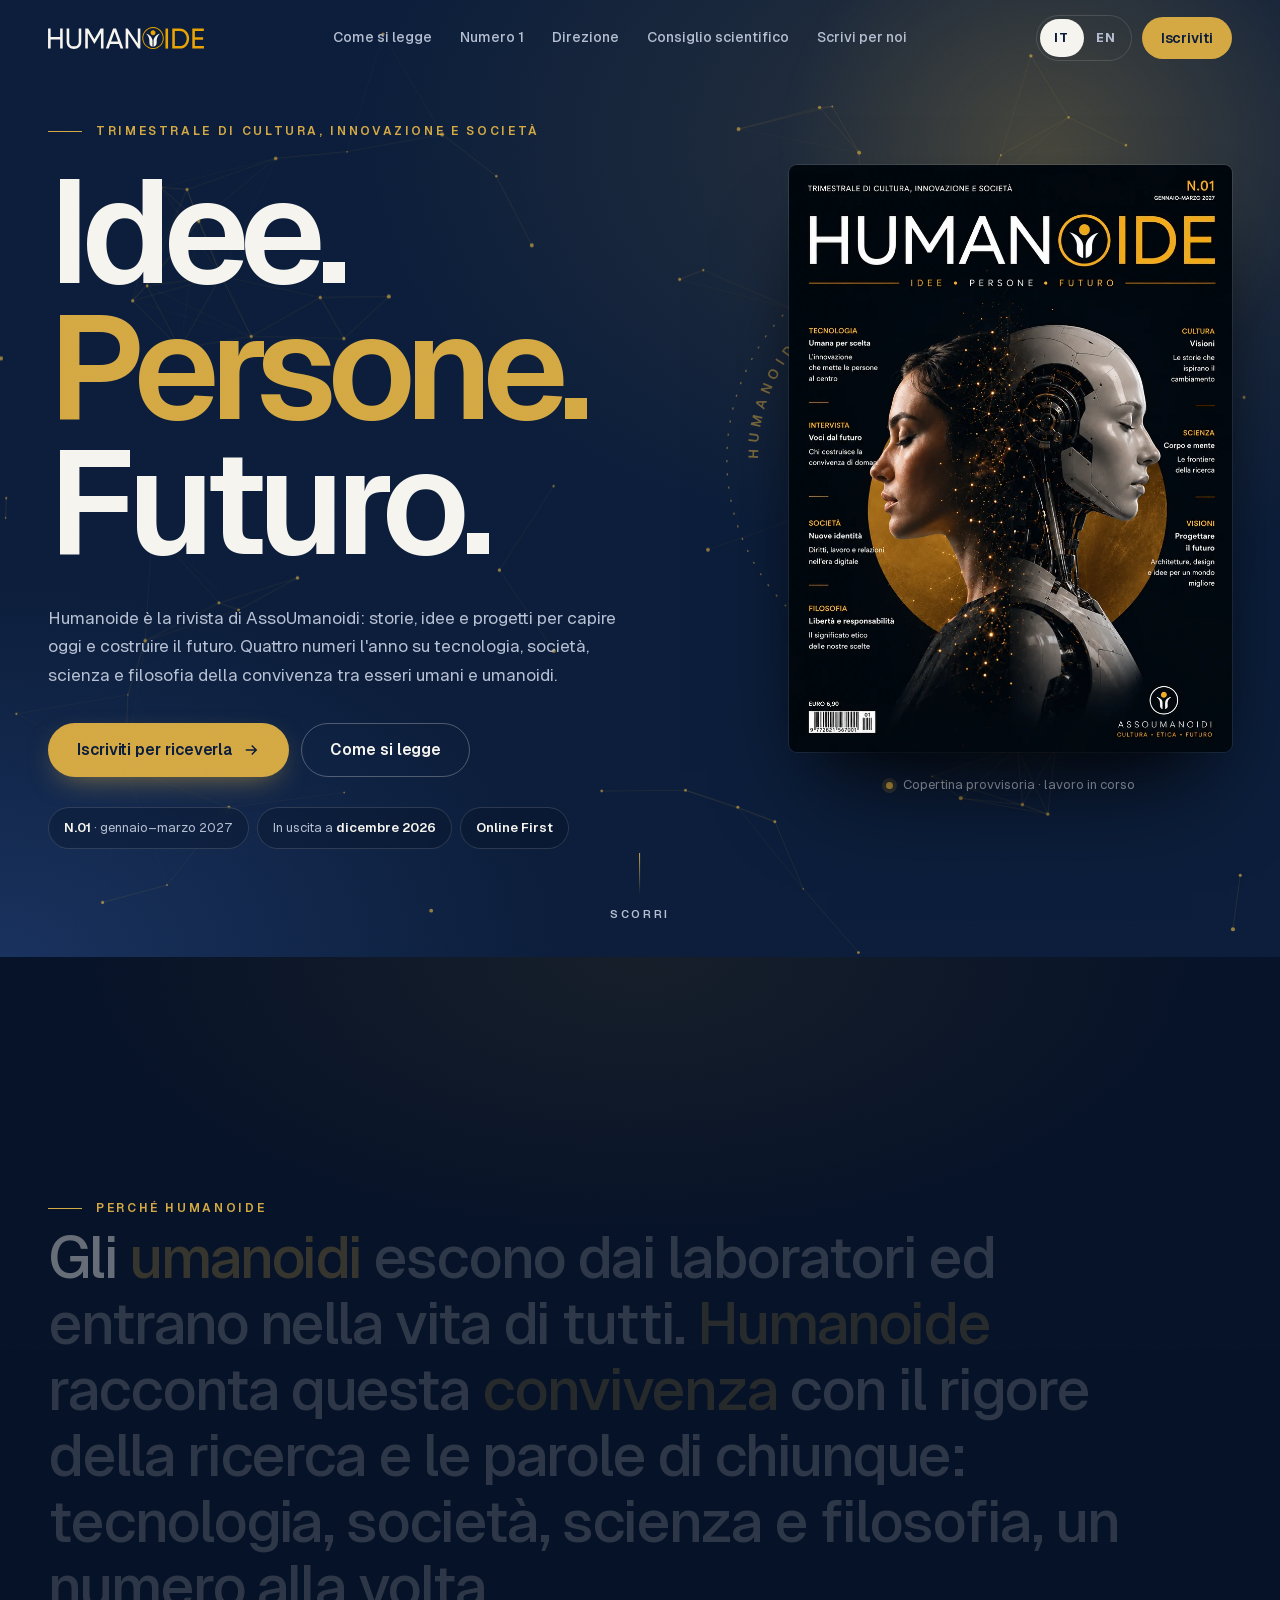
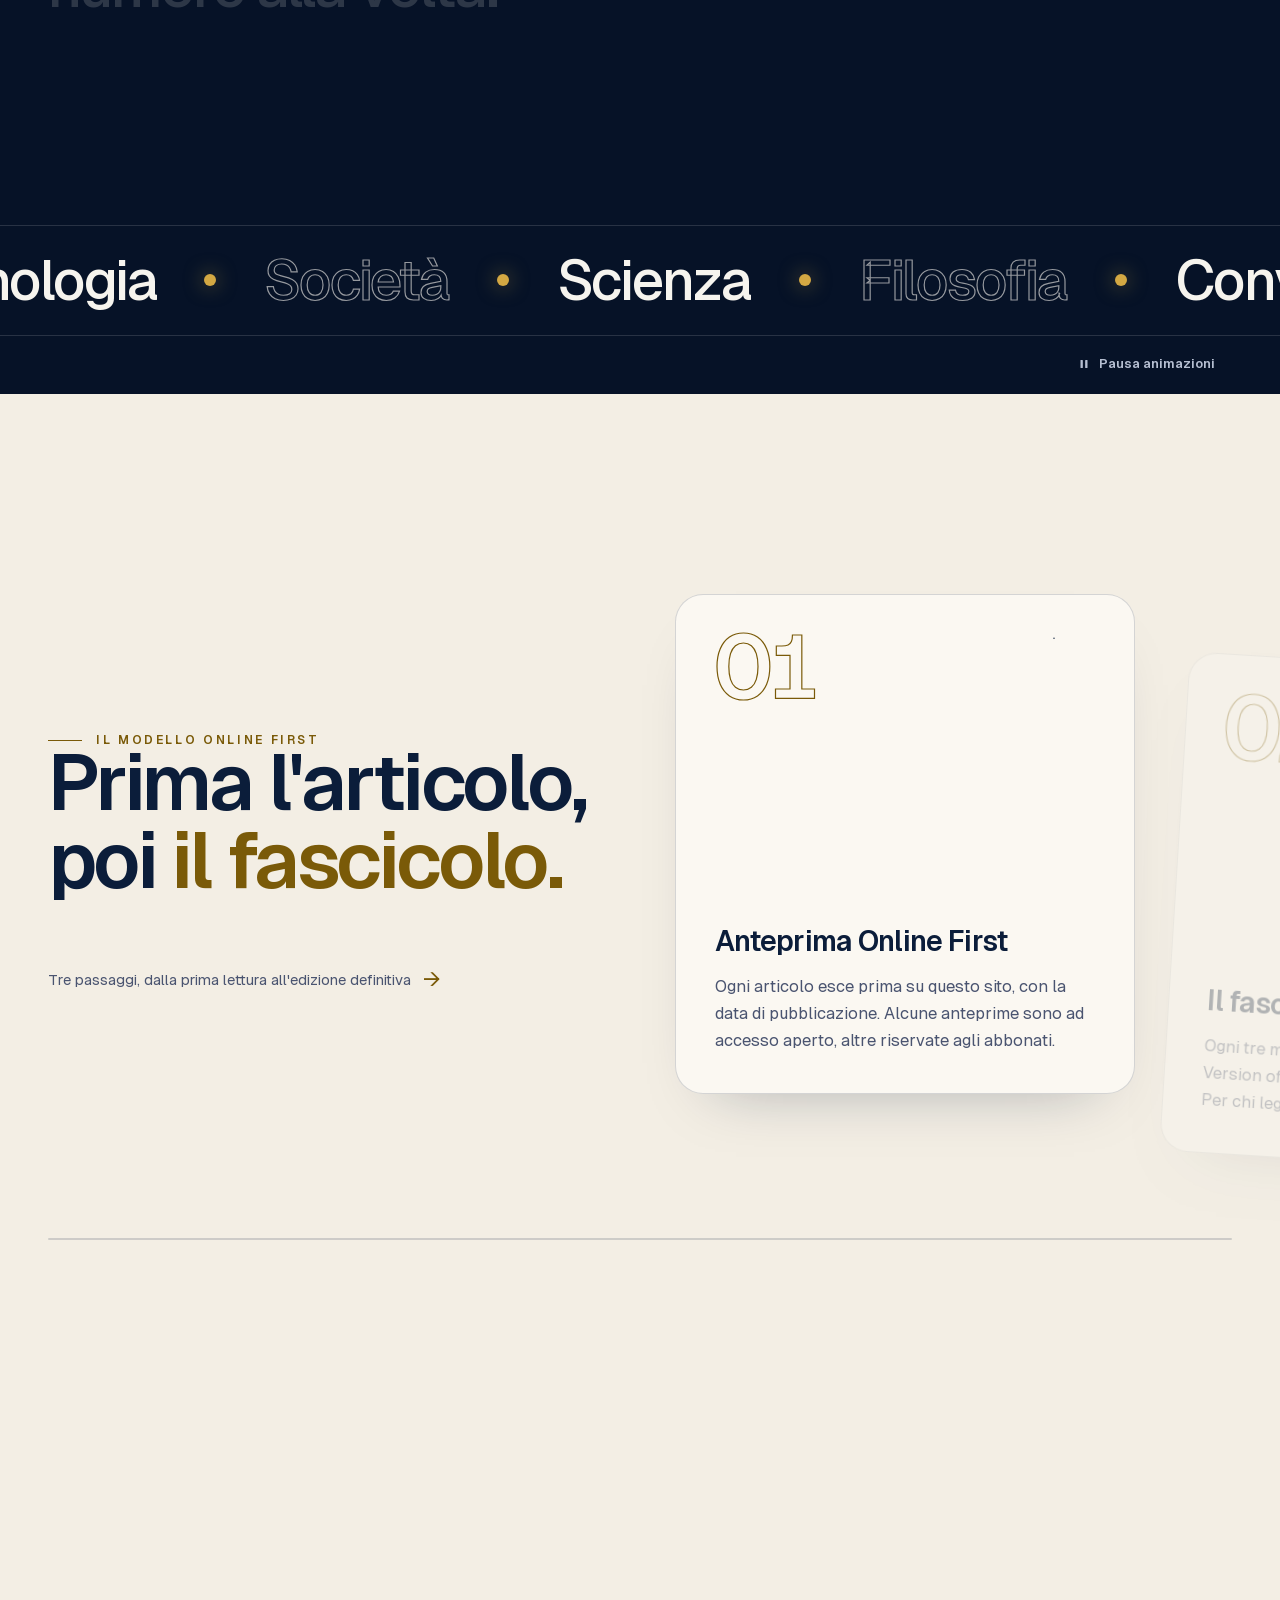
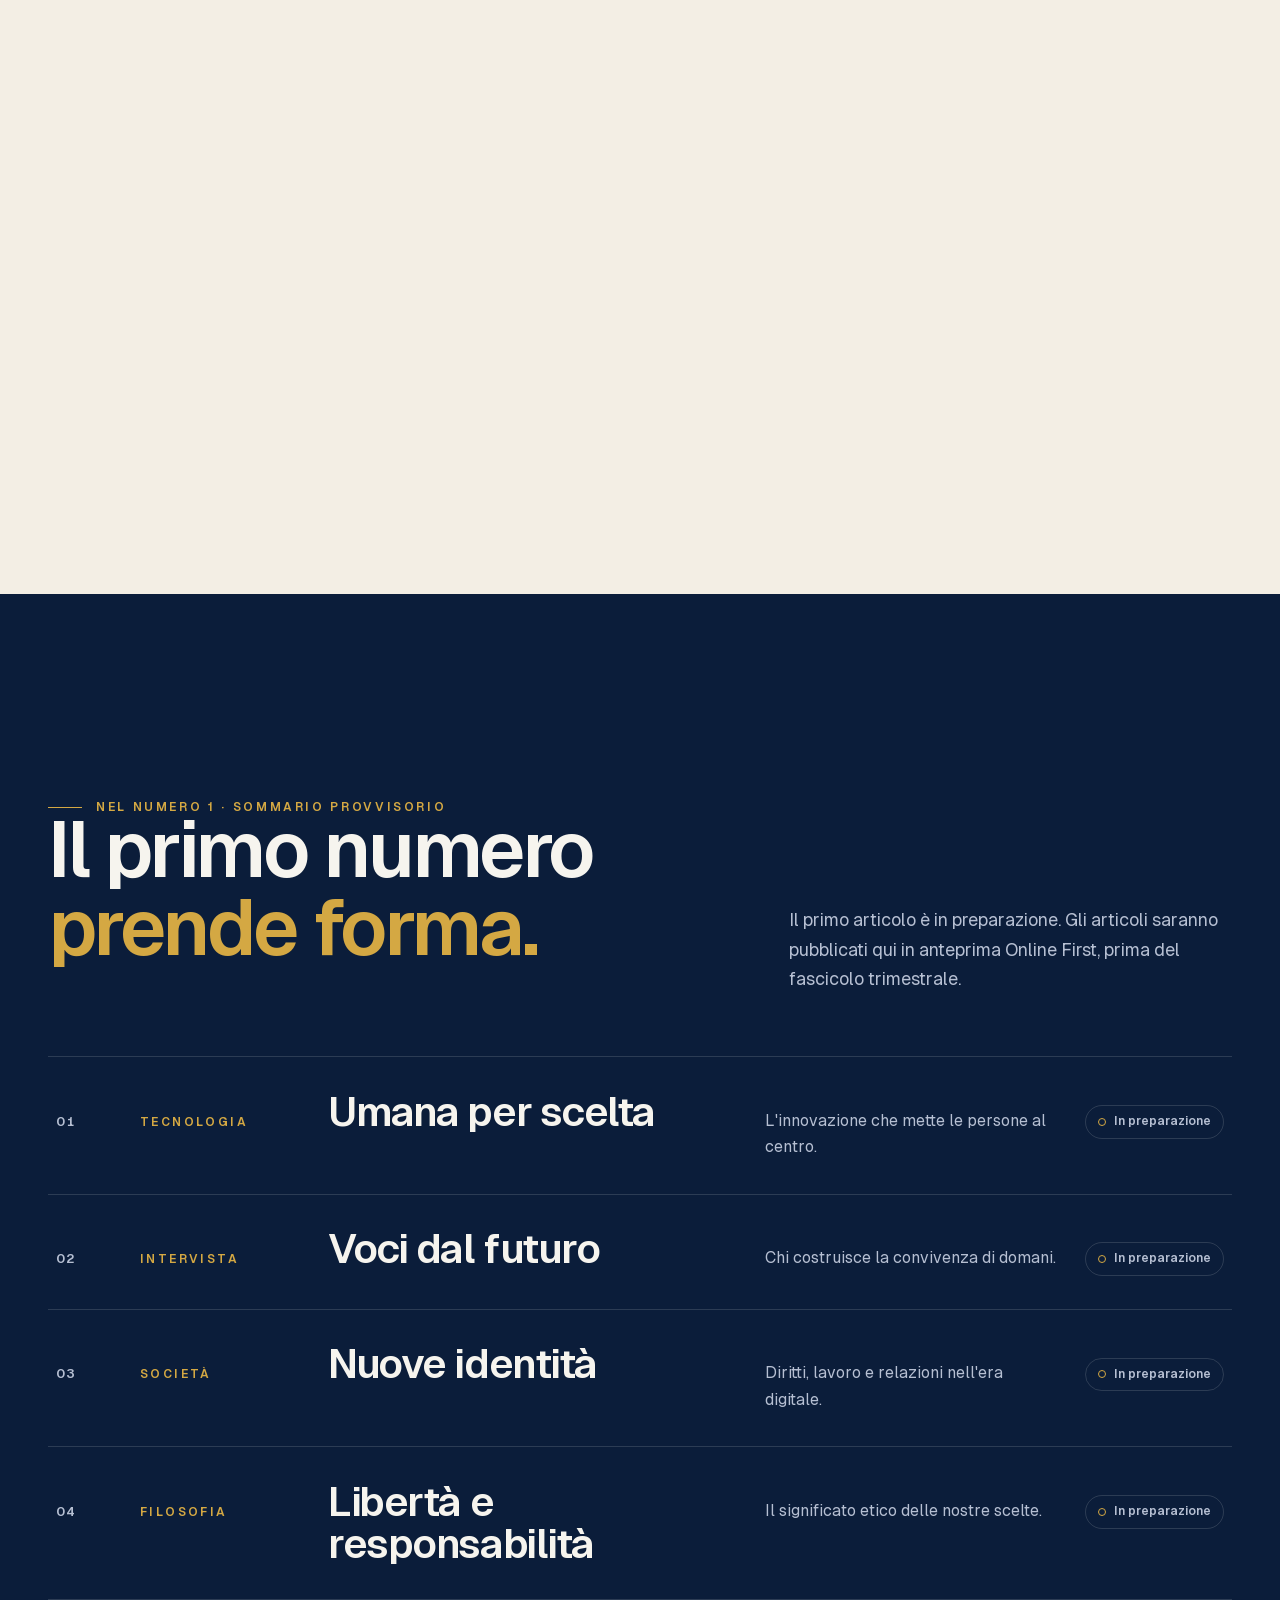
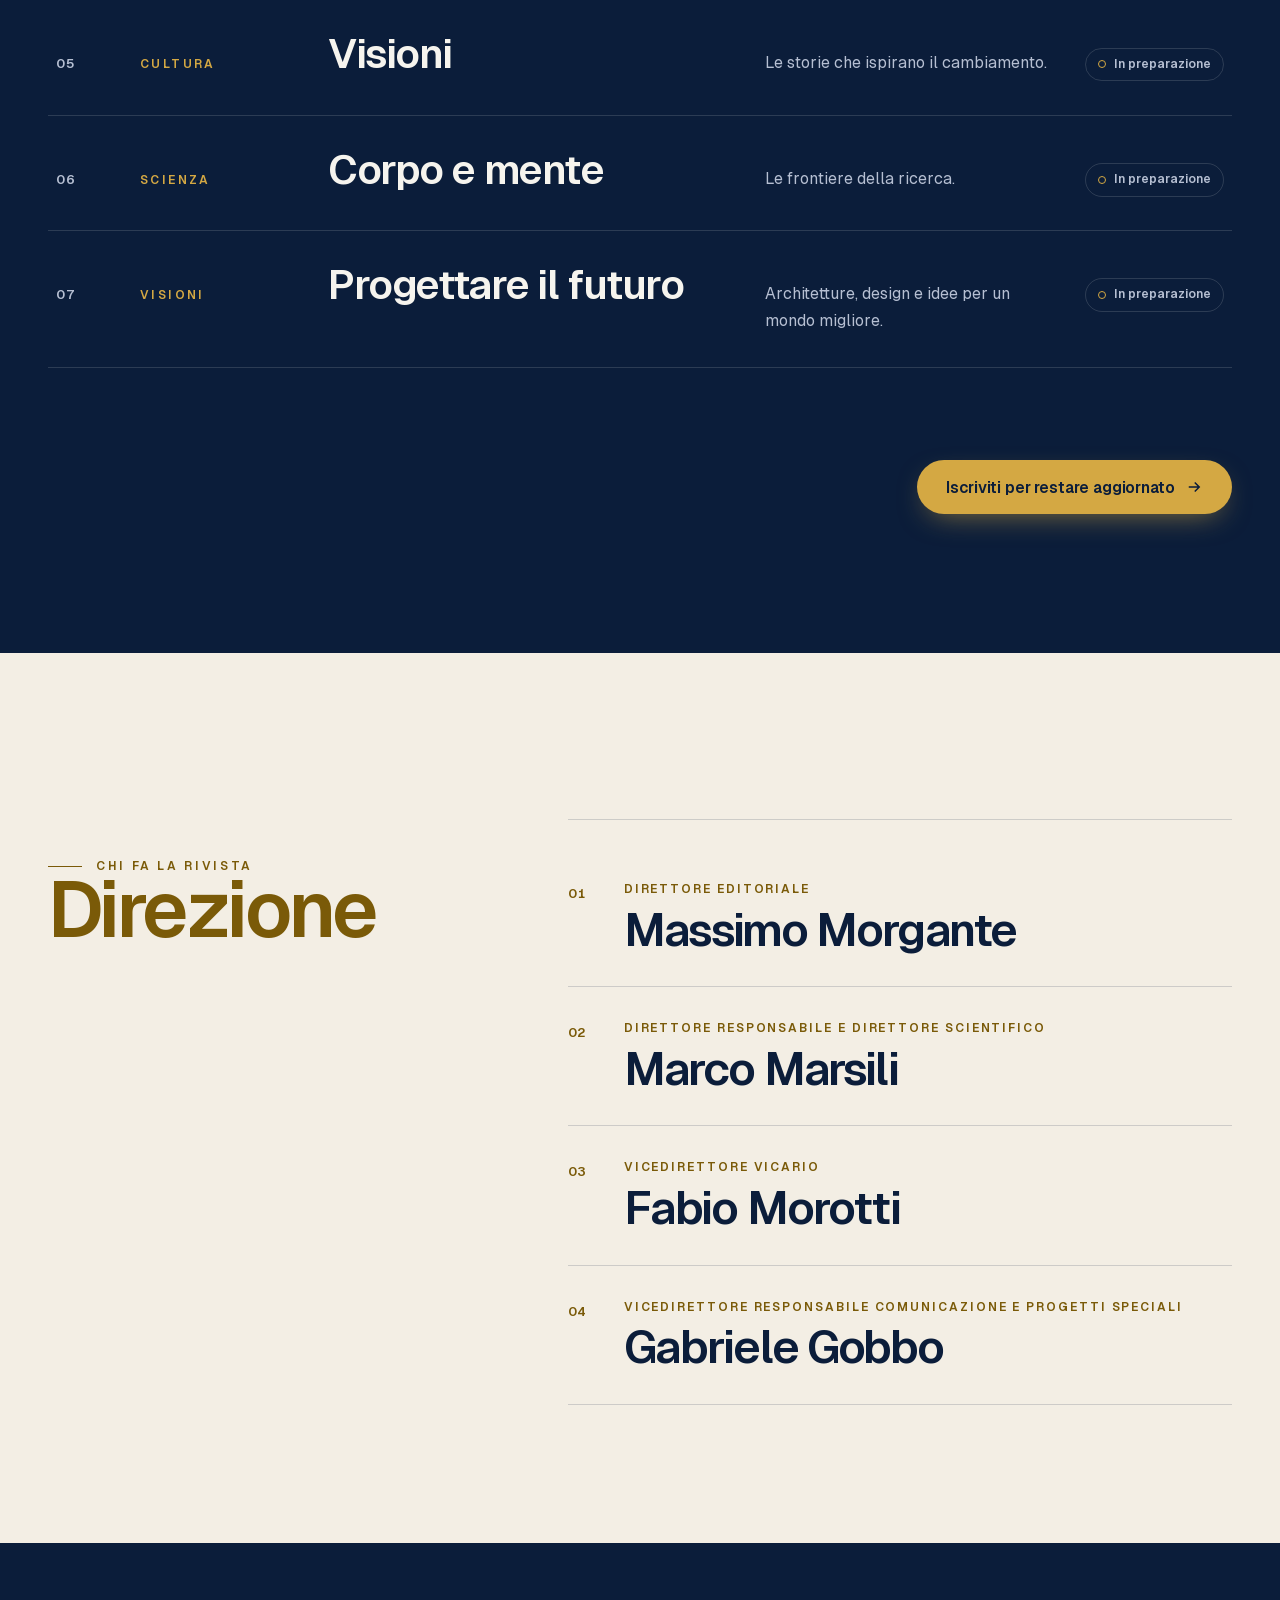
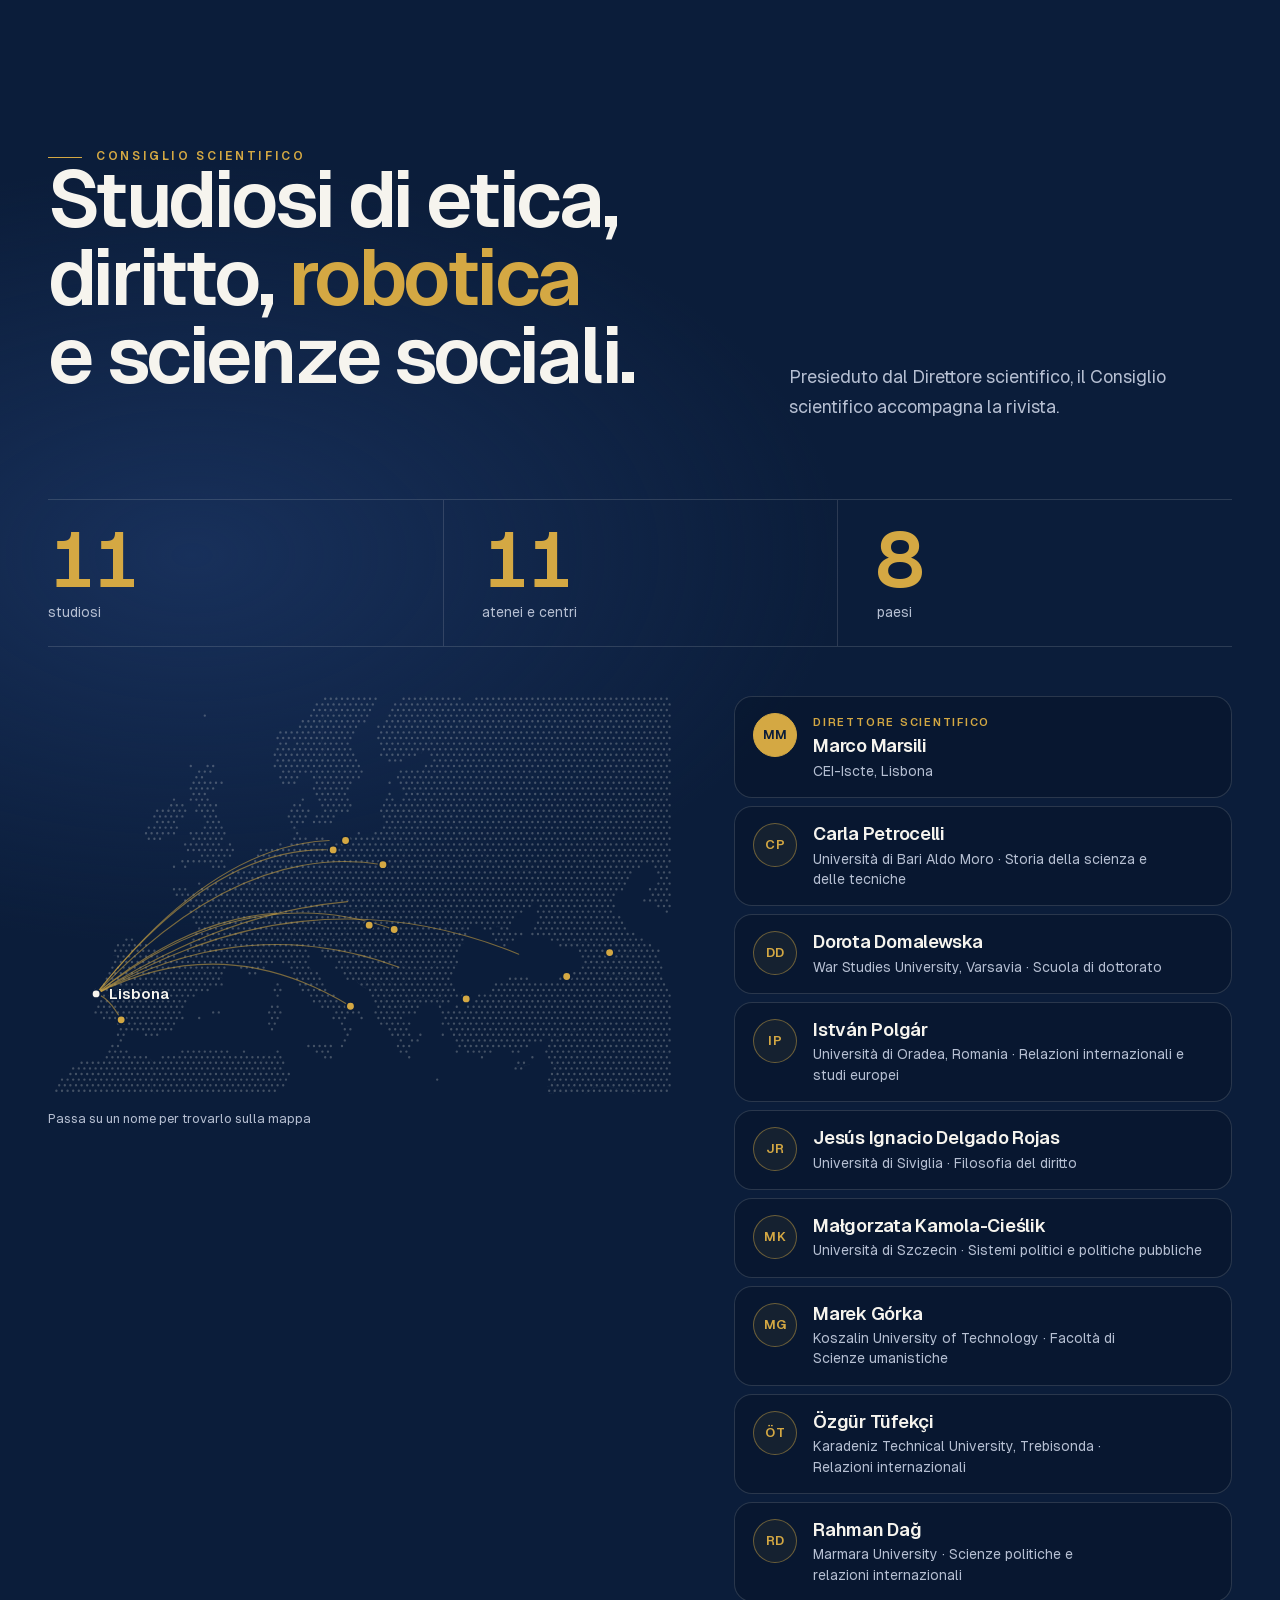
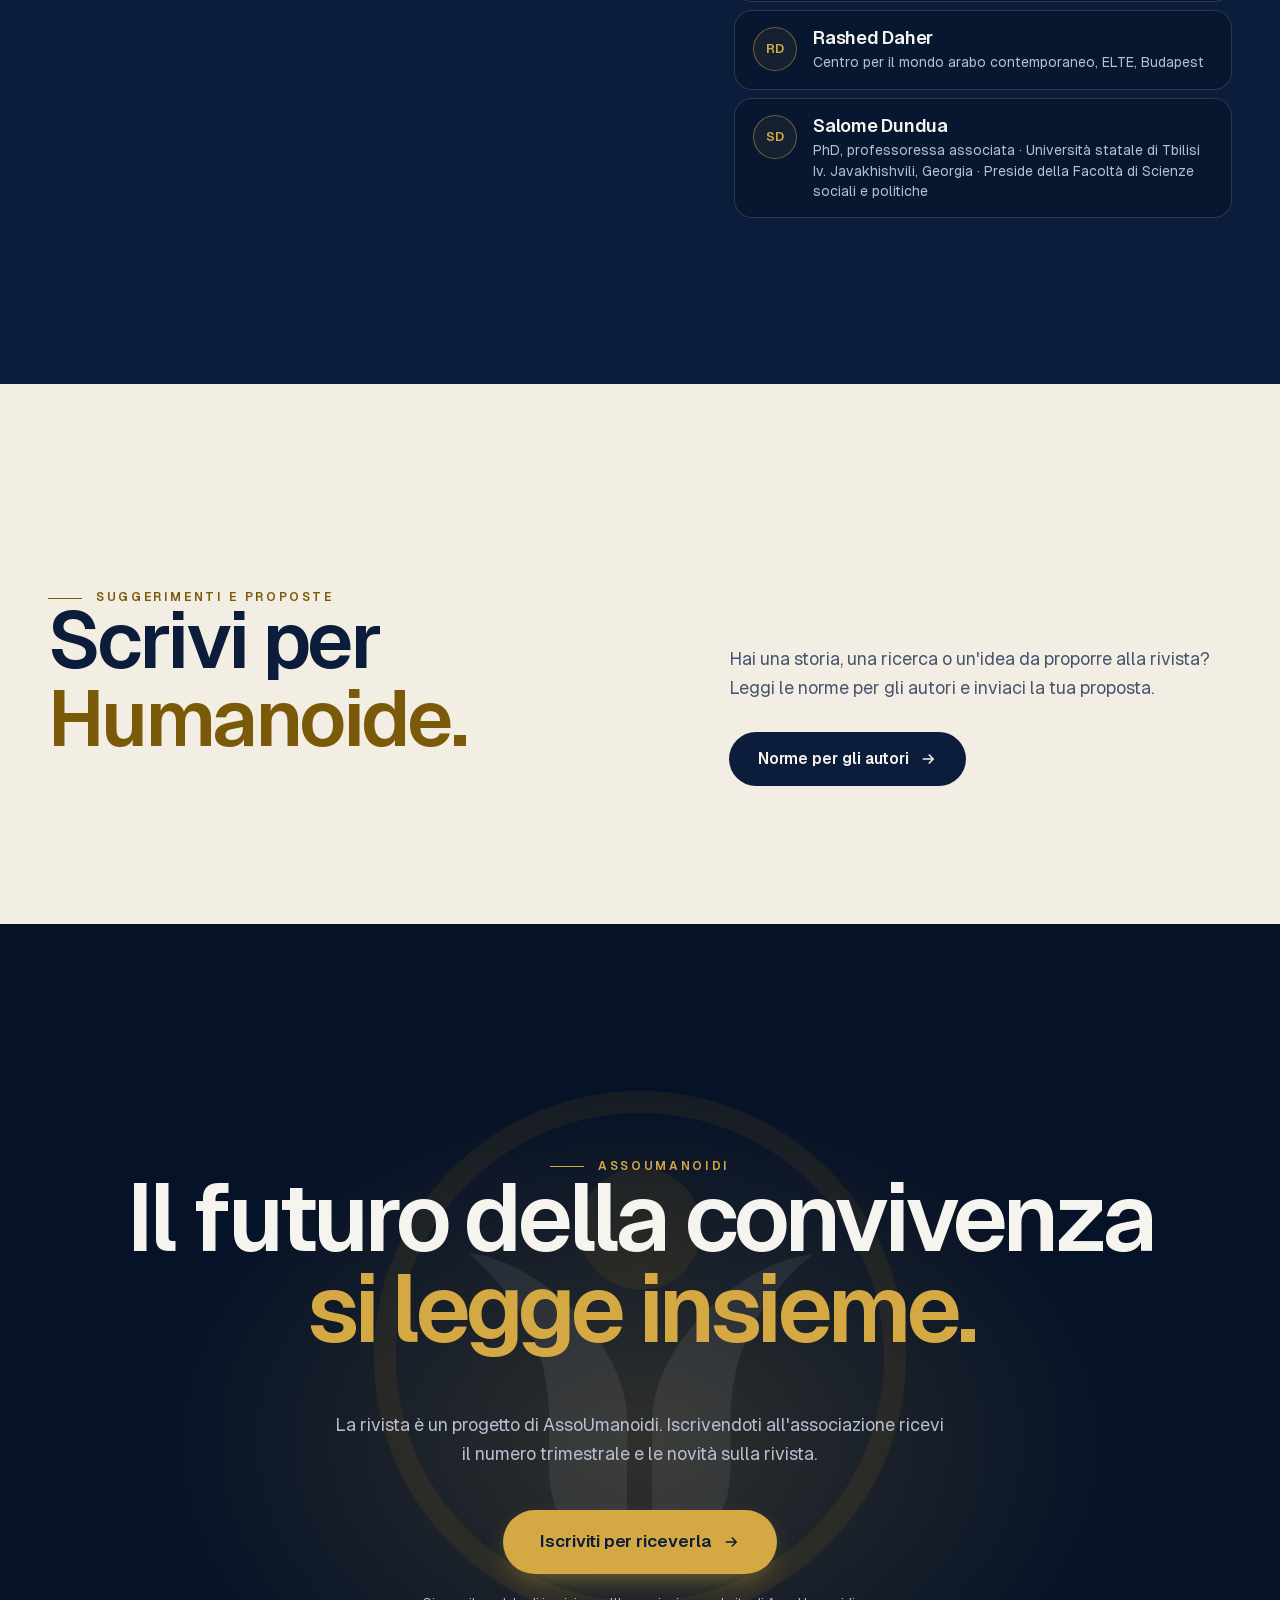
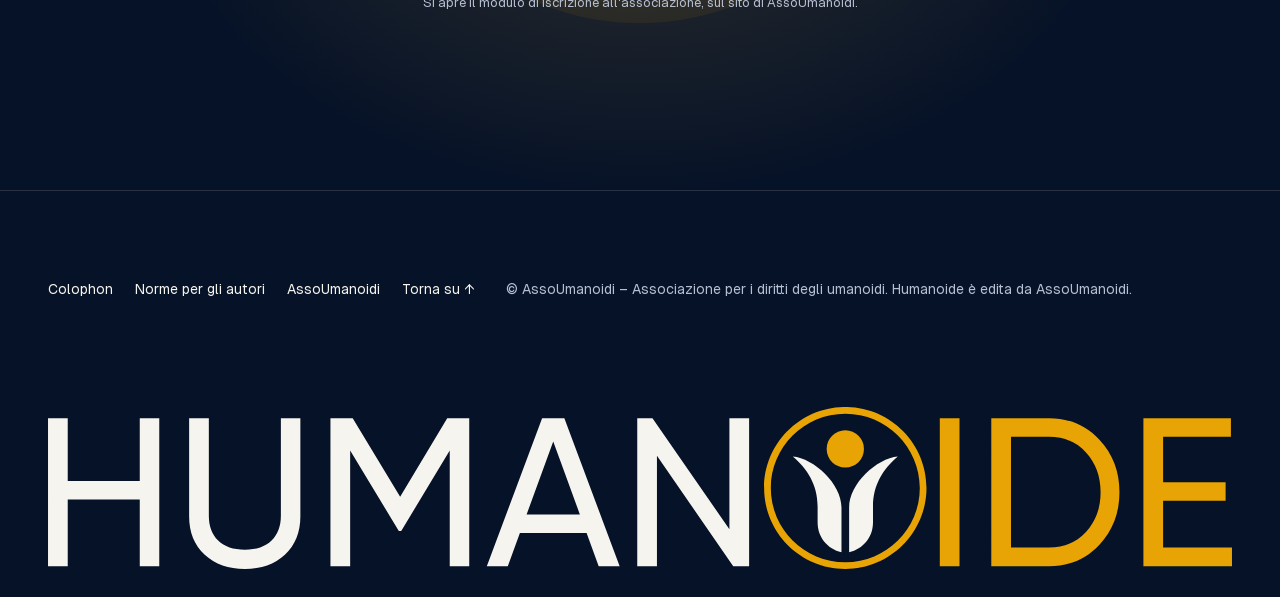
==== index.html @ 32b58467 "Consiglio scientifico: PhD e professoressa associata per Salome Dundua Co-Authored-By: Claude Opus 5" ====
<!doctype html>
<html lang="it" data-titolo-it="Humanoide — la rivista di AssoUmanoidi" data-titolo-en="Humanoide — the journal of AssoUmanoidi">
<head>
<meta charset="utf-8">
<meta name="viewport" content="width=device-width, initial-scale=1, viewport-fit=cover">
<title>Humanoide — la rivista di AssoUmanoidi</title>
<meta name="description" content="Humanoide è la rivista di AssoUmanoidi: trimestrale di cultura, innovazione e società sulla convivenza tra esseri umani e umanoidi. Online First, numero 1 in uscita a dicembre 2026.">
<link rel="canonical" href="https://humanoideonline.com/">
<link rel="alternate" hreflang="it" href="https://humanoideonline.com/">
<meta property="og:title" content="Humanoide — idee, persone, futuro">
<meta property="og:description" content="La rivista di AssoUmanoidi sulla convivenza tra esseri umani e umanoidi.">
<meta property="og:image" content="https://humanoideonline.com/rivista-copertina.webp">
<meta property="og:type" content="website">
<meta name="twitter:card" content="summary_large_image">
<meta name="theme-color" content="#0b1d3a">
<link rel="icon" href="icon.svg" type="image/svg+xml">
<link rel="apple-touch-icon" href="apple-icon.png">
<link rel="preload" href="fonts/Geist-Variable.woff2" as="font" type="font/woff2" crossorigin>
<link rel="preload" href="rivista-copertina.webp" as="image" fetchpriority="high">
<link rel="stylesheet" href="stile.css?v=4f60ad8fbd">
<script>
  // movimento: deciso qui, prima del primo disegno, così l'hero non lampeggia.
  // Se lo script principale non parte entro 3 s, la pagina si mostra comunque.
  (function (d) {
    d.classList.add('js');
    try { if (localStorage.getItem('humanoide-lingua') === 'en') d.lang = 'en'; } catch (e) {}
    if (!matchMedia('(prefers-reduced-motion: reduce)').matches) {
      d.classList.add('mo-pre');
      setTimeout(function () { d.classList.remove('mo-pre'); }, 3000);
    }
  })(document.documentElement);
</script>
<script type="application/ld+json">
{"@context":"https://schema.org","@type":"Periodical","name":"Humanoide","url":"https://humanoideonline.com/","description":"Trimestrale di cultura, innovazione e società sulla convivenza tra esseri umani e umanoidi.","inLanguage":["it","en"],"publisher":{"@type":"Organization","name":"AssoUmanoidi","url":"https://assoumanoidi.it"},"image":"https://humanoideonline.com/rivista-copertina.webp"}
</script>
</head>
<body class="home">
<a class="salta" href="#contenuto"><span lang="it">Vai al contenuto</span><span lang="en">Skip to content</span></a>
<div class="avanza" aria-hidden="true"><i id="avanza"></i></div>
<div class="grana" aria-hidden="true"></div>

<header class="testa" id="testa">
  <div class="wrap">
    <a class="logo" href="#top" aria-label="Humanoide – inizio pagina"><img src="loghi/humanoide-scuro.svg" width="729" height="100" alt="Humanoide"></a>
    <nav class="nav" aria-label="Sezioni / Sections">
      <a href="#come"><span lang="it">Come si legge</span><span lang="en">How to read</span></a>
      <a href="#articoli"><span lang="it">Numero 1</span><span lang="en">Issue 1</span></a>
      <a href="#direzione"><span lang="it">Direzione</span><span lang="en">Editorial board</span></a>
      <a href="#consiglio"><span lang="it">Consiglio scientifico</span><span lang="en">Scientific Council</span></a>
      <a href="#scrivi"><span lang="it">Scrivi per noi</span><span lang="en">Write for us</span></a>
    </nav>
    <div class="destra">
      <div class="lingua" role="group" aria-label="Lingua / Language">
        <button type="button" data-lingua="it" aria-pressed="true" aria-label="IT – Italiano">IT</button>
        <button type="button" data-lingua="en" aria-pressed="false" aria-label="EN – English">EN</button>
      </div>
      <a class="btn btn-oro btn-mini" href="https://assoumanoidi.it/#aderisci" data-it="https://assoumanoidi.it/#aderisci" data-en="https://assoumanoidi.it/en#aderisci"><span lang="it">Iscriviti</span><span lang="en">Subscribe</span></a>
      <button type="button" class="menu-btn" id="menu-btn" aria-expanded="false" aria-controls="menu-mob">
        <span class="menu-ic" aria-hidden="true"><i></i><i></i></span>
        <span class="vh"><span lang="it">Menu</span><span lang="en">Menu</span></span>
      </button>
    </div>
  </div>
</header>

<div class="menu-mob" id="menu-mob" hidden>
  <nav aria-label="Menu">
    <a href="#come"><span class="mm-n">01</span><span lang="it">Come si legge</span><span lang="en">How to read</span></a>
    <a href="#articoli"><span class="mm-n">02</span><span lang="it">Numero 1</span><span lang="en">Issue 1</span></a>
    <a href="#direzione"><span class="mm-n">03</span><span lang="it">Direzione</span><span lang="en">Editorial board</span></a>
    <a href="#consiglio"><span class="mm-n">04</span><span lang="it">Consiglio scientifico</span><span lang="en">Scientific Council</span></a>
    <a href="#scrivi"><span class="mm-n">05</span><span lang="it">Scrivi per noi</span><span lang="en">Write for us</span></a>
  </nav>
  <a class="btn btn-oro" href="https://assoumanoidi.it/#aderisci" data-it="https://assoumanoidi.it/#aderisci" data-en="https://assoumanoidi.it/en#aderisci">
    <span lang="it">Iscriviti per riceverla</span><span lang="en">Subscribe to receive it</span>
    <svg viewBox="0 0 24 24" fill="none" stroke="currentColor" stroke-width="2" aria-hidden="true"><path d="M5 12h14M13 6l6 6-6 6"/></svg>
  </a>
</div>

<main id="contenuto">

  <!-- ================================================= HERO -->
  <section class="hero" id="top" aria-labelledby="titolo">
    <canvas class="rete" id="rete" aria-hidden="true"></canvas>
    <div class="hero-alone" aria-hidden="true"></div>
    <div class="wrap hero-griglia">
      <div class="hero-testo">
        <p class="occhiello h-su"><span lang="it">Trimestrale di cultura, innovazione e società</span><span lang="en">Quarterly of culture, innovation and society</span></p>
        <h1 id="titolo" class="hero-titolo">
          <span lang="it"><span class="riga"><span class="riga-in">Idee.</span></span><span class="riga"><span class="riga-in oro">Persone.</span></span><span class="riga"><span class="riga-in">Futuro.</span></span></span>
          <span lang="en"><span class="riga"><span class="riga-in">Ideas.</span></span><span class="riga"><span class="riga-in oro">People.</span></span><span class="riga"><span class="riga-in">Future.</span></span></span>
        </h1>
        <p class="lead h-su">
          <span lang="it">Humanoide è la rivista di AssoUmanoidi: storie, idee e progetti per capire oggi e costruire il futuro. Quattro numeri l'anno su tecnologia, società, scienza e filosofia della convivenza tra esseri umani e umanoidi.</span>
          <span lang="en">Humanoide is the magazine of AssoUmanoidi: stories, ideas and projects to understand today and build the future. Four issues a year on technology, society, science and the philosophy of coexistence between humans and humanoids.</span>
        </p>
        <div class="azioni h-su">
          <a class="btn btn-oro magnete" href="https://assoumanoidi.it/#aderisci" data-it="https://assoumanoidi.it/#aderisci" data-en="https://assoumanoidi.it/en#aderisci">
            <span lang="it">Iscriviti per riceverla</span><span lang="en">Subscribe to receive it</span>
            <svg viewBox="0 0 24 24" fill="none" stroke="currentColor" stroke-width="2" aria-hidden="true"><path d="M5 12h14M13 6l6 6-6 6"/></svg>
          </a>
          <a class="btn btn-linea" href="#come"><span lang="it">Come si legge</span><span lang="en">How to read it</span></a>
        </div>
        <ul class="chip h-su">
          <li><strong>N.01</strong> · <span lang="it">gennaio–marzo 2027</span><span lang="en">January–March 2027</span></li>
          <li><span lang="it">In uscita a <strong>dicembre 2026</strong></span><span lang="en">Out in <strong>December 2026</strong></span></li>
          <li><strong>Online First</strong></li>
        </ul>
      </div>

      <figure class="cop" id="cop">
        <div class="cop-para">
        <svg class="cop-anello" viewBox="0 0 200 200" aria-hidden="true">
          <defs><path id="cerchio" d="M100,100 m-82,0 a82,82 0 1,1 164,0 a82,82 0 1,1 -164,0"/></defs>
          <circle cx="100" cy="100" r="96" fill="none" stroke="currentColor" stroke-width=".6" stroke-dasharray="1 5"/>
          <text><textPath href="#cerchio">HUMANOIDE · N.01 · ONLINE FIRST · IDEE · PERSONE · FUTURO ·</textPath></text>
        </svg>
        <div class="cop-in" id="copin">
          <img src="rivista-copertina.webp" width="880" height="1168" fetchpriority="high" decoding="async"
               alt="Copertina provvisoria di Humanoide, numero 1, gennaio–marzo 2027: il volto di una donna accanto a un volto robotico">
          <span class="cop-luce" aria-hidden="true"></span>
        </div>
        </div>
        <figcaption><span lang="it">Copertina provvisoria · lavoro in corso</span><span lang="en">Provisional cover · work in progress</span></figcaption>
      </figure>
    </div>
    <a class="scorri" href="#manifesto"><span class="scorri-linea" aria-hidden="true"></span><span lang="it">Scorri</span><span lang="en">Scroll</span></a>
  </section>

  <!-- ================================================= MANIFESTO -->
  <section class="manifesto" id="manifesto" aria-label="Manifesto">
    <div class="wrap">
      <p class="occhiello rv"><span lang="it">Perché Humanoide</span><span lang="en">Why Humanoide</span></p>
      <p class="manifesto-testo" data-accendi>
        <span lang="it">Gli umanoidi escono dai laboratori ed entrano nella vita di tutti. Humanoide racconta questa convivenza con il rigore della ricerca e le parole di chiunque: tecnologia, società, scienza e filosofia, un numero alla volta.</span>
        <span lang="en">Humanoids are leaving the lab and entering everyday life. Humanoide tells the story of this coexistence with the rigour of research and in words anyone can read: technology, society, science and philosophy, one issue at a time.</span>
      </p>
    </div>
  </section>

  <!-- ================================================= FASCIA -->
  <div class="fascia-wrap">
    <div class="fascia" aria-hidden="true">
      <div class="fascia-pista" id="fascia">
        <div class="fascia-gr">
          <span lang="it">Tecnologia</span><span lang="en">Technology</span><i></i>
          <span class="o" lang="it">Società</span><span class="o" lang="en">Society</span><i></i>
          <span lang="it">Scienza</span><span lang="en">Science</span><i></i>
          <span class="o" lang="it">Filosofia</span><span class="o" lang="en">Philosophy</span><i></i>
          <span lang="it">Convivenza</span><span lang="en">Coexistence</span><i></i>
        </div>
        <div class="fascia-gr">
          <span lang="it">Tecnologia</span><span lang="en">Technology</span><i></i>
          <span class="o" lang="it">Società</span><span class="o" lang="en">Society</span><i></i>
          <span lang="it">Scienza</span><span lang="en">Science</span><i></i>
          <span class="o" lang="it">Filosofia</span><span class="o" lang="en">Philosophy</span><i></i>
          <span lang="it">Convivenza</span><span lang="en">Coexistence</span><i></i>
        </div>
      </div>
    </div>
    <div class="pausa-riga" id="pausa-riga"><div class="wrap">
      <button type="button" class="pausa" id="pausa" aria-pressed="false">
        <svg class="ic-pausa" viewBox="0 0 24 24" fill="currentColor" aria-hidden="true"><rect x="6" y="5" width="4" height="14" rx="1"/><rect x="14" y="5" width="4" height="14" rx="1"/></svg>
        <svg class="ic-play" viewBox="0 0 24 24" fill="currentColor" aria-hidden="true"><path d="M7 5l12 7-12 7z"/></svg>
        <span lang="it">Pausa animazioni</span><span lang="en">Pause animations</span>
      </button>
    </div></div>
  </div>

  <!-- ================================================= COME SI LEGGE -->
  <section class="come carta" id="come" aria-labelledby="t-come">
    <div class="come-pin">
      <div class="come-pista" id="come-pista">
        <div class="come-intro">
          <p class="occhiello rv"><span lang="it">Il modello Online First</span><span lang="en">The Online First model</span></p>
          <h2 id="t-come" class="titolo-sez" data-titolo>
            <span lang="it">Prima l'articolo, poi <em>il fascicolo.</em></span>
            <span lang="en">First the article, then <em>the issue.</em></span>
          </h2>
          <p class="muto rv come-guida" aria-hidden="true"><span lang="it">Tre passaggi, dalla prima lettura all'edizione definitiva</span><span lang="en">Three steps, from first read to the definitive edition</span> <span class="freccia">→</span></p>
        </div>
        <ol class="passi">
          <li class="passo">
            <span class="n" aria-hidden="true">01</span>
            <svg class="ico" viewBox="0 0 64 64" aria-hidden="true"><path d="M16 6h22l10 10v42H16z"/><path d="M38 6v10h10"/><path d="M22 28h20M22 36h20M22 44h12"/><circle cx="48" cy="48" r="9"/><path d="M48 43v5l3 3"/></svg>
            <h3><span lang="it">Anteprima Online First</span><span lang="en">Online First preview</span></h3>
            <p><span lang="it">Ogni articolo esce prima su questo sito, con la data di pubblicazione. Alcune anteprime sono ad accesso aperto, altre riservate agli abbonati.</span>
               <span lang="en">Each article appears first on this site, with its publication date. Some previews are open access, others are reserved for subscribers.</span></p>
          </li>
          <li class="passo">
            <span class="n" aria-hidden="true">02</span>
            <svg class="ico" viewBox="0 0 64 64" aria-hidden="true"><path d="M12 14h30v44H12z"/><path d="M18 8h30v44"/><path d="M24 2h30v44"/><path d="M18 26h18M18 34h18M18 42h10"/></svg>
            <h3><span lang="it">Il fascicolo trimestrale</span><span lang="en">The quarterly issue</span></h3>
            <p><span lang="it">Ogni tre mesi un PDF raccoglie gli articoli: è la Version of Record, l'edizione ufficiale e definitiva. Per chi legge è ad accesso libero.</span>
               <span lang="en">Every three months a PDF gathers the articles: it is the Version of Record, the official and definitive edition. It is free for readers.</span></p>
          </li>
          <li class="passo">
            <span class="n" aria-hidden="true">03</span>
            <svg class="ico" viewBox="0 0 64 64" aria-hidden="true"><circle cx="32" cy="32" r="24"/><path d="M8 32h48"/><path d="M32 8c8 7 11 15 11 24s-3 17-11 24c-8-7-11-15-11-24s3-17 11-24z"/><path d="M12 20h40M12 44h40"/></svg>
            <h3><span lang="it">In più lingue</span><span lang="en">In several languages</span></h3>
            <p><span lang="it">La rivista è multilingue, con traduzione automatica tramite intelligenza artificiale sulla piattaforma Speaqi. L'originale resta disponibile e prevale in caso di discrepanze.</span>
               <span lang="en">The journal is multilingual, with automatic AI translation on the Speaqi platform. The original remains available and prevails in case of discrepancies.</span></p>
          </li>
        </ol>
      </div>
      <div class="come-barra" aria-hidden="true"><i id="come-barra"></i></div>
    </div>
  </section>

  <!-- ================================================= NUMERO 1 -->
  <section class="sez numero" id="articoli" aria-labelledby="t-art">
    <div class="wrap">
      <div class="sez-testa">
        <div>
          <p class="occhiello rv"><span lang="it">Nel numero 1 · sommario provvisorio</span><span lang="en">In issue 1 · provisional contents</span></p>
          <h2 id="t-art" class="titolo-sez" data-titolo>
            <span lang="it">Il primo numero <em>prende forma.</em></span>
            <span lang="en">The first issue <em>takes shape.</em></span>
          </h2>
        </div>
        <p class="muto rv">
          <span lang="it">Il primo articolo è in preparazione. Gli articoli saranno pubblicati qui in anteprima Online First, prima del fascicolo trimestrale.</span>
          <span lang="en">The first article is in the making. Articles will be published here in Online First preview, ahead of the quarterly issue.</span>
        </p>
      </div>

      <ol class="sommario" id="sommario">
        <li class="voce"><span class="v-n">01</span><span class="v-rub"><span lang="it">Tecnologia</span><span lang="en">Technology</span></span>
          <span class="v-tit"><span lang="it">Umana per scelta</span><span lang="en">Human by choice</span></span>
          <span class="v-txt"><span lang="it">L'innovazione che mette le persone al centro.</span><span lang="en">Innovation that puts people first.</span></span>
          <span class="v-stato"><span lang="it">In preparazione</span><span lang="en">In the making</span></span></li>
        <li class="voce"><span class="v-n">02</span><span class="v-rub"><span lang="it">Intervista</span><span lang="en">Interview</span></span>
          <span class="v-tit"><span lang="it">Voci dal futuro</span><span lang="en">Voices of the future</span></span>
          <span class="v-txt"><span lang="it">Chi costruisce la convivenza di domani.</span><span lang="en">Those who build tomorrow's coexistence.</span></span>
          <span class="v-stato"><span lang="it">In preparazione</span><span lang="en">In the making</span></span></li>
        <li class="voce"><span class="v-n">03</span><span class="v-rub"><span class="o" lang="it">Società</span><span class="o" lang="en">Society</span></span>
          <span class="v-tit"><span lang="it">Nuove identità</span><span lang="en">New identities</span></span>
          <span class="v-txt"><span lang="it">Diritti, lavoro e relazioni nell'era digitale.</span><span lang="en">Rights, work and relationships in the digital age.</span></span>
          <span class="v-stato"><span lang="it">In preparazione</span><span lang="en">In the making</span></span></li>
        <li class="voce"><span class="v-n">04</span><span class="v-rub"><span class="o" lang="it">Filosofia</span><span class="o" lang="en">Philosophy</span></span>
          <span class="v-tit"><span lang="it">Libertà e responsabilità</span><span lang="en">Freedom and responsibility</span></span>
          <span class="v-txt"><span lang="it">Il significato etico delle nostre scelte.</span><span lang="en">The ethical meaning of our choices.</span></span>
          <span class="v-stato"><span lang="it">In preparazione</span><span lang="en">In the making</span></span></li>
        <li class="voce"><span class="v-n">05</span><span class="v-rub"><span lang="it">Cultura</span><span lang="en">Culture</span></span>
          <span class="v-tit"><span lang="it">Visioni</span><span lang="en">Visions</span></span>
          <span class="v-txt"><span lang="it">Le storie che ispirano il cambiamento.</span><span lang="en">The stories that inspire change.</span></span>
          <span class="v-stato"><span lang="it">In preparazione</span><span lang="en">In the making</span></span></li>
        <li class="voce"><span class="v-n">06</span><span class="v-rub"><span lang="it">Scienza</span><span lang="en">Science</span></span>
          <span class="v-tit"><span lang="it">Corpo e mente</span><span lang="en">Body and mind</span></span>
          <span class="v-txt"><span lang="it">Le frontiere della ricerca.</span><span lang="en">The frontiers of research.</span></span>
          <span class="v-stato"><span lang="it">In preparazione</span><span lang="en">In the making</span></span></li>
        <li class="voce"><span class="v-n">07</span><span class="v-rub"><span lang="it">Visioni</span><span lang="en">Visions</span></span>
          <span class="v-tit"><span lang="it">Progettare il futuro</span><span lang="en">Designing the future</span></span>
          <span class="v-txt"><span lang="it">Architetture, design e idee per un mondo migliore.</span><span lang="en">Architecture, design and ideas for a better world.</span></span>
          <span class="v-stato"><span lang="it">In preparazione</span><span lang="en">In the making</span></span></li>
      </ol>
      <div class="anteprima" id="anteprima" aria-hidden="true"><img src="rivista-copertina.webp" alt="" width="880" height="1168" loading="lazy"></div>

      <div class="numero-cta rv">
        <a class="btn btn-oro magnete" href="https://assoumanoidi.it/#aderisci" data-it="https://assoumanoidi.it/#aderisci" data-en="https://assoumanoidi.it/en#aderisci">
          <span lang="it">Iscriviti per restare aggiornato</span><span lang="en">Subscribe to stay updated</span>
          <svg viewBox="0 0 24 24" fill="none" stroke="currentColor" stroke-width="2" aria-hidden="true"><path d="M5 12h14M13 6l6 6-6 6"/></svg>
        </a>
      </div>
    </div>
  </section>

  <!-- ================================================= DIREZIONE -->
  <section class="sez carta direzione" id="direzione" aria-labelledby="t-dir">
    <div class="wrap dir">
      <div class="dir-testa">
        <p class="occhiello rv"><span lang="it">Chi fa la rivista</span><span lang="en">Who makes the journal</span></p>
        <h2 id="t-dir" class="titolo-sez" data-titolo>
          <span lang="it"><em>Direzione</em></span>
          <span lang="en"><em>Editorial</em> board</span>
        </h2>
      </div>
      <ul class="ruoli">
        <li class="rv"><small><span lang="it">Direttore editoriale</span><span lang="en">Editorial Director</span></small><b>Massimo Morgante</b></li>
        <li class="rv"><small><span lang="it">Direttore responsabile e direttore scientifico</span><span lang="en">Editor-in-Chief and Scientific Director</span></small><b>Marco Marsili</b></li>
        <li class="rv"><small><span lang="it">Vicedirettore vicario</span><span lang="en">Deputy Editor-in-Chief</span></small><b>Fabio Morotti</b></li>
        <li class="rv"><small><span lang="it">Vicedirettore responsabile comunicazione e progetti speciali</span><span lang="en">Deputy Editor for Communications and Special Projects</span></small><b>Gabriele Gobbo</b></li>
      </ul>
    </div>
  </section>

  <!-- ================================================= CONSIGLIO -->
  <section class="sez consiglio" id="consiglio" aria-labelledby="t-cons">
    <div class="wrap">
      <div class="sez-testa">
        <div>
          <p class="occhiello rv"><span lang="it">Consiglio scientifico</span><span lang="en">Scientific Council</span></p>
          <h2 id="t-cons" class="titolo-sez" data-titolo>
            <span lang="it">Studiosi di etica, diritto, <em>robotica</em> e scienze sociali.</span>
            <span lang="en">Scholars of ethics, law, <em>robotics</em> and the social sciences.</span>
          </h2>
        </div>
        <p class="muto rv">
          <span lang="it">Presieduto dal Direttore scientifico, il Consiglio scientifico accompagna la rivista.</span>
          <span lang="en">Chaired by the Scientific Director, the Scientific Council supports the journal.</span>
        </p>
      </div>

      <dl class="numeri rv">
        <div><dt><span lang="it">studiosi</span><span lang="en">scholars</span></dt><dd data-conta="11">11</dd></div>
        <div><dt><span lang="it">atenei e centri</span><span lang="en">universities and centres</span></dt><dd data-conta="11">11</dd></div>
        <div><dt><span lang="it">paesi</span><span lang="en">countries</span></dt><dd data-conta="8">8</dd></div>
      </dl>

      <div class="cons-griglia">
        <div class="mappa-box">
          <svg class="mappa" id="mappa" viewBox="0 0 1000 640" role="img" aria-label="Mappa delle sedi del Consiglio scientifico: Lisbona, Bari, Varsavia, Oradea, Siviglia, Stettino, Koszalin, Trebisonda, Istanbul, Budapest, Tbilisi." data-label-it="Mappa delle sedi del Consiglio scientifico: Lisbona, Bari, Varsavia, Oradea, Siviglia, Stettino, Koszalin, Trebisonda, Istanbul, Budapest, Tbilisi." data-label-en="Map of the Scientific Council locations: Lisbon, Bari, Warsaw, Oradea, Seville, Szczecin, Koszalin, Trabzon, Istanbul, Budapest, Tbilisi.">
            <path class="m-punti" d="M445.5 4.5h0M454.5 4.5h0M463.5 4.5h0M472.5 4.5h0M481.5 4.5h0M490.5 4.5h0M499.5 4.5h0M508.5 4.5h0M517.5 4.5h0M526.5 4.5h0M571.5 4.5h0M580.5 4.5h0M589.5 4.5h0M598.5 4.5h0M607.5 4.5h0M616.5 4.5h0M625.5 4.5h0M634.5 4.5h0M643.5 4.5h0M652.5 4.5h0M661.5 4.5h0M688.5 4.5h0M697.5 4.5h0M706.5 4.5h0M715.5 4.5h0M724.5 4.5h0M733.5 4.5h0M742.5 4.5h0M751.5 4.5h0M760.5 4.5h0M769.5 4.5h0M778.5 4.5h0M787.5 4.5h0M796.5 4.5h0M805.5 4.5h0M814.5 4.5h0M823.5 4.5h0M832.5 4.5h0M841.5 4.5h0M850.5 4.5h0M859.5 4.5h0M868.5 4.5h0M877.5 4.5h0M886.5 4.5h0M895.5 4.5h0M904.5 4.5h0M913.5 4.5h0M922.5 4.5h0M931.5 4.5h0M940.5 4.5h0M949.5 4.5h0M958.5 4.5h0M967.5 4.5h0M976.5 4.5h0M985.5 4.5h0M994.5 4.5h0M432.0 13.5h0M441.0 13.5h0M450.0 13.5h0M459.0 13.5h0M468.0 13.5h0M477.0 13.5h0M486.0 13.5h0M495.0 13.5h0M504.0 13.5h0M513.0 13.5h0M522.0 13.5h0M558.0 13.5h0M567.0 13.5h0M576.0 13.5h0M585.0 13.5h0M594.0 13.5h0M603.0 13.5h0M612.0 13.5h0M621.0 13.5h0M630.0 13.5h0M639.0 13.5h0M648.0 13.5h0M657.0 13.5h0M666.0 13.5h0M675.0 13.5h0M684.0 13.5h0M693.0 13.5h0M702.0 13.5h0M711.0 13.5h0M720.0 13.5h0M729.0 13.5h0M738.0 13.5h0M747.0 13.5h0M756.0 13.5h0M765.0 13.5h0M774.0 13.5h0M783.0 13.5h0M792.0 13.5h0M801.0 13.5h0M810.0 13.5h0M819.0 13.5h0M828.0 13.5h0M837.0 13.5h0M846.0 13.5h0M855.0 13.5h0M864.0 13.5h0M873.0 13.5h0M882.0 13.5h0M891.0 13.5h0M900.0 13.5h0M909.0 13.5h0M918.0 13.5h0M927.0 13.5h0M936.0 13.5h0M945.0 13.5h0M954.0 13.5h0M963.0 13.5h0M972.0 13.5h0M981.0 13.5h0M990.0 13.5h0M999.0 13.5h0M427.5 22.5h0M436.5 22.5h0M445.5 22.5h0M454.5 22.5h0M463.5 22.5h0M472.5 22.5h0M481.5 22.5h0M490.5 22.5h0M499.5 22.5h0M508.5 22.5h0M517.5 22.5h0M553.5 22.5h0M562.5 22.5h0M571.5 22.5h0M580.5 22.5h0M589.5 22.5h0M598.5 22.5h0M607.5 22.5h0M616.5 22.5h0M625.5 22.5h0M634.5 22.5h0M643.5 22.5h0M652.5 22.5h0M661.5 22.5h0M670.5 22.5h0M679.5 22.5h0M688.5 22.5h0M697.5 22.5h0M706.5 22.5h0M715.5 22.5h0M724.5 22.5h0M733.5 22.5h0M742.5 22.5h0M751.5 22.5h0M760.5 22.5h0M769.5 22.5h0M778.5 22.5h0M787.5 22.5h0M796.5 22.5h0M805.5 22.5h0M814.5 22.5h0M823.5 22.5h0M832.5 22.5h0M841.5 22.5h0M850.5 22.5h0M859.5 22.5h0M868.5 22.5h0M877.5 22.5h0M886.5 22.5h0M895.5 22.5h0M904.5 22.5h0M913.5 22.5h0M922.5 22.5h0M931.5 22.5h0M940.5 22.5h0M949.5 22.5h0M958.5 22.5h0M967.5 22.5h0M976.5 22.5h0M985.5 22.5h0M994.5 22.5h0M252.0 31.5h0M423.0 31.5h0M432.0 31.5h0M441.0 31.5h0M450.0 31.5h0M459.0 31.5h0M468.0 31.5h0M477.0 31.5h0M486.0 31.5h0M495.0 31.5h0M504.0 31.5h0M513.0 31.5h0M549.0 31.5h0M558.0 31.5h0M567.0 31.5h0M576.0 31.5h0M585.0 31.5h0M594.0 31.5h0M603.0 31.5h0M612.0 31.5h0M621.0 31.5h0M630.0 31.5h0M639.0 31.5h0M648.0 31.5h0M657.0 31.5h0M666.0 31.5h0M675.0 31.5h0M684.0 31.5h0M693.0 31.5h0M702.0 31.5h0M711.0 31.5h0M720.0 31.5h0M729.0 31.5h0M738.0 31.5h0M747.0 31.5h0M756.0 31.5h0M765.0 31.5h0M774.0 31.5h0M783.0 31.5h0M792.0 31.5h0M801.0 31.5h0M810.0 31.5h0M819.0 31.5h0M828.0 31.5h0M837.0 31.5h0M846.0 31.5h0M855.0 31.5h0M864.0 31.5h0M873.0 31.5h0M882.0 31.5h0M891.0 31.5h0M900.0 31.5h0M909.0 31.5h0M918.0 31.5h0M927.0 31.5h0M936.0 31.5h0M945.0 31.5h0M954.0 31.5h0M963.0 31.5h0M972.0 31.5h0M981.0 31.5h0M990.0 31.5h0M999.0 31.5h0M409.5 40.5h0M418.5 40.5h0M427.5 40.5h0M436.5 40.5h0M445.5 40.5h0M454.5 40.5h0M463.5 40.5h0M472.5 40.5h0M481.5 40.5h0M490.5 40.5h0M499.5 40.5h0M508.5 40.5h0M544.5 40.5h0M553.5 40.5h0M562.5 40.5h0M571.5 40.5h0M580.5 40.5h0M589.5 40.5h0M598.5 40.5h0M607.5 40.5h0M616.5 40.5h0M625.5 40.5h0M634.5 40.5h0M643.5 40.5h0M652.5 40.5h0M661.5 40.5h0M670.5 40.5h0M679.5 40.5h0M688.5 40.5h0M697.5 40.5h0M706.5 40.5h0M715.5 40.5h0M724.5 40.5h0M733.5 40.5h0M742.5 40.5h0M751.5 40.5h0M760.5 40.5h0M769.5 40.5h0M778.5 40.5h0M787.5 40.5h0M796.5 40.5h0M805.5 40.5h0M814.5 40.5h0M823.5 40.5h0M832.5 40.5h0M841.5 40.5h0M850.5 40.5h0M859.5 40.5h0M868.5 40.5h0M877.5 40.5h0M886.5 40.5h0M895.5 40.5h0M904.5 40.5h0M913.5 40.5h0M922.5 40.5h0M931.5 40.5h0M940.5 40.5h0M949.5 40.5h0M958.5 40.5h0M967.5 40.5h0M976.5 40.5h0M985.5 40.5h0M994.5 40.5h0M405.0 49.5h0M414.0 49.5h0M423.0 49.5h0M432.0 49.5h0M441.0 49.5h0M450.0 49.5h0M459.0 49.5h0M468.0 49.5h0M477.0 49.5h0M486.0 49.5h0M495.0 49.5h0M531.0 49.5h0M540.0 49.5h0M549.0 49.5h0M558.0 49.5h0M567.0 49.5h0M576.0 49.5h0M585.0 49.5h0M594.0 49.5h0M603.0 49.5h0M612.0 49.5h0M621.0 49.5h0M630.0 49.5h0M639.0 49.5h0M648.0 49.5h0M657.0 49.5h0M666.0 49.5h0M675.0 49.5h0M684.0 49.5h0M693.0 49.5h0M702.0 49.5h0M711.0 49.5h0M720.0 49.5h0M729.0 49.5h0M738.0 49.5h0M747.0 49.5h0M756.0 49.5h0M765.0 49.5h0M774.0 49.5h0M783.0 49.5h0M792.0 49.5h0M801.0 49.5h0M810.0 49.5h0M819.0 49.5h0M828.0 49.5h0M837.0 49.5h0M846.0 49.5h0M855.0 49.5h0M864.0 49.5h0M873.0 49.5h0M882.0 49.5h0M891.0 49.5h0M900.0 49.5h0M909.0 49.5h0M918.0 49.5h0M927.0 49.5h0M936.0 49.5h0M945.0 49.5h0M954.0 49.5h0M963.0 49.5h0M972.0 49.5h0M981.0 49.5h0M990.0 49.5h0M999.0 49.5h0M373.5 58.5h0M382.5 58.5h0M391.5 58.5h0M400.5 58.5h0M409.5 58.5h0M418.5 58.5h0M427.5 58.5h0M436.5 58.5h0M445.5 58.5h0M454.5 58.5h0M463.5 58.5h0M472.5 58.5h0M481.5 58.5h0M490.5 58.5h0M535.5 58.5h0M544.5 58.5h0M553.5 58.5h0M562.5 58.5h0M571.5 58.5h0M580.5 58.5h0M589.5 58.5h0M598.5 58.5h0M607.5 58.5h0M616.5 58.5h0M625.5 58.5h0M634.5 58.5h0M643.5 58.5h0M652.5 58.5h0M661.5 58.5h0M670.5 58.5h0M679.5 58.5h0M688.5 58.5h0M697.5 58.5h0M706.5 58.5h0M715.5 58.5h0M724.5 58.5h0M733.5 58.5h0M742.5 58.5h0M751.5 58.5h0M760.5 58.5h0M769.5 58.5h0M778.5 58.5h0M787.5 58.5h0M796.5 58.5h0M805.5 58.5h0M814.5 58.5h0M823.5 58.5h0M832.5 58.5h0M841.5 58.5h0M850.5 58.5h0M859.5 58.5h0M868.5 58.5h0M877.5 58.5h0M886.5 58.5h0M895.5 58.5h0M904.5 58.5h0M913.5 58.5h0M922.5 58.5h0M931.5 58.5h0M940.5 58.5h0M949.5 58.5h0M958.5 58.5h0M967.5 58.5h0M976.5 58.5h0M985.5 58.5h0M994.5 58.5h0M369.0 67.5h0M378.0 67.5h0M387.0 67.5h0M396.0 67.5h0M405.0 67.5h0M414.0 67.5h0M423.0 67.5h0M432.0 67.5h0M441.0 67.5h0M450.0 67.5h0M459.0 67.5h0M468.0 67.5h0M477.0 67.5h0M486.0 67.5h0M531.0 67.5h0M540.0 67.5h0M549.0 67.5h0M558.0 67.5h0M567.0 67.5h0M576.0 67.5h0M585.0 67.5h0M594.0 67.5h0M603.0 67.5h0M612.0 67.5h0M621.0 67.5h0M630.0 67.5h0M639.0 67.5h0M648.0 67.5h0M657.0 67.5h0M666.0 67.5h0M675.0 67.5h0M684.0 67.5h0M693.0 67.5h0M702.0 67.5h0M711.0 67.5h0M720.0 67.5h0M729.0 67.5h0M738.0 67.5h0M747.0 67.5h0M756.0 67.5h0M765.0 67.5h0M774.0 67.5h0M783.0 67.5h0M792.0 67.5h0M801.0 67.5h0M810.0 67.5h0M819.0 67.5h0M828.0 67.5h0M837.0 67.5h0M846.0 67.5h0M855.0 67.5h0M864.0 67.5h0M873.0 67.5h0M882.0 67.5h0M891.0 67.5h0M900.0 67.5h0M909.0 67.5h0M918.0 67.5h0M927.0 67.5h0M936.0 67.5h0M945.0 67.5h0M954.0 67.5h0M963.0 67.5h0M972.0 67.5h0M981.0 67.5h0M990.0 67.5h0M999.0 67.5h0M373.5 76.5h0M382.5 76.5h0M400.5 76.5h0M409.5 76.5h0M418.5 76.5h0M427.5 76.5h0M436.5 76.5h0M445.5 76.5h0M454.5 76.5h0M463.5 76.5h0M472.5 76.5h0M481.5 76.5h0M535.5 76.5h0M544.5 76.5h0M553.5 76.5h0M562.5 76.5h0M571.5 76.5h0M580.5 76.5h0M589.5 76.5h0M598.5 76.5h0M607.5 76.5h0M616.5 76.5h0M625.5 76.5h0M634.5 76.5h0M643.5 76.5h0M652.5 76.5h0M661.5 76.5h0M670.5 76.5h0M679.5 76.5h0M688.5 76.5h0M697.5 76.5h0M706.5 76.5h0M715.5 76.5h0M724.5 76.5h0M733.5 76.5h0M742.5 76.5h0M751.5 76.5h0M760.5 76.5h0M769.5 76.5h0M778.5 76.5h0M787.5 76.5h0M796.5 76.5h0M805.5 76.5h0M814.5 76.5h0M823.5 76.5h0M832.5 76.5h0M841.5 76.5h0M850.5 76.5h0M859.5 76.5h0M868.5 76.5h0M877.5 76.5h0M886.5 76.5h0M895.5 76.5h0M904.5 76.5h0M913.5 76.5h0M922.5 76.5h0M931.5 76.5h0M940.5 76.5h0M949.5 76.5h0M958.5 76.5h0M967.5 76.5h0M976.5 76.5h0M985.5 76.5h0M994.5 76.5h0M369.0 85.5h0M378.0 85.5h0M387.0 85.5h0M396.0 85.5h0M405.0 85.5h0M414.0 85.5h0M423.0 85.5h0M432.0 85.5h0M441.0 85.5h0M450.0 85.5h0M459.0 85.5h0M468.0 85.5h0M477.0 85.5h0M486.0 85.5h0M540.0 85.5h0M549.0 85.5h0M558.0 85.5h0M567.0 85.5h0M576.0 85.5h0M585.0 85.5h0M594.0 85.5h0M603.0 85.5h0M612.0 85.5h0M621.0 85.5h0M630.0 85.5h0M639.0 85.5h0M648.0 85.5h0M657.0 85.5h0M666.0 85.5h0M675.0 85.5h0M684.0 85.5h0M693.0 85.5h0M702.0 85.5h0M711.0 85.5h0M720.0 85.5h0M729.0 85.5h0M738.0 85.5h0M747.0 85.5h0M756.0 85.5h0M765.0 85.5h0M774.0 85.5h0M783.0 85.5h0M792.0 85.5h0M801.0 85.5h0M810.0 85.5h0M819.0 85.5h0M828.0 85.5h0M837.0 85.5h0M846.0 85.5h0M855.0 85.5h0M864.0 85.5h0M873.0 85.5h0M882.0 85.5h0M891.0 85.5h0M900.0 85.5h0M909.0 85.5h0M918.0 85.5h0M927.0 85.5h0M936.0 85.5h0M945.0 85.5h0M954.0 85.5h0M963.0 85.5h0M972.0 85.5h0M981.0 85.5h0M990.0 85.5h0M999.0 85.5h0M364.5 94.5h0M373.5 94.5h0M382.5 94.5h0M391.5 94.5h0M400.5 94.5h0M409.5 94.5h0M418.5 94.5h0M427.5 94.5h0M436.5 94.5h0M445.5 94.5h0M454.5 94.5h0M463.5 94.5h0M472.5 94.5h0M481.5 94.5h0M490.5 94.5h0M535.5 94.5h0M544.5 94.5h0M553.5 94.5h0M562.5 94.5h0M571.5 94.5h0M580.5 94.5h0M589.5 94.5h0M616.5 94.5h0M625.5 94.5h0M634.5 94.5h0M643.5 94.5h0M652.5 94.5h0M661.5 94.5h0M670.5 94.5h0M679.5 94.5h0M688.5 94.5h0M697.5 94.5h0M706.5 94.5h0M715.5 94.5h0M724.5 94.5h0M733.5 94.5h0M742.5 94.5h0M751.5 94.5h0M760.5 94.5h0M769.5 94.5h0M778.5 94.5h0M787.5 94.5h0M796.5 94.5h0M805.5 94.5h0M814.5 94.5h0M823.5 94.5h0M832.5 94.5h0M841.5 94.5h0M850.5 94.5h0M859.5 94.5h0M868.5 94.5h0M877.5 94.5h0M886.5 94.5h0M895.5 94.5h0M904.5 94.5h0M913.5 94.5h0M922.5 94.5h0M931.5 94.5h0M940.5 94.5h0M949.5 94.5h0M958.5 94.5h0M967.5 94.5h0M976.5 94.5h0M985.5 94.5h0M994.5 94.5h0M369.0 103.5h0M378.0 103.5h0M387.0 103.5h0M396.0 103.5h0M405.0 103.5h0M414.0 103.5h0M423.0 103.5h0M432.0 103.5h0M441.0 103.5h0M450.0 103.5h0M459.0 103.5h0M468.0 103.5h0M477.0 103.5h0M486.0 103.5h0M495.0 103.5h0M549.0 103.5h0M558.0 103.5h0M567.0 103.5h0M621.0 103.5h0M630.0 103.5h0M639.0 103.5h0M648.0 103.5h0M657.0 103.5h0M666.0 103.5h0M675.0 103.5h0M684.0 103.5h0M693.0 103.5h0M702.0 103.5h0M711.0 103.5h0M720.0 103.5h0M729.0 103.5h0M738.0 103.5h0M747.0 103.5h0M756.0 103.5h0M765.0 103.5h0M774.0 103.5h0M783.0 103.5h0M792.0 103.5h0M801.0 103.5h0M810.0 103.5h0M819.0 103.5h0M828.0 103.5h0M837.0 103.5h0M846.0 103.5h0M855.0 103.5h0M864.0 103.5h0M873.0 103.5h0M882.0 103.5h0M891.0 103.5h0M900.0 103.5h0M909.0 103.5h0M918.0 103.5h0M927.0 103.5h0M936.0 103.5h0M945.0 103.5h0M954.0 103.5h0M963.0 103.5h0M972.0 103.5h0M981.0 103.5h0M990.0 103.5h0M999.0 103.5h0M229.5 112.5h0M256.5 112.5h0M265.5 112.5h0M364.5 112.5h0M373.5 112.5h0M382.5 112.5h0M391.5 112.5h0M400.5 112.5h0M409.5 112.5h0M418.5 112.5h0M427.5 112.5h0M436.5 112.5h0M445.5 112.5h0M454.5 112.5h0M463.5 112.5h0M472.5 112.5h0M481.5 112.5h0M490.5 112.5h0M499.5 112.5h0M607.5 112.5h0M616.5 112.5h0M625.5 112.5h0M634.5 112.5h0M643.5 112.5h0M652.5 112.5h0M661.5 112.5h0M670.5 112.5h0M679.5 112.5h0M688.5 112.5h0M697.5 112.5h0M706.5 112.5h0M715.5 112.5h0M724.5 112.5h0M733.5 112.5h0M742.5 112.5h0M751.5 112.5h0M760.5 112.5h0M769.5 112.5h0M778.5 112.5h0M787.5 112.5h0M796.5 112.5h0M805.5 112.5h0M814.5 112.5h0M823.5 112.5h0M832.5 112.5h0M841.5 112.5h0M850.5 112.5h0M859.5 112.5h0M868.5 112.5h0M877.5 112.5h0M886.5 112.5h0M895.5 112.5h0M904.5 112.5h0M913.5 112.5h0M922.5 112.5h0M931.5 112.5h0M940.5 112.5h0M949.5 112.5h0M958.5 112.5h0M967.5 112.5h0M976.5 112.5h0M985.5 112.5h0M994.5 112.5h0M243.0 121.5h0M252.0 121.5h0M261.0 121.5h0M378.0 121.5h0M387.0 121.5h0M396.0 121.5h0M405.0 121.5h0M414.0 121.5h0M423.0 121.5h0M432.0 121.5h0M441.0 121.5h0M450.0 121.5h0M459.0 121.5h0M468.0 121.5h0M477.0 121.5h0M486.0 121.5h0M495.0 121.5h0M504.0 121.5h0M567.0 121.5h0M576.0 121.5h0M585.0 121.5h0M594.0 121.5h0M603.0 121.5h0M612.0 121.5h0M621.0 121.5h0M630.0 121.5h0M639.0 121.5h0M648.0 121.5h0M657.0 121.5h0M666.0 121.5h0M675.0 121.5h0M684.0 121.5h0M693.0 121.5h0M702.0 121.5h0M711.0 121.5h0M720.0 121.5h0M729.0 121.5h0M738.0 121.5h0M747.0 121.5h0M756.0 121.5h0M765.0 121.5h0M774.0 121.5h0M783.0 121.5h0M792.0 121.5h0M801.0 121.5h0M810.0 121.5h0M819.0 121.5h0M828.0 121.5h0M837.0 121.5h0M846.0 121.5h0M855.0 121.5h0M864.0 121.5h0M873.0 121.5h0M882.0 121.5h0M891.0 121.5h0M900.0 121.5h0M909.0 121.5h0M918.0 121.5h0M927.0 121.5h0M936.0 121.5h0M945.0 121.5h0M954.0 121.5h0M963.0 121.5h0M972.0 121.5h0M981.0 121.5h0M990.0 121.5h0M999.0 121.5h0M238.5 130.5h0M247.5 130.5h0M373.5 130.5h0M382.5 130.5h0M391.5 130.5h0M400.5 130.5h0M427.5 130.5h0M436.5 130.5h0M445.5 130.5h0M454.5 130.5h0M463.5 130.5h0M472.5 130.5h0M481.5 130.5h0M490.5 130.5h0M499.5 130.5h0M562.5 130.5h0M571.5 130.5h0M580.5 130.5h0M589.5 130.5h0M598.5 130.5h0M607.5 130.5h0M616.5 130.5h0M625.5 130.5h0M634.5 130.5h0M643.5 130.5h0M652.5 130.5h0M661.5 130.5h0M670.5 130.5h0M679.5 130.5h0M688.5 130.5h0M697.5 130.5h0M706.5 130.5h0M715.5 130.5h0M724.5 130.5h0M733.5 130.5h0M742.5 130.5h0M751.5 130.5h0M760.5 130.5h0M769.5 130.5h0M778.5 130.5h0M787.5 130.5h0M796.5 130.5h0M805.5 130.5h0M814.5 130.5h0M823.5 130.5h0M832.5 130.5h0M841.5 130.5h0M850.5 130.5h0M859.5 130.5h0M868.5 130.5h0M877.5 130.5h0M886.5 130.5h0M895.5 130.5h0M904.5 130.5h0M913.5 130.5h0M922.5 130.5h0M931.5 130.5h0M940.5 130.5h0M949.5 130.5h0M958.5 130.5h0M967.5 130.5h0M976.5 130.5h0M985.5 130.5h0M994.5 130.5h0M234.0 139.5h0M243.0 139.5h0M252.0 139.5h0M261.0 139.5h0M270.0 139.5h0M279.0 139.5h0M378.0 139.5h0M387.0 139.5h0M396.0 139.5h0M432.0 139.5h0M441.0 139.5h0M450.0 139.5h0M459.0 139.5h0M468.0 139.5h0M477.0 139.5h0M486.0 139.5h0M549.0 139.5h0M567.0 139.5h0M576.0 139.5h0M585.0 139.5h0M594.0 139.5h0M603.0 139.5h0M612.0 139.5h0M621.0 139.5h0M630.0 139.5h0M639.0 139.5h0M648.0 139.5h0M657.0 139.5h0M666.0 139.5h0M675.0 139.5h0M684.0 139.5h0M693.0 139.5h0M702.0 139.5h0M711.0 139.5h0M720.0 139.5h0M729.0 139.5h0M738.0 139.5h0M747.0 139.5h0M756.0 139.5h0M765.0 139.5h0M774.0 139.5h0M783.0 139.5h0M792.0 139.5h0M801.0 139.5h0M810.0 139.5h0M819.0 139.5h0M828.0 139.5h0M837.0 139.5h0M846.0 139.5h0M855.0 139.5h0M864.0 139.5h0M873.0 139.5h0M882.0 139.5h0M891.0 139.5h0M900.0 139.5h0M909.0 139.5h0M918.0 139.5h0M927.0 139.5h0M936.0 139.5h0M945.0 139.5h0M954.0 139.5h0M963.0 139.5h0M972.0 139.5h0M981.0 139.5h0M990.0 139.5h0M999.0 139.5h0M229.5 148.5h0M238.5 148.5h0M247.5 148.5h0M256.5 148.5h0M265.5 148.5h0M427.5 148.5h0M436.5 148.5h0M445.5 148.5h0M454.5 148.5h0M463.5 148.5h0M472.5 148.5h0M481.5 148.5h0M571.5 148.5h0M580.5 148.5h0M589.5 148.5h0M598.5 148.5h0M607.5 148.5h0M616.5 148.5h0M625.5 148.5h0M634.5 148.5h0M643.5 148.5h0M652.5 148.5h0M661.5 148.5h0M670.5 148.5h0M679.5 148.5h0M688.5 148.5h0M697.5 148.5h0M706.5 148.5h0M715.5 148.5h0M724.5 148.5h0M733.5 148.5h0M742.5 148.5h0M751.5 148.5h0M760.5 148.5h0M769.5 148.5h0M778.5 148.5h0M787.5 148.5h0M796.5 148.5h0M805.5 148.5h0M814.5 148.5h0M823.5 148.5h0M832.5 148.5h0M841.5 148.5h0M850.5 148.5h0M859.5 148.5h0M868.5 148.5h0M877.5 148.5h0M886.5 148.5h0M895.5 148.5h0M904.5 148.5h0M913.5 148.5h0M922.5 148.5h0M931.5 148.5h0M940.5 148.5h0M949.5 148.5h0M958.5 148.5h0M967.5 148.5h0M976.5 148.5h0M985.5 148.5h0M994.5 148.5h0M234.0 157.5h0M243.0 157.5h0M252.0 157.5h0M432.0 157.5h0M441.0 157.5h0M450.0 157.5h0M459.0 157.5h0M468.0 157.5h0M477.0 157.5h0M549.0 157.5h0M576.0 157.5h0M585.0 157.5h0M594.0 157.5h0M603.0 157.5h0M612.0 157.5h0M621.0 157.5h0M630.0 157.5h0M639.0 157.5h0M648.0 157.5h0M657.0 157.5h0M666.0 157.5h0M675.0 157.5h0M684.0 157.5h0M693.0 157.5h0M702.0 157.5h0M711.0 157.5h0M720.0 157.5h0M729.0 157.5h0M738.0 157.5h0M747.0 157.5h0M756.0 157.5h0M765.0 157.5h0M774.0 157.5h0M783.0 157.5h0M792.0 157.5h0M801.0 157.5h0M810.0 157.5h0M819.0 157.5h0M828.0 157.5h0M837.0 157.5h0M846.0 157.5h0M855.0 157.5h0M864.0 157.5h0M873.0 157.5h0M882.0 157.5h0M891.0 157.5h0M900.0 157.5h0M909.0 157.5h0M918.0 157.5h0M927.0 157.5h0M936.0 157.5h0M945.0 157.5h0M954.0 157.5h0M963.0 157.5h0M972.0 157.5h0M981.0 157.5h0M990.0 157.5h0M999.0 157.5h0M202.5 166.5h0M229.5 166.5h0M238.5 166.5h0M247.5 166.5h0M256.5 166.5h0M409.5 166.5h0M436.5 166.5h0M445.5 166.5h0M454.5 166.5h0M463.5 166.5h0M472.5 166.5h0M481.5 166.5h0M544.5 166.5h0M553.5 166.5h0M571.5 166.5h0M580.5 166.5h0M589.5 166.5h0M598.5 166.5h0M607.5 166.5h0M616.5 166.5h0M625.5 166.5h0M634.5 166.5h0M643.5 166.5h0M652.5 166.5h0M661.5 166.5h0M670.5 166.5h0M679.5 166.5h0M688.5 166.5h0M697.5 166.5h0M706.5 166.5h0M715.5 166.5h0M724.5 166.5h0M733.5 166.5h0M742.5 166.5h0M751.5 166.5h0M760.5 166.5h0M769.5 166.5h0M778.5 166.5h0M787.5 166.5h0M796.5 166.5h0M805.5 166.5h0M814.5 166.5h0M823.5 166.5h0M832.5 166.5h0M841.5 166.5h0M850.5 166.5h0M859.5 166.5h0M868.5 166.5h0M877.5 166.5h0M886.5 166.5h0M895.5 166.5h0M904.5 166.5h0M913.5 166.5h0M922.5 166.5h0M931.5 166.5h0M940.5 166.5h0M949.5 166.5h0M958.5 166.5h0M967.5 166.5h0M976.5 166.5h0M985.5 166.5h0M994.5 166.5h0M198.0 175.5h0M207.0 175.5h0M216.0 175.5h0M243.0 175.5h0M252.0 175.5h0M261.0 175.5h0M270.0 175.5h0M396.0 175.5h0M405.0 175.5h0M441.0 175.5h0M450.0 175.5h0M459.0 175.5h0M468.0 175.5h0M477.0 175.5h0M486.0 175.5h0M540.0 175.5h0M549.0 175.5h0M558.0 175.5h0M567.0 175.5h0M576.0 175.5h0M585.0 175.5h0M594.0 175.5h0M603.0 175.5h0M612.0 175.5h0M621.0 175.5h0M630.0 175.5h0M639.0 175.5h0M648.0 175.5h0M657.0 175.5h0M666.0 175.5h0M675.0 175.5h0M684.0 175.5h0M693.0 175.5h0M702.0 175.5h0M711.0 175.5h0M720.0 175.5h0M729.0 175.5h0M738.0 175.5h0M747.0 175.5h0M756.0 175.5h0M765.0 175.5h0M774.0 175.5h0M783.0 175.5h0M792.0 175.5h0M801.0 175.5h0M810.0 175.5h0M819.0 175.5h0M828.0 175.5h0M837.0 175.5h0M846.0 175.5h0M855.0 175.5h0M864.0 175.5h0M873.0 175.5h0M882.0 175.5h0M891.0 175.5h0M900.0 175.5h0M909.0 175.5h0M918.0 175.5h0M927.0 175.5h0M936.0 175.5h0M945.0 175.5h0M954.0 175.5h0M963.0 175.5h0M972.0 175.5h0M981.0 175.5h0M990.0 175.5h0M999.0 175.5h0M175.5 184.5h0M184.5 184.5h0M193.5 184.5h0M202.5 184.5h0M211.5 184.5h0M220.5 184.5h0M238.5 184.5h0M247.5 184.5h0M256.5 184.5h0M265.5 184.5h0M391.5 184.5h0M400.5 184.5h0M409.5 184.5h0M418.5 184.5h0M445.5 184.5h0M454.5 184.5h0M463.5 184.5h0M472.5 184.5h0M481.5 184.5h0M535.5 184.5h0M544.5 184.5h0M553.5 184.5h0M562.5 184.5h0M571.5 184.5h0M580.5 184.5h0M589.5 184.5h0M598.5 184.5h0M607.5 184.5h0M616.5 184.5h0M625.5 184.5h0M634.5 184.5h0M643.5 184.5h0M652.5 184.5h0M661.5 184.5h0M670.5 184.5h0M679.5 184.5h0M688.5 184.5h0M697.5 184.5h0M706.5 184.5h0M715.5 184.5h0M724.5 184.5h0M733.5 184.5h0M742.5 184.5h0M751.5 184.5h0M760.5 184.5h0M769.5 184.5h0M778.5 184.5h0M787.5 184.5h0M796.5 184.5h0M805.5 184.5h0M814.5 184.5h0M823.5 184.5h0M832.5 184.5h0M841.5 184.5h0M850.5 184.5h0M859.5 184.5h0M868.5 184.5h0M877.5 184.5h0M886.5 184.5h0M895.5 184.5h0M904.5 184.5h0M913.5 184.5h0M922.5 184.5h0M931.5 184.5h0M940.5 184.5h0M949.5 184.5h0M958.5 184.5h0M967.5 184.5h0M976.5 184.5h0M985.5 184.5h0M994.5 184.5h0M171.0 193.5h0M180.0 193.5h0M189.0 193.5h0M198.0 193.5h0M207.0 193.5h0M216.0 193.5h0M252.0 193.5h0M261.0 193.5h0M270.0 193.5h0M387.0 193.5h0M396.0 193.5h0M405.0 193.5h0M414.0 193.5h0M432.0 193.5h0M441.0 193.5h0M450.0 193.5h0M459.0 193.5h0M540.0 193.5h0M549.0 193.5h0M558.0 193.5h0M567.0 193.5h0M576.0 193.5h0M585.0 193.5h0M594.0 193.5h0M603.0 193.5h0M612.0 193.5h0M621.0 193.5h0M630.0 193.5h0M639.0 193.5h0M648.0 193.5h0M657.0 193.5h0M666.0 193.5h0M675.0 193.5h0M684.0 193.5h0M693.0 193.5h0M702.0 193.5h0M711.0 193.5h0M720.0 193.5h0M729.0 193.5h0M738.0 193.5h0M747.0 193.5h0M756.0 193.5h0M765.0 193.5h0M774.0 193.5h0M783.0 193.5h0M792.0 193.5h0M801.0 193.5h0M810.0 193.5h0M819.0 193.5h0M828.0 193.5h0M837.0 193.5h0M846.0 193.5h0M855.0 193.5h0M864.0 193.5h0M873.0 193.5h0M882.0 193.5h0M891.0 193.5h0M900.0 193.5h0M909.0 193.5h0M918.0 193.5h0M927.0 193.5h0M936.0 193.5h0M945.0 193.5h0M954.0 193.5h0M963.0 193.5h0M972.0 193.5h0M981.0 193.5h0M990.0 193.5h0M999.0 193.5h0M175.5 202.5h0M184.5 202.5h0M193.5 202.5h0M202.5 202.5h0M256.5 202.5h0M265.5 202.5h0M274.5 202.5h0M391.5 202.5h0M400.5 202.5h0M409.5 202.5h0M427.5 202.5h0M436.5 202.5h0M445.5 202.5h0M454.5 202.5h0M544.5 202.5h0M553.5 202.5h0M562.5 202.5h0M571.5 202.5h0M580.5 202.5h0M589.5 202.5h0M598.5 202.5h0M607.5 202.5h0M616.5 202.5h0M625.5 202.5h0M634.5 202.5h0M643.5 202.5h0M652.5 202.5h0M661.5 202.5h0M670.5 202.5h0M679.5 202.5h0M688.5 202.5h0M697.5 202.5h0M706.5 202.5h0M715.5 202.5h0M724.5 202.5h0M733.5 202.5h0M742.5 202.5h0M751.5 202.5h0M760.5 202.5h0M769.5 202.5h0M778.5 202.5h0M787.5 202.5h0M796.5 202.5h0M805.5 202.5h0M814.5 202.5h0M823.5 202.5h0M832.5 202.5h0M841.5 202.5h0M850.5 202.5h0M859.5 202.5h0M868.5 202.5h0M877.5 202.5h0M886.5 202.5h0M895.5 202.5h0M904.5 202.5h0M913.5 202.5h0M922.5 202.5h0M931.5 202.5h0M940.5 202.5h0M949.5 202.5h0M958.5 202.5h0M967.5 202.5h0M976.5 202.5h0M985.5 202.5h0M994.5 202.5h0M162.0 211.5h0M171.0 211.5h0M180.0 211.5h0M189.0 211.5h0M198.0 211.5h0M207.0 211.5h0M252.0 211.5h0M261.0 211.5h0M270.0 211.5h0M279.0 211.5h0M396.0 211.5h0M540.0 211.5h0M549.0 211.5h0M558.0 211.5h0M567.0 211.5h0M576.0 211.5h0M585.0 211.5h0M594.0 211.5h0M603.0 211.5h0M612.0 211.5h0M621.0 211.5h0M630.0 211.5h0M639.0 211.5h0M648.0 211.5h0M657.0 211.5h0M666.0 211.5h0M675.0 211.5h0M684.0 211.5h0M693.0 211.5h0M702.0 211.5h0M711.0 211.5h0M720.0 211.5h0M729.0 211.5h0M738.0 211.5h0M747.0 211.5h0M756.0 211.5h0M765.0 211.5h0M774.0 211.5h0M783.0 211.5h0M792.0 211.5h0M801.0 211.5h0M810.0 211.5h0M819.0 211.5h0M828.0 211.5h0M837.0 211.5h0M846.0 211.5h0M855.0 211.5h0M864.0 211.5h0M873.0 211.5h0M882.0 211.5h0M891.0 211.5h0M900.0 211.5h0M909.0 211.5h0M918.0 211.5h0M927.0 211.5h0M936.0 211.5h0M945.0 211.5h0M954.0 211.5h0M963.0 211.5h0M972.0 211.5h0M981.0 211.5h0M990.0 211.5h0M999.0 211.5h0M157.5 220.5h0M166.5 220.5h0M175.5 220.5h0M184.5 220.5h0M193.5 220.5h0M202.5 220.5h0M229.5 220.5h0M238.5 220.5h0M247.5 220.5h0M256.5 220.5h0M265.5 220.5h0M274.5 220.5h0M283.5 220.5h0M400.5 220.5h0M499.5 220.5h0M526.5 220.5h0M535.5 220.5h0M544.5 220.5h0M553.5 220.5h0M562.5 220.5h0M571.5 220.5h0M580.5 220.5h0M589.5 220.5h0M598.5 220.5h0M607.5 220.5h0M616.5 220.5h0M625.5 220.5h0M634.5 220.5h0M643.5 220.5h0M652.5 220.5h0M661.5 220.5h0M670.5 220.5h0M679.5 220.5h0M688.5 220.5h0M697.5 220.5h0M706.5 220.5h0M715.5 220.5h0M724.5 220.5h0M733.5 220.5h0M742.5 220.5h0M751.5 220.5h0M760.5 220.5h0M769.5 220.5h0M778.5 220.5h0M787.5 220.5h0M796.5 220.5h0M805.5 220.5h0M814.5 220.5h0M823.5 220.5h0M832.5 220.5h0M841.5 220.5h0M850.5 220.5h0M859.5 220.5h0M868.5 220.5h0M877.5 220.5h0M886.5 220.5h0M895.5 220.5h0M904.5 220.5h0M913.5 220.5h0M922.5 220.5h0M931.5 220.5h0M940.5 220.5h0M949.5 220.5h0M958.5 220.5h0M967.5 220.5h0M976.5 220.5h0M985.5 220.5h0M994.5 220.5h0M162.0 229.5h0M171.0 229.5h0M180.0 229.5h0M234.0 229.5h0M243.0 229.5h0M252.0 229.5h0M261.0 229.5h0M270.0 229.5h0M279.0 229.5h0M396.0 229.5h0M405.0 229.5h0M414.0 229.5h0M432.0 229.5h0M441.0 229.5h0M486.0 229.5h0M495.0 229.5h0M504.0 229.5h0M513.0 229.5h0M522.0 229.5h0M531.0 229.5h0M540.0 229.5h0M549.0 229.5h0M558.0 229.5h0M567.0 229.5h0M576.0 229.5h0M585.0 229.5h0M594.0 229.5h0M603.0 229.5h0M612.0 229.5h0M621.0 229.5h0M630.0 229.5h0M639.0 229.5h0M648.0 229.5h0M657.0 229.5h0M666.0 229.5h0M675.0 229.5h0M684.0 229.5h0M693.0 229.5h0M702.0 229.5h0M711.0 229.5h0M720.0 229.5h0M729.0 229.5h0M738.0 229.5h0M747.0 229.5h0M756.0 229.5h0M765.0 229.5h0M774.0 229.5h0M783.0 229.5h0M792.0 229.5h0M801.0 229.5h0M810.0 229.5h0M819.0 229.5h0M828.0 229.5h0M837.0 229.5h0M846.0 229.5h0M855.0 229.5h0M864.0 229.5h0M873.0 229.5h0M882.0 229.5h0M891.0 229.5h0M900.0 229.5h0M909.0 229.5h0M918.0 229.5h0M927.0 229.5h0M936.0 229.5h0M945.0 229.5h0M954.0 229.5h0M963.0 229.5h0M972.0 229.5h0M981.0 229.5h0M990.0 229.5h0M999.0 229.5h0M220.5 238.5h0M229.5 238.5h0M238.5 238.5h0M247.5 238.5h0M256.5 238.5h0M265.5 238.5h0M274.5 238.5h0M292.5 238.5h0M373.5 238.5h0M391.5 238.5h0M400.5 238.5h0M409.5 238.5h0M418.5 238.5h0M427.5 238.5h0M436.5 238.5h0M445.5 238.5h0M463.5 238.5h0M472.5 238.5h0M481.5 238.5h0M490.5 238.5h0M499.5 238.5h0M508.5 238.5h0M517.5 238.5h0M526.5 238.5h0M535.5 238.5h0M544.5 238.5h0M553.5 238.5h0M562.5 238.5h0M571.5 238.5h0M580.5 238.5h0M589.5 238.5h0M598.5 238.5h0M607.5 238.5h0M616.5 238.5h0M625.5 238.5h0M634.5 238.5h0M643.5 238.5h0M652.5 238.5h0M661.5 238.5h0M670.5 238.5h0M679.5 238.5h0M688.5 238.5h0M697.5 238.5h0M706.5 238.5h0M715.5 238.5h0M724.5 238.5h0M733.5 238.5h0M742.5 238.5h0M751.5 238.5h0M760.5 238.5h0M769.5 238.5h0M778.5 238.5h0M787.5 238.5h0M796.5 238.5h0M805.5 238.5h0M814.5 238.5h0M823.5 238.5h0M832.5 238.5h0M841.5 238.5h0M850.5 238.5h0M859.5 238.5h0M868.5 238.5h0M877.5 238.5h0M886.5 238.5h0M895.5 238.5h0M904.5 238.5h0M913.5 238.5h0M922.5 238.5h0M931.5 238.5h0M940.5 238.5h0M949.5 238.5h0M958.5 238.5h0M967.5 238.5h0M976.5 238.5h0M985.5 238.5h0M994.5 238.5h0M225.0 247.5h0M234.0 247.5h0M243.0 247.5h0M252.0 247.5h0M261.0 247.5h0M270.0 247.5h0M279.0 247.5h0M288.0 247.5h0M297.0 247.5h0M342.0 247.5h0M351.0 247.5h0M360.0 247.5h0M369.0 247.5h0M378.0 247.5h0M387.0 247.5h0M396.0 247.5h0M405.0 247.5h0M414.0 247.5h0M423.0 247.5h0M432.0 247.5h0M441.0 247.5h0M450.0 247.5h0M459.0 247.5h0M468.0 247.5h0M477.0 247.5h0M486.0 247.5h0M495.0 247.5h0M504.0 247.5h0M513.0 247.5h0M522.0 247.5h0M531.0 247.5h0M540.0 247.5h0M549.0 247.5h0M558.0 247.5h0M567.0 247.5h0M576.0 247.5h0M585.0 247.5h0M594.0 247.5h0M603.0 247.5h0M612.0 247.5h0M621.0 247.5h0M630.0 247.5h0M639.0 247.5h0M648.0 247.5h0M657.0 247.5h0M666.0 247.5h0M675.0 247.5h0M684.0 247.5h0M693.0 247.5h0M702.0 247.5h0M711.0 247.5h0M720.0 247.5h0M729.0 247.5h0M738.0 247.5h0M747.0 247.5h0M756.0 247.5h0M765.0 247.5h0M774.0 247.5h0M783.0 247.5h0M792.0 247.5h0M801.0 247.5h0M810.0 247.5h0M819.0 247.5h0M828.0 247.5h0M837.0 247.5h0M846.0 247.5h0M855.0 247.5h0M864.0 247.5h0M873.0 247.5h0M882.0 247.5h0M891.0 247.5h0M900.0 247.5h0M909.0 247.5h0M918.0 247.5h0M927.0 247.5h0M936.0 247.5h0M945.0 247.5h0M954.0 247.5h0M963.0 247.5h0M972.0 247.5h0M981.0 247.5h0M990.0 247.5h0M999.0 247.5h0M247.5 256.5h0M256.5 256.5h0M265.5 256.5h0M274.5 256.5h0M283.5 256.5h0M292.5 256.5h0M337.5 256.5h0M346.5 256.5h0M355.5 256.5h0M364.5 256.5h0M373.5 256.5h0M382.5 256.5h0M391.5 256.5h0M400.5 256.5h0M409.5 256.5h0M418.5 256.5h0M427.5 256.5h0M436.5 256.5h0M445.5 256.5h0M454.5 256.5h0M463.5 256.5h0M472.5 256.5h0M481.5 256.5h0M490.5 256.5h0M499.5 256.5h0M508.5 256.5h0M517.5 256.5h0M526.5 256.5h0M535.5 256.5h0M544.5 256.5h0M553.5 256.5h0M562.5 256.5h0M571.5 256.5h0M580.5 256.5h0M589.5 256.5h0M598.5 256.5h0M607.5 256.5h0M616.5 256.5h0M625.5 256.5h0M634.5 256.5h0M643.5 256.5h0M652.5 256.5h0M661.5 256.5h0M670.5 256.5h0M679.5 256.5h0M688.5 256.5h0M697.5 256.5h0M706.5 256.5h0M715.5 256.5h0M724.5 256.5h0M733.5 256.5h0M742.5 256.5h0M751.5 256.5h0M760.5 256.5h0M769.5 256.5h0M778.5 256.5h0M787.5 256.5h0M796.5 256.5h0M805.5 256.5h0M814.5 256.5h0M823.5 256.5h0M832.5 256.5h0M841.5 256.5h0M850.5 256.5h0M859.5 256.5h0M868.5 256.5h0M877.5 256.5h0M886.5 256.5h0M895.5 256.5h0M904.5 256.5h0M913.5 256.5h0M922.5 256.5h0M931.5 256.5h0M940.5 256.5h0M949.5 256.5h0M958.5 256.5h0M967.5 256.5h0M976.5 256.5h0M985.5 256.5h0M994.5 256.5h0M216.0 265.5h0M225.0 265.5h0M234.0 265.5h0M243.0 265.5h0M252.0 265.5h0M261.0 265.5h0M270.0 265.5h0M279.0 265.5h0M333.0 265.5h0M342.0 265.5h0M351.0 265.5h0M360.0 265.5h0M369.0 265.5h0M378.0 265.5h0M387.0 265.5h0M396.0 265.5h0M405.0 265.5h0M414.0 265.5h0M423.0 265.5h0M432.0 265.5h0M441.0 265.5h0M450.0 265.5h0M459.0 265.5h0M468.0 265.5h0M477.0 265.5h0M486.0 265.5h0M495.0 265.5h0M504.0 265.5h0M513.0 265.5h0M522.0 265.5h0M531.0 265.5h0M540.0 265.5h0M549.0 265.5h0M558.0 265.5h0M567.0 265.5h0M576.0 265.5h0M585.0 265.5h0M594.0 265.5h0M603.0 265.5h0M612.0 265.5h0M621.0 265.5h0M630.0 265.5h0M639.0 265.5h0M648.0 265.5h0M657.0 265.5h0M666.0 265.5h0M675.0 265.5h0M684.0 265.5h0M693.0 265.5h0M702.0 265.5h0M711.0 265.5h0M720.0 265.5h0M729.0 265.5h0M738.0 265.5h0M747.0 265.5h0M756.0 265.5h0M765.0 265.5h0M774.0 265.5h0M783.0 265.5h0M792.0 265.5h0M801.0 265.5h0M810.0 265.5h0M819.0 265.5h0M828.0 265.5h0M837.0 265.5h0M846.0 265.5h0M855.0 265.5h0M864.0 265.5h0M873.0 265.5h0M882.0 265.5h0M891.0 265.5h0M900.0 265.5h0M909.0 265.5h0M918.0 265.5h0M927.0 265.5h0M936.0 265.5h0M945.0 265.5h0M954.0 265.5h0M963.0 265.5h0M972.0 265.5h0M981.0 265.5h0M990.0 265.5h0M999.0 265.5h0M202.5 274.5h0M220.5 274.5h0M265.5 274.5h0M274.5 274.5h0M283.5 274.5h0M328.5 274.5h0M337.5 274.5h0M346.5 274.5h0M355.5 274.5h0M364.5 274.5h0M373.5 274.5h0M382.5 274.5h0M391.5 274.5h0M400.5 274.5h0M409.5 274.5h0M418.5 274.5h0M427.5 274.5h0M436.5 274.5h0M445.5 274.5h0M454.5 274.5h0M463.5 274.5h0M472.5 274.5h0M481.5 274.5h0M490.5 274.5h0M499.5 274.5h0M508.5 274.5h0M517.5 274.5h0M526.5 274.5h0M535.5 274.5h0M544.5 274.5h0M553.5 274.5h0M562.5 274.5h0M571.5 274.5h0M580.5 274.5h0M589.5 274.5h0M598.5 274.5h0M607.5 274.5h0M616.5 274.5h0M625.5 274.5h0M634.5 274.5h0M643.5 274.5h0M652.5 274.5h0M661.5 274.5h0M670.5 274.5h0M679.5 274.5h0M688.5 274.5h0M697.5 274.5h0M706.5 274.5h0M715.5 274.5h0M724.5 274.5h0M733.5 274.5h0M742.5 274.5h0M751.5 274.5h0M760.5 274.5h0M769.5 274.5h0M778.5 274.5h0M787.5 274.5h0M796.5 274.5h0M805.5 274.5h0M814.5 274.5h0M823.5 274.5h0M832.5 274.5h0M841.5 274.5h0M850.5 274.5h0M859.5 274.5h0M868.5 274.5h0M877.5 274.5h0M886.5 274.5h0M895.5 274.5h0M904.5 274.5h0M913.5 274.5h0M922.5 274.5h0M931.5 274.5h0M940.5 274.5h0M949.5 274.5h0M976.5 274.5h0M985.5 274.5h0M994.5 274.5h0M297.0 283.5h0M306.0 283.5h0M315.0 283.5h0M324.0 283.5h0M333.0 283.5h0M342.0 283.5h0M351.0 283.5h0M360.0 283.5h0M369.0 283.5h0M378.0 283.5h0M387.0 283.5h0M396.0 283.5h0M405.0 283.5h0M414.0 283.5h0M423.0 283.5h0M432.0 283.5h0M441.0 283.5h0M450.0 283.5h0M459.0 283.5h0M468.0 283.5h0M477.0 283.5h0M486.0 283.5h0M495.0 283.5h0M504.0 283.5h0M513.0 283.5h0M522.0 283.5h0M531.0 283.5h0M540.0 283.5h0M549.0 283.5h0M558.0 283.5h0M567.0 283.5h0M576.0 283.5h0M585.0 283.5h0M594.0 283.5h0M603.0 283.5h0M612.0 283.5h0M621.0 283.5h0M630.0 283.5h0M639.0 283.5h0M648.0 283.5h0M657.0 283.5h0M666.0 283.5h0M675.0 283.5h0M684.0 283.5h0M693.0 283.5h0M702.0 283.5h0M711.0 283.5h0M720.0 283.5h0M729.0 283.5h0M738.0 283.5h0M747.0 283.5h0M756.0 283.5h0M765.0 283.5h0M774.0 283.5h0M783.0 283.5h0M792.0 283.5h0M801.0 283.5h0M810.0 283.5h0M819.0 283.5h0M828.0 283.5h0M837.0 283.5h0M846.0 283.5h0M855.0 283.5h0M864.0 283.5h0M873.0 283.5h0M882.0 283.5h0M891.0 283.5h0M900.0 283.5h0M909.0 283.5h0M918.0 283.5h0M927.0 283.5h0M936.0 283.5h0M981.0 283.5h0M990.0 283.5h0M999.0 283.5h0M292.5 292.5h0M301.5 292.5h0M310.5 292.5h0M319.5 292.5h0M328.5 292.5h0M337.5 292.5h0M346.5 292.5h0M355.5 292.5h0M364.5 292.5h0M373.5 292.5h0M382.5 292.5h0M391.5 292.5h0M400.5 292.5h0M409.5 292.5h0M418.5 292.5h0M427.5 292.5h0M436.5 292.5h0M445.5 292.5h0M454.5 292.5h0M463.5 292.5h0M472.5 292.5h0M481.5 292.5h0M490.5 292.5h0M499.5 292.5h0M508.5 292.5h0M517.5 292.5h0M526.5 292.5h0M535.5 292.5h0M544.5 292.5h0M553.5 292.5h0M562.5 292.5h0M571.5 292.5h0M580.5 292.5h0M589.5 292.5h0M598.5 292.5h0M607.5 292.5h0M616.5 292.5h0M625.5 292.5h0M634.5 292.5h0M643.5 292.5h0M652.5 292.5h0M661.5 292.5h0M670.5 292.5h0M679.5 292.5h0M688.5 292.5h0M697.5 292.5h0M706.5 292.5h0M715.5 292.5h0M724.5 292.5h0M733.5 292.5h0M742.5 292.5h0M751.5 292.5h0M760.5 292.5h0M769.5 292.5h0M778.5 292.5h0M787.5 292.5h0M796.5 292.5h0M805.5 292.5h0M814.5 292.5h0M823.5 292.5h0M832.5 292.5h0M841.5 292.5h0M850.5 292.5h0M859.5 292.5h0M868.5 292.5h0M877.5 292.5h0M886.5 292.5h0M895.5 292.5h0M904.5 292.5h0M913.5 292.5h0M922.5 292.5h0M931.5 292.5h0M985.5 292.5h0M994.5 292.5h0M243.0 301.5h0M270.0 301.5h0M279.0 301.5h0M288.0 301.5h0M297.0 301.5h0M306.0 301.5h0M315.0 301.5h0M324.0 301.5h0M333.0 301.5h0M342.0 301.5h0M351.0 301.5h0M360.0 301.5h0M369.0 301.5h0M378.0 301.5h0M387.0 301.5h0M396.0 301.5h0M405.0 301.5h0M414.0 301.5h0M423.0 301.5h0M432.0 301.5h0M441.0 301.5h0M450.0 301.5h0M459.0 301.5h0M468.0 301.5h0M477.0 301.5h0M486.0 301.5h0M495.0 301.5h0M504.0 301.5h0M513.0 301.5h0M522.0 301.5h0M531.0 301.5h0M540.0 301.5h0M549.0 301.5h0M558.0 301.5h0M567.0 301.5h0M576.0 301.5h0M585.0 301.5h0M594.0 301.5h0M603.0 301.5h0M612.0 301.5h0M621.0 301.5h0M630.0 301.5h0M639.0 301.5h0M648.0 301.5h0M657.0 301.5h0M666.0 301.5h0M675.0 301.5h0M684.0 301.5h0M693.0 301.5h0M702.0 301.5h0M711.0 301.5h0M720.0 301.5h0M729.0 301.5h0M738.0 301.5h0M747.0 301.5h0M756.0 301.5h0M765.0 301.5h0M774.0 301.5h0M783.0 301.5h0M792.0 301.5h0M801.0 301.5h0M810.0 301.5h0M819.0 301.5h0M828.0 301.5h0M837.0 301.5h0M846.0 301.5h0M855.0 301.5h0M864.0 301.5h0M873.0 301.5h0M882.0 301.5h0M891.0 301.5h0M900.0 301.5h0M909.0 301.5h0M918.0 301.5h0M927.0 301.5h0M981.0 301.5h0M990.0 301.5h0M999.0 301.5h0M202.5 310.5h0M211.5 310.5h0M220.5 310.5h0M247.5 310.5h0M256.5 310.5h0M265.5 310.5h0M274.5 310.5h0M283.5 310.5h0M292.5 310.5h0M301.5 310.5h0M310.5 310.5h0M319.5 310.5h0M328.5 310.5h0M337.5 310.5h0M346.5 310.5h0M355.5 310.5h0M364.5 310.5h0M373.5 310.5h0M382.5 310.5h0M391.5 310.5h0M400.5 310.5h0M409.5 310.5h0M418.5 310.5h0M427.5 310.5h0M436.5 310.5h0M445.5 310.5h0M454.5 310.5h0M463.5 310.5h0M472.5 310.5h0M481.5 310.5h0M490.5 310.5h0M499.5 310.5h0M508.5 310.5h0M517.5 310.5h0M526.5 310.5h0M535.5 310.5h0M544.5 310.5h0M553.5 310.5h0M562.5 310.5h0M571.5 310.5h0M580.5 310.5h0M589.5 310.5h0M598.5 310.5h0M607.5 310.5h0M616.5 310.5h0M625.5 310.5h0M634.5 310.5h0M643.5 310.5h0M652.5 310.5h0M661.5 310.5h0M670.5 310.5h0M679.5 310.5h0M688.5 310.5h0M697.5 310.5h0M706.5 310.5h0M715.5 310.5h0M724.5 310.5h0M733.5 310.5h0M742.5 310.5h0M751.5 310.5h0M760.5 310.5h0M769.5 310.5h0M778.5 310.5h0M787.5 310.5h0M796.5 310.5h0M805.5 310.5h0M814.5 310.5h0M823.5 310.5h0M832.5 310.5h0M841.5 310.5h0M850.5 310.5h0M859.5 310.5h0M868.5 310.5h0M877.5 310.5h0M886.5 310.5h0M895.5 310.5h0M904.5 310.5h0M913.5 310.5h0M922.5 310.5h0M967.5 310.5h0M976.5 310.5h0M985.5 310.5h0M994.5 310.5h0M207.0 319.5h0M216.0 319.5h0M225.0 319.5h0M234.0 319.5h0M243.0 319.5h0M252.0 319.5h0M261.0 319.5h0M270.0 319.5h0M279.0 319.5h0M288.0 319.5h0M297.0 319.5h0M306.0 319.5h0M315.0 319.5h0M324.0 319.5h0M333.0 319.5h0M342.0 319.5h0M351.0 319.5h0M360.0 319.5h0M369.0 319.5h0M378.0 319.5h0M387.0 319.5h0M396.0 319.5h0M405.0 319.5h0M414.0 319.5h0M423.0 319.5h0M432.0 319.5h0M441.0 319.5h0M450.0 319.5h0M459.0 319.5h0M468.0 319.5h0M477.0 319.5h0M486.0 319.5h0M495.0 319.5h0M504.0 319.5h0M513.0 319.5h0M522.0 319.5h0M531.0 319.5h0M540.0 319.5h0M549.0 319.5h0M558.0 319.5h0M567.0 319.5h0M576.0 319.5h0M585.0 319.5h0M594.0 319.5h0M603.0 319.5h0M612.0 319.5h0M621.0 319.5h0M630.0 319.5h0M639.0 319.5h0M648.0 319.5h0M657.0 319.5h0M666.0 319.5h0M675.0 319.5h0M684.0 319.5h0M693.0 319.5h0M702.0 319.5h0M711.0 319.5h0M720.0 319.5h0M729.0 319.5h0M738.0 319.5h0M747.0 319.5h0M756.0 319.5h0M765.0 319.5h0M774.0 319.5h0M783.0 319.5h0M792.0 319.5h0M801.0 319.5h0M810.0 319.5h0M819.0 319.5h0M828.0 319.5h0M837.0 319.5h0M846.0 319.5h0M855.0 319.5h0M864.0 319.5h0M873.0 319.5h0M882.0 319.5h0M891.0 319.5h0M900.0 319.5h0M909.0 319.5h0M972.0 319.5h0M981.0 319.5h0M990.0 319.5h0M999.0 319.5h0M220.5 328.5h0M229.5 328.5h0M238.5 328.5h0M247.5 328.5h0M256.5 328.5h0M265.5 328.5h0M274.5 328.5h0M283.5 328.5h0M292.5 328.5h0M301.5 328.5h0M310.5 328.5h0M319.5 328.5h0M328.5 328.5h0M337.5 328.5h0M346.5 328.5h0M355.5 328.5h0M364.5 328.5h0M373.5 328.5h0M382.5 328.5h0M391.5 328.5h0M400.5 328.5h0M409.5 328.5h0M418.5 328.5h0M427.5 328.5h0M436.5 328.5h0M445.5 328.5h0M454.5 328.5h0M463.5 328.5h0M472.5 328.5h0M481.5 328.5h0M490.5 328.5h0M499.5 328.5h0M508.5 328.5h0M517.5 328.5h0M526.5 328.5h0M535.5 328.5h0M544.5 328.5h0M553.5 328.5h0M562.5 328.5h0M571.5 328.5h0M580.5 328.5h0M589.5 328.5h0M598.5 328.5h0M607.5 328.5h0M616.5 328.5h0M625.5 328.5h0M634.5 328.5h0M643.5 328.5h0M652.5 328.5h0M661.5 328.5h0M670.5 328.5h0M679.5 328.5h0M688.5 328.5h0M697.5 328.5h0M706.5 328.5h0M715.5 328.5h0M724.5 328.5h0M733.5 328.5h0M742.5 328.5h0M751.5 328.5h0M760.5 328.5h0M769.5 328.5h0M778.5 328.5h0M787.5 328.5h0M796.5 328.5h0M805.5 328.5h0M814.5 328.5h0M823.5 328.5h0M832.5 328.5h0M841.5 328.5h0M850.5 328.5h0M859.5 328.5h0M868.5 328.5h0M877.5 328.5h0M886.5 328.5h0M895.5 328.5h0M904.5 328.5h0M958.5 328.5h0M967.5 328.5h0M976.5 328.5h0M985.5 328.5h0M994.5 328.5h0M225.0 337.5h0M234.0 337.5h0M243.0 337.5h0M252.0 337.5h0M261.0 337.5h0M270.0 337.5h0M279.0 337.5h0M288.0 337.5h0M297.0 337.5h0M306.0 337.5h0M315.0 337.5h0M324.0 337.5h0M333.0 337.5h0M342.0 337.5h0M351.0 337.5h0M360.0 337.5h0M369.0 337.5h0M378.0 337.5h0M387.0 337.5h0M396.0 337.5h0M405.0 337.5h0M414.0 337.5h0M423.0 337.5h0M432.0 337.5h0M441.0 337.5h0M450.0 337.5h0M459.0 337.5h0M468.0 337.5h0M477.0 337.5h0M486.0 337.5h0M495.0 337.5h0M504.0 337.5h0M513.0 337.5h0M522.0 337.5h0M531.0 337.5h0M540.0 337.5h0M549.0 337.5h0M558.0 337.5h0M567.0 337.5h0M576.0 337.5h0M585.0 337.5h0M594.0 337.5h0M603.0 337.5h0M612.0 337.5h0M621.0 337.5h0M630.0 337.5h0M639.0 337.5h0M648.0 337.5h0M657.0 337.5h0M666.0 337.5h0M675.0 337.5h0M684.0 337.5h0M693.0 337.5h0M702.0 337.5h0M711.0 337.5h0M720.0 337.5h0M729.0 337.5h0M738.0 337.5h0M747.0 337.5h0M756.0 337.5h0M765.0 337.5h0M774.0 337.5h0M792.0 337.5h0M801.0 337.5h0M810.0 337.5h0M819.0 337.5h0M828.0 337.5h0M837.0 337.5h0M846.0 337.5h0M855.0 337.5h0M864.0 337.5h0M873.0 337.5h0M882.0 337.5h0M891.0 337.5h0M900.0 337.5h0M909.0 337.5h0M981.0 337.5h0M990.0 337.5h0M999.0 337.5h0M229.5 346.5h0M238.5 346.5h0M247.5 346.5h0M256.5 346.5h0M265.5 346.5h0M274.5 346.5h0M283.5 346.5h0M292.5 346.5h0M301.5 346.5h0M310.5 346.5h0M319.5 346.5h0M328.5 346.5h0M337.5 346.5h0M346.5 346.5h0M355.5 346.5h0M364.5 346.5h0M373.5 346.5h0M382.5 346.5h0M391.5 346.5h0M400.5 346.5h0M409.5 346.5h0M418.5 346.5h0M427.5 346.5h0M436.5 346.5h0M445.5 346.5h0M454.5 346.5h0M463.5 346.5h0M472.5 346.5h0M481.5 346.5h0M490.5 346.5h0M499.5 346.5h0M508.5 346.5h0M517.5 346.5h0M526.5 346.5h0M535.5 346.5h0M544.5 346.5h0M553.5 346.5h0M562.5 346.5h0M571.5 346.5h0M580.5 346.5h0M589.5 346.5h0M598.5 346.5h0M607.5 346.5h0M616.5 346.5h0M625.5 346.5h0M634.5 346.5h0M643.5 346.5h0M652.5 346.5h0M661.5 346.5h0M670.5 346.5h0M679.5 346.5h0M688.5 346.5h0M697.5 346.5h0M706.5 346.5h0M715.5 346.5h0M724.5 346.5h0M733.5 346.5h0M742.5 346.5h0M751.5 346.5h0M760.5 346.5h0M787.5 346.5h0M796.5 346.5h0M805.5 346.5h0M814.5 346.5h0M823.5 346.5h0M832.5 346.5h0M841.5 346.5h0M850.5 346.5h0M859.5 346.5h0M868.5 346.5h0M877.5 346.5h0M886.5 346.5h0M895.5 346.5h0M904.5 346.5h0M994.5 346.5h0M234.0 355.5h0M243.0 355.5h0M252.0 355.5h0M261.0 355.5h0M270.0 355.5h0M279.0 355.5h0M288.0 355.5h0M297.0 355.5h0M306.0 355.5h0M315.0 355.5h0M324.0 355.5h0M333.0 355.5h0M342.0 355.5h0M351.0 355.5h0M360.0 355.5h0M369.0 355.5h0M378.0 355.5h0M387.0 355.5h0M396.0 355.5h0M405.0 355.5h0M414.0 355.5h0M423.0 355.5h0M432.0 355.5h0M441.0 355.5h0M450.0 355.5h0M459.0 355.5h0M468.0 355.5h0M477.0 355.5h0M486.0 355.5h0M495.0 355.5h0M504.0 355.5h0M513.0 355.5h0M522.0 355.5h0M531.0 355.5h0M540.0 355.5h0M549.0 355.5h0M558.0 355.5h0M567.0 355.5h0M576.0 355.5h0M585.0 355.5h0M594.0 355.5h0M603.0 355.5h0M612.0 355.5h0M621.0 355.5h0M630.0 355.5h0M639.0 355.5h0M648.0 355.5h0M657.0 355.5h0M666.0 355.5h0M675.0 355.5h0M684.0 355.5h0M693.0 355.5h0M702.0 355.5h0M711.0 355.5h0M720.0 355.5h0M729.0 355.5h0M738.0 355.5h0M747.0 355.5h0M792.0 355.5h0M801.0 355.5h0M810.0 355.5h0M819.0 355.5h0M828.0 355.5h0M837.0 355.5h0M846.0 355.5h0M855.0 355.5h0M864.0 355.5h0M873.0 355.5h0M882.0 355.5h0M891.0 355.5h0M900.0 355.5h0M909.0 355.5h0M918.0 355.5h0M238.5 364.5h0M247.5 364.5h0M256.5 364.5h0M265.5 364.5h0M274.5 364.5h0M283.5 364.5h0M292.5 364.5h0M301.5 364.5h0M310.5 364.5h0M319.5 364.5h0M328.5 364.5h0M337.5 364.5h0M346.5 364.5h0M355.5 364.5h0M364.5 364.5h0M373.5 364.5h0M382.5 364.5h0M391.5 364.5h0M400.5 364.5h0M409.5 364.5h0M418.5 364.5h0M427.5 364.5h0M436.5 364.5h0M445.5 364.5h0M454.5 364.5h0M463.5 364.5h0M472.5 364.5h0M481.5 364.5h0M490.5 364.5h0M499.5 364.5h0M508.5 364.5h0M517.5 364.5h0M526.5 364.5h0M535.5 364.5h0M544.5 364.5h0M553.5 364.5h0M562.5 364.5h0M571.5 364.5h0M580.5 364.5h0M589.5 364.5h0M598.5 364.5h0M607.5 364.5h0M616.5 364.5h0M625.5 364.5h0M634.5 364.5h0M643.5 364.5h0M652.5 364.5h0M661.5 364.5h0M670.5 364.5h0M679.5 364.5h0M688.5 364.5h0M697.5 364.5h0M706.5 364.5h0M715.5 364.5h0M724.5 364.5h0M733.5 364.5h0M742.5 364.5h0M787.5 364.5h0M796.5 364.5h0M805.5 364.5h0M814.5 364.5h0M823.5 364.5h0M832.5 364.5h0M841.5 364.5h0M850.5 364.5h0M859.5 364.5h0M868.5 364.5h0M877.5 364.5h0M886.5 364.5h0M895.5 364.5h0M904.5 364.5h0M913.5 364.5h0M922.5 364.5h0M243.0 373.5h0M252.0 373.5h0M261.0 373.5h0M270.0 373.5h0M279.0 373.5h0M288.0 373.5h0M297.0 373.5h0M306.0 373.5h0M315.0 373.5h0M324.0 373.5h0M333.0 373.5h0M342.0 373.5h0M351.0 373.5h0M360.0 373.5h0M369.0 373.5h0M378.0 373.5h0M387.0 373.5h0M396.0 373.5h0M405.0 373.5h0M414.0 373.5h0M423.0 373.5h0M432.0 373.5h0M441.0 373.5h0M450.0 373.5h0M459.0 373.5h0M468.0 373.5h0M477.0 373.5h0M486.0 373.5h0M495.0 373.5h0M504.0 373.5h0M513.0 373.5h0M522.0 373.5h0M531.0 373.5h0M540.0 373.5h0M549.0 373.5h0M558.0 373.5h0M567.0 373.5h0M576.0 373.5h0M585.0 373.5h0M594.0 373.5h0M603.0 373.5h0M612.0 373.5h0M621.0 373.5h0M630.0 373.5h0M639.0 373.5h0M648.0 373.5h0M657.0 373.5h0M666.0 373.5h0M675.0 373.5h0M702.0 373.5h0M711.0 373.5h0M729.0 373.5h0M738.0 373.5h0M783.0 373.5h0M792.0 373.5h0M801.0 373.5h0M810.0 373.5h0M819.0 373.5h0M828.0 373.5h0M837.0 373.5h0M846.0 373.5h0M855.0 373.5h0M864.0 373.5h0M873.0 373.5h0M882.0 373.5h0M891.0 373.5h0M900.0 373.5h0M909.0 373.5h0M918.0 373.5h0M927.0 373.5h0M238.5 382.5h0M247.5 382.5h0M256.5 382.5h0M265.5 382.5h0M274.5 382.5h0M283.5 382.5h0M292.5 382.5h0M301.5 382.5h0M310.5 382.5h0M319.5 382.5h0M328.5 382.5h0M337.5 382.5h0M346.5 382.5h0M355.5 382.5h0M364.5 382.5h0M373.5 382.5h0M382.5 382.5h0M391.5 382.5h0M400.5 382.5h0M409.5 382.5h0M418.5 382.5h0M427.5 382.5h0M436.5 382.5h0M445.5 382.5h0M454.5 382.5h0M463.5 382.5h0M472.5 382.5h0M481.5 382.5h0M490.5 382.5h0M499.5 382.5h0M508.5 382.5h0M517.5 382.5h0M526.5 382.5h0M535.5 382.5h0M544.5 382.5h0M553.5 382.5h0M562.5 382.5h0M571.5 382.5h0M580.5 382.5h0M589.5 382.5h0M598.5 382.5h0M607.5 382.5h0M616.5 382.5h0M625.5 382.5h0M634.5 382.5h0M643.5 382.5h0M652.5 382.5h0M661.5 382.5h0M670.5 382.5h0M715.5 382.5h0M724.5 382.5h0M733.5 382.5h0M742.5 382.5h0M751.5 382.5h0M760.5 382.5h0M778.5 382.5h0M787.5 382.5h0M796.5 382.5h0M805.5 382.5h0M814.5 382.5h0M823.5 382.5h0M832.5 382.5h0M841.5 382.5h0M850.5 382.5h0M859.5 382.5h0M868.5 382.5h0M877.5 382.5h0M886.5 382.5h0M895.5 382.5h0M904.5 382.5h0M913.5 382.5h0M922.5 382.5h0M931.5 382.5h0M940.5 382.5h0M126.0 391.5h0M135.0 391.5h0M234.0 391.5h0M243.0 391.5h0M252.0 391.5h0M261.0 391.5h0M270.0 391.5h0M279.0 391.5h0M288.0 391.5h0M297.0 391.5h0M306.0 391.5h0M315.0 391.5h0M324.0 391.5h0M333.0 391.5h0M342.0 391.5h0M351.0 391.5h0M360.0 391.5h0M369.0 391.5h0M378.0 391.5h0M387.0 391.5h0M396.0 391.5h0M405.0 391.5h0M414.0 391.5h0M423.0 391.5h0M432.0 391.5h0M441.0 391.5h0M450.0 391.5h0M459.0 391.5h0M468.0 391.5h0M477.0 391.5h0M486.0 391.5h0M495.0 391.5h0M504.0 391.5h0M513.0 391.5h0M522.0 391.5h0M531.0 391.5h0M540.0 391.5h0M549.0 391.5h0M558.0 391.5h0M567.0 391.5h0M576.0 391.5h0M585.0 391.5h0M594.0 391.5h0M603.0 391.5h0M612.0 391.5h0M621.0 391.5h0M630.0 391.5h0M639.0 391.5h0M648.0 391.5h0M657.0 391.5h0M666.0 391.5h0M720.0 391.5h0M729.0 391.5h0M738.0 391.5h0M747.0 391.5h0M810.0 391.5h0M819.0 391.5h0M828.0 391.5h0M837.0 391.5h0M846.0 391.5h0M855.0 391.5h0M864.0 391.5h0M873.0 391.5h0M882.0 391.5h0M891.0 391.5h0M900.0 391.5h0M909.0 391.5h0M918.0 391.5h0M927.0 391.5h0M936.0 391.5h0M945.0 391.5h0M954.0 391.5h0M112.5 400.5h0M121.5 400.5h0M130.5 400.5h0M139.5 400.5h0M148.5 400.5h0M157.5 400.5h0M229.5 400.5h0M238.5 400.5h0M247.5 400.5h0M256.5 400.5h0M265.5 400.5h0M274.5 400.5h0M283.5 400.5h0M292.5 400.5h0M301.5 400.5h0M310.5 400.5h0M319.5 400.5h0M328.5 400.5h0M337.5 400.5h0M346.5 400.5h0M355.5 400.5h0M364.5 400.5h0M373.5 400.5h0M382.5 400.5h0M391.5 400.5h0M400.5 400.5h0M409.5 400.5h0M418.5 400.5h0M427.5 400.5h0M436.5 400.5h0M445.5 400.5h0M454.5 400.5h0M463.5 400.5h0M472.5 400.5h0M481.5 400.5h0M490.5 400.5h0M499.5 400.5h0M508.5 400.5h0M517.5 400.5h0M526.5 400.5h0M535.5 400.5h0M544.5 400.5h0M553.5 400.5h0M562.5 400.5h0M571.5 400.5h0M580.5 400.5h0M589.5 400.5h0M598.5 400.5h0M607.5 400.5h0M616.5 400.5h0M625.5 400.5h0M634.5 400.5h0M643.5 400.5h0M652.5 400.5h0M661.5 400.5h0M733.5 400.5h0M823.5 400.5h0M832.5 400.5h0M841.5 400.5h0M850.5 400.5h0M859.5 400.5h0M868.5 400.5h0M877.5 400.5h0M886.5 400.5h0M895.5 400.5h0M904.5 400.5h0M913.5 400.5h0M922.5 400.5h0M931.5 400.5h0M940.5 400.5h0M949.5 400.5h0M958.5 400.5h0M967.5 400.5h0M108.0 409.5h0M117.0 409.5h0M126.0 409.5h0M135.0 409.5h0M144.0 409.5h0M153.0 409.5h0M162.0 409.5h0M171.0 409.5h0M225.0 409.5h0M234.0 409.5h0M243.0 409.5h0M252.0 409.5h0M261.0 409.5h0M270.0 409.5h0M279.0 409.5h0M288.0 409.5h0M297.0 409.5h0M306.0 409.5h0M315.0 409.5h0M324.0 409.5h0M333.0 409.5h0M342.0 409.5h0M351.0 409.5h0M360.0 409.5h0M369.0 409.5h0M378.0 409.5h0M387.0 409.5h0M396.0 409.5h0M405.0 409.5h0M414.0 409.5h0M441.0 409.5h0M450.0 409.5h0M459.0 409.5h0M468.0 409.5h0M477.0 409.5h0M486.0 409.5h0M495.0 409.5h0M504.0 409.5h0M513.0 409.5h0M522.0 409.5h0M531.0 409.5h0M540.0 409.5h0M549.0 409.5h0M558.0 409.5h0M567.0 409.5h0M576.0 409.5h0M585.0 409.5h0M594.0 409.5h0M603.0 409.5h0M612.0 409.5h0M621.0 409.5h0M630.0 409.5h0M639.0 409.5h0M648.0 409.5h0M657.0 409.5h0M855.0 409.5h0M864.0 409.5h0M873.0 409.5h0M882.0 409.5h0M891.0 409.5h0M900.0 409.5h0M909.0 409.5h0M918.0 409.5h0M927.0 409.5h0M936.0 409.5h0M945.0 409.5h0M954.0 409.5h0M963.0 409.5h0M972.0 409.5h0M981.0 409.5h0M112.5 418.5h0M121.5 418.5h0M130.5 418.5h0M139.5 418.5h0M148.5 418.5h0M157.5 418.5h0M166.5 418.5h0M175.5 418.5h0M184.5 418.5h0M193.5 418.5h0M202.5 418.5h0M220.5 418.5h0M229.5 418.5h0M238.5 418.5h0M247.5 418.5h0M256.5 418.5h0M265.5 418.5h0M274.5 418.5h0M283.5 418.5h0M292.5 418.5h0M301.5 418.5h0M310.5 418.5h0M319.5 418.5h0M328.5 418.5h0M337.5 418.5h0M346.5 418.5h0M355.5 418.5h0M364.5 418.5h0M373.5 418.5h0M382.5 418.5h0M391.5 418.5h0M400.5 418.5h0M409.5 418.5h0M418.5 418.5h0M445.5 418.5h0M454.5 418.5h0M463.5 418.5h0M472.5 418.5h0M481.5 418.5h0M490.5 418.5h0M499.5 418.5h0M508.5 418.5h0M517.5 418.5h0M526.5 418.5h0M535.5 418.5h0M544.5 418.5h0M553.5 418.5h0M562.5 418.5h0M571.5 418.5h0M580.5 418.5h0M589.5 418.5h0M598.5 418.5h0M607.5 418.5h0M616.5 418.5h0M625.5 418.5h0M634.5 418.5h0M643.5 418.5h0M652.5 418.5h0M859.5 418.5h0M868.5 418.5h0M877.5 418.5h0M886.5 418.5h0M895.5 418.5h0M904.5 418.5h0M913.5 418.5h0M922.5 418.5h0M931.5 418.5h0M940.5 418.5h0M949.5 418.5h0M958.5 418.5h0M967.5 418.5h0M976.5 418.5h0M108.0 427.5h0M117.0 427.5h0M126.0 427.5h0M135.0 427.5h0M144.0 427.5h0M153.0 427.5h0M162.0 427.5h0M171.0 427.5h0M180.0 427.5h0M189.0 427.5h0M198.0 427.5h0M207.0 427.5h0M216.0 427.5h0M225.0 427.5h0M234.0 427.5h0M243.0 427.5h0M252.0 427.5h0M261.0 427.5h0M270.0 427.5h0M279.0 427.5h0M288.0 427.5h0M297.0 427.5h0M306.0 427.5h0M315.0 427.5h0M324.0 427.5h0M333.0 427.5h0M342.0 427.5h0M351.0 427.5h0M360.0 427.5h0M378.0 427.5h0M387.0 427.5h0M396.0 427.5h0M405.0 427.5h0M414.0 427.5h0M468.0 427.5h0M477.0 427.5h0M486.0 427.5h0M495.0 427.5h0M504.0 427.5h0M513.0 427.5h0M522.0 427.5h0M531.0 427.5h0M540.0 427.5h0M549.0 427.5h0M558.0 427.5h0M567.0 427.5h0M576.0 427.5h0M585.0 427.5h0M594.0 427.5h0M603.0 427.5h0M612.0 427.5h0M621.0 427.5h0M630.0 427.5h0M639.0 427.5h0M648.0 427.5h0M657.0 427.5h0M864.0 427.5h0M873.0 427.5h0M882.0 427.5h0M891.0 427.5h0M900.0 427.5h0M909.0 427.5h0M918.0 427.5h0M927.0 427.5h0M936.0 427.5h0M945.0 427.5h0M954.0 427.5h0M963.0 427.5h0M972.0 427.5h0M981.0 427.5h0M103.5 436.5h0M112.5 436.5h0M121.5 436.5h0M130.5 436.5h0M139.5 436.5h0M148.5 436.5h0M157.5 436.5h0M166.5 436.5h0M175.5 436.5h0M184.5 436.5h0M193.5 436.5h0M202.5 436.5h0M211.5 436.5h0M220.5 436.5h0M229.5 436.5h0M238.5 436.5h0M247.5 436.5h0M256.5 436.5h0M265.5 436.5h0M274.5 436.5h0M283.5 436.5h0M310.5 436.5h0M319.5 436.5h0M328.5 436.5h0M337.5 436.5h0M346.5 436.5h0M391.5 436.5h0M400.5 436.5h0M409.5 436.5h0M418.5 436.5h0M463.5 436.5h0M472.5 436.5h0M481.5 436.5h0M490.5 436.5h0M499.5 436.5h0M508.5 436.5h0M517.5 436.5h0M526.5 436.5h0M535.5 436.5h0M544.5 436.5h0M553.5 436.5h0M562.5 436.5h0M571.5 436.5h0M580.5 436.5h0M589.5 436.5h0M598.5 436.5h0M607.5 436.5h0M616.5 436.5h0M625.5 436.5h0M634.5 436.5h0M643.5 436.5h0M652.5 436.5h0M859.5 436.5h0M868.5 436.5h0M877.5 436.5h0M886.5 436.5h0M895.5 436.5h0M904.5 436.5h0M913.5 436.5h0M922.5 436.5h0M931.5 436.5h0M940.5 436.5h0M949.5 436.5h0M958.5 436.5h0M967.5 436.5h0M976.5 436.5h0M985.5 436.5h0M99.0 445.5h0M108.0 445.5h0M117.0 445.5h0M126.0 445.5h0M135.0 445.5h0M144.0 445.5h0M153.0 445.5h0M162.0 445.5h0M171.0 445.5h0M180.0 445.5h0M189.0 445.5h0M198.0 445.5h0M207.0 445.5h0M216.0 445.5h0M225.0 445.5h0M234.0 445.5h0M243.0 445.5h0M252.0 445.5h0M261.0 445.5h0M270.0 445.5h0M279.0 445.5h0M324.0 445.5h0M333.0 445.5h0M396.0 445.5h0M405.0 445.5h0M414.0 445.5h0M423.0 445.5h0M432.0 445.5h0M477.0 445.5h0M486.0 445.5h0M495.0 445.5h0M504.0 445.5h0M513.0 445.5h0M522.0 445.5h0M531.0 445.5h0M540.0 445.5h0M549.0 445.5h0M558.0 445.5h0M567.0 445.5h0M576.0 445.5h0M585.0 445.5h0M594.0 445.5h0M603.0 445.5h0M612.0 445.5h0M621.0 445.5h0M630.0 445.5h0M639.0 445.5h0M648.0 445.5h0M846.0 445.5h0M855.0 445.5h0M864.0 445.5h0M873.0 445.5h0M882.0 445.5h0M891.0 445.5h0M900.0 445.5h0M909.0 445.5h0M918.0 445.5h0M927.0 445.5h0M936.0 445.5h0M945.0 445.5h0M954.0 445.5h0M963.0 445.5h0M972.0 445.5h0M981.0 445.5h0M94.5 454.5h0M103.5 454.5h0M112.5 454.5h0M121.5 454.5h0M130.5 454.5h0M139.5 454.5h0M148.5 454.5h0M157.5 454.5h0M166.5 454.5h0M175.5 454.5h0M184.5 454.5h0M193.5 454.5h0M202.5 454.5h0M211.5 454.5h0M220.5 454.5h0M229.5 454.5h0M238.5 454.5h0M247.5 454.5h0M256.5 454.5h0M265.5 454.5h0M274.5 454.5h0M400.5 454.5h0M409.5 454.5h0M418.5 454.5h0M427.5 454.5h0M436.5 454.5h0M481.5 454.5h0M490.5 454.5h0M499.5 454.5h0M508.5 454.5h0M517.5 454.5h0M526.5 454.5h0M535.5 454.5h0M544.5 454.5h0M553.5 454.5h0M562.5 454.5h0M571.5 454.5h0M580.5 454.5h0M589.5 454.5h0M598.5 454.5h0M607.5 454.5h0M616.5 454.5h0M625.5 454.5h0M634.5 454.5h0M643.5 454.5h0M742.5 454.5h0M751.5 454.5h0M760.5 454.5h0M769.5 454.5h0M823.5 454.5h0M832.5 454.5h0M841.5 454.5h0M850.5 454.5h0M859.5 454.5h0M868.5 454.5h0M877.5 454.5h0M886.5 454.5h0M895.5 454.5h0M904.5 454.5h0M913.5 454.5h0M922.5 454.5h0M931.5 454.5h0M940.5 454.5h0M949.5 454.5h0M958.5 454.5h0M967.5 454.5h0M976.5 454.5h0M985.5 454.5h0M90.0 463.5h0M99.0 463.5h0M108.0 463.5h0M117.0 463.5h0M126.0 463.5h0M135.0 463.5h0M144.0 463.5h0M153.0 463.5h0M162.0 463.5h0M171.0 463.5h0M180.0 463.5h0M189.0 463.5h0M198.0 463.5h0M207.0 463.5h0M216.0 463.5h0M225.0 463.5h0M234.0 463.5h0M243.0 463.5h0M252.0 463.5h0M261.0 463.5h0M270.0 463.5h0M279.0 463.5h0M369.0 463.5h0M405.0 463.5h0M414.0 463.5h0M423.0 463.5h0M432.0 463.5h0M441.0 463.5h0M504.0 463.5h0M513.0 463.5h0M522.0 463.5h0M531.0 463.5h0M540.0 463.5h0M549.0 463.5h0M558.0 463.5h0M567.0 463.5h0M576.0 463.5h0M585.0 463.5h0M594.0 463.5h0M603.0 463.5h0M612.0 463.5h0M621.0 463.5h0M630.0 463.5h0M639.0 463.5h0M648.0 463.5h0M720.0 463.5h0M729.0 463.5h0M738.0 463.5h0M747.0 463.5h0M756.0 463.5h0M765.0 463.5h0M774.0 463.5h0M783.0 463.5h0M792.0 463.5h0M801.0 463.5h0M810.0 463.5h0M819.0 463.5h0M828.0 463.5h0M837.0 463.5h0M846.0 463.5h0M855.0 463.5h0M864.0 463.5h0M873.0 463.5h0M882.0 463.5h0M891.0 463.5h0M900.0 463.5h0M909.0 463.5h0M918.0 463.5h0M927.0 463.5h0M936.0 463.5h0M945.0 463.5h0M954.0 463.5h0M963.0 463.5h0M972.0 463.5h0M981.0 463.5h0M990.0 463.5h0M76.5 472.5h0M85.5 472.5h0M94.5 472.5h0M103.5 472.5h0M112.5 472.5h0M121.5 472.5h0M130.5 472.5h0M139.5 472.5h0M148.5 472.5h0M157.5 472.5h0M166.5 472.5h0M175.5 472.5h0M184.5 472.5h0M193.5 472.5h0M202.5 472.5h0M211.5 472.5h0M220.5 472.5h0M229.5 472.5h0M238.5 472.5h0M247.5 472.5h0M256.5 472.5h0M364.5 472.5h0M373.5 472.5h0M409.5 472.5h0M418.5 472.5h0M427.5 472.5h0M436.5 472.5h0M445.5 472.5h0M517.5 472.5h0M526.5 472.5h0M535.5 472.5h0M544.5 472.5h0M553.5 472.5h0M562.5 472.5h0M571.5 472.5h0M580.5 472.5h0M589.5 472.5h0M598.5 472.5h0M607.5 472.5h0M616.5 472.5h0M625.5 472.5h0M634.5 472.5h0M643.5 472.5h0M652.5 472.5h0M715.5 472.5h0M724.5 472.5h0M733.5 472.5h0M742.5 472.5h0M751.5 472.5h0M760.5 472.5h0M769.5 472.5h0M778.5 472.5h0M787.5 472.5h0M796.5 472.5h0M805.5 472.5h0M814.5 472.5h0M823.5 472.5h0M832.5 472.5h0M841.5 472.5h0M850.5 472.5h0M859.5 472.5h0M868.5 472.5h0M877.5 472.5h0M886.5 472.5h0M895.5 472.5h0M904.5 472.5h0M913.5 472.5h0M922.5 472.5h0M931.5 472.5h0M940.5 472.5h0M949.5 472.5h0M958.5 472.5h0M967.5 472.5h0M976.5 472.5h0M985.5 472.5h0M994.5 472.5h0M81.0 481.5h0M90.0 481.5h0M99.0 481.5h0M108.0 481.5h0M117.0 481.5h0M126.0 481.5h0M135.0 481.5h0M144.0 481.5h0M153.0 481.5h0M162.0 481.5h0M171.0 481.5h0M180.0 481.5h0M189.0 481.5h0M198.0 481.5h0M207.0 481.5h0M216.0 481.5h0M225.0 481.5h0M234.0 481.5h0M369.0 481.5h0M423.0 481.5h0M432.0 481.5h0M441.0 481.5h0M450.0 481.5h0M459.0 481.5h0M522.0 481.5h0M531.0 481.5h0M540.0 481.5h0M549.0 481.5h0M558.0 481.5h0M567.0 481.5h0M576.0 481.5h0M585.0 481.5h0M594.0 481.5h0M603.0 481.5h0M612.0 481.5h0M621.0 481.5h0M630.0 481.5h0M639.0 481.5h0M648.0 481.5h0M657.0 481.5h0M666.0 481.5h0M693.0 481.5h0M702.0 481.5h0M711.0 481.5h0M720.0 481.5h0M729.0 481.5h0M738.0 481.5h0M747.0 481.5h0M756.0 481.5h0M765.0 481.5h0M774.0 481.5h0M783.0 481.5h0M792.0 481.5h0M801.0 481.5h0M810.0 481.5h0M819.0 481.5h0M828.0 481.5h0M837.0 481.5h0M846.0 481.5h0M855.0 481.5h0M864.0 481.5h0M873.0 481.5h0M882.0 481.5h0M891.0 481.5h0M900.0 481.5h0M909.0 481.5h0M918.0 481.5h0M927.0 481.5h0M936.0 481.5h0M945.0 481.5h0M954.0 481.5h0M963.0 481.5h0M972.0 481.5h0M981.0 481.5h0M990.0 481.5h0M999.0 481.5h0M85.5 490.5h0M94.5 490.5h0M103.5 490.5h0M112.5 490.5h0M121.5 490.5h0M130.5 490.5h0M139.5 490.5h0M148.5 490.5h0M157.5 490.5h0M166.5 490.5h0M175.5 490.5h0M184.5 490.5h0M193.5 490.5h0M202.5 490.5h0M211.5 490.5h0M220.5 490.5h0M427.5 490.5h0M436.5 490.5h0M445.5 490.5h0M454.5 490.5h0M463.5 490.5h0M526.5 490.5h0M535.5 490.5h0M544.5 490.5h0M553.5 490.5h0M562.5 490.5h0M571.5 490.5h0M580.5 490.5h0M589.5 490.5h0M598.5 490.5h0M607.5 490.5h0M616.5 490.5h0M625.5 490.5h0M634.5 490.5h0M643.5 490.5h0M688.5 490.5h0M697.5 490.5h0M706.5 490.5h0M715.5 490.5h0M724.5 490.5h0M733.5 490.5h0M742.5 490.5h0M751.5 490.5h0M760.5 490.5h0M769.5 490.5h0M778.5 490.5h0M787.5 490.5h0M796.5 490.5h0M805.5 490.5h0M814.5 490.5h0M823.5 490.5h0M832.5 490.5h0M841.5 490.5h0M850.5 490.5h0M859.5 490.5h0M868.5 490.5h0M877.5 490.5h0M886.5 490.5h0M895.5 490.5h0M904.5 490.5h0M913.5 490.5h0M922.5 490.5h0M931.5 490.5h0M940.5 490.5h0M949.5 490.5h0M958.5 490.5h0M967.5 490.5h0M976.5 490.5h0M985.5 490.5h0M994.5 490.5h0M81.0 499.5h0M90.0 499.5h0M99.0 499.5h0M108.0 499.5h0M117.0 499.5h0M126.0 499.5h0M135.0 499.5h0M144.0 499.5h0M153.0 499.5h0M162.0 499.5h0M171.0 499.5h0M180.0 499.5h0M189.0 499.5h0M198.0 499.5h0M207.0 499.5h0M216.0 499.5h0M360.0 499.5h0M369.0 499.5h0M441.0 499.5h0M450.0 499.5h0M459.0 499.5h0M468.0 499.5h0M477.0 499.5h0M486.0 499.5h0M531.0 499.5h0M540.0 499.5h0M549.0 499.5h0M558.0 499.5h0M567.0 499.5h0M576.0 499.5h0M585.0 499.5h0M594.0 499.5h0M630.0 499.5h0M657.0 499.5h0M675.0 499.5h0M684.0 499.5h0M693.0 499.5h0M702.0 499.5h0M711.0 499.5h0M720.0 499.5h0M729.0 499.5h0M738.0 499.5h0M747.0 499.5h0M756.0 499.5h0M765.0 499.5h0M774.0 499.5h0M783.0 499.5h0M792.0 499.5h0M801.0 499.5h0M810.0 499.5h0M819.0 499.5h0M828.0 499.5h0M837.0 499.5h0M846.0 499.5h0M855.0 499.5h0M864.0 499.5h0M873.0 499.5h0M882.0 499.5h0M891.0 499.5h0M900.0 499.5h0M909.0 499.5h0M918.0 499.5h0M927.0 499.5h0M936.0 499.5h0M945.0 499.5h0M954.0 499.5h0M963.0 499.5h0M972.0 499.5h0M981.0 499.5h0M990.0 499.5h0M999.0 499.5h0M76.5 508.5h0M85.5 508.5h0M94.5 508.5h0M103.5 508.5h0M112.5 508.5h0M121.5 508.5h0M130.5 508.5h0M139.5 508.5h0M148.5 508.5h0M157.5 508.5h0M166.5 508.5h0M175.5 508.5h0M184.5 508.5h0M193.5 508.5h0M202.5 508.5h0M211.5 508.5h0M265.5 508.5h0M274.5 508.5h0M355.5 508.5h0M364.5 508.5h0M373.5 508.5h0M463.5 508.5h0M472.5 508.5h0M481.5 508.5h0M490.5 508.5h0M499.5 508.5h0M526.5 508.5h0M535.5 508.5h0M544.5 508.5h0M553.5 508.5h0M562.5 508.5h0M571.5 508.5h0M580.5 508.5h0M589.5 508.5h0M634.5 508.5h0M643.5 508.5h0M652.5 508.5h0M661.5 508.5h0M670.5 508.5h0M679.5 508.5h0M688.5 508.5h0M697.5 508.5h0M706.5 508.5h0M715.5 508.5h0M724.5 508.5h0M733.5 508.5h0M742.5 508.5h0M751.5 508.5h0M760.5 508.5h0M769.5 508.5h0M778.5 508.5h0M787.5 508.5h0M796.5 508.5h0M805.5 508.5h0M814.5 508.5h0M823.5 508.5h0M832.5 508.5h0M841.5 508.5h0M850.5 508.5h0M859.5 508.5h0M868.5 508.5h0M877.5 508.5h0M886.5 508.5h0M895.5 508.5h0M904.5 508.5h0M913.5 508.5h0M922.5 508.5h0M931.5 508.5h0M940.5 508.5h0M949.5 508.5h0M958.5 508.5h0M967.5 508.5h0M976.5 508.5h0M985.5 508.5h0M994.5 508.5h0M90.0 517.5h0M99.0 517.5h0M108.0 517.5h0M117.0 517.5h0M126.0 517.5h0M135.0 517.5h0M144.0 517.5h0M153.0 517.5h0M162.0 517.5h0M171.0 517.5h0M180.0 517.5h0M189.0 517.5h0M198.0 517.5h0M207.0 517.5h0M216.0 517.5h0M243.0 517.5h0M360.0 517.5h0M369.0 517.5h0M459.0 517.5h0M468.0 517.5h0M477.0 517.5h0M504.0 517.5h0M531.0 517.5h0M540.0 517.5h0M549.0 517.5h0M558.0 517.5h0M567.0 517.5h0M639.0 517.5h0M648.0 517.5h0M657.0 517.5h0M666.0 517.5h0M675.0 517.5h0M684.0 517.5h0M693.0 517.5h0M702.0 517.5h0M711.0 517.5h0M720.0 517.5h0M729.0 517.5h0M738.0 517.5h0M747.0 517.5h0M756.0 517.5h0M765.0 517.5h0M774.0 517.5h0M783.0 517.5h0M792.0 517.5h0M801.0 517.5h0M810.0 517.5h0M819.0 517.5h0M828.0 517.5h0M837.0 517.5h0M846.0 517.5h0M855.0 517.5h0M864.0 517.5h0M873.0 517.5h0M882.0 517.5h0M891.0 517.5h0M900.0 517.5h0M909.0 517.5h0M918.0 517.5h0M927.0 517.5h0M936.0 517.5h0M945.0 517.5h0M954.0 517.5h0M963.0 517.5h0M972.0 517.5h0M981.0 517.5h0M990.0 517.5h0M999.0 517.5h0M112.5 526.5h0M121.5 526.5h0M130.5 526.5h0M139.5 526.5h0M148.5 526.5h0M157.5 526.5h0M166.5 526.5h0M175.5 526.5h0M184.5 526.5h0M193.5 526.5h0M202.5 526.5h0M355.5 526.5h0M364.5 526.5h0M472.5 526.5h0M535.5 526.5h0M544.5 526.5h0M553.5 526.5h0M562.5 526.5h0M571.5 526.5h0M580.5 526.5h0M634.5 526.5h0M643.5 526.5h0M652.5 526.5h0M661.5 526.5h0M670.5 526.5h0M679.5 526.5h0M688.5 526.5h0M697.5 526.5h0M706.5 526.5h0M715.5 526.5h0M724.5 526.5h0M733.5 526.5h0M742.5 526.5h0M751.5 526.5h0M760.5 526.5h0M769.5 526.5h0M778.5 526.5h0M787.5 526.5h0M796.5 526.5h0M805.5 526.5h0M814.5 526.5h0M823.5 526.5h0M832.5 526.5h0M841.5 526.5h0M850.5 526.5h0M859.5 526.5h0M868.5 526.5h0M877.5 526.5h0M886.5 526.5h0M895.5 526.5h0M904.5 526.5h0M913.5 526.5h0M922.5 526.5h0M931.5 526.5h0M940.5 526.5h0M949.5 526.5h0M958.5 526.5h0M967.5 526.5h0M976.5 526.5h0M985.5 526.5h0M994.5 526.5h0M117.0 535.5h0M126.0 535.5h0M135.0 535.5h0M144.0 535.5h0M153.0 535.5h0M162.0 535.5h0M171.0 535.5h0M180.0 535.5h0M189.0 535.5h0M198.0 535.5h0M360.0 535.5h0M477.0 535.5h0M486.0 535.5h0M549.0 535.5h0M558.0 535.5h0M567.0 535.5h0M576.0 535.5h0M648.0 535.5h0M657.0 535.5h0M666.0 535.5h0M675.0 535.5h0M684.0 535.5h0M693.0 535.5h0M702.0 535.5h0M711.0 535.5h0M720.0 535.5h0M729.0 535.5h0M738.0 535.5h0M747.0 535.5h0M756.0 535.5h0M765.0 535.5h0M774.0 535.5h0M783.0 535.5h0M792.0 535.5h0M801.0 535.5h0M810.0 535.5h0M819.0 535.5h0M828.0 535.5h0M837.0 535.5h0M846.0 535.5h0M855.0 535.5h0M864.0 535.5h0M873.0 535.5h0M882.0 535.5h0M891.0 535.5h0M900.0 535.5h0M909.0 535.5h0M918.0 535.5h0M927.0 535.5h0M936.0 535.5h0M945.0 535.5h0M954.0 535.5h0M963.0 535.5h0M972.0 535.5h0M981.0 535.5h0M990.0 535.5h0M999.0 535.5h0M112.5 544.5h0M121.5 544.5h0M157.5 544.5h0M166.5 544.5h0M175.5 544.5h0M481.5 544.5h0M553.5 544.5h0M562.5 544.5h0M571.5 544.5h0M580.5 544.5h0M598.5 544.5h0M634.5 544.5h0M652.5 544.5h0M661.5 544.5h0M670.5 544.5h0M679.5 544.5h0M688.5 544.5h0M697.5 544.5h0M706.5 544.5h0M715.5 544.5h0M724.5 544.5h0M733.5 544.5h0M742.5 544.5h0M751.5 544.5h0M760.5 544.5h0M769.5 544.5h0M778.5 544.5h0M787.5 544.5h0M796.5 544.5h0M805.5 544.5h0M814.5 544.5h0M823.5 544.5h0M832.5 544.5h0M841.5 544.5h0M850.5 544.5h0M859.5 544.5h0M868.5 544.5h0M877.5 544.5h0M886.5 544.5h0M895.5 544.5h0M904.5 544.5h0M913.5 544.5h0M922.5 544.5h0M931.5 544.5h0M940.5 544.5h0M949.5 544.5h0M958.5 544.5h0M967.5 544.5h0M976.5 544.5h0M985.5 544.5h0M994.5 544.5h0M117.0 553.5h0M477.0 553.5h0M567.0 553.5h0M585.0 553.5h0M594.0 553.5h0M657.0 553.5h0M666.0 553.5h0M675.0 553.5h0M684.0 553.5h0M693.0 553.5h0M702.0 553.5h0M711.0 553.5h0M720.0 553.5h0M729.0 553.5h0M738.0 553.5h0M747.0 553.5h0M756.0 553.5h0M765.0 553.5h0M774.0 553.5h0M783.0 553.5h0M792.0 553.5h0M810.0 553.5h0M819.0 553.5h0M828.0 553.5h0M837.0 553.5h0M846.0 553.5h0M855.0 553.5h0M864.0 553.5h0M873.0 553.5h0M882.0 553.5h0M891.0 553.5h0M900.0 553.5h0M909.0 553.5h0M918.0 553.5h0M927.0 553.5h0M936.0 553.5h0M945.0 553.5h0M954.0 553.5h0M963.0 553.5h0M972.0 553.5h0M981.0 553.5h0M990.0 553.5h0M999.0 553.5h0M103.5 562.5h0M112.5 562.5h0M418.5 562.5h0M427.5 562.5h0M436.5 562.5h0M445.5 562.5h0M454.5 562.5h0M472.5 562.5h0M562.5 562.5h0M571.5 562.5h0M580.5 562.5h0M661.5 562.5h0M670.5 562.5h0M679.5 562.5h0M688.5 562.5h0M697.5 562.5h0M706.5 562.5h0M715.5 562.5h0M724.5 562.5h0M733.5 562.5h0M742.5 562.5h0M751.5 562.5h0M760.5 562.5h0M769.5 562.5h0M805.5 562.5h0M814.5 562.5h0M823.5 562.5h0M832.5 562.5h0M841.5 562.5h0M850.5 562.5h0M859.5 562.5h0M868.5 562.5h0M877.5 562.5h0M886.5 562.5h0M895.5 562.5h0M904.5 562.5h0M913.5 562.5h0M922.5 562.5h0M931.5 562.5h0M940.5 562.5h0M949.5 562.5h0M958.5 562.5h0M967.5 562.5h0M976.5 562.5h0M985.5 562.5h0M994.5 562.5h0M99.0 571.5h0M108.0 571.5h0M117.0 571.5h0M126.0 571.5h0M216.0 571.5h0M225.0 571.5h0M234.0 571.5h0M243.0 571.5h0M252.0 571.5h0M261.0 571.5h0M270.0 571.5h0M279.0 571.5h0M288.0 571.5h0M315.0 571.5h0M369.0 571.5h0M432.0 571.5h0M441.0 571.5h0M450.0 571.5h0M567.0 571.5h0M576.0 571.5h0M657.0 571.5h0M675.0 571.5h0M684.0 571.5h0M693.0 571.5h0M702.0 571.5h0M711.0 571.5h0M747.0 571.5h0M756.0 571.5h0M801.0 571.5h0M810.0 571.5h0M819.0 571.5h0M828.0 571.5h0M837.0 571.5h0M846.0 571.5h0M855.0 571.5h0M864.0 571.5h0M873.0 571.5h0M882.0 571.5h0M891.0 571.5h0M900.0 571.5h0M909.0 571.5h0M918.0 571.5h0M927.0 571.5h0M936.0 571.5h0M945.0 571.5h0M954.0 571.5h0M963.0 571.5h0M972.0 571.5h0M981.0 571.5h0M990.0 571.5h0M999.0 571.5h0M94.5 580.5h0M103.5 580.5h0M112.5 580.5h0M121.5 580.5h0M130.5 580.5h0M139.5 580.5h0M148.5 580.5h0M157.5 580.5h0M184.5 580.5h0M193.5 580.5h0M202.5 580.5h0M211.5 580.5h0M220.5 580.5h0M229.5 580.5h0M238.5 580.5h0M247.5 580.5h0M256.5 580.5h0M265.5 580.5h0M274.5 580.5h0M283.5 580.5h0M292.5 580.5h0M301.5 580.5h0M310.5 580.5h0M319.5 580.5h0M328.5 580.5h0M337.5 580.5h0M346.5 580.5h0M355.5 580.5h0M364.5 580.5h0M373.5 580.5h0M445.5 580.5h0M454.5 580.5h0M580.5 580.5h0M697.5 580.5h0M778.5 580.5h0M805.5 580.5h0M814.5 580.5h0M823.5 580.5h0M832.5 580.5h0M841.5 580.5h0M850.5 580.5h0M859.5 580.5h0M868.5 580.5h0M877.5 580.5h0M886.5 580.5h0M895.5 580.5h0M904.5 580.5h0M913.5 580.5h0M922.5 580.5h0M931.5 580.5h0M940.5 580.5h0M949.5 580.5h0M958.5 580.5h0M967.5 580.5h0M976.5 580.5h0M985.5 580.5h0M994.5 580.5h0M54.0 589.5h0M63.0 589.5h0M72.0 589.5h0M81.0 589.5h0M90.0 589.5h0M99.0 589.5h0M108.0 589.5h0M117.0 589.5h0M126.0 589.5h0M135.0 589.5h0M144.0 589.5h0M153.0 589.5h0M162.0 589.5h0M171.0 589.5h0M180.0 589.5h0M189.0 589.5h0M198.0 589.5h0M207.0 589.5h0M216.0 589.5h0M225.0 589.5h0M234.0 589.5h0M243.0 589.5h0M252.0 589.5h0M261.0 589.5h0M270.0 589.5h0M279.0 589.5h0M288.0 589.5h0M297.0 589.5h0M306.0 589.5h0M315.0 589.5h0M324.0 589.5h0M333.0 589.5h0M342.0 589.5h0M351.0 589.5h0M360.0 589.5h0M369.0 589.5h0M378.0 589.5h0M756.0 589.5h0M765.0 589.5h0M810.0 589.5h0M819.0 589.5h0M828.0 589.5h0M837.0 589.5h0M846.0 589.5h0M855.0 589.5h0M864.0 589.5h0M873.0 589.5h0M882.0 589.5h0M891.0 589.5h0M900.0 589.5h0M909.0 589.5h0M918.0 589.5h0M927.0 589.5h0M936.0 589.5h0M945.0 589.5h0M954.0 589.5h0M963.0 589.5h0M972.0 589.5h0M981.0 589.5h0M990.0 589.5h0M999.0 589.5h0M40.5 598.5h0M49.5 598.5h0M58.5 598.5h0M67.5 598.5h0M76.5 598.5h0M85.5 598.5h0M94.5 598.5h0M103.5 598.5h0M112.5 598.5h0M121.5 598.5h0M130.5 598.5h0M139.5 598.5h0M148.5 598.5h0M157.5 598.5h0M166.5 598.5h0M175.5 598.5h0M184.5 598.5h0M193.5 598.5h0M202.5 598.5h0M211.5 598.5h0M220.5 598.5h0M229.5 598.5h0M238.5 598.5h0M247.5 598.5h0M256.5 598.5h0M265.5 598.5h0M274.5 598.5h0M283.5 598.5h0M292.5 598.5h0M301.5 598.5h0M310.5 598.5h0M319.5 598.5h0M328.5 598.5h0M337.5 598.5h0M346.5 598.5h0M355.5 598.5h0M364.5 598.5h0M373.5 598.5h0M751.5 598.5h0M760.5 598.5h0M814.5 598.5h0M823.5 598.5h0M832.5 598.5h0M841.5 598.5h0M850.5 598.5h0M859.5 598.5h0M868.5 598.5h0M877.5 598.5h0M886.5 598.5h0M895.5 598.5h0M904.5 598.5h0M913.5 598.5h0M922.5 598.5h0M931.5 598.5h0M940.5 598.5h0M949.5 598.5h0M958.5 598.5h0M967.5 598.5h0M976.5 598.5h0M985.5 598.5h0M994.5 598.5h0M36.0 607.5h0M45.0 607.5h0M54.0 607.5h0M63.0 607.5h0M72.0 607.5h0M81.0 607.5h0M90.0 607.5h0M99.0 607.5h0M108.0 607.5h0M117.0 607.5h0M126.0 607.5h0M135.0 607.5h0M144.0 607.5h0M153.0 607.5h0M162.0 607.5h0M171.0 607.5h0M180.0 607.5h0M189.0 607.5h0M198.0 607.5h0M207.0 607.5h0M216.0 607.5h0M225.0 607.5h0M234.0 607.5h0M243.0 607.5h0M252.0 607.5h0M261.0 607.5h0M270.0 607.5h0M279.0 607.5h0M288.0 607.5h0M297.0 607.5h0M306.0 607.5h0M315.0 607.5h0M324.0 607.5h0M333.0 607.5h0M342.0 607.5h0M351.0 607.5h0M360.0 607.5h0M369.0 607.5h0M378.0 607.5h0M387.0 607.5h0M810.0 607.5h0M819.0 607.5h0M828.0 607.5h0M837.0 607.5h0M846.0 607.5h0M855.0 607.5h0M864.0 607.5h0M873.0 607.5h0M882.0 607.5h0M891.0 607.5h0M900.0 607.5h0M909.0 607.5h0M918.0 607.5h0M927.0 607.5h0M936.0 607.5h0M945.0 607.5h0M954.0 607.5h0M963.0 607.5h0M972.0 607.5h0M981.0 607.5h0M990.0 607.5h0M999.0 607.5h0M22.5 616.5h0M31.5 616.5h0M40.5 616.5h0M49.5 616.5h0M58.5 616.5h0M67.5 616.5h0M76.5 616.5h0M85.5 616.5h0M94.5 616.5h0M103.5 616.5h0M112.5 616.5h0M121.5 616.5h0M130.5 616.5h0M139.5 616.5h0M148.5 616.5h0M157.5 616.5h0M166.5 616.5h0M175.5 616.5h0M184.5 616.5h0M193.5 616.5h0M202.5 616.5h0M211.5 616.5h0M220.5 616.5h0M229.5 616.5h0M238.5 616.5h0M247.5 616.5h0M256.5 616.5h0M265.5 616.5h0M274.5 616.5h0M283.5 616.5h0M292.5 616.5h0M301.5 616.5h0M310.5 616.5h0M319.5 616.5h0M328.5 616.5h0M337.5 616.5h0M346.5 616.5h0M355.5 616.5h0M364.5 616.5h0M373.5 616.5h0M382.5 616.5h0M625.5 616.5h0M805.5 616.5h0M814.5 616.5h0M823.5 616.5h0M832.5 616.5h0M841.5 616.5h0M850.5 616.5h0M859.5 616.5h0M868.5 616.5h0M877.5 616.5h0M886.5 616.5h0M895.5 616.5h0M904.5 616.5h0M913.5 616.5h0M922.5 616.5h0M931.5 616.5h0M940.5 616.5h0M949.5 616.5h0M958.5 616.5h0M967.5 616.5h0M976.5 616.5h0M985.5 616.5h0M994.5 616.5h0M18.0 625.5h0M27.0 625.5h0M36.0 625.5h0M45.0 625.5h0M54.0 625.5h0M63.0 625.5h0M72.0 625.5h0M81.0 625.5h0M90.0 625.5h0M99.0 625.5h0M108.0 625.5h0M117.0 625.5h0M126.0 625.5h0M135.0 625.5h0M144.0 625.5h0M153.0 625.5h0M162.0 625.5h0M171.0 625.5h0M180.0 625.5h0M189.0 625.5h0M198.0 625.5h0M207.0 625.5h0M216.0 625.5h0M225.0 625.5h0M234.0 625.5h0M243.0 625.5h0M252.0 625.5h0M261.0 625.5h0M270.0 625.5h0M279.0 625.5h0M288.0 625.5h0M297.0 625.5h0M306.0 625.5h0M315.0 625.5h0M324.0 625.5h0M333.0 625.5h0M342.0 625.5h0M351.0 625.5h0M360.0 625.5h0M369.0 625.5h0M378.0 625.5h0M810.0 625.5h0M819.0 625.5h0M828.0 625.5h0M837.0 625.5h0M846.0 625.5h0M855.0 625.5h0M864.0 625.5h0M873.0 625.5h0M882.0 625.5h0M891.0 625.5h0M900.0 625.5h0M909.0 625.5h0M918.0 625.5h0M927.0 625.5h0M936.0 625.5h0M945.0 625.5h0M954.0 625.5h0M963.0 625.5h0M972.0 625.5h0M981.0 625.5h0M990.0 625.5h0M999.0 625.5h0M13.5 634.5h0M22.5 634.5h0M31.5 634.5h0M40.5 634.5h0M49.5 634.5h0M58.5 634.5h0M67.5 634.5h0M76.5 634.5h0M85.5 634.5h0M94.5 634.5h0M103.5 634.5h0M112.5 634.5h0M121.5 634.5h0M130.5 634.5h0M139.5 634.5h0M148.5 634.5h0M157.5 634.5h0M166.5 634.5h0M175.5 634.5h0M184.5 634.5h0M193.5 634.5h0M202.5 634.5h0M211.5 634.5h0M220.5 634.5h0M229.5 634.5h0M238.5 634.5h0M247.5 634.5h0M256.5 634.5h0M265.5 634.5h0M274.5 634.5h0M283.5 634.5h0M292.5 634.5h0M301.5 634.5h0M310.5 634.5h0M319.5 634.5h0M328.5 634.5h0M337.5 634.5h0M346.5 634.5h0M355.5 634.5h0M364.5 634.5h0M805.5 634.5h0M814.5 634.5h0M823.5 634.5h0M832.5 634.5h0M841.5 634.5h0M850.5 634.5h0M859.5 634.5h0M868.5 634.5h0M877.5 634.5h0M886.5 634.5h0M895.5 634.5h0M904.5 634.5h0M913.5 634.5h0M922.5 634.5h0M931.5 634.5h0M940.5 634.5h0M949.5 634.5h0M958.5 634.5h0M967.5 634.5h0M976.5 634.5h0M985.5 634.5h0M994.5 634.5h0"/>
            <path class="m-confini" d="M418.9,480.6L418.7,480.6L418.7,480.6L418.7,480.5L418.9,480.5L418.9,480.6M212.9,193.4L211.9,193.0L211.1,193.1L210.6,193.3L210.2,193.1L208.9,192.8L207.7,192.5L207.7,191.9L208.4,190.4L208.3,189.9L207.2,189.4L206.9,188.9L206.6,187.6L206.6,187.1L206.8,186.3L206.4,185.3L205.8,184.4L205.3,184.2L204.0,184.9L202.9,185.7L203.0,186.3L203.0,187.1L202.4,187.4L200.8,188.2L200.4,188.6L200.0,188.7L199.5,188.2L197.9,187.7L197.3,187.3L196.7,186.2L194.9,185.0L195.0,183.6L194.7,183.2L193.2,180.1L193.1,179.3L193.6,178.9L194.7,178.5L197.9,178.3L198.5,178.0L198.7,177.6L198.0,176.8L197.4,176.1L197.3,175.7L197.4,175.4L197.9,175.1L198.8,175.4L199.4,175.8L200.0,175.6L201.1,175.6L201.9,175.3L202.8,174.4L203.7,173.6L203.9,173.0L205.0,171.3L205.4,170.9L207.6,170.2M741.3,375.5L740.6,375.7L738.3,375.0L737.7,373.0L735.9,371.6L733.6,372.2L732.7,372.6L730.9,371.0L728.9,370.6L727.7,371.1L726.2,371.1L722.7,369.8L720.7,370.0L720.9,371.4L720.3,372.6M669.2,399.5L668.2,398.6L666.9,397.6L664.4,397.0L661.9,397.8L659.4,399.8L657.6,400.8L656.5,400.5L655.9,400.6L655.8,401.1L655.9,401.5L656.3,401.7L656.2,402.0L655.9,402.2L651.3,401.6L649.3,400.8L647.5,398.9L648.1,398.2L648.7,397.8L651.0,397.3L651.3,397.0L651.3,396.5L651.4,395.9L651.2,395.0L650.8,394.0L651.6,392.5L652.9,391.1L653.6,389.8L653.4,388.1L654.9,387.0L656.0,385.4L656.1,383.7L656.5,382.7L655.2,380.6L654.8,379.1L654.6,377.9L654.9,377.1L656.1,376.1L657.3,375.3L657.9,375.3L658.1,375.7L658.6,378.2L658.8,378.2L659.2,377.8L659.7,376.2L660.2,376.6L661.0,376.6L661.5,376.1L661.8,376.1L662.3,376.4L663.3,376.9L664.2,376.9L664.8,376.4L665.3,375.7L666.0,375.8L667.4,377.4L668.0,377.1L670.6,376.3L671.0,375.7L671.2,375.2L668.0,373.4L667.9,371.6L667.6,369.6L667.1,368.5L666.4,367.7L664.1,366.9L662.2,366.1L661.8,365.6L661.6,365.0L661.4,364.0L660.6,363.2L660.4,362.5L660.6,361.3L660.6,360.0L660.3,359.6L659.9,359.2L659.1,359.3L658.0,358.8L657.2,357.9L655.2,356.8L654.6,356.7L654.1,356.1L653.8,355.2L654.1,354.2L654.3,352.5L654.4,351.0L654.3,350.1L653.7,348.0L652.5,346.5L652.1,346.4L651.4,346.9L650.6,347.5L649.9,347.2L648.9,346.4L647.3,344.1L644.9,344.0L644.0,344.0L643.2,345.3L642.9,345.0L642.5,344.3L642.0,344.0L641.4,344.5L641.2,344.2L641.3,343.1L640.5,342.7L638.7,343.0L637.7,342.7L637.5,341.9L636.9,341.5L635.8,341.4L634.8,340.9L633.7,340.0L632.2,339.5L630.3,339.5L630.1,339.4L629.9,339.2L628.8,340.1L628.1,340.8L627.2,340.5L625.9,342.0L623.0,342.4L621.5,342.5L620.7,342.3L618.2,344.5L618.0,345.3L617.4,345.6L615.7,346.1L613.9,346.9L613.8,348.8L613.3,349.8L612.5,351.4L609.1,352.3L606.2,353.3L603.2,354.1L599.4,356.3L598.3,358.0L597.0,358.6L595.9,358.8L595.0,358.0L592.3,355.9L591.2,354.9L589.9,354.7L588.5,355.0L587.2,355.7L585.8,355.9L584.1,355.3L583.9,355.4L583.4,355.6L579.3,355.0L578.9,354.8L578.7,354.8L578.2,354.8L575.2,355.1L572.3,353.4L571.4,353.4L570.8,354.3L570.4,355.2L568.5,356.2L568.0,356.6L567.7,356.3L567.6,355.6L567.7,354.9L567.3,354.3L566.6,353.7L566.3,353.4L565.4,353.5L565.2,353.6L565.1,353.6L563.8,353.1L562.8,351.7L561.5,351.0L560.5,350.8L560.0,350.2L559.7,349.4L559.3,348.8L559.2,348.8L559.0,347.8L558.7,347.7L558.6,347.7L557.3,348.0L557.2,344.7L559.2,342.2L559.6,340.9L560.2,338.2L560.6,337.0L561.3,335.9L561.7,334.9L561.8,334.1L562.4,333.9L564.0,334.6L565.5,334.9L565.9,334.5L566.0,334.0L565.9,333.6L564.7,332.6L563.9,331.9L563.9,331.5L564.0,330.5L564.1,329.4L563.9,328.2L562.9,325.6L562.6,324.5L563.3,323.1L565.5,319.6L566.2,318.4L567.2,316.8L569.9,313.1L571.6,310.8L572.8,309.6L574.5,307.5L575.2,306.4L578.5,305.4L578.8,304.4L579.4,303.4L579.8,302.9L579.7,301.1L578.9,299.0L578.3,298.3L577.9,297.8L578.1,297.3L578.4,297.1L578.9,297.0L579.4,296.5L579.3,295.9L577.7,294.7L577.0,293.7L575.8,291.0L573.6,288.4L573.0,287.5L572.8,286.6L573.0,285.8L572.6,284.7L571.8,283.3L572.0,283.2L571.7,281.5L572.2,281.0L572.9,280.7L574.0,280.7L574.9,280.9L576.1,281.6L576.4,281.4L578.2,279.8L579.9,277.4L580.3,276.0L580.8,275.4L582.4,274.9L583.8,274.6L584.7,274.6L587.0,274.1L588.4,273.8L589.4,273.3L591.9,272.8L595.9,272.7L598.5,272.4L600.2,272.4L604.7,273.1L606.3,273.1L607.1,273.7L608.5,273.7L611.2,274.1L613.5,274.1L615.0,273.8L615.9,273.8L617.8,276.4L618.2,276.7L618.9,276.7L620.2,276.3L622.0,276.1L623.2,276.6L623.3,278.2L623.6,278.4L624.1,278.3L624.6,277.3L625.0,276.2L625.3,275.8L627.3,276.2L628.1,276.0L628.8,275.2L629.3,275.0L630.8,275.3L632.5,275.4L633.8,275.3L634.8,275.5L635.6,277.2L636.2,277.5L636.7,277.5L637.3,275.8L637.9,275.1L638.8,274.5L639.4,274.2L639.8,273.6L640.3,273.0L640.8,272.9L641.3,273.0L641.8,273.7L642.8,275.2L643.9,276.8L644.6,277.3L646.1,276.5L647.1,275.8L648.9,275.4L651.4,274.7L653.3,273.9L654.5,273.7L655.4,274.1L656.7,275.0L657.2,276.4L658.9,277.2L660.1,277.2L660.3,276.0L660.8,275.2L660.4,274.2L660.1,272.9L659.4,271.8L658.8,270.5L659.1,268.6L659.5,266.8L659.7,265.9L660.5,264.1L661.4,262.7L662.7,260.5L663.9,259.7L665.0,259.8L665.7,259.9L667.1,258.5L669.8,257.9L672.2,257.6L672.4,257.6L673.7,258.0L675.0,258.2L675.9,258.1L676.8,257.8L677.9,256.9L678.6,256.1L678.9,252.8L679.2,252.3L679.6,251.9L680.5,251.7L682.4,252.0L684.4,252.1L685.5,251.8L688.2,249.4L689.9,248.8L692.0,248.8L693.9,248.4L695.4,247.9L696.6,248.2L698.1,249.2L699.6,250.9L701.6,254.1L706.0,257.3L706.2,258.1L706.0,258.6L704.4,259.5L703.0,260.1L703.1,260.8L703.7,261.4L704.6,262.4L705.0,263.7L705.2,265.0L705.8,266.1L706.4,266.4L706.6,267.0L706.1,267.8L706.0,268.3L706.4,268.4L709.6,267.9L711.3,268.2L712.6,268.5L713.2,268.5L714.5,267.8L716.0,267.1L716.9,266.9L717.3,267.3L717.9,268.4L718.7,269.4L719.3,269.7L720.1,269.4L720.7,269.3L721.1,269.7L720.9,270.5L721.2,271.2L721.8,272.0L722.7,274.0L723.3,274.5L723.8,275.2L724.0,276.1L723.9,277.0L723.7,277.7L724.3,279.1L725.7,280.4L726.5,280.6L727.4,281.9L728.6,282.1L729.8,280.5L730.9,279.6L732.4,279.6L733.9,279.5L735.0,280.1L735.9,281.0L736.8,281.4L737.6,280.9L739.3,280.8L740.3,281.5L741.2,281.8L742.0,280.9L742.5,279.7L745.2,278.1L746.9,277.3L747.4,277.0L748.2,276.1L749.2,275.4L750.3,275.2L751.6,276.3L752.9,277.0L753.6,278.5L755.4,280.2L759.3,282.2L760.7,282.8L761.5,282.4L761.9,282.0L762.0,281.7L761.8,280.2L762.1,279.6L762.7,279.4L765.6,280.5L766.9,280.3L768.1,280.0L770.1,280.9L772.3,281.5L773.7,281.3L774.7,280.5L775.3,280.0L775.9,280.3L776.6,281.2L777.6,281.7L778.5,281.7L779.7,281.4L782.2,282.3L784.6,283.3L785.8,283.0L786.7,282.2L787.6,281.9L788.4,282.0L788.7,282.7L788.6,283.7L788.9,285.0L790.2,285.9L790.5,287.1L790.6,288.3L790.4,289.4L789.7,291.2L788.9,292.8L787.5,293.8L786.6,294.7L787.2,295.5L788.1,296.2L789.7,296.5L791.4,296.5L791.8,297.0L791.6,297.4L790.7,298.0L789.2,298.1L788.9,298.8L788.4,299.8L788.5,301.4L788.5,302.9L790.2,302.8L791.3,303.1L791.9,304.2L792.6,305.4L793.1,306.5L792.7,307.2L792.8,307.8L793.1,308.0L793.9,307.9L794.5,308.0L794.7,308.6L794.1,310.3L794.0,313.1L793.9,314.6L794.3,316.1L794.0,317.1L793.1,317.5L789.6,318.7L786.5,319.5L785.1,319.7L783.0,320.1L782.1,320.8L781.4,323.5L780.7,324.8L779.2,326.1L777.4,326.9L776.6,328.2L776.7,329.8L777.0,331.2L777.0,332.0L776.8,332.7L776.8,333.2L777.0,333.6L777.5,333.7L778.0,333.7L778.1,334.1L778.1,334.6L777.6,335.2L777.5,336.0L777.8,336.8L778.1,337.6M856.6,432.6L857.7,432.6L859.7,432.5L861.0,432.8L861.7,432.7L862.8,431.0L865.0,430.3L867.0,429.8L868.1,429.7L869.4,429.7L871.0,429.5L871.4,428.7L871.7,426.7L872.0,426.3L872.2,426.1L873.2,425.6L874.3,425.4L874.9,425.5L875.8,426.7L877.2,426.8L880.2,428.3L881.8,428.7L882.2,428.9L881.9,429.5L882.3,430.0L883.3,430.5L884.5,430.4L885.6,429.9L886.4,429.9L886.9,430.2L887.2,430.7L887.3,431.1L887.8,431.8L889.2,432.6L890.5,433.0L891.3,433.5L893.2,435.8L894.1,437.1L894.4,438.5L894.3,440.2L893.5,442.5L894.1,443.1L894.7,443.9L894.9,444.7L896.7,446.6L897.7,447.8L897.4,448.3L897.3,448.8L899.5,449.2L902.1,449.4L903.1,449.2L905.5,447.9L907.1,447.2L909.0,447.5L912.1,448.7L915.7,450.5L916.5,451.1L916.9,451.4L917.6,451.8L917.1,452.0L916.0,451.8L913.4,450.8L912.6,451.9L912.1,453.5L912.9,458.6L912.3,459.4L910.8,459.9L909.0,460.3L907.9,461.0L907.7,461.4L908.1,461.9L908.7,462.5L909.3,463.4L909.7,464.2L910.5,464.7L911.6,465.1L912.0,465.8L912.2,466.8L912.3,467.6L912.2,468.1L913.0,469.2L914.4,470.2L915.2,470.5L915.9,473.2L916.7,474.2L917.5,475.8L918.4,478.4L918.8,479.0L919.1,479.2L920.0,478.9L920.9,478.9L921.4,479.2L921.5,479.6L920.9,481.1L921.1,482.0L921.2,483.4L921.1,484.2L920.7,485.9L920.6,487.5L920.7,488.8L921.1,489.2L922.9,488.8L924.1,489.3L927.2,490.0L927.9,490.5L927.6,491.8L927.7,492.2L928.3,492.6L928.8,493.4L929.1,494.5L929.6,495.9L930.1,496.0L932.3,496.6L934.0,497.5L934.2,497.8L934.0,499.1L934.6,500.2L934.6,500.5L934.0,500.2L933.0,500.4L932.0,500.7L931.5,501.3L930.7,502.6L929.6,504.1L928.8,505.5L928.3,506.4L927.7,506.5L927.1,506.1L926.6,505.4L925.6,502.4L925.0,501.6L924.3,501.2L923.5,501.0L922.7,501.1L921.8,501.4L921.0,502.6L919.7,504.1L917.2,504.9L915.5,505.3L914.6,505.4L910.9,505.2L910.2,505.4L908.8,505.3L907.3,505.3L905.1,507.0L904.0,507.1L902.3,506.9L901.9,507.3L901.0,510.0L899.0,513.3L897.6,514.2L896.1,512.1L895.1,511.4L894.7,511.4L893.9,511.4L893.4,511.7L892.3,513.8L889.9,515.7L887.9,517.0L884.5,518.9L881.9,520.2L880.7,520.6L878.1,521.1L875.7,521.3L873.4,522.0L871.8,522.8L868.3,525.8L862.6,531.4L857.8,534.8L855.1,536.3L853.0,537.4L849.0,538.6L845.8,539.2L843.5,539.9L842.1,539.8L840.0,538.8L837.4,538L836.4,537.9L835.1,537.9L833.2,538.3L829.3,541.6L828.0,542.6L826.6,543.5L823.8,545.6L822.6,546.7L820.8,547.1L818.5,547.5L816.6,548.1L815.0,547.4L814.1,546.5L811.2,546.5L809.3,546.8L808.9,547.4L808.8,549.0L809.0,553.1L809.1,554.2L811.8,557.6L811.8,558.2L810.7,558.7L809.3,559.1L808.5,559.7L808.0,560.5L808.3,564.0L806.9,565.0L806.3,565.9L806.0,568.2L805.6,568.3L802.6,567.4L801.4,567.6M627.7,498.5L628.2,498.2L628.8,497.9L629.7,496.3L630.5,495.0L631.7,493.4L632.0,492.5L631.9,491.7L631.5,491.2L631.3,490.5L631.2,489.5L631.0,487.6L633.9,485.1L634.9,484.8L635.1,483.8L634.6,481.6L633.9,479.8L633.4,479.8L632.5,479.3L632.0,478.8L631.1,478.2L629.7,477.9L629.6,477.4L629.7,476.8L630.1,476.1L632.3,475.4L632.6,474.9L632.7,473.9L633.1,472.8L633.6,472.4L634.5,472.3L636.3,471.8L637.5,471.4L638.7,470.4L639.3,469.7L641.9,469.0L642.7,468.6L643.5,468.8L644.6,469.7L646.5,471.1L647.5,471.5L648.2,471.2L649.3,470.4L650.5,470.2L651.4,470.2L651.8,469.7L652.5,469.5L654.6,469.5M324.4,640L324.2,638.7L324.5,635.7L325.1,633.6L325.9,632.8L329.5,630.5L331.4,627.5L333.5,626.5L335.2,625.8L336.6,624.8L338.0,623.3L339.1,621.6L339.4,619.6L340.2,616.6L341.0,614.5L342.7,612.2L342.3,610.2L341.9,607.9L342.4,604.3L342.4,602.8L342.0,601.4L341.6,599.6L341.7,598.2L342.7,594.5L343.5,591.7L344.6,588.2L344.4,587.1L344.0,586.3L342.6,585.3L342.6,584.8L343.0,584.3L345.5,582.8L347.0,580.3L348.1,579.8L349.8,579.1L349.8,578.0L349.6,576.9M897.6,514.2L897.7,514.5L897.7,515.2L896.6,517.7L895.1,521.2L893.9,523.4L891.9,527.2L890.0,528.5L886.6,530.7L886,532.0L885.5,533.9L885.7,536.2L885.9,537.7L886.6,540.3L888.4,542.6L890.0,544.9L890.7,546.5L891.1,548.2L890.9,550.2L890.7,553.0L891.1,555.9L892.5,561.1L893.9,565.5L894.0,566.2L893.5,569.8L892.8,574.0L892.2,575.1L888.5,577.5L884.9,581.5L880.9,586.0L877.2,590.1L873.4,594.3L869.3,598.7L866.3,601.9L862.5,606.1L858.9,610.0L855.3,614.0L852.5,617.0L848.3,621.7L845.8,624.5L842.1,628.6L838.9,632.1L835.1,636.3L829.1,636.9L827.1,636.8L825.2,635.8L823.9,635.3L821.0,635.2L818.5,632.9L817.2,632.2L815.3,632.3L815.3,631.3L815.9,629.4L816.4,627.4L815.6,626.5L815.3,625.7L814.9,624.7L815.3,623.6L814.7,622.5L814.0,621.5L813.5,621.0L813.2,620.0L813.2,619.1L813.2,617.8L813.9,616.9L813.9,616.2L814.4,615.3L815.2,614.5L815.3,614.0L815.1,613.8L814.1,613.5L813.3,612.7L813.4,611.3L813.7,610.8L814.0,610.1L815.0,608.8L815.9,608.4L816.8,608.2L818.2,607.9L819.3,607.8L819.6,607.5L819.4,607.2L817.9,606.7L817.7,606.1L817.8,605.4L818.5,604.1L819.5,603.0L820.0,602.7L820.9,600.8L821.3,598.9L818.9,594.9L817.9,594.5L816.4,594.2L815.6,594.3L815.5,594.0L816.2,592.7L816.8,591.6L815.7,590.9L814.2,590.8L813.9,591.9L812.0,592.5L809.1,593.2M459.9,299.9L459.8,300.2L459.3,300.7L458.8,300.8L457.9,300.4L457.4,299.9L457.6,298.7L457.2,298.6L456.8,297.9L456.6,297.1L456.1,296.7L454.3,296.3L453.7,296.1L453.3,296.2L452.9,296.8L453.1,297.3L453.4,297.8L454.4,298.6L454.3,298.9L452.1,299.6L450.7,300.4L449.4,300.7L448.1,301.5L445.5,302.3L443.7,302.5L443.3,302.7L442.5,304.2L442.0,304.5L441.6,304.3L441.3,304.0L440.8,304.2L440.3,304.7L439.8,304.9L439.4,304.9L438.6,306.2L436.5,306.5L436.2,307.2L435.7,308.0L435.5,308.1L434.5,307.8L433.1,307.5L432.4,307.9L431.4,308.1L430.3,308.1L429.0,309.0L427.7,310.4L426.9,311.8L426.5,312.3L426.0,310.9L425.3,310.0L424.8,309.5L424.4,309.5L424.3,309.7L424.2,310.3L424.6,311.5L425.2,312.3L425.2,312.8L425.6,313.9L426.4,315.1L427.7,316.0L428.6,317.0L429.3,318.3L429.2,318.6L429.0,319.1L428.7,319.5L428.3,320.1L427.5,321.3L427.7,321.9L428.3,322.6L428.8,323.4L429.5,324.8L430.3,327.2L430.9,328.2L431.8,329.2L432.6,330.0L433.9,330.0L435.3,331.5L436.8,333.7L437.9,334.7L438.7,335.0L439.3,335.8L439.8,336.9L440.1,337.5L440.6,338.0L442.0,338.0L443.8,339.7L444.8,341.0L445.4,342.0L445.2,342.4L445.1,343.6L445.0,345.0L444.9,345.6L444.0,346.5L443.6,346.7L443.3,346.9L440.8,345.6L440.6,345.8L440.4,345.9L439.6,349.4L439.1,350.0L438.4,350.6L436.9,351.1L435.9,351.3L435.1,351.6L432.5,352.9L431.3,353.7L430.6,354.8L430.5,355.4L431.6,357.3L433.0,359.3L432.9,361.0L432.2,362.2L432.0,362.7L432.4,362.9L433.2,363.0L433.8,363.2L434.1,364.1L433.9,365.7L433.6,367.1L433.4,367.7L432.7,367.7L431.5,367.0L430.6,366.3L430.3,365.8L430.3,365.3L430.5,364.9L430.2,364.2L429.0,363.6L427.8,363.8L426.8,364.1L426.2,364.1L425.6,363.5L424.7,362.9L423.4,362.6L422.6,362.2L422.4,362.4L422.4,363.7L422.1,364.2L415.7,364.5L413.7,365.1L412.2,365.9L411.1,366.2L410.8,366.7L409.7,367.3L408.5,367.5L408.3,367.2L407.5,367.5L406.2,367.7L405.4,367.5L405.0,367.0L404.3,366.0L404.0,365.4L404.1,365.0L402.2,364.8L401.2,364.2L398.7,364.1L398.2,363.9L398.0,364.1L397.4,366.5L396.9,367.5L396.0,368.5L395.0,369.0L394.2,369.1L394.3,368.3L394.6,367.4L394.0,367.1L393.2,366.9L392.8,366.6L393.0,365.9L392.8,365.5L392.5,365.0L391.7,364.2L390.0,363.1L388.8,362.5L388.3,363.0L387.3,363.4L386.0,363.1L385.6,363.3L386.0,363.6L386.9,364.6L386.5,366.1L385.2,368.4L384.4,370.3L384.2,371.9L384.2,372.6L384.4,372.6L385.5,372.8L386.0,372.9L387.7,373.4L389.0,374.1L389.3,374.8L389.4,375.6L390.9,376.8L392.7,377.7L393.4,377.5L396.0,375.2L396.9,375.7L397.3,377.1L397.2,377.8L396.3,380.3L396.1,381.8L396.6,382.7L396.6,383.5L396.4,384.1L395.4,384.1L394.2,383.6L393.2,382.4L392.4,382.5L391.6,382.7L391.2,383.8L390.8,385.0L390.8,385.7L391.3,386.3L391.6,387.6L391.7,389.1L391.9,389.8L391.6,390.1L390.9,390.2L390.4,390.0L389.5,388.1L389.2,387.3L388.4,387.2L387.0,387.5L384.9,388.3L384.0,388.2L383.3,387.9L382.7,387.0L382.3,385.3L382.2,384.2L381.8,384.2L380.6,383.8L379.9,384.2L379.8,385.8L379.4,388.0L378.6,389.2L376.5,391.4L375.7,392.4L375.4,393.1L375.2,393.7L375.4,394.9L375.7,396.0L375.3,396.6L374.3,396.8L373.7,396.1L373.5,394.9L372.2,393.2L373.0,391.9L372.9,391.6L370.5,390.6L369.6,389.6L368.2,387.6L368.0,386.9L368.4,384.5L368.3,383.8L368.2,383.5L367.5,383.5L366.4,384.2L365.3,385.4L363.2,386.6L363.0,386.8L363.5,388.3L363.4,388.8L361.6,390.9L361.2,391.6L359.1,392.7L358.1,393.1L355.5,391.8L354.8,391.6L353.4,392.1L351.6,392.5L348.8,392.8L347.8,392.2L347.4,391.7L347.2,391.0L346.6,389.8L345.9,389.0L345.5,388.1L344.9,387.2L344.5,386.5L345.4,384.3L345.1,383.5L344.9,382.3L345.2,381.6L345.0,381.4L342.5,380.6L340.4,380.5L338.9,381.0L337.4,382.1L337.3,382.3L337.3,382.5L337.8,383.7L336.6,384.8L334.9,385.5L333.7,385.5L333.3,385.2L333.5,383.9L334.4,383.6L335.4,382.9L335.8,381.7L336.0,380.9L335.3,379.8L335.5,379.2L336.2,378.1L336.6,377.1L337.2,376.3L339.1,375.1L341.0,373.9L341.5,372.4L341.9,370.5L342.2,370.1L344.7,369.3L345.3,368.9L345.7,368.3L347.8,366.4L349.9,364.6L350.3,363.9L350.7,363.5L350.7,363.2L350.5,362.9L349.7,362.6L349.5,361.9L350.6,360.8L351.8,360.3L353.0,360.4L353.4,360.8L353.3,361.1L353.7,361.6L354.6,361.9L355.6,361.9L356.7,361.5L357.5,360.6L358.0,359.8L359.7,359.1L360.8,359.7L363.9,360.2L366.2,360.2L367.7,359.7L369.5,359.9L370.6,360.4L370.8,360.4L371.2,360.3L371.5,360.0L372.6,359.9L372.8,359.7L372.8,359.4L372.6,359.2L371.2,359.2L370.7,358.9L370.7,358.4L371.2,357.6L372.3,357.0L373.2,356.9L373.7,357.1L375.1,358.6L375.5,358.7L375.7,358.5L376.0,358.4L376.5,358.7L377.0,359.6L377.1,359.8L380.5,359.8L381.2,359.9L383.4,361.6L385.6,363.3M427.9,129.9L428.6,132.6L429.4,133.0L430.5,132.4L431.4,130.5L432.0,127.6L432.7,124.9L432.3,122.0L431.8,119.3L431.8,118.5L433.6,116.5L434.2,114.7L434.9,113.1L435.5,112.5L436.4,112.4L437.4,112.2L438.8,111.1L440.0,109.7L441.0,108.3L441.4,105.6L441.5,104.2L441.9,103.2L442.4,101.2L442.2,99.2L441.2,96.1L440.2,91.8L440.1,89.4L440.7,89.0L441.9,88.7L444.1,88.7L444.4,88.5L444.6,87.5L445.2,86.1L445.8,85.1L446.2,83.7L446.4,82.4L445.3,80.4L443.8,78.3L442.7,77.5L440.9,75.7L439.6,74.2L440.7,68.9L441.5,64.9L441.7,63.9L441.8,62.4L440.4,55.8L440.5,54.3L440.8,53.1L440.7,50.8L440.7,48.8L441.1,48.2L441.9,47.2L441.3,45.4L441.2,45.2L440.2,40.8L442.5,36.7L442.2,34.5L443.6,32.9L446.0,29.4L447.3,27.4L447.5,27.0L448.6,26.2L450.5,25.2L452.5,24.8L453.4,24.8L456.9,25.7L459.5,26.4L460.0,25.8L460.6,24.7L461.4,23.0L461.5,21.2L461.4,18.4L461.0,16.8L459.2,15.6L457.2,14.1L459.9,9.5L461.7,6.4L464.1,1.6L464.7,0M212.7,418.8L212.6,419.5L212.9,420.6L213.4,421.1L214.5,421.9L215.5,422.2L216.7,422.7L217.5,423.5L217.3,424.3L216.8,425.2L216.1,426.0L215.6,426.6L215.8,427.0L216.2,427.5L216.7,427.7L217.1,427.6L217.5,427.2L218.1,426.6L218.4,426.6L218.3,427.0L218.4,427.5L219.8,428.6L223.0,430.9L224.3,431.2L225.4,431.7L225.6,432.3L227.4,435.0L227.9,435.1L228.9,435.3L230.2,435.4L231.1,435.2L231.6,435.4L232.2,436.0L232.8,436.5L233.7,437.5L234.3,438.6L234.8,439.0L238.5,439.1L239.2,439.9L240.0,440.0L241.0,440.1L243.0,440.8L244.7,441.1L244.9,440.9L245.5,439.0L245.9,438.3L246.3,438.2L247.3,438.5L250.6,440.5L251.9,441.5L253.2,442.4L254.5,442.7L255.2,443.2L256.0,445.4L255.6,446.3L255.6,446.7L255.6,447.3L255.4,448.1L255.7,448.6L256.2,448.8L257.0,448.8L257.8,448.6L259.3,448.1L259.7,448.0L261.8,449.4L262.7,450.2L262.9,451.0L263.3,451.7L264.0,452.0L265.0,451.5L266.7,451.1L269.2,452.2L271.9,453.6L273.1,454.0L273.2,453.5L273.5,452.9L274.1,452.8L274.8,452.8L275.8,452.6L277.1,452.3L278.2,452.3L279.4,452.9L280.8,453.5L281.7,453.7M93.9,517.7L94.5,512.5L94.7,510.5L95.0,509.3L96.8,506.8L98.2,505.9L100.3,504.0L102.6,502.6L104.4,502.7L105.3,502.6L106.4,501.3L107.2,500.1L106.9,499.9L104.9,499.6L102.9,493.0L103.3,492.2L104.2,491.0L105.0,489.5L105.5,488.2L106.8,487.5L108.5,486.8L110.2,485.6L111.3,484.3L111.9,482.9L111.5,481.7L109.7,480.6L109.0,475.9L109.3,473.3L109.0,472.9L108.1,471.4L107.6,468.9L107.5,468.5L108.9,468.6L113.9,470.1L115.1,470.0L115.4,469.9L116.8,468.5L118.6,466.1L119.4,464.5L119.3,463.8L118.1,461.6L118.2,461.1L118.7,460.4L120.0,459.8L121.6,459.3L122.6,458.7L122.7,458.0L122.4,457.2L122.6,456.5L123.1,455.8L124.0,453.2L124.4,452.6L124.9,450.1L125.2,448.0L124.9,445.2L125.3,444.6L125.9,444.3L127.7,443.9L129.7,442.2L132.0,441.1L134.8,440.4L137.0,439.3L138.0,438.4L138.6,438.2L138.6,437.6L138.5,436.7L137.8,435.6L136.7,434.8L135.4,434.4L134.6,434.0L134.6,433.3L135.1,431.6L135.6,430.0L135.6,429.1L135.1,428.4L133.8,428.1L132.9,427.3L132.1,427.0L131.5,427.2L129.2,426.3L128.3,425.8L127.7,425.2L127.2,425.3L126.8,425.5L126.6,426.0L126.3,426.6L125.2,426.9L123.1,426.9L121.5,426.3L120.2,425.5L119.8,425.0L119.3,424.5L116.2,423.9L115.9,423.5L114.7,423.8L113.0,424.0L112.1,423.8L111.8,423.6L111.9,423.2L111.6,421.8L112.0,421.3L113.7,419.9L113.8,419.5L113.5,418.7L113.3,417.7L113.3,417.3L112.5,417.0L111.6,417.1L108.2,417.0L107.4,417.0L105.8,417.4L103.9,418.3M557.3,348.0L557.0,348.2L552.5,349.7L551.9,349.5L551.2,348.9L550.8,348.5L550.6,348.2L550.1,347.3L549.5,346.6L548.7,346.1L548.0,345.6L547.1,345.6L544.6,346.6L542.8,346.8L541.7,346.6L540.1,346.1L537.1,346.2L535.1,346.7L534.9,347.4L533.2,351.5L530.5,353.1L528.1,354.7L527.4,355.1L526.2,354.6L524.8,353.8L523.7,353.4L522.8,353.6L521.9,354.6L521.6,355.7L518.9,356.6L514.1,357.1L512.4,358.2L511.9,359.5L511.9,360.4L512.4,361.2L511.8,362.2L511.7,362.5L508.3,362.8L503.8,363.2L501.0,363.2L498.5,363.1L496.8,362.3L494.6,360.7L492.4,358.7L492.2,358.6L491.9,358.4L490.5,358.2L490.1,358.4L489.3,357.7L489.0,356.8L487.7,354.5L486.3,350.6L486.3,349.5L486.8,348.3L487.3,347.3L487.4,346.5L487.5,346.3L487.9,344.7L488.9,342.6L489.9,341.4L490.6,341.0L492.1,341.3L494.6,341.6L496.4,341.3L498.2,340.4L499.2,339.6L500.0,338.7L500.3,338.1L500.6,337.8L502.1,337.3L502.6,336.7L502.7,335.6L502.9,334.4L503.1,333.5L503.5,332.8L506.2,331.2L506.4,330.6L506.8,330.0L507.6,329.4L508.4,328.5L509.2,328L510.2,328.0L511.2,327.8L512.0,327.5L512.3,327.5L513.7,327.7L514.0,328.7L514.1,329.7L516.6,329.6L517.8,327.3L518.5,327.0L519.6,326.2L520.3,325.5L520.8,325.9L521.6,327.3L522.4,328.5L522.8,328.9L522.9,329.3L523.4,329.5L524.2,329.6L524.8,329.9L525.1,331.0L525.1,332.0L524.8,332.7L524.7,333.4L525.3,333.6L526.2,333.3L526.9,332.9L528.7,333.7L529.3,331.8L530.0,330.9L531.0,330.4L531.8,329.8L532.6,329.4L533.2,329.3L533.4,329.2L534.1,329.2L534.9,329.3L536.0,329.1L537.5,329.5L538.5,330.2L539.4,330.5L540.4,330.4L541.1,329.9L542.1,328.2L542.8,328.2L544.0,327.9L545.6,327.8L549.5,327.9L550.5,328.5L552.9,329.2L554.0,330.0L554.5,331.0L554.8,331.8L557.3,332.7L561.0,334.0L561.8,334.1M441.5,406.5L442.2,406.7L443.2,406.5L443.7,406.1L443.1,404.7L441.6,403.0L440.8,402.4L439.7,401.9L439.5,401.4L440.2,398.9L440.1,398.5L438.8,398.6L438.5,398.3L438.4,397.8L438.5,397.2L439.4,396.3L440.4,395.4L440.7,394.9L440.7,394.5L439.5,394.1L438.7,393.6L438.2,393.5L437.8,393.7L437.5,393.4L437.2,392.7L437.6,391.5L438.7,390.5L439.9,389.7L441.0,389.0L441.6,388.8L441.9,387.6L442.5,387.7L443.8,387.9L445.1,388.2L446.4,388.6L447.5,389.0L449.8,389.5L451.9,389.8L452.6,390.1L453.1,390.1L453.7,390.5L454.2,390.2L454.4,389.8L455.6,389.3L456.7,388.5L457.5,387.6L457.9,386.9L458.6,386.4L459.5,386.3L460.2,386.1L463.2,385.8L466.3,386.1L467.8,385.7L469.0,384.8L470.8,384.5L470.9,384.6L473.5,385.3L473.8,384.9L473.9,384.7L473.8,382.8L474.7,381.9L475.5,381.5L478.1,381.7L478.5,382.3L478.6,383.2L478.8,384.4L479.3,384.8L479.5,385.3L479.5,386.1L480.0,386.8L481.2,388.5L481.3,389.0L480.1,388.5L478.6,388.2L478.3,388.5L477.7,388.8L477.4,389.3L477.6,391.2L477.3,391.5L475.5,391.3L475.0,391.5L474.1,392.9L473.1,393.4L471.9,393.8L471.0,394.3L469.9,394.7L468.9,394.9L468.5,395.5L468.3,396.1L468.3,396.8L469.3,398.0L469.4,399.3L469.3,400.9L469.0,401.8L468.6,402.3L466.2,403.0L463.6,404.3L463.6,404.6L464.7,405.8L464.7,406.1L463.8,406.8L463.7,407.4L463.8,408.2L464.3,409.0L464.4,409.7L463.0,410.2L461.1,410.0L459.0,408.9L458.1,409.1L457.4,409.6L456.6,409.3L455.8,408.7L454.7,407.4L454.1,406.5L453.9,405.7L453.5,405.6L453.1,405.8L452.6,406.8L451.4,408.6L450.6,409.0L449.4,408.9L447.6,408.9L446.5,409.0L445.2,408.3L444.9,408.4L444.9,408.8L444.4,409.5L443.6,409.9L439.8,408.7L439.3,407.9M657.9,432.5L655.5,432.9L654.8,433.0L652.5,432.7L649.8,432.1L648.1,430.3L647.0,429.1L644.9,430.0L644.5,429.9L643.8,429.3L642.2,429.1L640.2,429.3L635.5,427.4L634.9,427.0L631.5,427.9L626.5,429.7L622.7,431.8L618.9,435.0L617.4,437.3L615.6,438.7L613.0,439.8L608.0,440.0L602.8,439.4L597.1,438.8L594.2,439.8L590.1,439.7L583.9,438.8L579.3,438.8L574.9,439.9L574.1,439.4L573.9,438.7L574.0,437.7L574.6,436.8L575.6,436.1L576.1,435.5L576.1,434.9L574.8,433.9L572.3,432.7L571.2,432.0L570.7,432.4L570.1,432.9L569.8,433.9L569.9,435.4L568.1,436.7L567.4,437.0L567.1,437.7L566.8,439.9L566.9,441.6L567.2,442.4L567.4,443.1L568.1,443.8L568.7,445.1L569.2,446.8L570.1,448.0L572.3,449.2L573.4,449.8L574.2,450.9L574.9,451.8L576.8,453.0L576.7,453.9L576.4,454.9L576.0,455.3L575.3,456.6L574.5,457.3L573.2,459.5L571.0,459.7L570.5,459.9L569.7,460.6L569.4,461.6L569.8,462.4L569.8,463.3L569.5,464.9L570.2,466.6L571.0,467.4L571.2,467.8L571.1,468.7L570.0,470.4L569.8,471.0L568.6,471.4L568.2,471.3L567.6,470.8L567.0,470.7L565.6,471.4L564.2,471.9L563.1,471.6L562.0,471.7L561.2,472.0L560.6,472.2L559.5,473.0L557.8,473.6L556.9,473.5L556.5,472.9L556.2,471.9L556.3,471.5L557.4,470.6L557.6,469.9L559.0,466.3L559.3,465.1L559.3,464.8L558.8,464.5L557.9,464.6L553.7,463.4L553.9,461.8L552.6,461.0L551.3,460.3L551.0,459.4L549.5,457.7L548.4,456.8L547.1,456.3L545.9,455.6L545.2,455.3L544.8,454.5L544.8,454.0L544.4,453.5L543.9,453.6L543.0,454.3L541.9,454.9L541.7,455.3L542.1,456.3L542.5,456.9L542.4,457.5L542.0,458.2L539.9,460.0L539.6,460.6L540.1,461.5L539.9,461.9L538.1,462.6L538.1,462.1L537.9,461.3L536.8,460.5L535.3,459.9L531.9,457.7L530.6,457.4L529.4,457.2L527.8,456.2L526.9,456.0L525.9,455.3L523.8,452.6L522.1,451.2L520.9,450.6L520.5,449.8L520.4,449.1L520.5,448.9L521.3,447.8L522.0,447.6L522.9,447.6L523.5,448.1L524.3,448.2L524.7,447.5L524.9,446.5L524.7,445.3L522.8,442.5L521.2,440.5L521.0,440.1L521.3,439.7L521.8,439.5L522.4,439.6L524.0,439.7L525.4,439.5L525.9,439.0L525.9,438.3L525.3,437.7L523.6,436.1L522.2,434.7L520.6,433.6L519.4,433.3L519.1,432.7L518.9,432.1L519.0,431.0L519.0,429.6L519.3,428.7L520.3,427.0L521.2,425.1L521.8,423.4L522.0,421.8L521.9,421.4L521.4,421.1L520.3,420.8L518.8,421.1L517.5,421.7L517.0,421.8L516.8,421.1L517.0,420.7L517.4,420.8L517.8,420.9L518.1,420.6L518.3,419.6L517.7,416.3L518.6,416.0L518.7,415.5L518.7,415.1L519.7,415.6L521.1,415.6L522.3,415.4L522.5,415.1L522.4,414.6L522.2,414.3L521.8,414.0L521.4,413.5L520.6,413.4L518.0,412.2L516.7,411.0L516.7,409.6L517.0,408.9L517.5,408.6L517.4,408.4L515.9,407.8L515.3,406.9L515.8,405.8L515.0,403.6L514.2,402.2L514.9,401.5L515.0,400.7L515.0,400.2L515.3,400.2L516.6,399.6L517.0,399.1L517.3,398.6L517.5,398.4L518.4,399.0L519.3,399.0L520.2,398.6L521.0,398.1L521.8,397.6L522.2,397.3L522.7,396.8L523.7,395.4L524.9,395.1L526.4,395.4L528.2,395.5L529.4,395.1L532.6,395.4L533.3,395.7L533.8,396.0L534.7,397.2L535.5,398.6L536.7,399.3L538.1,400.1L538.7,400.6L539.8,402.4L540.7,403.3L541.0,403.2L541.2,403.0L541.4,402.8L541.6,403.0L541.6,403.5L541.7,404.7L541.7,406.1L542.0,407.3L542.0,407.7L541.9,408.0L541.9,408.3L542.2,408.7L543.3,409.4L544.4,410.6L545.6,411.5L546.7,412.0L547.4,412.0L548.6,413.0L550.8,413.6L551.6,413.8L552.1,414.2L552.5,414.6L552.5,415.1L552.2,415.4L551.7,416.1L551.6,417.0L551.3,417.3L550.9,417.3L550.7,417.6L550.7,417.9L551.1,418.3L551.5,418.6L552.4,418.8L553.3,419.3L553.4,419.6L553.2,420.0L552.1,420.3L551.3,420.4L550.9,420.5L551.0,421.3L553.3,421.9L554.5,422.5L555.0,423.4L556.6,423.9L559.0,424.1L560.8,424.9L561.9,426.4L563.4,425.9L565.4,423.4L567.5,422.7L569.7,423.7L570.9,424.5L571.1,425.2L570.6,425.5L569.5,425.5L568.5,426.0L567.9,427.1L567.8,428.2L568.5,429.3L569.2,430.1L570.3,430.4L570.8,431.0L570.9,431.8L571.2,432.0M862.3,640L864.3,638.7L870.5,634.8L873.5,632.9L874.1,632.4L875.9,629.3L879.9,628.9L885.9,628.2L891.7,627.5L897.9,626.9L900.0,627.2L906.7,628.8L911.0,629.9L916.1,631.1L922.4,632.5L926.8,633.5L932.4,634.8L937.1,636.8L943.2,639.3L944.8,640M421.9,439.9L421.0,440.0L420.7,439.2L421.4,438.2L422.3,438.2L422.4,438.9L421.9,439.9M1000,87.0L997.3,87.9L994.0,88.7L993.3,89.9L993.0,91.4L993.5,93.0L994.3,94.2L994.9,95.2L995.0,96.3L994.7,97.7L995.0,98.4L996.7,98.3L998.6,97.9L999.3,97.1L999.8,96.2L1000,96.2M1000,99.2L999.5,99.9L999.5,100.8L1000,102.0M1000,161.8L999.4,161.5L997.0,160.4L994.0,160.0L991.9,160.8L991.8,161.1L990.4,162.0L987.9,162.9L987.8,163.0L987.5,164.2L987.7,165.6L987.5,167.0L986.8,168.1L985.6,169.0L983.5,168.8L981.1,168.0L978.9,168.5L977.3,169.9L976.8,170.5L975.4,172.5L974.5,172.4L973.5,172.6L972.5,175.1L971.4,177.9L971.6,179.3L971.6,180.8L970.8,182.6L969.8,184.3L968.7,185.4L966.9,185.9L964.2,185.8L961.5,185.4L958.3,184.3L955.9,183.8L953.8,183.7L952.7,183.9L952.1,184.7L952.2,185.7L952.8,186.2L953.6,186.5L954.8,188.1L956.1,190.2L956.6,191.5L956.5,192.5L956.2,193.0L955.7,193.2L954.7,192.6L953.6,191.2L952.3,189.4L949.7,187.7L947.7,186.8L946.7,186.3L944.9,185.5L943.5,185.2L941,185.3L939.6,185.1L936.5,183.3L935.1,182.9L933.5,182.9L932.4,183.2L932.2,183.4L930.3,184.9L928.7,185.6L927.5,185.6L926.5,186.0L926.4,186.0L925.5,186.9L925.3,187.0L924.8,187.2L923.7,187.1L922.1,185.9L920.3,184.8L918.8,184.9L916.7,186.8L915.0,190.2L913.7,192.4L912.2,193.2L911.4,193.8L910.8,194.0L910.1,193.8L909.6,193.1L908.9,192.2L907.2,191.8L905.2,191.9L903.3,191.9L902.3,192.2L902.3,193.4L901.7,195.6L901.0,197.8L900.2,201.2L900.1,202.3L899.6,203.3L898.3,204.7L896.7,206.6L896.0,208.4L894.4,209.8L892.6,211.0L892.2,212.4L892.4,214.4L892.4,216.2L890.3,219.9L889.3,222.2L888.3,223.5L887.4,223.8L886.4,224.0L886.1,224.3L887.1,225.2L889.0,228.7L890.6,230.8L891.6,232.0L892.5,232.9L893.5,234.4L893.5,235.5L893.2,236.4L891.6,238.2L890.0,239.9L888.6,239.9L886.7,239.1L885.8,238.6L883.4,236.8L879.4,234.3L876.9,233.3L875.4,233.1L874.3,233.8L873.8,235.0L873.4,236.0L873.2,237.1L873.2,238.3L873.9,239.7L874.4,241.3L874.3,242.6L873.3,244.4L872.3,246.7L872.2,250.1L872.9,254.1L873.7,256.8L874.8,257.7L876.4,258.2L877.6,258.9L878.1,259.7L878.3,260.8L878.1,262.2L877.3,264.0L876.6,267.9L877.2,272.7L879.1,275.5L882.1,276.2L884.3,276.2L885.5,276.9L887.0,278.6L887.7,280.7L888.0,282.1L889.0,283.3L890.6,284.5L892.1,285.0L893.1,284.0L894.0,282.9L895.7,282.5L900.1,281.3L902.4,280.7L903.4,281.1L905.7,282.7L908.5,284.5L911.4,286.3L912.5,287.1L915.2,289.5L917.8,291.6L920.9,294.3L921.2,295.3L920.5,296.0L919.1,296.5L917.8,296.4L917.0,296.3L916.5,296.4L915.9,296.8L915.6,297.5L915.6,298.2L916.1,299.1L916.9,299.7L917.7,300.0L918.1,300.1L920.7,300.3L923.6,300.5L927.2,301.0L927.9,300.9M955.1,388.7L954.9,390.3L954.6,393.0L954.5,394.4L953.7,396.0L951.9,398.1L950.9,399.1L950.6,402.0L950.1,404.9L949.2,405.5L946.2,406.3L945.2,406.5L941.8,406.7L940.7,406.4L938.9,404.1L937.6,403.3L936.2,403.0L935.1,402.7L934.6,402.2L933.4,401.6L931.3,400.8L929.7,399.9L928.8,399.9L927.9,400.8L927.3,401.1L927.0,401.0L926.4,400.0L924.7,400.2L924.3,400.1L921.9,399.8L920.8,399.5L920.1,399.7L918.4,400.1L916.8,400.1L916.0,399.6L914.8,399.3L912.7,398.9L911.2,398.5L910.9,398.0L910.8,395.4L910.4,392.9L910.0,392.6L909.1,392.5L907.7,392.6L904.7,393.9L901.9,392.4L901.0,392.1L899.6,392.2L897.6,392.2L896.4,392.1L896.2,392.4L896.0,395.3L894.2,393.9L893.4,393.7L892.3,393.8L891.3,394.1L889.2,395.9L887.7,397.5L886.6,398.7L885.3,399.6L884.9,400.4L883.0,401.0L881.9,400.9L881.4,400.5L881.3,399.7L881.6,398.6L881.5,398.1L881.2,397.8L878.5,397.4L877.3,397.0L874.0,397.1L869.8,396.5L868.1,395.8L867.7,395.1L866.0,394.7L863.9,394.7L862.6,395.3L861.3,395.8L858.8,395.2L856.8,395.8L854.7,396.9L854.3,397.3L853.8,397.6L847.0,399.2L844.9,398.7L843.2,398.0L839.0,398.4L836.7,398.2L834.4,397.6L831.9,397.2L830.2,398.2L827.6,398.4L824.7,398.7L823.8,399.3L823.4,400.9L823.1,402.4M672.2,257.6L672.0,257.2L670.8,255.4L670.2,254.6L669.5,254.3L669.1,253.8L668.7,251.5L668.4,249.4L668.7,249.0L667.3,247.5L667.0,246.2L667.4,245.4L667.3,244.9L666.8,244.2L665.4,243.1L664.1,241.9L663.2,240.8L662.6,240.4L663.0,239.4L663.4,237.7L663.5,236.7L663.9,236.4L665.6,236.0L666.9,235.8L667.9,235.9L668.4,236.6L669.4,237.2L672.0,237.1L673.0,236.9L674.2,235.9L676.0,233.8L676.2,232.5L677.4,231.4L678.1,230.9L678.8,230.6L678.7,229.9L678.5,228.9L678.1,228.4L675.1,226.9L674.7,226.4L674.3,225.6L674.5,224.8L674.3,224.1L671.0,222.9L668.4,223.0L666.5,223.5L665.6,223.3L665.7,222.3L665.9,220.6L665.8,219.3L665.6,218.7L665.1,218.3L662.9,217.5L660.0,216.3L658.4,214.6L657.4,212.7L656.4,211.6L655.0,211.0L655.0,210.5L655.5,208.5L655.4,208.2L655.0,207.8L653.2,207.1L650.7,205.7L650.5,205.3L650.5,204.2L650.6,203.0L651.0,202.4L651.8,200.0L651.7,199.2L651.3,198.2L650.0,196.7L649.1,195.7L649.0,195.1L649.0,194.6L649.4,193.9L649.7,193.1L649.3,190.5L649.1,189.6L648.8,189.1L648.4,188.9L647.8,189.2L646.8,188.9L646.0,188.4L645.6,188.2L645.0,187.6L643.5,186.4L643.2,186.1L640.5,185.4L638.3,185.9L637.1,185.9L636.5,186.3L636.0,187.1L635.1,187.8L634.4,187.9L633.9,188.4L632.4,190.0L631.5,189.3L630.6,188.2L630.7,187.2L630.8,186.2L630.7,185.6L630.4,185.1L629.2,184.6L626.8,183.9L626.2,184.0L625.3,184.5L623.7,186.0L623.1,185.8L622.4,185.0L621.6,183.8L620.6,183.3L618.9,183.7L618.7,183.7L617.9,184.6L617.6,184.5L615.7,183.0L615.9,182.0L616.0,180.5L615.7,179.4L615.3,178.0L614.3,175.5L614.1,174.8L612.8,173.9L612.5,173.0L611.8,171.9L611.1,171.2L610.8,169.5L610.3,168.9L609.8,168.7L608.2,169.5L608.0,169.4L608.4,166.6L608.3,165.0L608.6,163.3L609.1,162.6L609.2,162.0L609.1,160.9L608.9,159.9L608.5,159.5L606.9,158.6L605.3,157.6L604.7,156.0L604.3,155.7L602.9,155.8L602.9,155.4L602.9,154.1L603.1,152.9L603.9,151.6L604.1,150.8L604.3,150.0L606.5,148.8L606.7,148.5L606.7,148.2L606.5,147.9L606.0,147.6L605.3,147.0L604.8,145.4L603.7,143.0L602.7,141.4L602.4,140.4L602.4,139.2L602.6,138.0L602.4,136.9L600.5,130.9L600.4,129.8L600.5,128.6L601.0,127.6L601.9,126.3L603.1,123.8L603.7,120.8L603.9,119.0L604.3,118.5L605.1,118.3L605.4,117.7L605.5,117.4L606.1,117.0L606.3,116.6L606.0,116.0L605.2,115.1L604.6,114.5M599.3,93.0L602.3,88.2L604.4,84.7L604.8,84.1L605.8,83.1L606.7,82.1L607.2,80.8L609.5,78.1L611.7,75.2L613.6,71.6L614.3,70.4L615.2,69.2L617.0,65.3L617.6,64.2L619.8,59.4L621.1,57.0L621.8,55.6L624.7,50.8L626.5,47.1L627.1,45.1L627.6,42.4L627.8,40.5L628.3,38.0L628.1,37.3L627.7,36.6L626.9,35.7L625.7,34.6L624.5,33.2L623.7,31.9L621.4,30.3L617.9,28.4L615.4,27.0L611.3,23.6L610.5,22.8L610.6,22.5L612.3,21.0L613.7,17.6L614.3,15.9L614.3,14.7L614.0,13.4L613.7,12.1L613.3,11.4L612.3,10.6L609.4,9.2L608.5,7.7L607.7,6.1L607.6,5.4L608.5,3.3L608.4,2.4L608.1,1.5L607.6,0.8L604.9,0.4L604.3,0M537.7,208.8L538.4,208.8L539.5,208.5L540.2,209.3L541.5,210.0L543.1,210.6L545.4,211.7L547.8,212.4L548.5,212.4L551.0,212.1L553.6,212.0L554.4,213.8L555.8,214.6L556.9,215.7L557.0,216.3L555.9,220.7L555.7,222.1L555.7,223.5L556.4,225.3L557.0,226.3L556.6,226.4L549.8,226.7L543.5,226.8L537.5,226.8L531.9,226.7L526.4,226.7L523.0,226.5L519.6,226.4L519.2,226.2M533.8,208.5L534.4,208.7M533.8,396.0L534.3,395.5L537.5,394.7L539.0,395.3L539.7,395.0L540.3,394.4L540.6,394.0L540.6,393.5L540.9,392.9L542.0,392.5L544.9,392.8L546.0,391.9L546.4,391.4L546.6,390.4L546.8,389.6L547.8,389.1L547.8,388.4L547.6,387.7L548.1,385.9L548.4,385.1L548.9,384.8L549.6,384.3L550.8,383.0L550.4,382.1L550.6,381.3L551.8,379.4L552.6,377.7L552.5,376.8L552.6,376.0L553.4,375.1L554.2,374.0L555.2,370.5L555.6,369.9L556.3,369.3L556.8,368.6L556.7,366.4L557.2,365.7L558.2,364.9L559.1,363.7L559.8,362.3L560.4,361.6L561.2,361.4L562.1,360.7L563.1,360.5L564.1,360.7L564.7,360.5L565.6,359.8L567.7,357.1L568.0,356.6M618.0,345.3L619.3,345.0L620.2,345.0L621.9,345.8L623.1,346.7L623.7,347.6L624.8,348.7L626.0,350.4L627.3,352.6L627.7,353.8L628.3,355.0L629.3,356.5L631.0,358.1L631.3,358.4L632.2,359.5L633.9,362.1L635.1,363.0L636.3,364.0L636.9,365.2L637.8,366.2L639.6,367.4L641.1,368.5L642.8,372.1L643.8,373.7L644.4,374.9L644.6,377.6L645.0,378.7L644.7,380.9L644.2,385.3L644.4,388.6L644.9,390.4L645.0,391.6L645.4,392.3L646.0,393.8L646.2,395.1L645.8,395.5L645.3,395.9L645.1,396.2L645.7,396.8L646.6,397.8L647.5,398.9M512.3,327.5L512.3,326.9L511.9,325.4L509.1,322.5L508.7,321.3L508.8,320.8L508.6,320.0L508.0,319.6L505.8,319.1L505.2,319.4L504.7,319.1L503.9,318.4L502.5,317.9L502.3,317.5L501.8,317.0L501.5,317.0L501.4,317.3L501.0,317.7L499.6,318.3L499.0,318.1L498.5,317.6L497.8,316.6L497.0,315.7L496.3,315.4L495.9,314.9L495.8,314.6L497.4,313.8L497.7,313.1L497.5,311.7L497.2,311.5L496.6,312.0L495.3,312.4L494.1,312.6L493.5,312.6L490.1,310.1L487.8,309.3L486.5,309.1L486.4,309.4L487.0,310.8L488.0,312.5L488.0,313.0L486.7,313.7L486.0,314.0L485.2,314.6L484.5,315.4L483.9,315.8L483.4,315.7L482.8,315.3L481.4,312.7L479.6,310.7L479.5,310.3L478.9,310.2L478.1,309.7L477.8,309.1L478.3,308.5L478.8,307.9L479.8,307.6L480.0,307.2L480.2,306.7L480.6,306.1L480.5,305.9L479.8,305.1L478.8,304.4L476.0,304.9L475.3,305.2L474.8,304.8L474.5,304.0L473.8,303.9L472.9,303.2L471.7,302.6L470.6,302.4L468.3,301.4L467.4,301.4L466.9,301.0L466.4,300.3L465.9,299.6L465.7,298.0L464.0,297.3L462.3,296.8L462.2,297.0L462.3,298.6L462.1,299.4L461.0,299.9L459.9,299.9L460.0,299.6L461.4,296.9L462.0,295.2L462.8,292L462.0,289.4L461.8,288.2L461.5,287.6L459.2,286.3L459.1,285.9L459.5,284.2L459.3,283.5L458.8,282.7L458.1,281.3L457.8,280.0L458.8,278.5L459.1,277.5L459.5,276.0L459.8,275.2L459.9,274.9L459.3,274.3L459.2,273.5L459.4,272.4L459.1,271.5L458.3,270.9L457.8,270.2L457.6,269.2L457.8,267.7L458.5,265.8L457.3,263.4L454.1,260.4L452.7,258.4L452.8,257.3L453.5,256.3L454.8,255.5L455.8,253.9L456.3,252.0L456.4,251.6L456.5,250.3L455.2,244.6L455.0,243.2L454.9,241.5L454.9,241.1M454.4,238.2L454.3,237.2L454.5,236.5M557.0,226.3L557.6,225.4L558.5,225.4L559.5,225.9L560.0,226.2L560.2,226.6L560.3,227.1L560.9,227.1L561.9,227.4L563.3,228.2L564.4,228.9L565.5,230.0L566.0,231.3L566.1,232.8L566.1,233.7L566.2,234.1L568.2,240.9L571.1,247.4L572.2,250.6L572.7,252.3L573.2,254.8L573.5,256.5L573.5,257.5L573.5,258.9L572.8,259.8L568.5,262.4L567.7,263.2L566.6,265.1L565.5,267.1L565.2,267.7L565.2,268.1L565.5,268.7L567.2,269.6L568.9,270.2L569.5,270.8L570.7,271.4L571.2,272.1L571.6,272.7L571.6,274.0L571.3,276.0L571.6,277.4L571.1,278.4L570.8,279.5L570.8,281.4L571.8,283.3M368.5,243.4L368.1,245.3L367.6,249.1L367.4,249.7L366.4,251.3L365.3,254.0L364.8,255.9L364.5,256.2L361.3,255.8L360.8,256.1L360.6,256.5L360.8,257.0L360.6,257.5L360.3,257.8L360.3,258.5L360.8,259.2L361.8,259.8L362.9,260.0L363.5,260.0L363.8,260.5L364.2,261.4L364.0,262.4L363.6,263.7L363.0,264.8L361.3,266.1L360.5,266.5L359.8,266.7L359.5,267.0L359.3,267.4L359.3,267.9L360.2,269.1L360.1,269.4L359.7,269.9L359.3,270.4L356.3,271.2L355.2,271.0L354.5,271.4L354.2,271.5L353.6,270.9L352.0,270.1L351.4,270.2L351.0,270.5L349.9,270.7L349.1,271.3L349.0,272.1L350.0,274.4L350.4,274.8L350.2,275.7L350.7,276.7L351.3,278.0L351.2,278.8L351.0,279.6L350.5,280.7L349.0,283.2L348.9,283.7L349.0,284.1L349.4,284.3L349.6,284.5L349.5,284.8L347.1,286.4L346.8,286.6L345.9,286.4L345.7,286.7L345.7,287.2L346.0,287.7L346.8,288.0L347.4,288.6L347.8,289.6L346.6,292.6L345.3,292.4L344.1,292.2L343.5,292.0L342.9,291.6L342.6,290.9L342.4,290.1L342.5,289.6L343.9,288.5L344.1,288.1L344.0,287.9L344.2,287.4L345.4,285.5L345.6,284.7L345.3,284.1L344.8,283.7L343.0,282.8L342.3,281.9L342.0,281.1L341.6,280.9L341.0,281.0L339.5,281.1L338.3,280.5L337.1,278.9L336.9,277.6L336.9,276.7L336.6,276.3L336.0,276.7L335.3,277.4L334.1,277.3L333.8,277.0L333.7,276.6L333.8,276.2L333.5,275.7L333.2,275.3L331.4,276.5L330.9,276.4L330.2,275.7L329.9,275.2L329.1,275.3L328.3,275.9L328.4,277.1L327.9,277.3L327.1,277.0L326.2,276.4L325.9,277.1L325.3,277.9L323.4,278.8L321.5,279.3L320.7,279.0L320.1,278.5L319.9,278.0L319.0,277.5L317.7,277.0L316.8,277.3L316.2,277.7L315.7,277.5L315.4,277.1L315.2,276.5L315.2,274.7M165.4,582.6L165.5,584.2L166.2,585.6L169.0,589.2L170.7,591.4L170.6,592.0L169.6,593.2L169.1,594.1L169.4,595.2L170.3,596.8L170.3,597.4L169.8,598.0L168.9,599.2L169.3,603.4L168.6,607.2L167.6,609.8L167.2,611.3L167.1,612.7L167.6,616.0L165.6,620.9L165.8,623.8L166.6,626.4L166.3,630.5L166.9,632.6L168.2,634.7L169.0,635.5L170.5,637.3L171.6,638.7L171.8,640M538.1,462.6L536.2,463.3L535.8,464.2L534.9,464.1L533.8,464.2L533.4,464.8L534.0,465.7L534.4,466.8L534.2,468.3L534.1,468.5L533.8,468.5L532.2,469.4L531.1,469.9L530.0,470.1L529.5,469.7L529.2,469.1L529.2,467.5L529.0,466.9L528.6,466.7L527.9,467.1L527.1,468.4L526.3,469.9L525.2,471.5L524.2,473.0L523.3,475L522.5,476.5L523.3,477.4L523.9,478.6L523.7,479.5L523.9,480.1L523.7,481.7L523.6,482.7M510.9,471.5L510.3,470.6L509.7,469.7L509.7,468.9L509.9,468.9L510.3,468.5L511.1,467.7L511.3,467.2L511.2,466.6L510.0,464.5L509.8,463.2L509.6,460.6L509.8,460.0L510.3,459.7L512.3,459.4L512.2,457.4L512.3,456.8L512.7,456.0L512.9,455.2L514.0,454.1L515.5,452.8L516.1,452.7L516.7,452.9L517.4,454.0L518.1,453.8L518.2,452.5L517.3,450.8L516.8,449.7L516.9,449.1L517.2,448.8L518.0,448.9L518.8,449.2L519.3,449.0L520.0,448.8L520.5,448.9M346.9,436.6L347.0,436.2L347.3,436.0L347.5,435.9L347.8,436.1L347.9,436.4M568.6,471.4L571.1,474.3L572.5,475.4L574.1,476.3L575.8,476.8L576.5,477.4L577.8,480.6L578.5,481.7L579.2,482.1L579.4,482.4L579.5,482.9L578.8,485.2L578.9,490.3L578.7,490.7L577.8,490.8L576.7,491.0L576.3,491.4L576.0,494.1L574.2,495.0L572.6,495.6L571.1,495.6L568.6,495.1L567.8,495.1L567.1,495.5L564.9,495.8L563.9,496.4L561.8,499.7L559.5,501.0L558.8,501.6L556.9,501.0L556.1,501.0L554.9,501.8L552.2,502.1L551.4,502.3L549.3,502.5L549.2,502.1L548.8,501.4L547.8,501.2L545.8,501.5L545.3,501.1L544.4,498.4L543.7,498.0L543.0,497.1L541.6,494.2L541.5,492.9L541.6,491.8L540.8,489.2L541.1,488.5L541.7,488.0L541.7,487.0L541.4,485.4L542.1,482.1L542.2,481.9L542.5,482.1L544.2,482.2L544.6,481.8L544.9,481.2L544.9,478.8L545.3,477.7L549.4,475.5L550.6,475.3L551.7,476.2L552.5,476.8L552.9,476.8L553.0,476.1L553.5,474.9L554.3,474.2L556.9,473.5M534.7,192.4L537.6,189.8L541.3,186.9L542.2,186.7L545.6,184.9L546.1,184.7L549.3,184.8L551.9,185.0L554.0,184.8L555.2,184.3L556.3,184.6L557.2,185.7L558.1,185.5L558.9,184.6L563.7,184.9L564.7,184.8L565.9,184.8L568.2,185.3L569.6,185.8L572.3,185.2L573.6,185.1L574.2,184.8L575.9,182.8L576.8,182.4L577.5,182.1L578.2,182.2L578.8,183.7L580.5,186.1L582.1,186.4L586.6,186.9L587.5,187.4L590.2,189.4L591.8,190.3L592.8,191.1L594.5,192.6L595.5,193.8L596.9,194.6L598.6,195.0L599.3,195.1L599.3,196.0L599.2,197.6L598.9,199.6L598.5,201.3L598.5,201.9L599.0,202.3L601.2,202.3L602.1,202.4L602.3,202.9L602,203.4L601.3,204.0L601.1,204.5L600.7,206.0L597.1,206.3L596.6,206.6L596.5,207.3L596.4,208.2L596.0,209.2L595.1,210.2L593.7,210.6L592.5,211.4L591.8,213.2L591.4,215.6L591.6,217.3L591.7,218.2L591.7,218.8L591.3,219.4L590.7,221.0L590.3,222.8L590.2,223.7L590.3,224.2L591.0,224.1L592.1,224.4L592.7,225.0L593.0,225.7L593.1,226.6L592.9,227.1L592.2,227.5L590.9,227.6L590.1,227.3L589.9,227.0L590.2,226.2L589.8,225.2L589.2,224.7L588.2,225.6L587.2,225.7L586.0,226.6L585.3,227.9L584.6,228.4L582.5,228.4L582.0,229.0L581.8,231.5L581.6,232.0L579.8,232.1L578.2,233.2L576.3,234.2L575.3,233.7L574.7,233.2L573.7,233.4L572.5,233.8L571.8,233.7L570.9,233.8L569.3,234.4L567.2,234.5L566.2,234.1M385.2,368.4L385.3,368.8L385.3,369.2L385.4,369.6L385.4,370.2L385.5,370.8L385.9,371.3L386.0,371.8L385.7,372.5L385.5,372.8M813.2,617.8L812.8,618.2L812.1,619.4L811.5,620.4L809.9,622.0L809.7,622.8L809.2,622.2L808.5,622.8L808.4,625.6L807.2,626.9L805.4,627.2L804.0,627.3L802.0,627.9M568.8,152.6L569.2,152.6L570.2,151.6L573.5,149.7L574.2,149.6L575.0,149.2L577.0,147.7L577.8,148.3L578.5,149.0L578.8,149.0L578.9,148.7L578.8,148.2L578.9,147.8L579.6,148.0L582.4,149.7L583.4,150.0L584.0,150.1L584.9,150.9L587.2,151.3L587.5,151.8L587.7,152.4L590.0,154.7L591.1,155.8L593.1,156.8L593.9,156.9L596.9,155.3L597.8,154.8L598.5,154.7L599.3,155.3L601.1,155.9L602.7,155.9L602.9,155.8M615.7,183.0L615.4,183.0L614.5,183.4L613.1,184.7L611.1,187.8L610.7,188.5L610.3,190.7L610.2,190.9L608.8,191.0L608.5,191.0L607.1,191.2L604.1,191.1L603.0,191.6L601.8,193.9L601.2,194.3L599.5,194.8L599.3,195.1M542.2,481.9L542.5,481.0L542.3,479.1L541.3,475.9L540.7,474.8L539.5,473.8L538.6,473.2L536.9,472.7L536.0,470.9L534.7,469.0L534.1,468.5M862.5,606.1L864.9,610.2L867.3,614.2L869.8,618.3L872.3,622.4L871.1,623.1L873.1,626.2L874.6,625.2L876.3,624.3L877.7,626.2L875.9,629.3M812.9,640L812.2,635.5L812.1,635.1L812.3,634.4L812.5,634.1L814.4,632.6L815.3,632.3M397.2,377.8L397.5,378.0L398.9,378.2L400.5,378.4L401.3,379.6L402.2,380.0L403.6,380.2L404.5,380.2L405.0,379.8L405.7,378.6L406.7,377.1L408.3,376.4L410.9,376.4L412.3,376.2L413.6,376.4L414.6,376.7L415.7,376.7L418.4,375.8L421.3,375.1L421.7,375.2L421.7,375.6L421.2,376.2L420.6,377.0L420.9,378.1L422.3,380.2L423.1,381.8L423.9,383.0L425.1,383.7L426.7,384.1L428.1,384.4L429.6,384.9L434.5,386.2L437.1,386.6L439.1,386.8L441.9,387.6M348.7,436.1L348.8,435.0L348.8,434.2L349.5,433.3L350.6,432.3L351.6,431.0L352.1,430.1L352.1,429.4L351.8,428.4L351.2,428.2L347.8,428.6L347.0,428.3L344.8,426.7L342.4,424.8L341.5,423.6L341.3,422.4L341.6,421.7L341.5,421.0L341.1,419.9L341.7,418.9L342.7,417.7L343.3,416.8L344.0,416.6L344.4,416.1L344.1,413.8L343.9,413.4L343.4,413.1L342.7,413.0L341.5,412.3L340.7,411.5L340.7,410.4L340.3,409.3L339.6,408.3L339.7,407.3L340.6,406.9L341.9,407.0L342.8,407.3L345.0,406.0L345.7,405.9L346.4,405.7L347.2,403.5L347.7,402.9L347.9,402.6L347.5,402.0L346.2,400.3L345.6,398.6L344.7,396.6L343.8,395.7L343.6,395.0L343.7,394.2L344.0,393.6L346.1,392.7L347.4,391.7M810.9,640L810.1,639.6L809.6,638.8L809.1,638.6L808.1,638.8L806.1,638.8L805.0,640M934.6,500.5L934.7,500.6L935.7,501.8L938.9,506.5L939.8,506.8L940.9,507.1L941.8,507.6L942.3,508.3L942.6,509.5L943.2,510.9L943.9,511.8L944.7,512.4L945.3,512.6L946.0,512.4L946.8,512.3L947.6,512.9L951.6,518.1L952.0,518.8L952.8,518.8L954.0,518.2L955.4,518.4L957.1,518.8L959.0,520.1L959.9,520.1L962.4,518.8L966.1,517.7L968.1,518.0L968.1,518.6L967.1,519.8L965.1,521.4L965.0,522.9L965.2,524.7L965.6,525.5L966.5,526.3L968.9,527.7L969.3,528.4L970.0,529.3L970.5,529.9L970.7,531.4L969.6,532.8L968.1,534.6L966.0,540.5L966.0,541.6L967.0,544.2L966.9,545.1L965.7,545.5L964.7,545.8L965.0,546.7L964.9,548.2L964.9,549.4L967.3,551.4L968.1,552.6L968.3,553.9L967.8,556.6L967.6,558.3L967.8,558.5L969.1,558.7L974.1,562.1L975.8,563.4L977.0,562.4L977.5,562.2L978.0,562.3L978.5,562.8L978.7,563.5L978.8,564.7L980.7,564.4L981.8,565.2L985.2,568.0L985.5,569.2L985.2,571.2L985.7,572.4L986.2,573.3L986.7,573.6L989.8,572.5L991.2,572.4L995.1,573.1L999.8,574.5L1000,574.5M917.6,451.8L918.1,452.2L921.9,455.2L923.4,456.0L924.4,456.7L925.3,457.7L926.2,458.2L927.3,458.2L929.0,458.8L930.1,459.3L932.1,460.5L933.7,460.7L939.3,459.9L942.5,459.4L943.3,459.2L945.2,457.5L947.8,456.7L948.8,456.3L950.8,451.5L951.4,449.9L953.2,448.5L953.7,446.7L954.8,444.3L956.4,441.8L957.9,439.6L959.1,438.1L961.0,434.9L962.5,433.5L964.0,432.9L967.2,434.3L970.0,435.7L971.0,436.3L970.4,437.5L968.9,439.1L968.9,439.8L969.1,440.6L969.4,441.3L970.0,441.8L972.7,442.3L973.3,442.9L973.6,443.7L973.5,444.3L973.2,444.8L971.8,445.8L970.7,446.8L970.4,447.4L970.3,448.1L970.6,448.6L971.2,449.1L974.7,449.8L975.2,450.4L976.1,451.0L977.0,451.3L978.2,450.9L978.9,451.1L982.8,453.3L983.6,453.3L986.3,451.3L986.8,451.1M515.0,400.2L515.0,400.2L514.0,400.7L512.5,400.9L511.6,400.8L510.2,402.7L509.8,403.1L508.5,403.7L507.4,404.0L506.4,403.8L506.0,403.8L501.7,403.7L499.5,403.3L498.1,402.6L497.1,401.8L496.7,400.9L495.6,400.3L493.9,400.1L492.5,399.2L491.5,397.6L490.2,396.3L488.6,395.3L487.2,394.0L486.3,392.2L484.6,390.7L482.1,389.3L481.3,389.0M475.5,381.5L477.7,379.3L478.8,378.7L480.1,378.8L480.5,378.7L480.6,378.3L480.8,377.6L481.0,376.9L481.1,376.3L480.9,375.9L480.3,375.8L480.1,374.2L480.4,373.6L480.7,373.2L480.3,371.3L480.4,370.7L481.4,370.6L482.2,370.2L482.9,369.7L483.1,369.1L483.7,367.9L483.2,366.4L480.3,365.5L480.2,365.1L480.8,364.7L481.6,364.1L482.0,363.6L482.5,363.5L483.3,363.8L484.7,364.8L485.1,365.0L485.7,364.7L486.2,364.6L487.7,364.7L489.0,364.4L488.7,363.3L488.7,362.5L488.5,361.8L488.6,361.1L489.1,360.5L489.3,359.2L490.1,358.4M535.3,526.5L535.7,526.4L536.3,526.6L537.4,527.4L538.6,527.5L539.3,526.9L539.6,526.5L539.8,525.7L539.9,524.8L540.1,524.5L541.0,524.6L541.3,524.3L541.2,523.5L540.6,522.5L540.0,521.3L540.0,520.8L540.4,520.5L541.1,519.9L541.4,519.2L542.2,518.9L543.3,518.8L544.5,518.4L545.3,517.7L545.4,517.0L545.8,515.0L546.0,514.1L546.6,513.2L546.8,512.0L547.3,510.9L548.4,510.3L549.5,509.8L550.2,508.3L550.6,507.1L550.5,506.4L549.8,505.2L549.3,504.0L549.3,502.5M578.7,490.7L580.4,490.8L582.4,490.7L583.6,489.3L585.6,489.1L586.5,488.8L588.1,489.0L589.6,488.8L591.5,488.1L593.2,487.1L594.7,487.0L595.2,486.8L595.5,486.6L595.8,485.4L598.4,485.1L599.3,485.1L600.8,485.0L602.3,484.2L602.7,484.2L603.7,485.9L604.2,486.3L605.0,486.7L607.0,487.8L607.3,487.4L608.0,486.9L610.3,487.3L612.6,488.1L614.6,489.4L616.5,488.7L618.6,487.8L620.1,487.4L621.6,487.1L622.5,486.7L624.6,486.8L626.7,485.8L627.7,485.0L627.9,483.9L627.5,482.2L626.8,480.5L626.2,479.9L626.0,479.3L626.2,478.6L626.4,478.2L627.8,477.6L629.7,477.9M359.7,359.1L359.1,358.7L358.8,357.3L359.1,355.3L360.2,352.8L360.6,350.8L360.4,349.5L361.1,347.7L362.6,345.4L363.7,342.8L364.4,340.1L365.2,338.4L366.5,337.2L369.6,334.0L369.8,333.8L369.9,332.0L369.3,331.7L368.3,331.1L365.7,330.1L363.2,329.4L362.2,328.8L361.3,327.4L360.7,327.2L359.5,327.6L357.9,327.7L356.9,327.3L356.2,327.3L355.7,327.5L355.6,327.2L355.4,326.0L354.9,325.7L354.1,325.3L353.5,325.3L353.1,325.8L352.4,326.2L351.9,326.0L350.6,323.1L350.2,322.5L350.1,321.9L349.9,320.9L349.0,319.8L348.0,319.4L347.6,319.4M346.5,305.5L346.2,306.0L346.1,307.3L346.3,308.5L347.0,309.8L347.5,310.8L348.3,311.6L349.8,312.5L350.4,312.7L350.3,313.6L350.1,314.5L349.5,315.0L348.9,315.6L348.4,316.5L347.8,318.2L347.6,319.4L346.7,318.8L346.3,318.4L345.5,318.2L344.7,318.3L344.0,318.9L343.1,318.9L342.5,318.7L342.2,318.2L341.9,317.8L340.9,317.4L340.5,316.7L340.9,316.4L341.3,315.9L341.6,315.3L342.0,314.7L341.3,312.8L341.1,312.2L340.5,311.1L340.5,310.6L340.8,310.2L340.8,309.8L341.0,308.9L341.7,308.1L342.2,307.1L343.1,305.8L344.8,304.3L345.7,304.7L346.2,304.8L346.4,305.4L346.5,305.5L346.6,305.1L347.5,303.4L350.2,302.0L350.2,300.3L350.3,299.2L349.7,298.5L348.6,298.0L348.4,297.5L348.3,297.0L349.3,296.1L348.4,295.2L348.0,294.2L346.7,293.0L346.6,292.6M389.9,212.4L392.1,212.6L392.6,212.8L395.8,214.2L396.5,215.0L397.5,215.1L399.5,214.6L400.9,214.5L401.4,214.9L402.1,215.2L402.3,215.2M924.7,400.2L924.6,401.0L924.2,402.6L923.8,403.5L923.2,403.8L922.5,404.4L922.5,405.1L922.9,406.0L923.2,406.6L923.5,406.7L924.3,406.6L925.7,408.2L927.2,408.6L929.4,409.0L931.4,409.5L932.6,410.3L932.8,411.1L932.9,413.0L932.1,414.8L931.1,415.6L930.7,415.7L929.9,415.5L928.0,415.0L926.1,414.8L925.0,415.5L924.3,416.2L922.6,416.4L920.5,416.4L919.3,416.0L918.6,415.7L918.5,414.6L913.7,414.6L911.5,414.9L910.8,415.7L908.7,419.4L908.4,419.8L906.1,421.0L906.2,421.2L906.9,421.6L906.9,421.8L902.9,423.3L901.7,424.1L898.0,425.0L896.9,425.6L896.1,426.4L893.8,427.7L892.3,428.8L890.3,429.9L888.0,430.6L887.3,431.1M259.7,448.0L259.9,447.6L260.4,447.1L260.5,446.7L260.1,446.0L258.2,445.0L257.3,444.7L256.6,445.0L256.0,445.4M303.8,278.5L303.8,279.4L304.0,280.7L304.2,281.5L303.8,282.3L303.9,283.0L304.6,284.5L305.5,285.9L306.3,286.9L306.7,286.9L307.4,286.8L308.9,286.2L310.0,286.2L310.5,286.9L310.7,287.3L311.2,288.8L311.1,290.3L311.2,291.5L311.7,292.1L313.7,292.6L315.1,293.3L315.5,293.8L315.5,296.5L315.7,296.9L316.2,296.7L316.6,296.3L317.2,296.4L318.0,296.7L319.2,296.9L320.4,297.4L321.8,299.2L321.6,299.7L321.2,300.5L320.9,301.2L321.2,301.5L321.5,302.3L321.3,303.1L320.7,303.6L320.5,304.1L320.4,304.4L320.5,304.7L320.9,304.9L323.3,305.7L325.6,305.7L327.2,305.1L327.6,304.3L328.2,303.3L329.1,302.6L329.8,302.4L330.3,302.8L328.8,306.2L329.3,307.2L329.2,308.6L329.3,309.9L330.1,309.9L331.0,310.3L331.7,310.9L332.4,311.7L333.5,312.5L334.3,312.9L334.5,313.5L335.1,314.2L335.9,315.7L336.7,316.7L337.2,316.7L338.2,316.5L339.5,316.5L340.5,316.7M487.5,346.3L487.1,345.9L486.5,344.2L485.8,344L484.9,343.8L484.2,343.6L482.7,342.6L482.0,342.3L481.1,342.2L480.2,342.8L479.6,343.4L477.6,343.4L475.5,343.1L472.4,340.8L471.6,340.8L470.7,340.8L469.4,340.3L466.8,338.8L465.5,338.4L464.7,338.6L464.1,338.9L463.5,339.0L463.3,338.5L462.3,337.9L461.3,337.8L461.0,338.1L460.6,341.3L460.3,342.4L458.9,342.3L458.4,342.9L457.3,344.4L457.0,345.8L455.2,345.5L454.3,345.2L453.5,345.4L452.7,346.2L450.3,346.0L448.4,345.5L447.7,343.6L446.8,342.9L445.8,342.2L445.4,342.0M774.4,592.0L773.7,592.3L772.6,591.9L772.0,591.9L771.5,592.5L770.9,593.1L770.3,593.4L769.9,593.5L769.1,594.1L768.1,594.2L766.5,594.2L765.9,595.2L765.7,595.1L765.1,593.2L764.4,592.5L763.7,592.2L762.8,592.6L761.4,592.8L760.4,592.6L758.7,593.6L757.2,594.5L756.3,595.3L755.4,595.5L753.9,595.2L752.7,594.8L752.5,594.3M517.0,421.8L516.1,421.9L514.6,421.5L513.8,420.9L513.7,420.3L513.7,419.7L513.2,418.6L512.0,417.6L509.5,417.5L508.5,417.2L507.6,416.8L506.5,416.6L505.6,416.6L504.4,416.9L502.4,416.5L501.7,417.1L500.7,417.8L499.7,417.8L498.0,416.2L497.4,416.1L495.9,417.0L495.3,417.0L494.8,416.7L492.8,416.1L491.8,416.0L491.1,416.3L489.9,416.0L486.9,413.8L485.1,415.5L481.4,415.1L480.3,416.1L479.0,418.2L477.9,419.3L477.0,418.9L476.0,417.9L474.2,415.6L473.3,415.1L472.2,415.0L471.2,415.2L470.7,415.7L470.3,419.2L469.9,422.2L469.9,424.1L471.9,425.8L474.3,428.8L475.1,429.2L475.5,430.1L476.0,432.6L476.6,435.4L477.9,437.2L479.0,438.6L480.4,439.7L482.1,441.6L483.5,443.6L483.9,444.3L486.6,447.0L489.3,449.7L491.8,450.6L492.2,451.1L492.2,453.2L492.4,454.0L494.0,456.1L497.4,459.3L497.8,460.0L497.9,460.5L497.7,461.0L496.8,461.4M498.0,462.2L499.1,461.9L500.0,462.1L500.6,463.3L501.8,464.0L503.7,465.4L504.9,466.4L507.7,468.2L508.3,468.4L509.7,468.9M916.5,451.1L917.8,450.3L919.9,448.5L920.8,448.7L921.8,449.3L922.5,449.9L923.1,451.3L923.4,451.4L924.5,450.5L925.2,450.9L926.4,451.2L928.2,451.3L930.1,449.4L931.1,448.7L932.0,448.4L932.6,448.5L933.3,449.5L933.6,451.0L933.6,451.8L934.3,452.2L936.7,452.8L937.7,453.2L937.8,454.6L940.4,457.1L941.4,458.1L942.5,459.4M947.8,456.7L947.1,454.9L946.6,453.6L946.1,452.8L944.6,452.2L944.3,451.7L944.6,451.3L945.5,451.2L946.5,450.7L946.9,450.0L945.1,449.1L943.8,448.5L942.6,448.2L942.3,447.9L942.2,447.6L942.2,447.2L943.4,445.9L943.3,445.1L942.8,444.3L940.1,444.0L938.4,445.2L936.3,444.5L934.9,443.8L933.2,443.2L931.9,443.0L930.3,442.0L927.8,441.3L926.5,441.4L926.4,441.1L926.5,440.8L926.9,440.4L930.3,439.2L930.6,438.8L930.6,438.1L930.7,437.0L930.7,435.4L930.2,434.3L926.2,433.8L923.2,433.0L920.7,431.5L918.7,429.9L918.5,429.2L918.6,428.4L920.5,425.6L920.5,425.0L920.3,424.7L919.0,424.1L917.5,423.6L916.9,423.0L916.0,422.9L914.6,423.4L911.7,423.1L911.2,423.2L911.0,423.0L911.0,422.7L912.5,421.5L912.4,421.1L911.7,420.8L910.5,420.8L909.3,420.1L908.7,419.4M921.5,429.3L921.4,428.6L920.8,428.5L920.4,428.7L920.1,429.1L920.4,429.9L921.0,429.9L921.5,429.3M910.8,424.3L910.6,424.7L910.1,424.6L909.7,424.2L909.6,423.7L910.0,423.4L910.4,423.4L910.7,423.8L910.8,424.3"/>
            <g class="m-archi">
            <path class="arco" data-citta="bari" d="M77.3 478.8Q281.7 374.1 486.1 498.6"/>
            <path class="arco" data-citta="varsavia" d="M77.3 478.8Q307.8 233.4 538.3 271.1"/>
            <path class="arco" data-citta="oradea" d="M77.3 478.8Q316.8 289.8 556.4 375.3"/>
            <path class="arco" data-citta="siviglia" d="M77.3 478.8Q97.4 483.4 117.6 520.5"/>
            <path class="arco" data-citta="stettino" d="M77.3 478.8Q267.8 238.3 458.3 247.4"/>
            <path class="arco" data-citta="koszalin" d="M77.3 478.8Q277.8 223.7 478.2 232.2"/>
            <path class="arco" data-citta="trebisonda" d="M77.3 478.8Q455.4 252.9 833.6 450.8"/>
            <path class="arco" data-citta="istanbul" d="M77.3 478.8Q374.7 316.2 672.1 486.8"/>
            <path class="arco" data-citta="budapest" d="M77.3 478.8Q296.8 296.8 516.2 368.3"/>
            <path class="arco" data-citta="tbilisi" d="M77.3 478.8Q489.9 213.8 902.6 412.4"/>
            </g>
            <g class="m-citta">
            <g class="citta sede" data-citta="lisbona" transform="translate(77.3 478.8)"><circle class="c-onda" r="9"/><circle class="c-punto" r="7"/><text class="c-nome" lang="it" x="20" y="8" text-anchor="start">Lisbona</text><text class="c-nome" lang="en" x="20" y="8" text-anchor="start">Lisbon</text></g>
            <g class="citta" data-citta="bari" transform="translate(486.1 498.6)"><circle class="c-onda" r="9"/><circle class="c-punto" r="7"/><text class="c-nome" lang="it" x="20" y="8" text-anchor="start">Bari</text><text class="c-nome" lang="en" x="20" y="8" text-anchor="start">Bari</text></g>
            <g class="citta" data-citta="varsavia" transform="translate(538.3 271.1)"><circle class="c-onda" r="9"/><circle class="c-punto" r="7"/><text class="c-nome" lang="it" x="20" y="8" text-anchor="start">Varsavia</text><text class="c-nome" lang="en" x="20" y="8" text-anchor="start">Warsaw</text></g>
            <g class="citta" data-citta="oradea" transform="translate(556.4 375.3)"><circle class="c-onda" r="9"/><circle class="c-punto" r="7"/><text class="c-nome" lang="it" x="20" y="8" text-anchor="start">Oradea</text><text class="c-nome" lang="en" x="20" y="8" text-anchor="start">Oradea</text></g>
            <g class="citta" data-citta="siviglia" transform="translate(117.6 520.5)"><circle class="c-onda" r="9"/><circle class="c-punto" r="7"/><text class="c-nome" lang="it" x="20" y="8" text-anchor="start">Siviglia</text><text class="c-nome" lang="en" x="20" y="8" text-anchor="start">Seville</text></g>
            <g class="citta" data-citta="stettino" transform="translate(458.3 247.4)"><circle class="c-onda" r="9"/><circle class="c-punto" r="7"/><text class="c-nome" lang="it" x="20" y="8" text-anchor="start">Stettino</text><text class="c-nome" lang="en" x="20" y="8" text-anchor="start">Szczecin</text></g>
            <g class="citta" data-citta="koszalin" transform="translate(478.2 232.2)"><circle class="c-onda" r="9"/><circle class="c-punto" r="7"/><text class="c-nome" lang="it" x="20" y="-14" text-anchor="start">Koszalin</text><text class="c-nome" lang="en" x="20" y="-14" text-anchor="start">Koszalin</text></g>
            <g class="citta" data-citta="trebisonda" transform="translate(833.6 450.8)"><circle class="c-onda" r="9"/><circle class="c-punto" r="7"/><text class="c-nome" lang="it" x="-20" y="8" text-anchor="end">Trebisonda</text><text class="c-nome" lang="en" x="-20" y="8" text-anchor="end">Trabzon</text></g>
            <g class="citta" data-citta="istanbul" transform="translate(672.1 486.8)"><circle class="c-onda" r="9"/><circle class="c-punto" r="7"/><text class="c-nome" lang="it" x="20" y="8" text-anchor="start">Istanbul</text><text class="c-nome" lang="en" x="20" y="8" text-anchor="start">Istanbul</text></g>
            <g class="citta" data-citta="budapest" transform="translate(516.2 368.3)"><circle class="c-onda" r="9"/><circle class="c-punto" r="7"/><text class="c-nome" lang="it" x="20" y="8" text-anchor="start">Budapest</text><text class="c-nome" lang="en" x="20" y="8" text-anchor="start">Budapest</text></g>
            <g class="citta" data-citta="tbilisi" transform="translate(902.6 412.4)"><circle class="c-onda" r="9"/><circle class="c-punto" r="7"/><text class="c-nome" lang="it" x="-20" y="8" text-anchor="end">Tbilisi</text><text class="c-nome" lang="en" x="-20" y="8" text-anchor="end">Tbilisi</text></g>
            </g>
          </svg>
          <p class="mappa-nota muto" aria-hidden="true"><span class="n-mouse"><span lang="it">Passa su un nome per trovarlo sulla mappa</span><span lang="en">Hover a name to find it on the map</span></span><span class="n-tocco"><span lang="it">Tocca un nome per trovarlo sulla mappa</span><span lang="en">Tap a name to find it on the map</span></span></p>
        </div>

        <ul class="membri" id="membri">
          <li class="membro dr" data-citta="lisbona" tabindex="0"><span class="ini" aria-hidden="true">MM</span><div>
            <span class="ruolo"><span lang="it">Direttore scientifico</span><span lang="en">Scientific Director</span></span>
            <h3>Marco Marsili</h3>
            <p><span lang="it">CEI-Iscte, Lisbona</span><span lang="en">CEI-Iscte, Lisbon</span></p></div></li>
          <li class="membro" data-citta="bari" tabindex="0"><span class="ini" aria-hidden="true">CP</span><div><h3>Carla Petrocelli</h3>
            <p><span lang="it">Università di Bari Aldo Moro · Storia della scienza e delle tecniche</span><span lang="en">University of Bari Aldo Moro · History of Science and Techniques</span></p></div></li>
          <li class="membro" data-citta="varsavia" tabindex="0"><span class="ini" aria-hidden="true">DD</span><div><h3>Dorota Domalewska</h3>
            <p><span lang="it">War Studies University, Varsavia · Scuola di dottorato</span><span lang="en">War Studies University, Warsaw · Doctoral School</span></p></div></li>
          <li class="membro" data-citta="oradea" tabindex="0"><span class="ini" aria-hidden="true">IP</span><div><h3>István Polgár</h3>
            <p><span lang="it">Università di Oradea, Romania · Relazioni internazionali e studi europei</span><span lang="en">University of Oradea, Romania · International Relations and European Studies</span></p></div></li>
          <li class="membro" data-citta="siviglia" tabindex="0"><span class="ini" aria-hidden="true">JR</span><div><h3>Jesús Ignacio Delgado Rojas</h3>
            <p><span lang="it">Università di Siviglia · Filosofia del diritto</span><span lang="en">University of Seville · Philosophy of Law</span></p></div></li>
          <li class="membro" data-citta="stettino" tabindex="0"><span class="ini" aria-hidden="true">MK</span><div><h3>Małgorzata Kamola-Cieślik</h3>
            <p><span lang="it">Università di Szczecin · Sistemi politici e politiche pubbliche</span><span lang="en">University of Szczecin · Political Systems and Public Policy</span></p></div></li>
          <li class="membro" data-citta="koszalin" tabindex="0"><span class="ini" aria-hidden="true">MG</span><div><h3>Marek Górka</h3>
            <p><span lang="it">Koszalin University of Technology · Facoltà di Scienze umanistiche</span><span lang="en">Koszalin University of Technology · Faculty of Humanities</span></p></div></li>
          <li class="membro" data-citta="trebisonda" tabindex="0"><span class="ini" aria-hidden="true">ÖT</span><div><h3>Özgür Tüfekçi</h3>
            <p><span lang="it">Karadeniz Technical University, Trebisonda · Relazioni internazionali</span><span lang="en">Karadeniz Technical University, Trabzon · International Relations</span></p></div></li>
          <li class="membro" data-citta="istanbul" tabindex="0"><span class="ini" aria-hidden="true">RD</span><div><h3>Rahman Dağ</h3>
            <p><span lang="it">Marmara University · Scienze politiche e relazioni internazionali</span><span lang="en">Marmara University · Political Science and International Relations</span></p></div></li>
          <li class="membro" data-citta="budapest" tabindex="0"><span class="ini" aria-hidden="true">RD</span><div><h3>Rashed Daher</h3>
            <p><span lang="it">Centro per il mondo arabo contemporaneo, ELTE, Budapest</span><span lang="en">Center for the Contemporary Arab World, ELTE, Budapest</span></p></div></li>
          <li class="membro" data-citta="tbilisi" tabindex="0"><span class="ini" aria-hidden="true">SD</span><div><h3>Salome Dundua</h3>
            <p><span lang="it">PhD, professoressa associata · Università statale di Tbilisi Iv. Javakhishvili, Georgia · Preside della Facoltà di Scienze sociali e politiche</span><span lang="en">PhD, Associate Professor · Iv. Javakhishvili Tbilisi State University, Georgia · Dean of the Faculty of Social and Political Sciences</span></p></div></li>
        </ul>
      </div>
    </div>
  </section>

  <!-- ================================================= SCRIVI -->
  <section class="sez carta scrivi" id="scrivi" aria-labelledby="t-scr">
    <div class="wrap scrivi-griglia">
      <div>
        <p class="occhiello rv"><span lang="it">Suggerimenti e proposte</span><span lang="en">Suggestions and proposals</span></p>
        <h2 id="t-scr" class="titolo-sez" data-titolo>
          <span lang="it">Scrivi per <em>Humanoide.</em></span>
          <span lang="en">Write for <em>Humanoide.</em></span>
        </h2>
      </div>
      <div class="scrivi-dx">
        <p class="muto rv">
          <span lang="it">Hai una storia, una ricerca o un'idea da proporre alla rivista? Leggi le norme per gli autori e inviaci la tua proposta.</span>
          <span lang="en">Do you have a story, a piece of research or an idea to propose to the magazine? Read the author guidelines and send us your proposal.</span>
        </p>
        <a class="btn btn-navy magnete rv" href="https://assoumanoidi.it/rivista/norme-per-autori" data-it="https://assoumanoidi.it/rivista/norme-per-autori" data-en="https://assoumanoidi.it/en/journal/author-guidelines">
          <span lang="it">Norme per gli autori</span><span lang="en">Author guidelines</span>
          <svg viewBox="0 0 24 24" fill="none" stroke="currentColor" stroke-width="2" aria-hidden="true"><path d="M5 12h14M13 6l6 6-6 6"/></svg>
        </a>
      </div>
    </div>
  </section>

  <!-- ================================================= ISCRIZIONE -->
  <section class="iscr" aria-labelledby="t-iscr">
    <img class="iscr-simbolo" src="loghi/assoumanoidi-simbolo-scuro.svg" alt="" aria-hidden="true" width="200" height="200">
    <div class="wrap">
      <p class="occhiello rv"><span lang="it">AssoUmanoidi</span><span lang="en">AssoUmanoidi</span></p>
      <h2 id="t-iscr" class="iscr-titolo" data-titolo>
        <span lang="it">Il futuro della convivenza <em>si legge insieme.</em></span>
        <span lang="en">The future of coexistence <em>is read together.</em></span>
      </h2>
      <p class="muto rv iscr-testo">
        <span lang="it">La rivista è un progetto di AssoUmanoidi. Iscrivendoti all'associazione ricevi il numero trimestrale e le novità sulla rivista.</span>
        <span lang="en">The magazine is a project of AssoUmanoidi. By joining the association you receive the quarterly issue and news about the journal.</span>
      </p>
      <div class="azioni rv">
        <a class="btn btn-oro btn-xl magnete" href="https://assoumanoidi.it/#aderisci" data-it="https://assoumanoidi.it/#aderisci" data-en="https://assoumanoidi.it/en#aderisci">
          <span lang="it">Iscriviti per riceverla</span><span lang="en">Subscribe to receive it</span>
          <svg viewBox="0 0 24 24" fill="none" stroke="currentColor" stroke-width="2" aria-hidden="true"><path d="M5 12h14M13 6l6 6-6 6"/></svg>
        </a>
      </div>
      <p class="piccolo muto rv"><span lang="it">Si apre il modulo di iscrizione all'associazione, sul sito di AssoUmanoidi.</span><span lang="en">This opens the association's membership form on the AssoUmanoidi website.</span></p>
    </div>
  </section>

</main>

<footer class="piede">
  <div class="wrap">
    <div class="piede-riga">
      <nav aria-label="Link / Links">
        <a href="colophon.html">Colophon</a>
        <a href="https://assoumanoidi.it/rivista/norme-per-autori" data-it="https://assoumanoidi.it/rivista/norme-per-autori" data-en="https://assoumanoidi.it/en/journal/author-guidelines"><span lang="it">Norme per gli autori</span><span lang="en">Author guidelines</span></a>
        <a href="https://assoumanoidi.it" data-it="https://assoumanoidi.it" data-en="https://assoumanoidi.it/en">AssoUmanoidi</a>
        <a href="#top"><span lang="it">Torna su ↑</span><span lang="en">Back to top ↑</span></a>
      </nav>
      <p><span lang="it">© AssoUmanoidi – Associazione per i diritti degli umanoidi. Humanoide è edita da AssoUmanoidi.</span><span lang="en">© AssoUmanoidi – Association for Humanoid Rights. Humanoide is published by AssoUmanoidi.</span></p>
    </div>
    <img class="piede-logo" src="loghi/humanoide-scuro.svg" width="729" height="100" alt="Humanoide" loading="lazy">
  </div>
</footer>

<script src="vendor/gsap.min.js?v=fa1aeabcea" defer></script>
<script src="vendor/ScrollTrigger.min.js?v=ecd3242f5d" defer></script>
<script src="vendor/lenis.min.js?v=33626d7a69" defer></script>
<script src="app.js?v=47d42a0981" defer></script>
</body>
</html>
---- stile.css ----
/* =========================================================================
   Humanoide — foglio di stile unico (home + colophon)
   Il movimento sta in app.js (GSAP + ScrollTrigger + Lenis). Qui:
   - senza JavaScript o con "riduci movimento" tutto è visibile e fermo;
   - gli stati iniziali nascosti esistono solo con .mo (movimento attivo).
   ========================================================================= */

@font-face { font-family: "Geist"; src: url("fonts/Geist-Variable.woff2") format("woff2"); font-weight: 100 900; font-style: normal; font-display: swap; }

:root {
  --navy: #0b1d3a; --navy-d: #061227; --navy-2: #13294f; --navy-3: #1b3563;
  --oro: #d4a843; --oro-l: #e8c063; --oro-s: #7a5a08;
  --carta: #f3eee4; --carta-2: #e9e2d3;
  --bianco: #f6f4ee; --muto: #b6bfd2; --muto-c: #4a5470;
  --linea: rgba(246,244,238,.14); --linea-c: rgba(11,29,58,.16);
  --font: "Geist", system-ui, -apple-system, "Segoe UI", Roboto, "Helvetica Neue", Arial, sans-serif;
  --ease: cubic-bezier(.2,.7,.2,1);
  --ease-out: cubic-bezier(.16,1,.3,1);
  --testa-h: 76px;
  --gut: clamp(20px, 4vw, 48px);
}

* { box-sizing: border-box; }
html { scroll-padding-top: var(--testa-h); -webkit-text-size-adjust: 100%; }
html:not(.lenis) { scroll-behavior: smooth; }
html.lenis, html.lenis body { height: auto; }
.lenis.lenis-stopped { overflow: hidden; }
body { margin: 0; background: var(--navy); color: var(--bianco); font: 400 17.5px/1.65 var(--font);
  font-feature-settings: "ss01", "cv11"; -webkit-font-smoothing: antialiased; text-rendering: optimizeLegibility; overflow-x: clip; }
img, svg { max-width: 100%; display: block; }
img { height: auto; }
a { color: inherit; }
h1, h2, h3 { font-family: var(--font); margin: 0; font-weight: 600; letter-spacing: -.03em; text-wrap: balance; }
p { text-wrap: pretty; }
.wrap { width: min(1240px, 100% - 2 * var(--gut)); margin: 0 auto; }
.vh { position: absolute !important; width: 1px; height: 1px; overflow: hidden; clip: rect(0 0 0 0); white-space: nowrap; }
::selection { background: var(--oro); color: var(--navy); }
:focus-visible { outline: 3px solid var(--oro); outline-offset: 3px; border-radius: 6px; }
.carta :focus-visible { outline-color: var(--navy); }

/* lingua: due testi affiancati, se ne vede uno */
html[lang="it"] [lang="en"], html[lang="en"] [lang="it"] { display: none !important; }

.salta { position: fixed; left: 12px; top: -80px; background: var(--oro); color: var(--navy); padding: 12px 18px;
  border-radius: 10px; font-weight: 700; z-index: 200; text-decoration: none; transition: top .2s; }
.salta:focus { top: 12px; }

/* grana: un filo di rumore su tutto, come la carta stampata */
.grana { position: fixed; inset: -50%; z-index: 90; pointer-events: none; opacity: .055; mix-blend-mode: overlay;
  background-image: url("data:image/svg+xml,%3Csvg xmlns='http://www.w3.org/2000/svg' width='160' height='160'%3E%3Cfilter id='n'%3E%3CfeTurbulence type='fractalNoise' baseFrequency='.85' numOctaves='3' stitchTiles='stitch'/%3E%3C/filter%3E%3Crect width='100%25' height='100%25' filter='url(%23n)'/%3E%3C/svg%3E"); }

/* barra di avanzamento */
.avanza { position: fixed; inset: 0 0 auto 0; height: 2px; z-index: 120; pointer-events: none; }
.avanza i { display: block; height: 100%; background: linear-gradient(90deg, var(--oro), var(--oro-l)); transform-origin: 0 50%; transform: scaleX(0); }

/* ------------------------------------------------------------ intestazione */
.testa { position: fixed; inset: 0 0 auto 0; z-index: 100; transition: transform .45s var(--ease-out), background .3s, border-color .3s; border-bottom: 1px solid transparent; }
.testa.sc { background: rgba(6,18,39,.92); -webkit-backdrop-filter: blur(16px) saturate(1.4); backdrop-filter: blur(16px) saturate(1.4); border-bottom-color: var(--linea); }
.testa.via { transform: translateY(-100%); }
.testa .wrap { display: flex; align-items: center; justify-content: space-between; gap: 18px; min-height: var(--testa-h); }
.logo { display: inline-flex; align-items: center; min-height: 44px; flex: none; }
.logo img { width: 156px; }
.nav { display: flex; gap: 2px; }
.nav a { position: relative; padding: 10px 13px; border-radius: 999px; font-size: 14px; font-weight: 500; white-space: nowrap; text-decoration: none; color: var(--muto); transition: color .2s, background .2s; }
.nav a:hover { color: var(--bianco); background: rgba(246,244,238,.07); }
.nav a[aria-current="true"] { color: var(--bianco); }
.nav a[aria-current="true"]::after { content: ""; position: absolute; left: 50%; bottom: 3px; width: 5px; height: 5px; margin-left: -2.5px; border-radius: 50%; background: var(--oro); }
.destra { display: flex; align-items: center; gap: 10px; }
.lingua { display: inline-flex; padding: 3px; border: 1px solid var(--linea); border-radius: 999px; }
.lingua button { font: inherit; font-size: 12.5px; font-weight: 700; letter-spacing: .06em; color: var(--muto); background: none;
  border: 0; border-radius: 999px; min-width: 44px; min-height: 38px; padding: 0 10px; cursor: pointer; transition: background .2s, color .2s; }
.lingua button:hover { color: var(--bianco); }
.lingua button[aria-pressed="true"] { background: var(--bianco); color: var(--navy); }
.menu-btn { display: none; width: 48px; height: 48px; border-radius: 50%; border: 1px solid var(--linea); background: none; color: var(--bianco); cursor: pointer; place-items: center; }
.menu-ic { position: relative; width: 18px; height: 10px; }
.menu-ic i { position: absolute; left: 0; width: 100%; height: 1.6px; background: currentColor; border-radius: 2px; transition: transform .35s var(--ease-out), top .35s var(--ease-out); }
.menu-ic i:first-child { top: 0; } .menu-ic i:last-child { top: 8.4px; }
.menu-btn[aria-expanded="true"] .menu-ic i:first-child { top: 4.2px; transform: rotate(45deg); }
.menu-btn[aria-expanded="true"] .menu-ic i:last-child { top: 4.2px; transform: rotate(-45deg); }

/* menu su telefono */
.menu-mob { position: fixed; inset: 0; z-index: 95; background: var(--navy-d); padding: calc(var(--testa-h) + 24px) var(--gut) calc(32px + env(safe-area-inset-bottom));
  display: flex; flex-direction: column; justify-content: space-between; gap: 32px; overflow-y: auto; }
.menu-mob[hidden] { display: none; }
.menu-mob nav { display: flex; flex-direction: column; }
.menu-mob nav a { display: flex; align-items: baseline; gap: 16px; padding: 14px 0; border-bottom: 1px solid var(--linea); text-decoration: none;
  font-size: clamp(28px, 8vw, 40px); font-weight: 600; letter-spacing: -.03em; line-height: 1.1; }
.mm-n { font-size: 13px; font-weight: 600; letter-spacing: .1em; color: var(--oro); font-variant-numeric: tabular-nums; }
.menu-mob .btn { justify-content: center; }
html.menu-aperto { overflow: hidden; }

/* ------------------------------------------------------------ bottoni */
.btn { position: relative; display: inline-flex; align-items: center; gap: 10px; min-height: 54px; padding: 0 28px; border-radius: 999px; border: 1px solid transparent;
  font: 600 15.5px/1 var(--font); letter-spacing: -.005em; text-decoration: none; cursor: pointer; isolation: isolate; overflow: hidden;
  transition: background .25s, border-color .25s, color .25s, box-shadow .3s; }
.btn svg { width: 18px; height: 18px; flex: none; transition: transform .35s var(--ease-out); }
.btn:hover svg { transform: translateX(4px); }
.btn-oro { background: var(--oro); color: var(--navy); box-shadow: 0 10px 30px -12px rgba(212,168,67,.7); }
.btn-oro:hover { background: var(--oro-l); box-shadow: 0 16px 40px -12px rgba(212,168,67,.85); }
.btn-linea { border-color: rgba(246,244,238,.28); color: var(--bianco); }
.btn-linea:hover { border-color: var(--bianco); background: rgba(246,244,238,.07); }
.btn-navy { background: var(--navy); color: var(--bianco); }
.btn-navy:hover { background: var(--navy-3); }
.btn-mini { min-height: 42px; padding: 0 18px; font-size: 14px; box-shadow: none; }
.btn-xl { min-height: 64px; padding: 0 36px; font-size: 17px; }
.magnete > * { pointer-events: none; }

/* ------------------------------------------------------------ tipografia */
.occhiello { margin: 0; font-size: 12px; font-weight: 600; letter-spacing: .22em; text-transform: uppercase; color: var(--oro); display: inline-flex; align-items: center; gap: 14px; }
.occhiello::before { content: ""; width: 34px; height: 1px; background: currentColor; flex: none; }
.carta .occhiello { color: var(--oro-s); }
.titolo-sez { font-size: clamp(40px, 6.2vw, 92px); line-height: .98; letter-spacing: -.045em; margin-top: 22px; }
.titolo-sez em, .iscr-titolo em, .hero-titolo .oro { font-style: normal; color: var(--oro); }
.carta .titolo-sez em { color: var(--oro-s); }
.muto { color: var(--muto); }
.carta .muto { color: var(--muto-c); }
.sez { padding: clamp(96px, 13vw, 180px) 0; position: relative; }
.carta { background: var(--carta); color: var(--navy); }
.sez-testa { display: grid; grid-template-columns: minmax(0, 1.5fr) minmax(0, 1fr); gap: 24px clamp(32px, 6vw, 96px); align-items: end; }
.sez-testa > p { margin: 0; font-size: clamp(17px, 1.4vw, 20px); max-width: 30em; }

/* parole spezzate da app.js per l'entrata dei titoli */
.pa { display: inline-block; overflow: clip; overflow-clip-margin: .12em; vertical-align: top; padding-bottom: .06em; margin-bottom: -.06em; }
.pa > i { display: inline-block; font-style: normal; will-change: transform; }

/* ============================================================ HERO */
.hero { position: relative; min-height: 100svh; display: grid; align-items: center; overflow: hidden; isolation: isolate;
  padding: calc(var(--testa-h) + clamp(24px, 4vh, 48px)) 0 clamp(80px, 12vh, 120px);
  background: radial-gradient(1100px 700px at 80% 15%, rgba(212,168,67,.15), transparent 60%),
              radial-gradient(900px 600px at 0% 100%, rgba(27,53,99,.85), transparent 62%), var(--navy); }
.rete { position: absolute; inset: 0; width: 100%; height: 100%; z-index: -1; pointer-events: none; opacity: .9; }
.hero-alone { position: absolute; width: 60vmax; height: 60vmax; right: -12vmax; top: -18vmax; z-index: -1; pointer-events: none; border-radius: 50%;
  background: radial-gradient(closest-side, rgba(212,168,67,.18), transparent 70%); filter: blur(10px); }
.hero-griglia { display: grid; grid-template-columns: minmax(0, 1.2fr) minmax(0, .8fr); gap: clamp(32px, 6vw, 96px); align-items: center; }
.hero-titolo { font-size: clamp(64px, min(11.5vw, 17vh), 184px); line-height: .88; letter-spacing: -.065em; font-weight: 600; margin: 26px 0 30px; }
.hero-titolo .riga { display: block; overflow: clip; overflow-clip-margin: .1em; padding-bottom: .04em; }
.hero-titolo .riga-in { display: block; will-change: transform; }
.lead { font-size: clamp(17px, 1.35vw, 20px); color: var(--muto); max-width: 34em; margin: 0; }
.azioni { display: flex; flex-wrap: wrap; gap: 12px; margin-top: 34px; }
.chip { display: flex; flex-wrap: wrap; gap: 8px; margin: 30px 0 0; padding: 0; list-style: none; }
.chip li { font-size: 13px; padding: 9px 15px; border: 1px solid var(--linea); border-radius: 999px; color: var(--muto); background: rgba(6,18,39,.35); -webkit-backdrop-filter: blur(6px); backdrop-filter: blur(6px); }
.chip strong { color: var(--bianco); font-weight: 600; }

/* copertina */
.cop { position: relative; margin: 0 auto; width: 100%; max-width: min(460px, 58vh); perspective: 1200px; }
.cop::before { content: ""; position: absolute; inset: 10% -14% -8%; background: radial-gradient(closest-side, rgba(212,168,67,.5), transparent 72%); filter: blur(30px); z-index: -1; }
.cop-anello { position: absolute; width: 132%; left: -16%; top: 50%; translate: 0 -50%; color: rgba(212,168,67,.5); z-index: -1; pointer-events: none;
  animation: gira 60s linear infinite; }
.cop-anello text { font: 600 6.2px var(--font); letter-spacing: 2.6px; fill: rgba(212,168,67,.55); }
.cop-para { position: relative; }
.cop-in { position: relative; transform: rotateX(var(--rx, 0deg)) rotateY(var(--ry, 0deg)); transform-style: preserve-3d; transition: transform .7s var(--ease-out); border-radius: 8px; }
.cop-in.muove { transition: transform .12s linear; }
.cop-in img { border-radius: 8px; box-shadow: 0 60px 100px -40px rgba(0,0,0,.85), 0 30px 60px -30px rgba(0,0,0,.6), 0 0 0 1px rgba(246,244,238,.1); }
.cop-luce { position: absolute; inset: 0; border-radius: 8px; pointer-events: none; mix-blend-mode: soft-light; opacity: 0; transition: opacity .4s;
  background: radial-gradient(420px circle at var(--lx, 50%) var(--ly, 30%), rgba(255,255,255,.55), transparent 55%); }
.cop-in.muove .cop-luce { opacity: 1; }
.cop figcaption { margin: 22px 0 0; text-align: center; font-size: 13px; color: var(--muto); display: flex; justify-content: center; align-items: center; gap: 10px; }
.cop figcaption::before { content: ""; width: 7px; height: 7px; border-radius: 50%; background: var(--oro); box-shadow: 0 0 0 4px rgba(212,168,67,.2); animation: battito 2.4s ease-in-out infinite; }

.scorri { position: absolute; left: 50%; bottom: clamp(18px, 3vh, 32px); translate: -50% 0; display: flex; flex-direction: column; align-items: center; gap: 10px;
  font-size: 11px; font-weight: 600; letter-spacing: .24em; text-transform: uppercase; color: var(--muto); text-decoration: none; padding: 6px 12px; }
.scorri-linea { width: 1px; height: 42px; background: linear-gradient(var(--oro), transparent); position: relative; overflow: hidden; }
.scorri-linea::after { content: ""; position: absolute; left: 0; top: -40%; width: 100%; height: 40%; background: var(--bianco); animation: cade 2.2s var(--ease) infinite; }

/* stati iniziali dell'hero, solo prima che parta l'animazione */
.mo-pre .hero-titolo .riga-in { transform: translateY(110%); }
.mo-pre .h-su, .mo-pre .cop, .mo-pre .scorri, .mo-pre .testa { opacity: 0; }

/* ============================================================ MANIFESTO */
.manifesto { padding: clamp(110px, 16vw, 220px) 0; background: var(--navy-d); position: relative; }
.manifesto::before { content: ""; position: absolute; inset: 0; pointer-events: none;
  background: radial-gradient(800px 400px at 50% 0%, rgba(212,168,67,.08), transparent 70%); }
.manifesto .wrap { position: relative; }
.manifesto-testo { margin: 34px 0 0; font-size: clamp(30px, 4.6vw, 70px); line-height: 1.12; letter-spacing: -.035em; font-weight: 500; max-width: 18.5em; }
.mo .manifesto-testo .w { opacity: .16; transition: none; }
.manifesto-testo .w.k { color: var(--oro); }

/* ============================================================ FASCIA */
.fascia-wrap { position: relative; background: var(--navy-d); }
.fascia { overflow: hidden; padding: 26px 0; border-block: 1px solid var(--linea); }
.fascia-pista { display: flex; width: max-content; animation: scorri 46s linear infinite; }
.mo .fascia-pista { animation: none; }
.fascia-gr { display: flex; align-items: center; gap: 48px; padding-right: 48px; flex: none; }
.fascia span { font: 500 clamp(30px, 4.4vw, 64px)/1 var(--font); letter-spacing: -.04em; white-space: nowrap; }
.fascia span { color: var(--bianco); }
.fascia span.o { color: transparent; -webkit-text-stroke: 1.2px rgba(246,244,238,.6); }
.fascia i { width: 12px; height: 12px; border-radius: 50%; background: var(--oro); flex: none; box-shadow: 0 0 20px rgba(212,168,67,.6); }
.pausa-riga .wrap { display: flex; justify-content: flex-end; padding: 6px 0 8px; }
.pausa { display: inline-flex; align-items: center; gap: 8px; min-height: 44px; padding: 0 16px; font: 600 13px/1 var(--font); color: var(--muto); background: none; border: 1px solid transparent; border-radius: 999px; cursor: pointer; transition: color .2s, border-color .2s; }
.pausa:hover { color: var(--bianco); border-color: var(--linea); }
.pausa svg { width: 14px; height: 14px; }
.pausa .ic-play { display: none; }
html.ferma .pausa .ic-play { display: block; } html.ferma .pausa .ic-pausa { display: none; }
html.ferma .fascia-pista, html.ferma .cop-anello, html.ferma .scorri-linea::after, html.ferma .cop figcaption::before,
html.ferma .c-onda, html.ferma .iscr-simbolo { animation-play-state: paused !important; }

/* ============================================================ COME SI LEGGE */
.come { position: relative; overflow: hidden; }
.come-pin { padding: clamp(96px, 13vw, 170px) 0; }
.come-pista { width: min(1240px, 100% - 2 * var(--gut)); margin: 0 auto; }
.come-intro { max-width: 760px; }
.come-guida { display: none; }
.passi { list-style: none; margin: clamp(56px, 7vw, 96px) 0 0; padding: 0; display: grid; grid-template-columns: repeat(3, minmax(0, 1fr)); gap: clamp(20px, 3vw, 36px); }
.passo { position: relative; background: #fbf8f2; border: 1px solid var(--linea-c); border-radius: 28px; padding: clamp(28px, 3vw, 44px); display: flex; flex-direction: column; gap: 16px; min-height: 100%;
  box-shadow: 0 30px 60px -40px rgba(11,29,58,.35); }
.passo .n { font-size: clamp(64px, 7vw, 108px); font-weight: 600; line-height: .8; letter-spacing: -.06em; color: transparent; -webkit-text-stroke: 1.2px var(--oro-s); font-variant-numeric: tabular-nums; }
.passo .ico { position: absolute; right: clamp(24px, 3vw, 40px); top: clamp(24px, 3vw, 40px); width: 56px; height: 56px; fill: none; stroke: var(--navy); stroke-width: 1.6; stroke-linecap: round; stroke-linejoin: round; }
.passo h3 { font-size: clamp(24px, 2.2vw, 32px); line-height: 1.1; margin-top: auto; padding-top: 24px; }
.passo p { margin: 0; color: var(--muto-c); font-size: 16.5px; }
.come-barra { display: none; }

/* scorrimento orizzontale: lo attiva app.js (classe .orizz) solo su schermi ampi con movimento */
.orizz .come-pin { height: 100vh; height: 100svh; padding: 0; display: flex; flex-direction: column; justify-content: center; }
.orizz .come-pista { width: max-content; margin: 0; display: flex; align-items: stretch; gap: clamp(28px, 3vw, 48px); padding: 0 var(--gut) 0 max(var(--gut), calc((100vw - 1240px) / 2)); will-change: transform; }
.orizz .come-intro { width: min(620px, 46vw); flex: none; display: flex; flex-direction: column; justify-content: center; }
.orizz .come-guida { display: flex; gap: 12px; align-items: center; margin-top: 34px; font-size: 15px; }
.orizz .come-guida .freccia { color: var(--oro-s); font-size: 22px; }
.orizz .passi { display: flex; margin: 0; gap: clamp(28px, 3vw, 48px); }
.orizz .passo { width: min(460px, 36vw); min-height: min(500px, 62vh); flex: none; }
.orizz .come-barra { display: block; position: absolute; left: max(var(--gut), calc((100vw - 1240px) / 2)); right: max(var(--gut), calc((100vw - 1240px) / 2)); bottom: clamp(28px, 6vh, 56px); height: 2px; background: var(--linea-c); border-radius: 2px; }
.orizz .come-barra i { display: block; height: 100%; background: var(--navy); transform-origin: 0 50%; transform: scaleX(0); border-radius: 2px; }

/* ============================================================ NUMERO 1 */
.numero { background: var(--navy); overflow: clip; }
.sommario { list-style: none; margin: clamp(56px, 7vw, 96px) 0 0; padding: 0; border-top: 1px solid var(--linea); counter-reset: v; }
.voce { position: relative; display: grid; grid-template-columns: 56px minmax(0, 160px) minmax(0, 1.4fr) minmax(0, 1fr) auto; gap: 8px 28px; align-items: baseline;
  padding: clamp(22px, 2.6vw, 34px) 8px; border-bottom: 1px solid var(--linea); isolation: isolate; transition: color .4s; }
.voce::before { content: ""; position: absolute; inset: 0; z-index: -1; background: linear-gradient(90deg, rgba(212,168,67,.14), rgba(212,168,67,0) 80%);
  transform: scaleX(0); transform-origin: 0 50%; transition: transform .6s var(--ease-out); }
.voce:hover::before { transform: scaleX(1); }
.v-n { font-size: 13px; font-weight: 600; color: var(--muto); font-variant-numeric: tabular-nums; letter-spacing: .06em; }
.v-rub { font-size: 12px; font-weight: 600; letter-spacing: .2em; text-transform: uppercase; color: var(--oro); }
.v-tit { font-size: clamp(26px, 3.2vw, 46px); font-weight: 600; letter-spacing: -.035em; line-height: 1.04; transition: transform .6s var(--ease-out); }
.voce:hover .v-tit { transform: translateX(10px); }
.v-txt { color: var(--muto); font-size: 16px; }
.v-stato { font-size: 12px; font-weight: 600; color: var(--muto); border: 1px solid var(--linea); border-radius: 999px; padding: 6px 12px; white-space: nowrap; display: inline-flex; align-items: center; gap: 8px; }
.v-stato::before { content: ""; width: 6px; height: 6px; border-radius: 50%; border: 1.5px solid var(--oro); }
.anteprima { position: fixed; left: 0; top: 0; z-index: 30; width: 190px; pointer-events: none; opacity: 0; scale: .7; rotate: -6deg; transition: opacity .3s, scale .4s var(--ease-out);
  border-radius: 6px; overflow: hidden; box-shadow: 0 30px 60px -20px rgba(0,0,0,.8); display: none; }
.anteprima.vis { opacity: 1; scale: 1; }
.numero-cta { margin-top: clamp(40px, 5vw, 64px); display: flex; justify-content: flex-end; }

/* ============================================================ DIREZIONE */
.dir { display: grid; grid-template-columns: minmax(0, .8fr) minmax(0, 1.2fr); gap: clamp(32px, 6vw, 96px); align-items: start; }
.dir-testa { position: sticky; top: calc(var(--testa-h) + 40px); }
.ruoli { margin: 0; padding: 0; list-style: none; border-top: 1px solid var(--linea-c); counter-reset: r; }
.ruoli li { position: relative; display: grid; grid-template-columns: 40px 1fr; gap: 6px 16px; padding: clamp(22px, 2.6vw, 32px) 0; border-bottom: 1px solid var(--linea-c); counter-increment: r; }
.ruoli li::before { content: counter(r, decimal-leading-zero); grid-row: span 2; font-size: 13px; font-weight: 600; color: var(--oro-s); padding-top: 3px; font-variant-numeric: tabular-nums; }
.ruoli li::after { content: ""; position: absolute; left: 0; right: 0; bottom: -1px; height: 1px; background: var(--navy); transform: scaleX(0); transform-origin: 0 50%; transition: transform .7s var(--ease-out); }
.ruoli li:hover::after { transform: scaleX(1); }
.ruoli small { font-size: 12px; font-weight: 600; letter-spacing: .16em; text-transform: uppercase; color: var(--oro-s); }
.ruoli b { font-size: clamp(30px, 3.6vw, 52px); font-weight: 600; line-height: 1.05; letter-spacing: -.04em; }

/* ============================================================ CONSIGLIO */
.consiglio { background: radial-gradient(1000px 600px at 15% 30%, rgba(27,53,99,.8), transparent 65%), var(--navy); overflow: clip; }
.numeri { display: grid; grid-template-columns: repeat(3, minmax(0, 1fr)); margin: clamp(48px, 6vw, 80px) 0 0; border-block: 1px solid var(--linea); }
.numeri div { padding: 26px 0 22px; display: flex; flex-direction: column-reverse; gap: 6px; }
.numeri div + div { border-left: 1px solid var(--linea); padding-left: clamp(18px, 3vw, 40px); }
.numeri dd { margin: 0; font-size: clamp(48px, 6vw, 88px); font-weight: 600; line-height: .9; letter-spacing: -.05em; font-variant-numeric: tabular-nums; color: var(--oro); }
.numeri dt { color: var(--muto); font-size: 14px; }
.cons-griglia { display: grid; grid-template-columns: minmax(0, 1.25fr) minmax(0, 1fr); gap: clamp(32px, 5vw, 72px); margin-top: clamp(48px, 6vw, 80px); align-items: start; }
.mappa-box { position: sticky; top: calc(var(--testa-h) + 24px); }
.mappa { width: 100%; height: auto; overflow: visible; }
.m-punti { fill: none; stroke: rgba(246,244,238,.24); stroke-width: 3.8; stroke-linecap: round; }
.m-confini { fill: none; stroke: rgba(246,244,238,.07); stroke-width: .8; }
.arco { fill: none; stroke: var(--oro); stroke-width: 1.8; opacity: .55; stroke-linecap: round; transition: opacity .3s, stroke-width .3s; }
.arco.attivo { opacity: 1; stroke-width: 3; }
.citta { cursor: pointer; }
.c-punto { fill: var(--oro); stroke: var(--navy); stroke-width: 3; transition: r .3s var(--ease-out), fill .3s; }
.sede .c-punto { fill: var(--bianco); }
.c-onda { fill: none; stroke: var(--oro); stroke-width: 1.2; transform-box: fill-box; transform-origin: center; animation: onda 3s var(--ease) infinite; opacity: 0; }
.c-nome { font: 600 24px var(--font); fill: var(--bianco); paint-order: stroke; stroke: var(--navy); stroke-width: 5px; stroke-linejoin: round; opacity: 0; transition: opacity .25s; pointer-events: none; }
.citta.attiva .c-punto { r: 12; fill: var(--bianco); }
.citta.attiva .c-nome, .sede .c-nome { opacity: 1; }
.mappa.c-on .sede:not(.attiva) .c-nome { opacity: 0; }
.mappa-nota { font-size: 13px; margin: 14px 0 0; }
.n-tocco { display: none; }
@media (hover: none) { .n-mouse { display: none; } .n-tocco { display: inline; } }
.membri { list-style: none; margin: 0; padding: 0; display: flex; flex-direction: column; gap: 8px; }
.membro { position: relative; display: flex; gap: 16px; align-items: flex-start; padding: 16px 18px; border: 1px solid var(--linea); border-radius: 18px; background: rgba(6,18,39,.45);
  min-width: 0; transition: border-color .3s, background .3s, translate .4s var(--ease-out); cursor: default; }
.membro > div { min-width: 0; }
.membro:hover, .membro:focus-visible, .membro.attivo { border-color: rgba(212,168,67,.6); background: rgba(212,168,67,.08); }
@media (hover: hover) and (min-width: 981px) { .membro:hover, .membro.attivo { translate: 6px 0; } }
.membro h3 { font-size: 18px; letter-spacing: -.015em; line-height: 1.25; }
.membro p { margin: 3px 0 0; color: var(--muto); font-size: 14px; line-height: 1.45; }
.membro .ruolo { display: block; font-size: 11px; font-weight: 600; letter-spacing: .16em; text-transform: uppercase; color: var(--oro); margin-bottom: 4px; }
.ini { flex: none; width: 44px; height: 44px; border-radius: 50%; display: grid; place-items: center; font-size: 13px; font-weight: 600; letter-spacing: .02em;
  color: var(--oro); border: 1px solid rgba(212,168,67,.45); background: rgba(212,168,67,.07); }
.membro.dr .ini { background: var(--oro); color: var(--navy); border-color: var(--oro); }

/* ============================================================ SCRIVI */
.scrivi-griglia { display: grid; grid-template-columns: minmax(0, 1.2fr) minmax(0, 1fr); gap: 32px clamp(32px, 6vw, 96px); align-items: end; }
.scrivi-dx p { margin: 0 0 28px; font-size: clamp(17px, 1.4vw, 20px); }

/* ============================================================ ISCRIZIONE */
.iscr { position: relative; overflow: hidden; text-align: center; padding: clamp(120px, 16vw, 220px) 0;
  background: radial-gradient(700px 500px at 50% 60%, rgba(212,168,67,.2), transparent 70%), var(--navy-d); }
.iscr .wrap { position: relative; z-index: 1; display: flex; flex-direction: column; align-items: center; }
.iscr-simbolo { position: absolute; left: 50%; top: 50%; width: min(760px, 120vw); translate: -50% -50%; opacity: .07; pointer-events: none; animation: gira 120s linear infinite; }
.iscr-titolo { font-size: clamp(44px, 7.4vw, 116px); line-height: .96; letter-spacing: -.055em; margin-top: 24px; max-width: 12em; }
.iscr-testo { max-width: 34em; margin: 28px 0 0; font-size: clamp(17px, 1.4vw, 20px); }
.iscr .azioni { justify-content: center; margin-top: 40px; }
.piccolo { font-size: 13px; margin: 18px 0 0; }

/* ============================================================ PIÈ DI PAGINA */
.piede, footer { background: var(--navy-d); border-top: 1px solid var(--linea); padding: clamp(48px, 6vw, 80px) 0 calc(28px + env(safe-area-inset-bottom)); font-size: 14px; color: var(--muto); overflow: hidden; }
.piede-riga, footer .wrap { display: flex; flex-wrap: wrap; justify-content: space-between; gap: 18px 32px; align-items: center; }
.piede-riga p, footer p { margin: 0; }
.piede nav, footer nav { display: flex; flex-wrap: wrap; gap: 6px 22px; }
.piede nav a, footer nav a { text-decoration: none; color: var(--bianco); border-bottom: 1px solid transparent; padding: 10px 0; transition: border-color .2s; }
.piede nav a:hover, footer nav a:hover { border-bottom-color: var(--oro); }
.piede-logo { width: 100%; margin-top: clamp(40px, 6vw, 80px); opacity: .95; }
footer .logo img { width: 150px; }

/* ============================================================ COMPARSE (solo con movimento) */
.mo .rv { opacity: 0; transform: translateY(28px); }

/* ============================================================ animazioni CSS */
@keyframes gira { to { rotate: 360deg; } }
@keyframes scorri { to { transform: translateX(-50%); } }
@keyframes battito { 50% { box-shadow: 0 0 0 8px rgba(212,168,67,0); } }
@keyframes cade { to { top: 100%; } }
@keyframes onda { 0% { opacity: .9; transform: scale(1); } 100% { opacity: 0; transform: scale(3.2); } }

/* ============================================================ COLOPHON */
.pag-hero { padding: calc(var(--testa-h) + clamp(56px, 9vw, 120px)) 0 clamp(48px, 7vw, 88px);
  background: radial-gradient(900px 420px at 85% 0%, rgba(212,168,67,.16), transparent 62%), var(--navy); }
.pag-hero h1 { font-size: clamp(64px, 12vw, 168px); line-height: .9; letter-spacing: -.06em; margin: 24px 0 26px; }
.pag-hero .lead { max-width: 36em; }
.pag-corpo { padding: clamp(56px, 8vw, 104px) 0 clamp(72px, 10vw, 128px); }
.wrap-s { width: min(860px, 100% - 2 * var(--gut)); margin: 0 auto; }
.pag-corpo h2 { font-size: clamp(30px, 3.6vw, 44px); line-height: 1.08; letter-spacing: -.035em; color: var(--navy); margin: 72px 0 24px; }
.pag-corpo h2:first-child { margin-top: 0; }
.pag-corpo dl { margin: 0; border-top: 1px solid var(--linea-c); }
.pag-corpo .riga { display: grid; grid-template-columns: minmax(200px, 1fr) 2fr; gap: 8px 24px; padding: 18px 0; border-bottom: 1px solid var(--linea-c); align-items: baseline; }
.pag-corpo dt { font-size: 12px; font-weight: 600; letter-spacing: .13em; text-transform: uppercase; color: var(--oro-s); }
.pag-corpo dd { margin: 0; font-size: clamp(18px, 1.8vw, 21px); font-weight: 500; line-height: 1.35; letter-spacing: -.01em; }
.pag-corpo .sospeso { color: var(--muto-c); }
.pag-corpo .blocco p { margin: 0 0 18px; color: var(--muto-c); font-size: 17.5px; }
.pag-corpo .blocco p strong { color: var(--navy); }
.pag-corpo .evidenza { margin: 36px 0; padding: 24px 28px; background: var(--carta-2); border-left: 4px solid var(--oro-s); border-radius: 0 14px 14px 0; }
.pag-corpo .evidenza p { margin: 0; color: var(--navy); }

/* ============================================================ RESPONSIVE */
@media (max-width: 1100px) {
  .nav { display: none; }
  .menu-btn { display: inline-grid; }
}
@media (max-width: 980px) {
  .hero { min-height: auto; padding-top: calc(var(--testa-h) + 28px); }
  .hero-griglia { grid-template-columns: 1fr; }
  .cop { max-width: 280px; margin-top: 24px; }
  .hero-titolo { margin-top: 20px; }
  .scorri { display: none; }
  .sez-testa, .dir, .scrivi-griglia, .cons-griglia { grid-template-columns: 1fr; }
  .dir-testa, .mappa-box { position: static; }
  .passi { grid-template-columns: 1fr; }
  .passo .ico { width: 48px; height: 48px; }
  .voce { grid-template-columns: 40px minmax(0, 1fr) auto; }
  .v-rub { grid-column: 2; grid-row: 1; }
  .v-tit { grid-column: 2 / 4; }
  .v-txt { grid-column: 2 / 4; }
  .v-stato { grid-column: 3; grid-row: 1; justify-self: end; }
  .v-n { grid-row: 1; }
  .numero-cta { justify-content: flex-start; }
}
@media (max-width: 640px) {
  :root { --testa-h: 66px; }
  body { font-size: 17px; }
  .logo img { width: 128px; }
  .btn-mini { display: none; }
  .lingua button { min-width: 40px; }
  .azioni { flex-direction: column; align-items: stretch; }
  .btn { justify-content: center; }
  .hero-titolo { font-size: clamp(60px, 19vw, 96px); }
  .chip li { font-size: 12.5px; }
  .numeri dd { font-size: 44px; }
  .numeri dt { font-size: 12.5px; }
  .voce { padding-inline: 0; }
  .voce:hover .v-tit { transform: none; }
  .pag-corpo .riga { grid-template-columns: 1fr; }
  .piede-riga { flex-direction: column; align-items: flex-start; }
}
@media (hover: hover) and (pointer: fine) and (min-width: 981px) {
  .anteprima { display: block; }
}

/* ============================================================ RIDUCI MOVIMENTO */
@media (prefers-reduced-motion: reduce) {
  html:not(.lenis) { scroll-behavior: auto; }
  .fascia-pista, .cop-anello, .scorri-linea::after, .cop figcaption::before, .c-onda, .iscr-simbolo { animation: none !important; }
  .fascia-gr + .fascia-gr { display: none; }
  .pausa-riga { display: none; }
  .cop-in { transition: none; transform: none !important; }
  .testa, .btn, .voce::before, .v-tit, .ruoli li::after, .membro { transition: none; }
  .anteprima { display: none !important; }
}
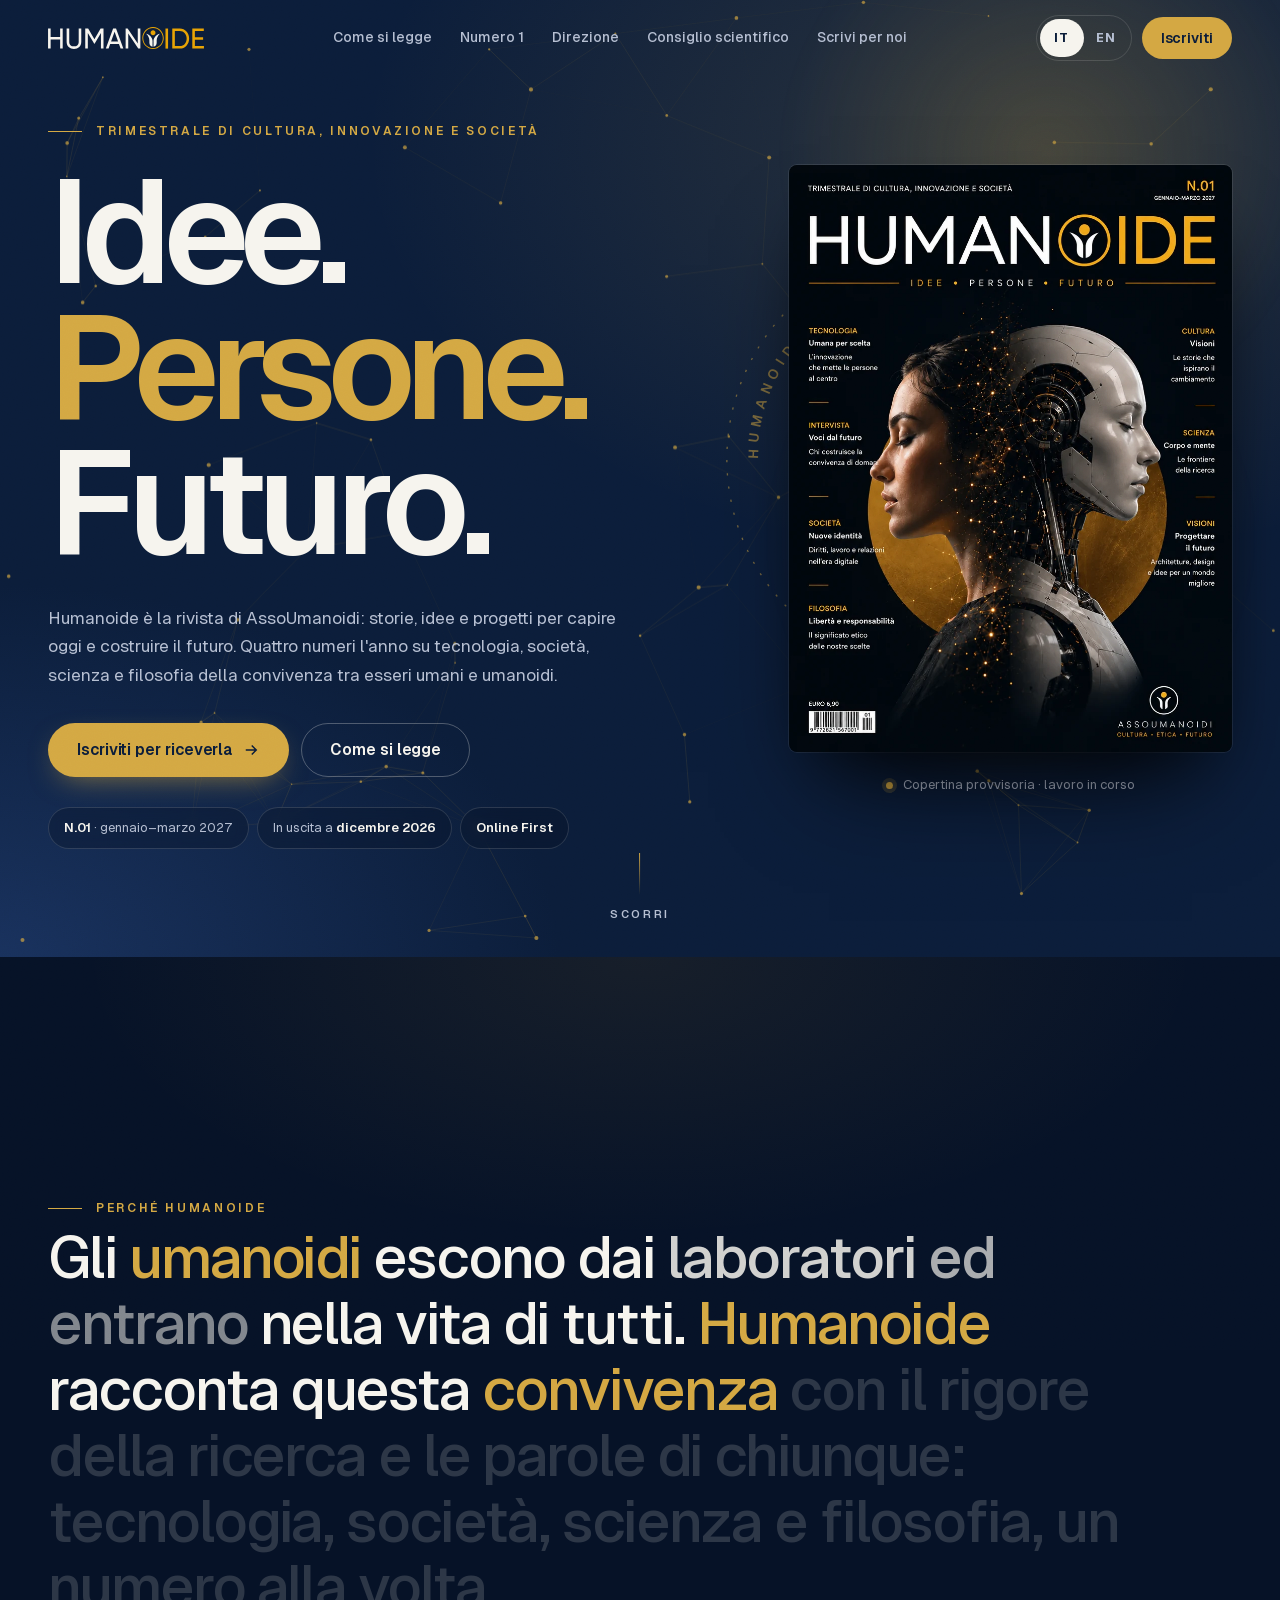
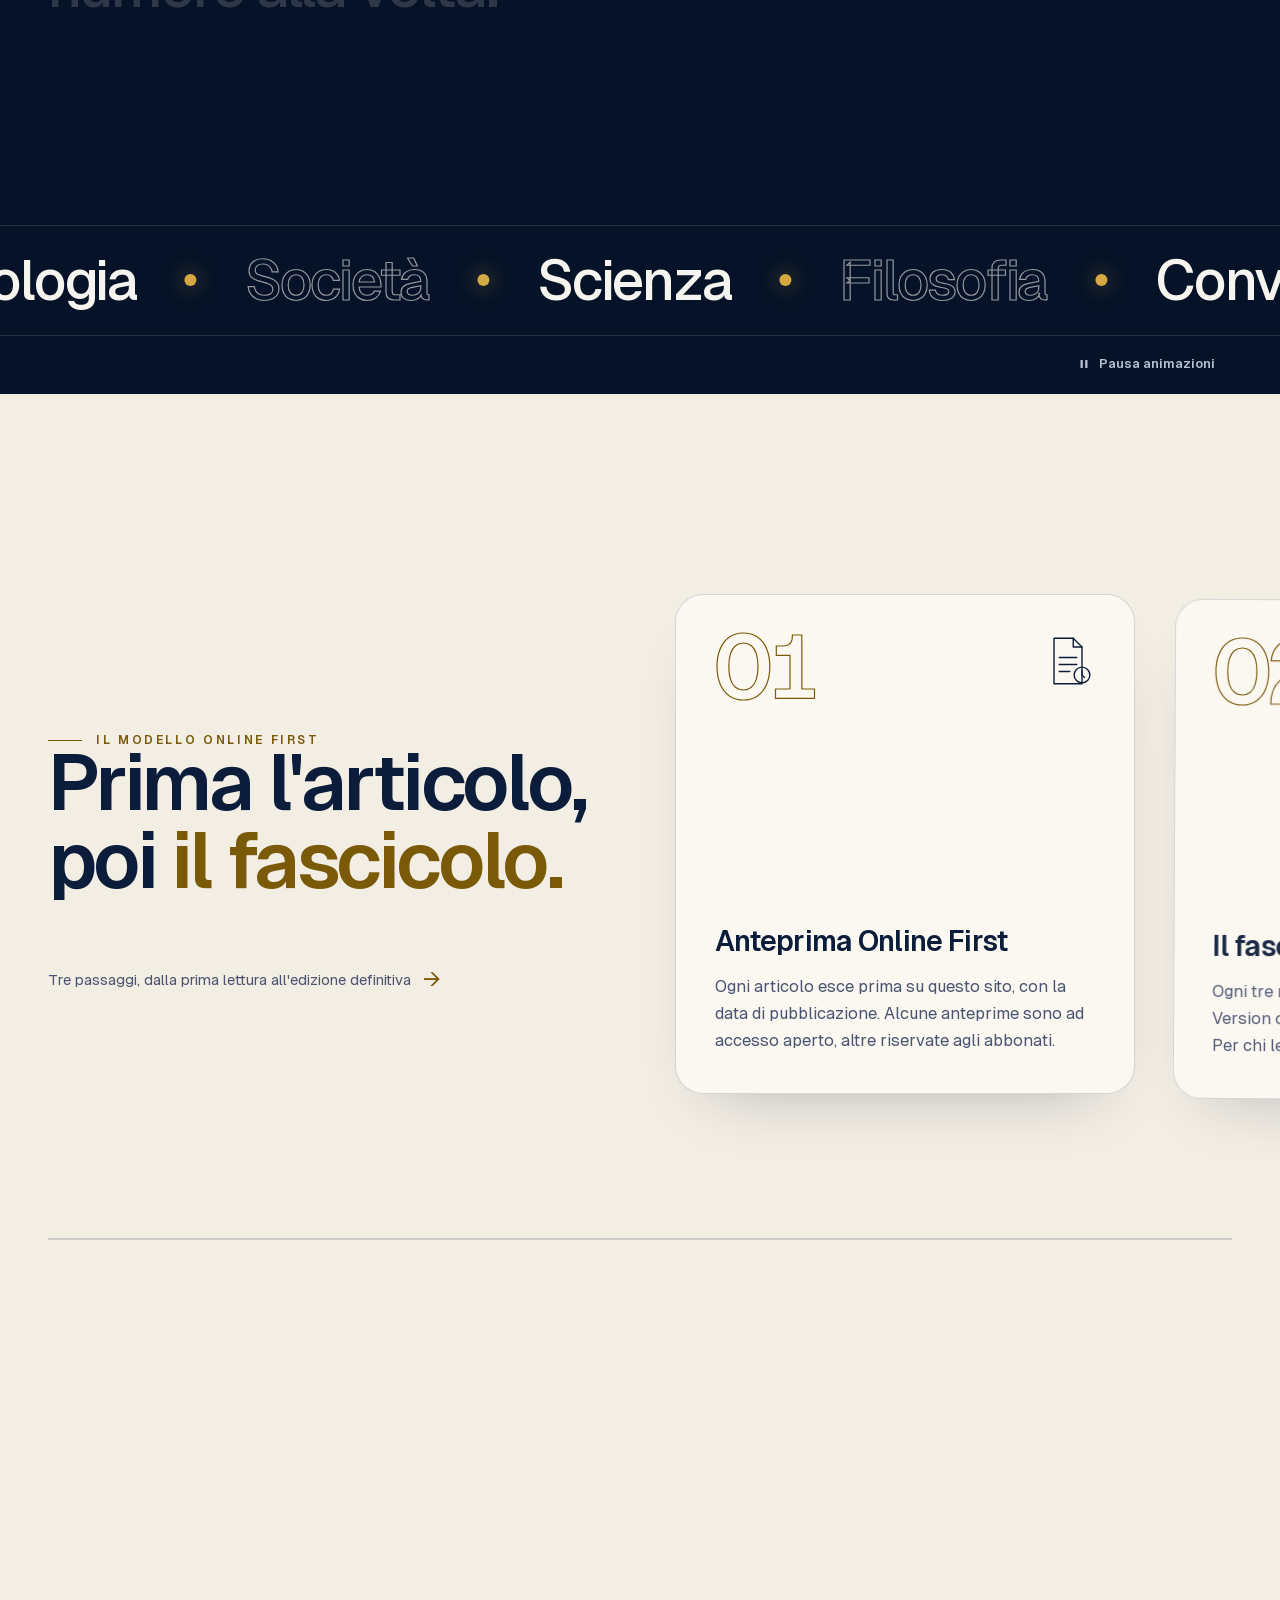
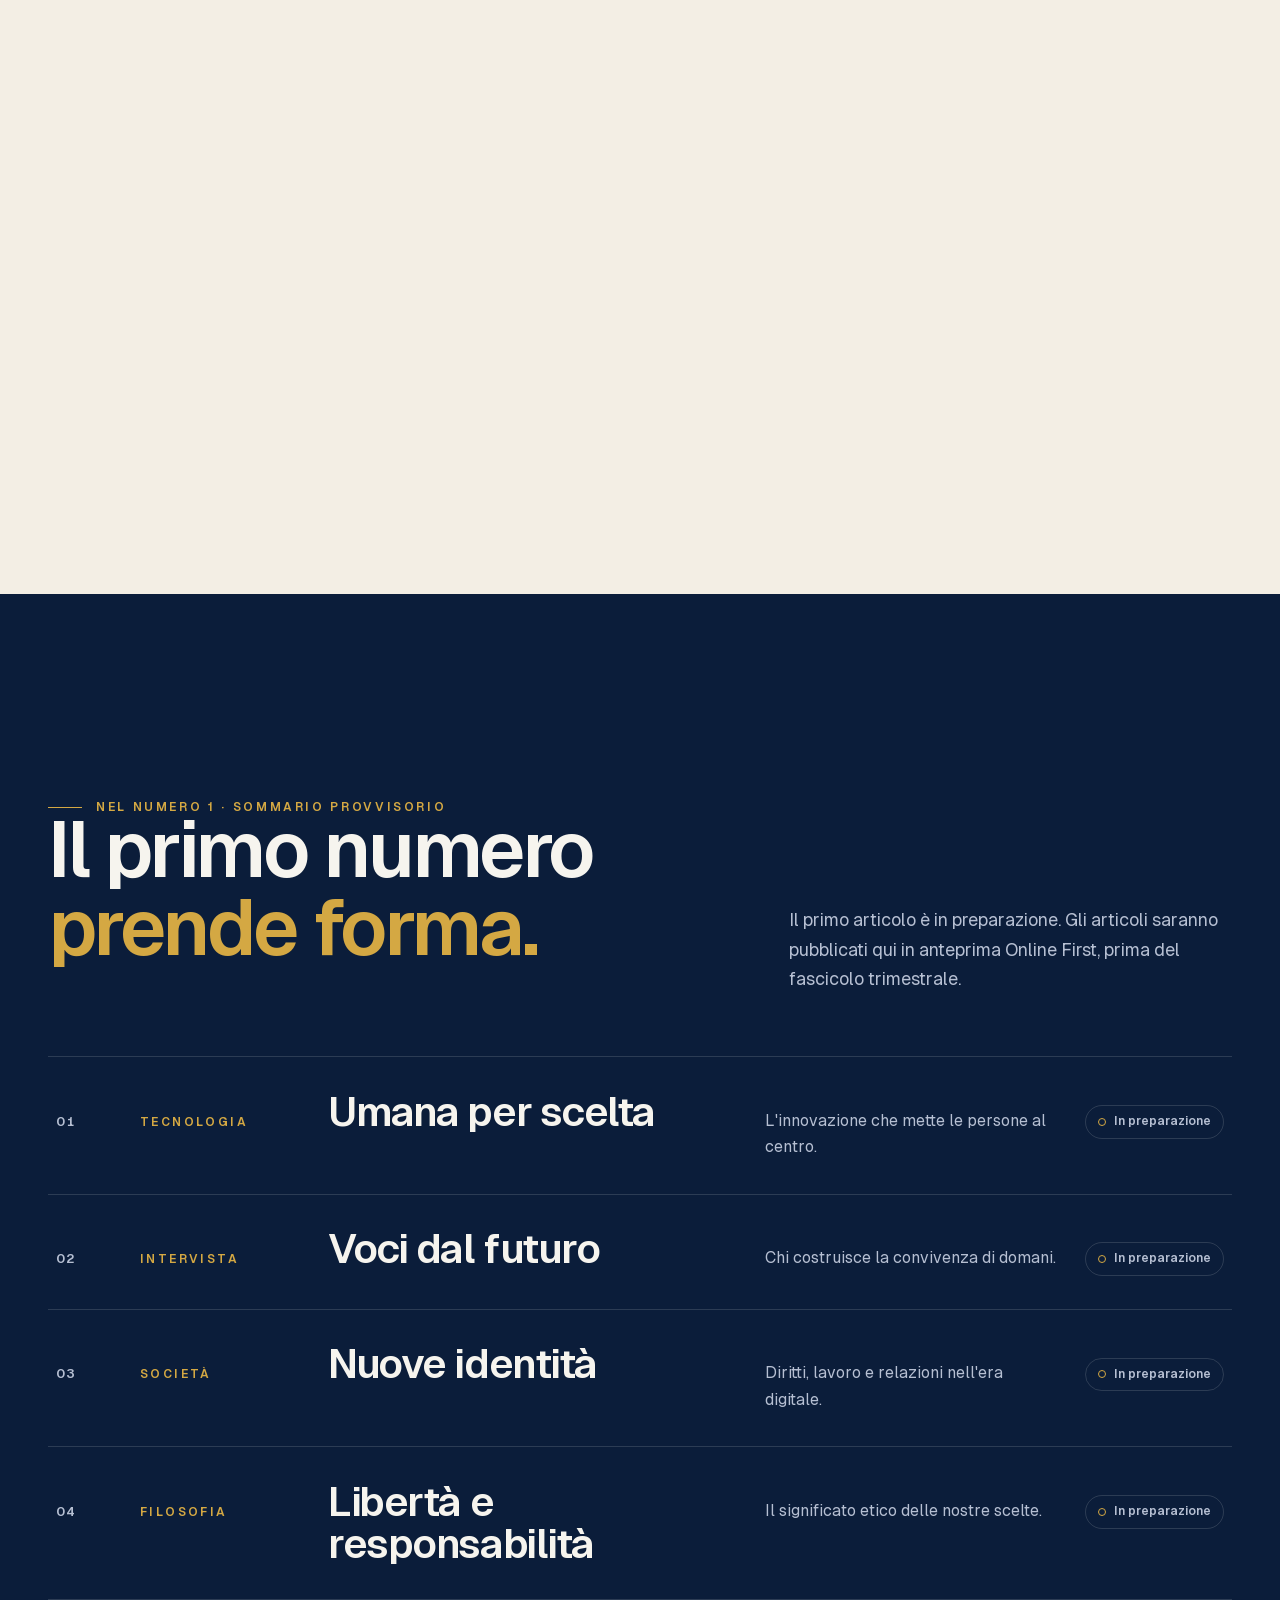
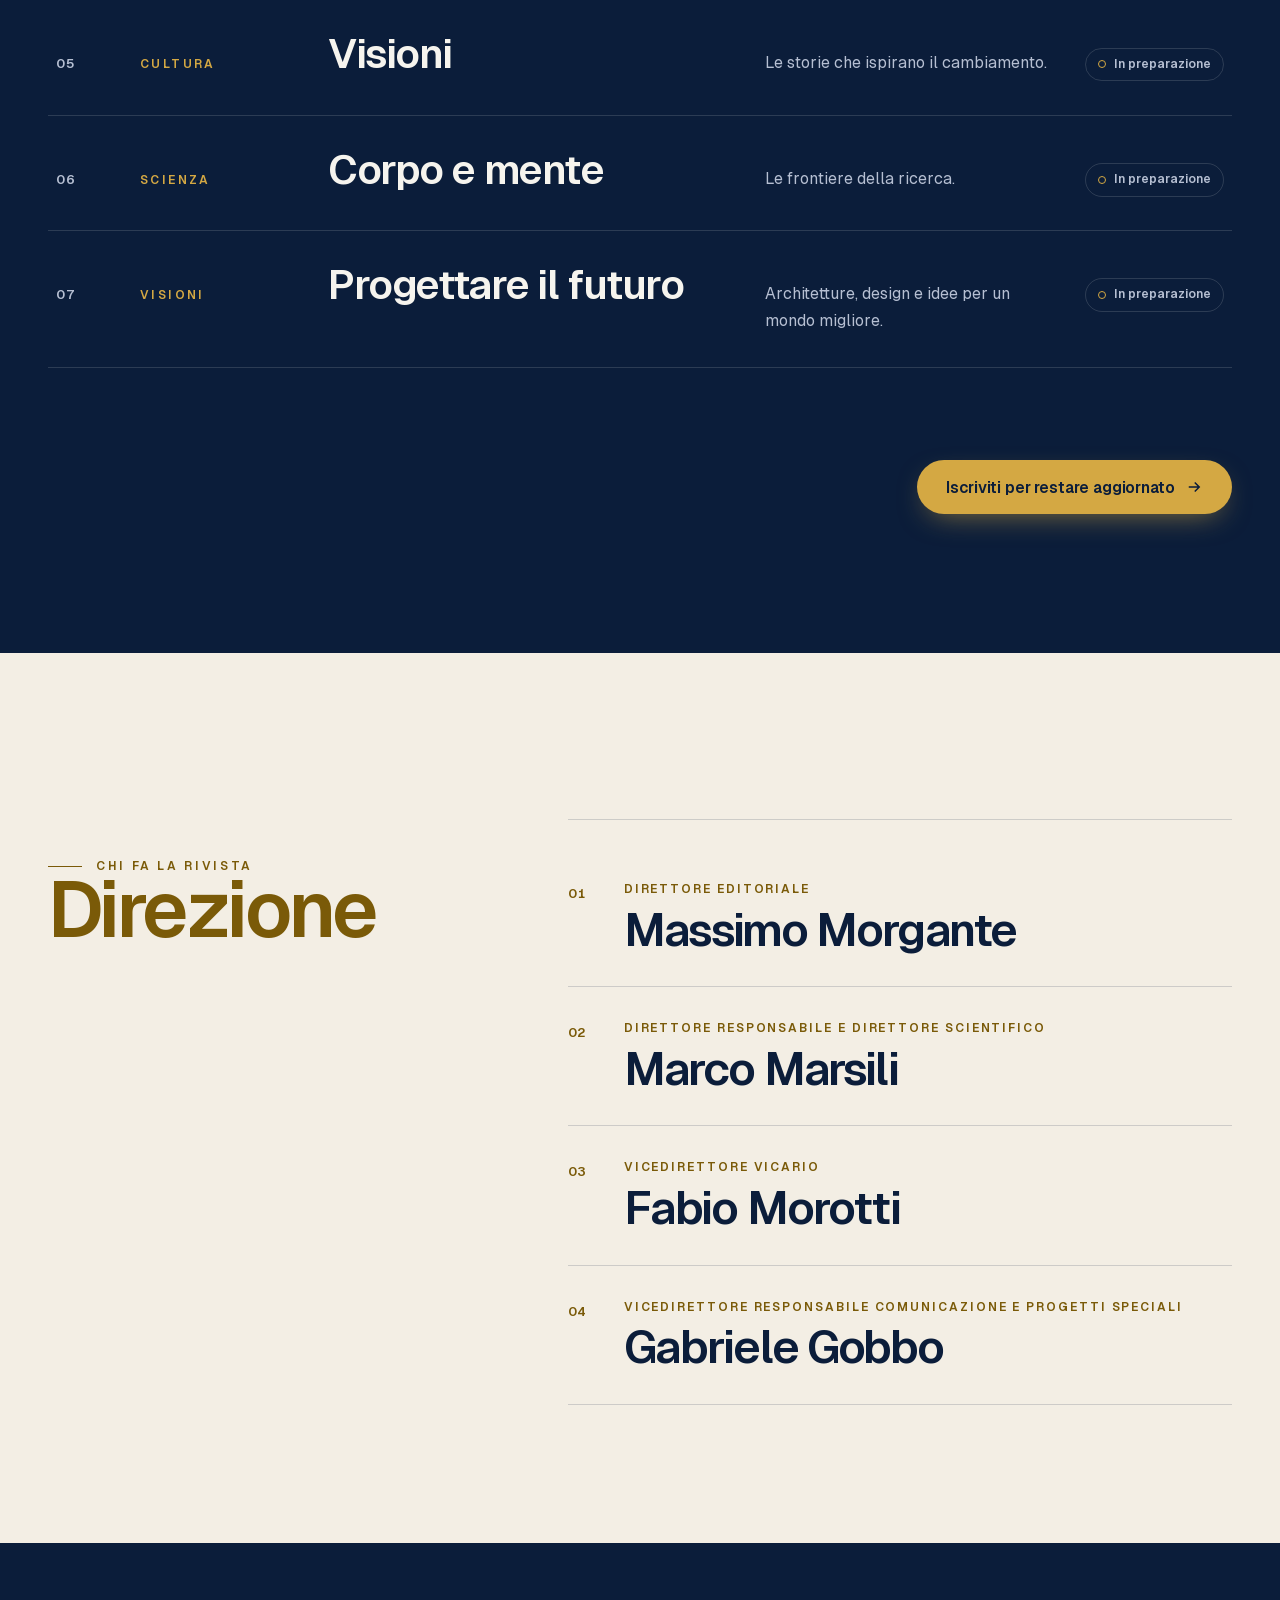
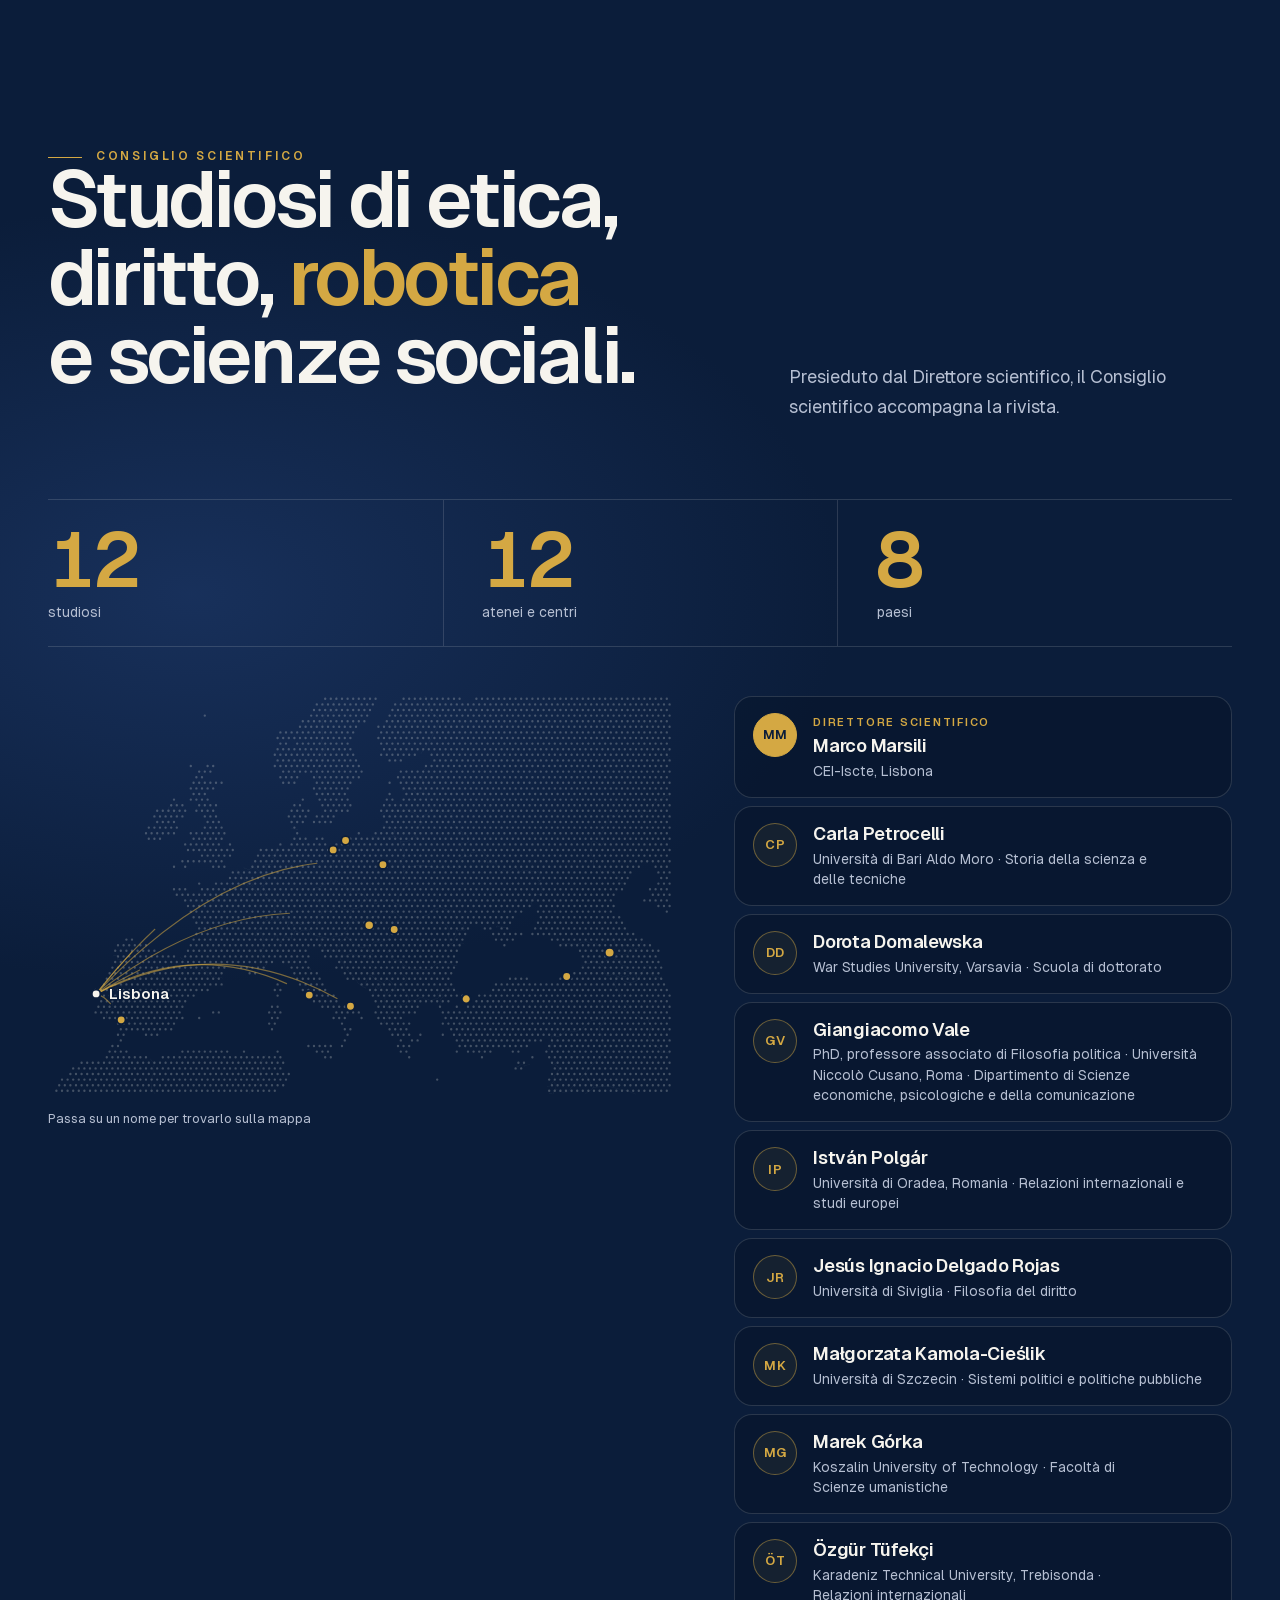
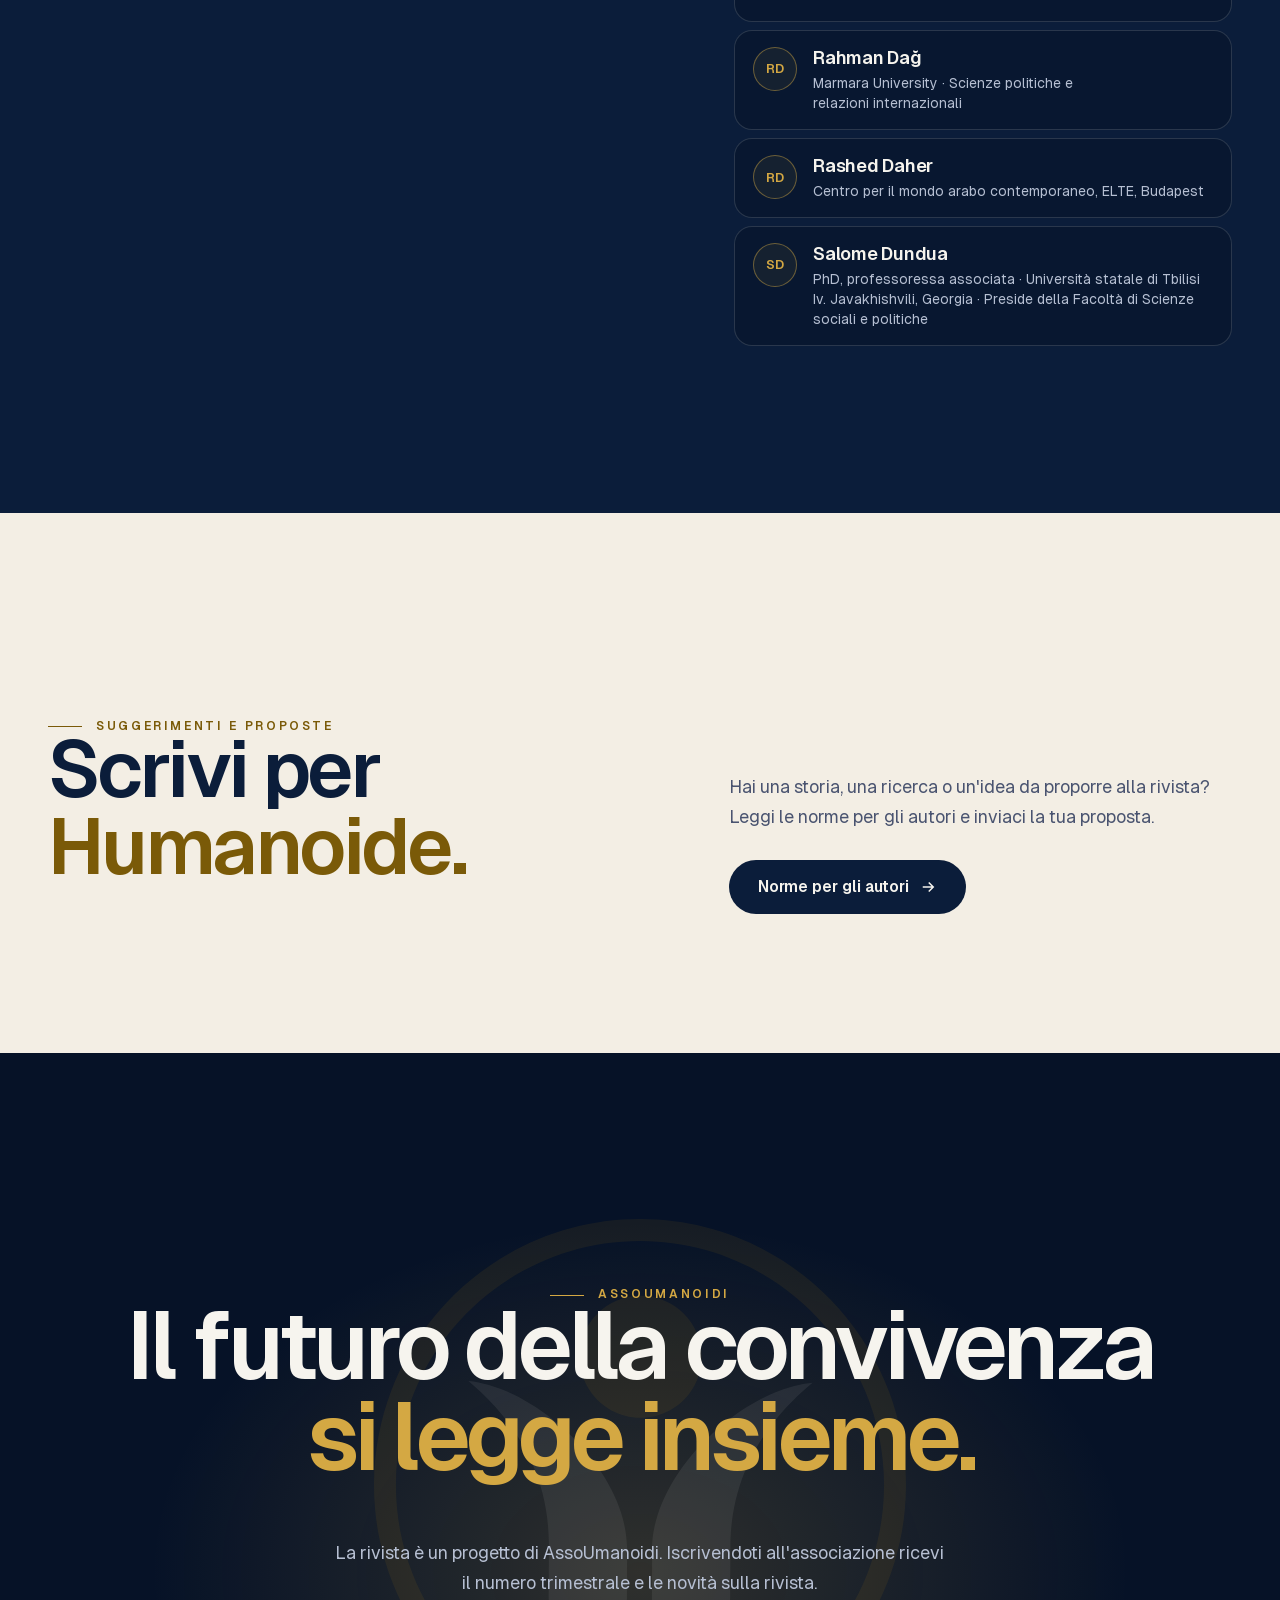
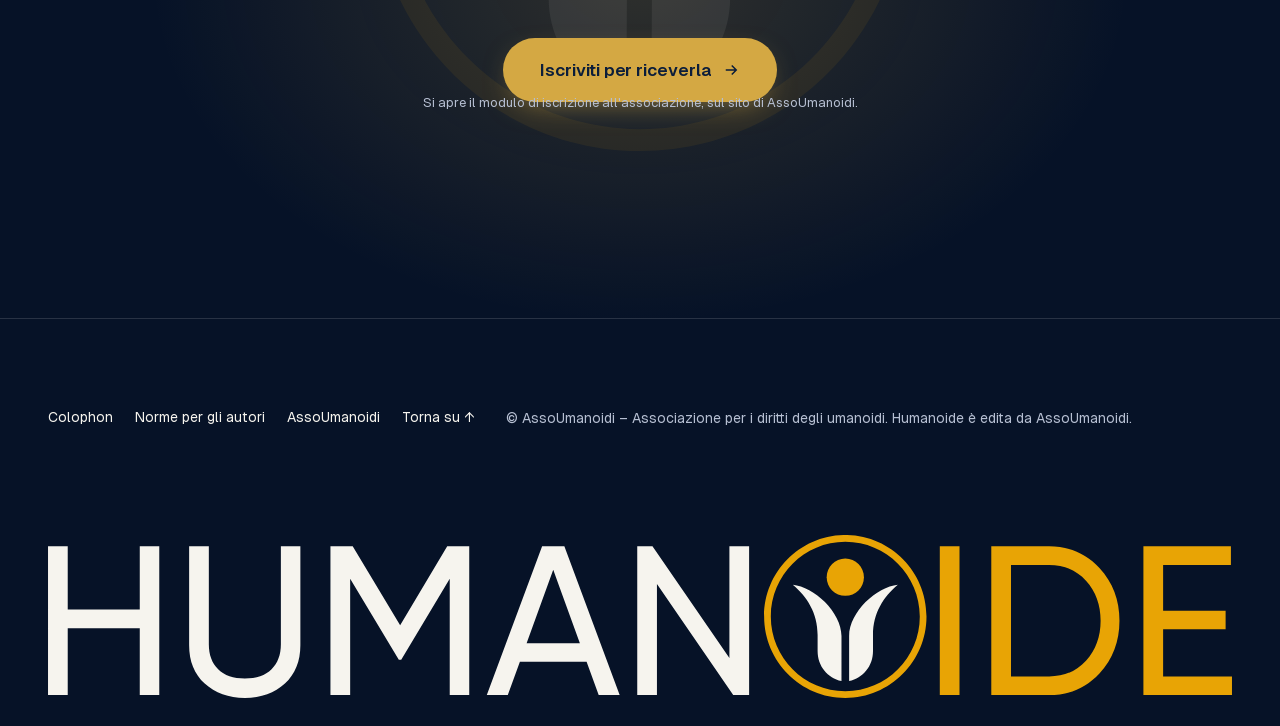
==== commit c4a2eb1f: "Consiglio scientifico: aggiunto Giangiacomo Vale (Università Niccolò Cusano, Roma), Roma sulla mappa" ====
--- a/index.html
+++ b/index.html
@@ -302,18 +302,19 @@
       </div>
 
       <dl class="numeri rv">
-        <div><dt><span lang="it">studiosi</span><span lang="en">scholars</span></dt><dd data-conta="11">11</dd></div>
-        <div><dt><span lang="it">atenei e centri</span><span lang="en">universities and centres</span></dt><dd data-conta="11">11</dd></div>
+        <div><dt><span lang="it">studiosi</span><span lang="en">scholars</span></dt><dd data-conta="12">12</dd></div>
+        <div><dt><span lang="it">atenei e centri</span><span lang="en">universities and centres</span></dt><dd data-conta="12">12</dd></div>
         <div><dt><span lang="it">paesi</span><span lang="en">countries</span></dt><dd data-conta="8">8</dd></div>
       </dl>
 
       <div class="cons-griglia">
         <div class="mappa-box">
-          <svg class="mappa" id="mappa" viewBox="0 0 1000 640" role="img" aria-label="Mappa delle sedi del Consiglio scientifico: Lisbona, Bari, Varsavia, Oradea, Siviglia, Stettino, Koszalin, Trebisonda, Istanbul, Budapest, Tbilisi." data-label-it="Mappa delle sedi del Consiglio scientifico: Lisbona, Bari, Varsavia, Oradea, Siviglia, Stettino, Koszalin, Trebisonda, Istanbul, Budapest, Tbilisi." data-label-en="Map of the Scientific Council locations: Lisbon, Bari, Warsaw, Oradea, Seville, Szczecin, Koszalin, Trabzon, Istanbul, Budapest, Tbilisi.">
+          <svg class="mappa" id="mappa" viewBox="0 0 1000 640" role="img" aria-label="Mappa delle sedi del Consiglio scientifico: Lisbona, Bari, Roma, Varsavia, Oradea, Siviglia, Stettino, Koszalin, Trebisonda, Istanbul, Budapest, Tbilisi." data-label-it="Mappa delle sedi del Consiglio scientifico: Lisbona, Bari, Roma, Varsavia, Oradea, Siviglia, Stettino, Koszalin, Trebisonda, Istanbul, Budapest, Tbilisi." data-label-en="Map of the Scientific Council locations: Lisbon, Bari, Rome, Warsaw, Oradea, Seville, Szczecin, Koszalin, Trabzon, Istanbul, Budapest, Tbilisi.">
             <path class="m-punti" d="M445.5 4.5h0M454.5 4.5h0M463.5 4.5h0M472.5 4.5h0M481.5 4.5h0M490.5 4.5h0M499.5 4.5h0M508.5 4.5h0M517.5 4.5h0M526.5 4.5h0M571.5 4.5h0M580.5 4.5h0M589.5 4.5h0M598.5 4.5h0M607.5 4.5h0M616.5 4.5h0M625.5 4.5h0M634.5 4.5h0M643.5 4.5h0M652.5 4.5h0M661.5 4.5h0M688.5 4.5h0M697.5 4.5h0M706.5 4.5h0M715.5 4.5h0M724.5 4.5h0M733.5 4.5h0M742.5 4.5h0M751.5 4.5h0M760.5 4.5h0M769.5 4.5h0M778.5 4.5h0M787.5 4.5h0M796.5 4.5h0M805.5 4.5h0M814.5 4.5h0M823.5 4.5h0M832.5 4.5h0M841.5 4.5h0M850.5 4.5h0M859.5 4.5h0M868.5 4.5h0M877.5 4.5h0M886.5 4.5h0M895.5 4.5h0M904.5 4.5h0M913.5 4.5h0M922.5 4.5h0M931.5 4.5h0M940.5 4.5h0M949.5 4.5h0M958.5 4.5h0M967.5 4.5h0M976.5 4.5h0M985.5 4.5h0M994.5 4.5h0M432.0 13.5h0M441.0 13.5h0M450.0 13.5h0M459.0 13.5h0M468.0 13.5h0M477.0 13.5h0M486.0 13.5h0M495.0 13.5h0M504.0 13.5h0M513.0 13.5h0M522.0 13.5h0M558.0 13.5h0M567.0 13.5h0M576.0 13.5h0M585.0 13.5h0M594.0 13.5h0M603.0 13.5h0M612.0 13.5h0M621.0 13.5h0M630.0 13.5h0M639.0 13.5h0M648.0 13.5h0M657.0 13.5h0M666.0 13.5h0M675.0 13.5h0M684.0 13.5h0M693.0 13.5h0M702.0 13.5h0M711.0 13.5h0M720.0 13.5h0M729.0 13.5h0M738.0 13.5h0M747.0 13.5h0M756.0 13.5h0M765.0 13.5h0M774.0 13.5h0M783.0 13.5h0M792.0 13.5h0M801.0 13.5h0M810.0 13.5h0M819.0 13.5h0M828.0 13.5h0M837.0 13.5h0M846.0 13.5h0M855.0 13.5h0M864.0 13.5h0M873.0 13.5h0M882.0 13.5h0M891.0 13.5h0M900.0 13.5h0M909.0 13.5h0M918.0 13.5h0M927.0 13.5h0M936.0 13.5h0M945.0 13.5h0M954.0 13.5h0M963.0 13.5h0M972.0 13.5h0M981.0 13.5h0M990.0 13.5h0M999.0 13.5h0M427.5 22.5h0M436.5 22.5h0M445.5 22.5h0M454.5 22.5h0M463.5 22.5h0M472.5 22.5h0M481.5 22.5h0M490.5 22.5h0M499.5 22.5h0M508.5 22.5h0M517.5 22.5h0M553.5 22.5h0M562.5 22.5h0M571.5 22.5h0M580.5 22.5h0M589.5 22.5h0M598.5 22.5h0M607.5 22.5h0M616.5 22.5h0M625.5 22.5h0M634.5 22.5h0M643.5 22.5h0M652.5 22.5h0M661.5 22.5h0M670.5 22.5h0M679.5 22.5h0M688.5 22.5h0M697.5 22.5h0M706.5 22.5h0M715.5 22.5h0M724.5 22.5h0M733.5 22.5h0M742.5 22.5h0M751.5 22.5h0M760.5 22.5h0M769.5 22.5h0M778.5 22.5h0M787.5 22.5h0M796.5 22.5h0M805.5 22.5h0M814.5 22.5h0M823.5 22.5h0M832.5 22.5h0M841.5 22.5h0M850.5 22.5h0M859.5 22.5h0M868.5 22.5h0M877.5 22.5h0M886.5 22.5h0M895.5 22.5h0M904.5 22.5h0M913.5 22.5h0M922.5 22.5h0M931.5 22.5h0M940.5 22.5h0M949.5 22.5h0M958.5 22.5h0M967.5 22.5h0M976.5 22.5h0M985.5 22.5h0M994.5 22.5h0M252.0 31.5h0M423.0 31.5h0M432.0 31.5h0M441.0 31.5h0M450.0 31.5h0M459.0 31.5h0M468.0 31.5h0M477.0 31.5h0M486.0 31.5h0M495.0 31.5h0M504.0 31.5h0M513.0 31.5h0M549.0 31.5h0M558.0 31.5h0M567.0 31.5h0M576.0 31.5h0M585.0 31.5h0M594.0 31.5h0M603.0 31.5h0M612.0 31.5h0M621.0 31.5h0M630.0 31.5h0M639.0 31.5h0M648.0 31.5h0M657.0 31.5h0M666.0 31.5h0M675.0 31.5h0M684.0 31.5h0M693.0 31.5h0M702.0 31.5h0M711.0 31.5h0M720.0 31.5h0M729.0 31.5h0M738.0 31.5h0M747.0 31.5h0M756.0 31.5h0M765.0 31.5h0M774.0 31.5h0M783.0 31.5h0M792.0 31.5h0M801.0 31.5h0M810.0 31.5h0M819.0 31.5h0M828.0 31.5h0M837.0 31.5h0M846.0 31.5h0M855.0 31.5h0M864.0 31.5h0M873.0 31.5h0M882.0 31.5h0M891.0 31.5h0M900.0 31.5h0M909.0 31.5h0M918.0 31.5h0M927.0 31.5h0M936.0 31.5h0M945.0 31.5h0M954.0 31.5h0M963.0 31.5h0M972.0 31.5h0M981.0 31.5h0M990.0 31.5h0M999.0 31.5h0M409.5 40.5h0M418.5 40.5h0M427.5 40.5h0M436.5 40.5h0M445.5 40.5h0M454.5 40.5h0M463.5 40.5h0M472.5 40.5h0M481.5 40.5h0M490.5 40.5h0M499.5 40.5h0M508.5 40.5h0M544.5 40.5h0M553.5 40.5h0M562.5 40.5h0M571.5 40.5h0M580.5 40.5h0M589.5 40.5h0M598.5 40.5h0M607.5 40.5h0M616.5 40.5h0M625.5 40.5h0M634.5 40.5h0M643.5 40.5h0M652.5 40.5h0M661.5 40.5h0M670.5 40.5h0M679.5 40.5h0M688.5 40.5h0M697.5 40.5h0M706.5 40.5h0M715.5 40.5h0M724.5 40.5h0M733.5 40.5h0M742.5 40.5h0M751.5 40.5h0M760.5 40.5h0M769.5 40.5h0M778.5 40.5h0M787.5 40.5h0M796.5 40.5h0M805.5 40.5h0M814.5 40.5h0M823.5 40.5h0M832.5 40.5h0M841.5 40.5h0M850.5 40.5h0M859.5 40.5h0M868.5 40.5h0M877.5 40.5h0M886.5 40.5h0M895.5 40.5h0M904.5 40.5h0M913.5 40.5h0M922.5 40.5h0M931.5 40.5h0M940.5 40.5h0M949.5 40.5h0M958.5 40.5h0M967.5 40.5h0M976.5 40.5h0M985.5 40.5h0M994.5 40.5h0M405.0 49.5h0M414.0 49.5h0M423.0 49.5h0M432.0 49.5h0M441.0 49.5h0M450.0 49.5h0M459.0 49.5h0M468.0 49.5h0M477.0 49.5h0M486.0 49.5h0M495.0 49.5h0M531.0 49.5h0M540.0 49.5h0M549.0 49.5h0M558.0 49.5h0M567.0 49.5h0M576.0 49.5h0M585.0 49.5h0M594.0 49.5h0M603.0 49.5h0M612.0 49.5h0M621.0 49.5h0M630.0 49.5h0M639.0 49.5h0M648.0 49.5h0M657.0 49.5h0M666.0 49.5h0M675.0 49.5h0M684.0 49.5h0M693.0 49.5h0M702.0 49.5h0M711.0 49.5h0M720.0 49.5h0M729.0 49.5h0M738.0 49.5h0M747.0 49.5h0M756.0 49.5h0M765.0 49.5h0M774.0 49.5h0M783.0 49.5h0M792.0 49.5h0M801.0 49.5h0M810.0 49.5h0M819.0 49.5h0M828.0 49.5h0M837.0 49.5h0M846.0 49.5h0M855.0 49.5h0M864.0 49.5h0M873.0 49.5h0M882.0 49.5h0M891.0 49.5h0M900.0 49.5h0M909.0 49.5h0M918.0 49.5h0M927.0 49.5h0M936.0 49.5h0M945.0 49.5h0M954.0 49.5h0M963.0 49.5h0M972.0 49.5h0M981.0 49.5h0M990.0 49.5h0M999.0 49.5h0M373.5 58.5h0M382.5 58.5h0M391.5 58.5h0M400.5 58.5h0M409.5 58.5h0M418.5 58.5h0M427.5 58.5h0M436.5 58.5h0M445.5 58.5h0M454.5 58.5h0M463.5 58.5h0M472.5 58.5h0M481.5 58.5h0M490.5 58.5h0M535.5 58.5h0M544.5 58.5h0M553.5 58.5h0M562.5 58.5h0M571.5 58.5h0M580.5 58.5h0M589.5 58.5h0M598.5 58.5h0M607.5 58.5h0M616.5 58.5h0M625.5 58.5h0M634.5 58.5h0M643.5 58.5h0M652.5 58.5h0M661.5 58.5h0M670.5 58.5h0M679.5 58.5h0M688.5 58.5h0M697.5 58.5h0M706.5 58.5h0M715.5 58.5h0M724.5 58.5h0M733.5 58.5h0M742.5 58.5h0M751.5 58.5h0M760.5 58.5h0M769.5 58.5h0M778.5 58.5h0M787.5 58.5h0M796.5 58.5h0M805.5 58.5h0M814.5 58.5h0M823.5 58.5h0M832.5 58.5h0M841.5 58.5h0M850.5 58.5h0M859.5 58.5h0M868.5 58.5h0M877.5 58.5h0M886.5 58.5h0M895.5 58.5h0M904.5 58.5h0M913.5 58.5h0M922.5 58.5h0M931.5 58.5h0M940.5 58.5h0M949.5 58.5h0M958.5 58.5h0M967.5 58.5h0M976.5 58.5h0M985.5 58.5h0M994.5 58.5h0M369.0 67.5h0M378.0 67.5h0M387.0 67.5h0M396.0 67.5h0M405.0 67.5h0M414.0 67.5h0M423.0 67.5h0M432.0 67.5h0M441.0 67.5h0M450.0 67.5h0M459.0 67.5h0M468.0 67.5h0M477.0 67.5h0M486.0 67.5h0M531.0 67.5h0M540.0 67.5h0M549.0 67.5h0M558.0 67.5h0M567.0 67.5h0M576.0 67.5h0M585.0 67.5h0M594.0 67.5h0M603.0 67.5h0M612.0 67.5h0M621.0 67.5h0M630.0 67.5h0M639.0 67.5h0M648.0 67.5h0M657.0 67.5h0M666.0 67.5h0M675.0 67.5h0M684.0 67.5h0M693.0 67.5h0M702.0 67.5h0M711.0 67.5h0M720.0 67.5h0M729.0 67.5h0M738.0 67.5h0M747.0 67.5h0M756.0 67.5h0M765.0 67.5h0M774.0 67.5h0M783.0 67.5h0M792.0 67.5h0M801.0 67.5h0M810.0 67.5h0M819.0 67.5h0M828.0 67.5h0M837.0 67.5h0M846.0 67.5h0M855.0 67.5h0M864.0 67.5h0M873.0 67.5h0M882.0 67.5h0M891.0 67.5h0M900.0 67.5h0M909.0 67.5h0M918.0 67.5h0M927.0 67.5h0M936.0 67.5h0M945.0 67.5h0M954.0 67.5h0M963.0 67.5h0M972.0 67.5h0M981.0 67.5h0M990.0 67.5h0M999.0 67.5h0M373.5 76.5h0M382.5 76.5h0M400.5 76.5h0M409.5 76.5h0M418.5 76.5h0M427.5 76.5h0M436.5 76.5h0M445.5 76.5h0M454.5 76.5h0M463.5 76.5h0M472.5 76.5h0M481.5 76.5h0M535.5 76.5h0M544.5 76.5h0M553.5 76.5h0M562.5 76.5h0M571.5 76.5h0M580.5 76.5h0M589.5 76.5h0M598.5 76.5h0M607.5 76.5h0M616.5 76.5h0M625.5 76.5h0M634.5 76.5h0M643.5 76.5h0M652.5 76.5h0M661.5 76.5h0M670.5 76.5h0M679.5 76.5h0M688.5 76.5h0M697.5 76.5h0M706.5 76.5h0M715.5 76.5h0M724.5 76.5h0M733.5 76.5h0M742.5 76.5h0M751.5 76.5h0M760.5 76.5h0M769.5 76.5h0M778.5 76.5h0M787.5 76.5h0M796.5 76.5h0M805.5 76.5h0M814.5 76.5h0M823.5 76.5h0M832.5 76.5h0M841.5 76.5h0M850.5 76.5h0M859.5 76.5h0M868.5 76.5h0M877.5 76.5h0M886.5 76.5h0M895.5 76.5h0M904.5 76.5h0M913.5 76.5h0M922.5 76.5h0M931.5 76.5h0M940.5 76.5h0M949.5 76.5h0M958.5 76.5h0M967.5 76.5h0M976.5 76.5h0M985.5 76.5h0M994.5 76.5h0M369.0 85.5h0M378.0 85.5h0M387.0 85.5h0M396.0 85.5h0M405.0 85.5h0M414.0 85.5h0M423.0 85.5h0M432.0 85.5h0M441.0 85.5h0M450.0 85.5h0M459.0 85.5h0M468.0 85.5h0M477.0 85.5h0M486.0 85.5h0M540.0 85.5h0M549.0 85.5h0M558.0 85.5h0M567.0 85.5h0M576.0 85.5h0M585.0 85.5h0M594.0 85.5h0M603.0 85.5h0M612.0 85.5h0M621.0 85.5h0M630.0 85.5h0M639.0 85.5h0M648.0 85.5h0M657.0 85.5h0M666.0 85.5h0M675.0 85.5h0M684.0 85.5h0M693.0 85.5h0M702.0 85.5h0M711.0 85.5h0M720.0 85.5h0M729.0 85.5h0M738.0 85.5h0M747.0 85.5h0M756.0 85.5h0M765.0 85.5h0M774.0 85.5h0M783.0 85.5h0M792.0 85.5h0M801.0 85.5h0M810.0 85.5h0M819.0 85.5h0M828.0 85.5h0M837.0 85.5h0M846.0 85.5h0M855.0 85.5h0M864.0 85.5h0M873.0 85.5h0M882.0 85.5h0M891.0 85.5h0M900.0 85.5h0M909.0 85.5h0M918.0 85.5h0M927.0 85.5h0M936.0 85.5h0M945.0 85.5h0M954.0 85.5h0M963.0 85.5h0M972.0 85.5h0M981.0 85.5h0M990.0 85.5h0M999.0 85.5h0M364.5 94.5h0M373.5 94.5h0M382.5 94.5h0M391.5 94.5h0M400.5 94.5h0M409.5 94.5h0M418.5 94.5h0M427.5 94.5h0M436.5 94.5h0M445.5 94.5h0M454.5 94.5h0M463.5 94.5h0M472.5 94.5h0M481.5 94.5h0M490.5 94.5h0M535.5 94.5h0M544.5 94.5h0M553.5 94.5h0M562.5 94.5h0M571.5 94.5h0M580.5 94.5h0M589.5 94.5h0M616.5 94.5h0M625.5 94.5h0M634.5 94.5h0M643.5 94.5h0M652.5 94.5h0M661.5 94.5h0M670.5 94.5h0M679.5 94.5h0M688.5 94.5h0M697.5 94.5h0M706.5 94.5h0M715.5 94.5h0M724.5 94.5h0M733.5 94.5h0M742.5 94.5h0M751.5 94.5h0M760.5 94.5h0M769.5 94.5h0M778.5 94.5h0M787.5 94.5h0M796.5 94.5h0M805.5 94.5h0M814.5 94.5h0M823.5 94.5h0M832.5 94.5h0M841.5 94.5h0M850.5 94.5h0M859.5 94.5h0M868.5 94.5h0M877.5 94.5h0M886.5 94.5h0M895.5 94.5h0M904.5 94.5h0M913.5 94.5h0M922.5 94.5h0M931.5 94.5h0M940.5 94.5h0M949.5 94.5h0M958.5 94.5h0M967.5 94.5h0M976.5 94.5h0M985.5 94.5h0M994.5 94.5h0M369.0 103.5h0M378.0 103.5h0M387.0 103.5h0M396.0 103.5h0M405.0 103.5h0M414.0 103.5h0M423.0 103.5h0M432.0 103.5h0M441.0 103.5h0M450.0 103.5h0M459.0 103.5h0M468.0 103.5h0M477.0 103.5h0M486.0 103.5h0M495.0 103.5h0M549.0 103.5h0M558.0 103.5h0M567.0 103.5h0M621.0 103.5h0M630.0 103.5h0M639.0 103.5h0M648.0 103.5h0M657.0 103.5h0M666.0 103.5h0M675.0 103.5h0M684.0 103.5h0M693.0 103.5h0M702.0 103.5h0M711.0 103.5h0M720.0 103.5h0M729.0 103.5h0M738.0 103.5h0M747.0 103.5h0M756.0 103.5h0M765.0 103.5h0M774.0 103.5h0M783.0 103.5h0M792.0 103.5h0M801.0 103.5h0M810.0 103.5h0M819.0 103.5h0M828.0 103.5h0M837.0 103.5h0M846.0 103.5h0M855.0 103.5h0M864.0 103.5h0M873.0 103.5h0M882.0 103.5h0M891.0 103.5h0M900.0 103.5h0M909.0 103.5h0M918.0 103.5h0M927.0 103.5h0M936.0 103.5h0M945.0 103.5h0M954.0 103.5h0M963.0 103.5h0M972.0 103.5h0M981.0 103.5h0M990.0 103.5h0M999.0 103.5h0M229.5 112.5h0M256.5 112.5h0M265.5 112.5h0M364.5 112.5h0M373.5 112.5h0M382.5 112.5h0M391.5 112.5h0M400.5 112.5h0M409.5 112.5h0M418.5 112.5h0M427.5 112.5h0M436.5 112.5h0M445.5 112.5h0M454.5 112.5h0M463.5 112.5h0M472.5 112.5h0M481.5 112.5h0M490.5 112.5h0M499.5 112.5h0M607.5 112.5h0M616.5 112.5h0M625.5 112.5h0M634.5 112.5h0M643.5 112.5h0M652.5 112.5h0M661.5 112.5h0M670.5 112.5h0M679.5 112.5h0M688.5 112.5h0M697.5 112.5h0M706.5 112.5h0M715.5 112.5h0M724.5 112.5h0M733.5 112.5h0M742.5 112.5h0M751.5 112.5h0M760.5 112.5h0M769.5 112.5h0M778.5 112.5h0M787.5 112.5h0M796.5 112.5h0M805.5 112.5h0M814.5 112.5h0M823.5 112.5h0M832.5 112.5h0M841.5 112.5h0M850.5 112.5h0M859.5 112.5h0M868.5 112.5h0M877.5 112.5h0M886.5 112.5h0M895.5 112.5h0M904.5 112.5h0M913.5 112.5h0M922.5 112.5h0M931.5 112.5h0M940.5 112.5h0M949.5 112.5h0M958.5 112.5h0M967.5 112.5h0M976.5 112.5h0M985.5 112.5h0M994.5 112.5h0M243.0 121.5h0M252.0 121.5h0M261.0 121.5h0M378.0 121.5h0M387.0 121.5h0M396.0 121.5h0M405.0 121.5h0M414.0 121.5h0M423.0 121.5h0M432.0 121.5h0M441.0 121.5h0M450.0 121.5h0M459.0 121.5h0M468.0 121.5h0M477.0 121.5h0M486.0 121.5h0M495.0 121.5h0M504.0 121.5h0M567.0 121.5h0M576.0 121.5h0M585.0 121.5h0M594.0 121.5h0M603.0 121.5h0M612.0 121.5h0M621.0 121.5h0M630.0 121.5h0M639.0 121.5h0M648.0 121.5h0M657.0 121.5h0M666.0 121.5h0M675.0 121.5h0M684.0 121.5h0M693.0 121.5h0M702.0 121.5h0M711.0 121.5h0M720.0 121.5h0M729.0 121.5h0M738.0 121.5h0M747.0 121.5h0M756.0 121.5h0M765.0 121.5h0M774.0 121.5h0M783.0 121.5h0M792.0 121.5h0M801.0 121.5h0M810.0 121.5h0M819.0 121.5h0M828.0 121.5h0M837.0 121.5h0M846.0 121.5h0M855.0 121.5h0M864.0 121.5h0M873.0 121.5h0M882.0 121.5h0M891.0 121.5h0M900.0 121.5h0M909.0 121.5h0M918.0 121.5h0M927.0 121.5h0M936.0 121.5h0M945.0 121.5h0M954.0 121.5h0M963.0 121.5h0M972.0 121.5h0M981.0 121.5h0M990.0 121.5h0M999.0 121.5h0M238.5 130.5h0M247.5 130.5h0M373.5 130.5h0M382.5 130.5h0M391.5 130.5h0M400.5 130.5h0M427.5 130.5h0M436.5 130.5h0M445.5 130.5h0M454.5 130.5h0M463.5 130.5h0M472.5 130.5h0M481.5 130.5h0M490.5 130.5h0M499.5 130.5h0M562.5 130.5h0M571.5 130.5h0M580.5 130.5h0M589.5 130.5h0M598.5 130.5h0M607.5 130.5h0M616.5 130.5h0M625.5 130.5h0M634.5 130.5h0M643.5 130.5h0M652.5 130.5h0M661.5 130.5h0M670.5 130.5h0M679.5 130.5h0M688.5 130.5h0M697.5 130.5h0M706.5 130.5h0M715.5 130.5h0M724.5 130.5h0M733.5 130.5h0M742.5 130.5h0M751.5 130.5h0M760.5 130.5h0M769.5 130.5h0M778.5 130.5h0M787.5 130.5h0M796.5 130.5h0M805.5 130.5h0M814.5 130.5h0M823.5 130.5h0M832.5 130.5h0M841.5 130.5h0M850.5 130.5h0M859.5 130.5h0M868.5 130.5h0M877.5 130.5h0M886.5 130.5h0M895.5 130.5h0M904.5 130.5h0M913.5 130.5h0M922.5 130.5h0M931.5 130.5h0M940.5 130.5h0M949.5 130.5h0M958.5 130.5h0M967.5 130.5h0M976.5 130.5h0M985.5 130.5h0M994.5 130.5h0M234.0 139.5h0M243.0 139.5h0M252.0 139.5h0M261.0 139.5h0M270.0 139.5h0M279.0 139.5h0M378.0 139.5h0M387.0 139.5h0M396.0 139.5h0M432.0 139.5h0M441.0 139.5h0M450.0 139.5h0M459.0 139.5h0M468.0 139.5h0M477.0 139.5h0M486.0 139.5h0M549.0 139.5h0M567.0 139.5h0M576.0 139.5h0M585.0 139.5h0M594.0 139.5h0M603.0 139.5h0M612.0 139.5h0M621.0 139.5h0M630.0 139.5h0M639.0 139.5h0M648.0 139.5h0M657.0 139.5h0M666.0 139.5h0M675.0 139.5h0M684.0 139.5h0M693.0 139.5h0M702.0 139.5h0M711.0 139.5h0M720.0 139.5h0M729.0 139.5h0M738.0 139.5h0M747.0 139.5h0M756.0 139.5h0M765.0 139.5h0M774.0 139.5h0M783.0 139.5h0M792.0 139.5h0M801.0 139.5h0M810.0 139.5h0M819.0 139.5h0M828.0 139.5h0M837.0 139.5h0M846.0 139.5h0M855.0 139.5h0M864.0 139.5h0M873.0 139.5h0M882.0 139.5h0M891.0 139.5h0M900.0 139.5h0M909.0 139.5h0M918.0 139.5h0M927.0 139.5h0M936.0 139.5h0M945.0 139.5h0M954.0 139.5h0M963.0 139.5h0M972.0 139.5h0M981.0 139.5h0M990.0 139.5h0M999.0 139.5h0M229.5 148.5h0M238.5 148.5h0M247.5 148.5h0M256.5 148.5h0M265.5 148.5h0M427.5 148.5h0M436.5 148.5h0M445.5 148.5h0M454.5 148.5h0M463.5 148.5h0M472.5 148.5h0M481.5 148.5h0M571.5 148.5h0M580.5 148.5h0M589.5 148.5h0M598.5 148.5h0M607.5 148.5h0M616.5 148.5h0M625.5 148.5h0M634.5 148.5h0M643.5 148.5h0M652.5 148.5h0M661.5 148.5h0M670.5 148.5h0M679.5 148.5h0M688.5 148.5h0M697.5 148.5h0M706.5 148.5h0M715.5 148.5h0M724.5 148.5h0M733.5 148.5h0M742.5 148.5h0M751.5 148.5h0M760.5 148.5h0M769.5 148.5h0M778.5 148.5h0M787.5 148.5h0M796.5 148.5h0M805.5 148.5h0M814.5 148.5h0M823.5 148.5h0M832.5 148.5h0M841.5 148.5h0M850.5 148.5h0M859.5 148.5h0M868.5 148.5h0M877.5 148.5h0M886.5 148.5h0M895.5 148.5h0M904.5 148.5h0M913.5 148.5h0M922.5 148.5h0M931.5 148.5h0M940.5 148.5h0M949.5 148.5h0M958.5 148.5h0M967.5 148.5h0M976.5 148.5h0M985.5 148.5h0M994.5 148.5h0M234.0 157.5h0M243.0 157.5h0M252.0 157.5h0M432.0 157.5h0M441.0 157.5h0M450.0 157.5h0M459.0 157.5h0M468.0 157.5h0M477.0 157.5h0M549.0 157.5h0M576.0 157.5h0M585.0 157.5h0M594.0 157.5h0M603.0 157.5h0M612.0 157.5h0M621.0 157.5h0M630.0 157.5h0M639.0 157.5h0M648.0 157.5h0M657.0 157.5h0M666.0 157.5h0M675.0 157.5h0M684.0 157.5h0M693.0 157.5h0M702.0 157.5h0M711.0 157.5h0M720.0 157.5h0M729.0 157.5h0M738.0 157.5h0M747.0 157.5h0M756.0 157.5h0M765.0 157.5h0M774.0 157.5h0M783.0 157.5h0M792.0 157.5h0M801.0 157.5h0M810.0 157.5h0M819.0 157.5h0M828.0 157.5h0M837.0 157.5h0M846.0 157.5h0M855.0 157.5h0M864.0 157.5h0M873.0 157.5h0M882.0 157.5h0M891.0 157.5h0M900.0 157.5h0M909.0 157.5h0M918.0 157.5h0M927.0 157.5h0M936.0 157.5h0M945.0 157.5h0M954.0 157.5h0M963.0 157.5h0M972.0 157.5h0M981.0 157.5h0M990.0 157.5h0M999.0 157.5h0M202.5 166.5h0M229.5 166.5h0M238.5 166.5h0M247.5 166.5h0M256.5 166.5h0M409.5 166.5h0M436.5 166.5h0M445.5 166.5h0M454.5 166.5h0M463.5 166.5h0M472.5 166.5h0M481.5 166.5h0M544.5 166.5h0M553.5 166.5h0M571.5 166.5h0M580.5 166.5h0M589.5 166.5h0M598.5 166.5h0M607.5 166.5h0M616.5 166.5h0M625.5 166.5h0M634.5 166.5h0M643.5 166.5h0M652.5 166.5h0M661.5 166.5h0M670.5 166.5h0M679.5 166.5h0M688.5 166.5h0M697.5 166.5h0M706.5 166.5h0M715.5 166.5h0M724.5 166.5h0M733.5 166.5h0M742.5 166.5h0M751.5 166.5h0M760.5 166.5h0M769.5 166.5h0M778.5 166.5h0M787.5 166.5h0M796.5 166.5h0M805.5 166.5h0M814.5 166.5h0M823.5 166.5h0M832.5 166.5h0M841.5 166.5h0M850.5 166.5h0M859.5 166.5h0M868.5 166.5h0M877.5 166.5h0M886.5 166.5h0M895.5 166.5h0M904.5 166.5h0M913.5 166.5h0M922.5 166.5h0M931.5 166.5h0M940.5 166.5h0M949.5 166.5h0M958.5 166.5h0M967.5 166.5h0M976.5 166.5h0M985.5 166.5h0M994.5 166.5h0M198.0 175.5h0M207.0 175.5h0M216.0 175.5h0M243.0 175.5h0M252.0 175.5h0M261.0 175.5h0M270.0 175.5h0M396.0 175.5h0M405.0 175.5h0M441.0 175.5h0M450.0 175.5h0M459.0 175.5h0M468.0 175.5h0M477.0 175.5h0M486.0 175.5h0M540.0 175.5h0M549.0 175.5h0M558.0 175.5h0M567.0 175.5h0M576.0 175.5h0M585.0 175.5h0M594.0 175.5h0M603.0 175.5h0M612.0 175.5h0M621.0 175.5h0M630.0 175.5h0M639.0 175.5h0M648.0 175.5h0M657.0 175.5h0M666.0 175.5h0M675.0 175.5h0M684.0 175.5h0M693.0 175.5h0M702.0 175.5h0M711.0 175.5h0M720.0 175.5h0M729.0 175.5h0M738.0 175.5h0M747.0 175.5h0M756.0 175.5h0M765.0 175.5h0M774.0 175.5h0M783.0 175.5h0M792.0 175.5h0M801.0 175.5h0M810.0 175.5h0M819.0 175.5h0M828.0 175.5h0M837.0 175.5h0M846.0 175.5h0M855.0 175.5h0M864.0 175.5h0M873.0 175.5h0M882.0 175.5h0M891.0 175.5h0M900.0 175.5h0M909.0 175.5h0M918.0 175.5h0M927.0 175.5h0M936.0 175.5h0M945.0 175.5h0M954.0 175.5h0M963.0 175.5h0M972.0 175.5h0M981.0 175.5h0M990.0 175.5h0M999.0 175.5h0M175.5 184.5h0M184.5 184.5h0M193.5 184.5h0M202.5 184.5h0M211.5 184.5h0M220.5 184.5h0M238.5 184.5h0M247.5 184.5h0M256.5 184.5h0M265.5 184.5h0M391.5 184.5h0M400.5 184.5h0M409.5 184.5h0M418.5 184.5h0M445.5 184.5h0M454.5 184.5h0M463.5 184.5h0M472.5 184.5h0M481.5 184.5h0M535.5 184.5h0M544.5 184.5h0M553.5 184.5h0M562.5 184.5h0M571.5 184.5h0M580.5 184.5h0M589.5 184.5h0M598.5 184.5h0M607.5 184.5h0M616.5 184.5h0M625.5 184.5h0M634.5 184.5h0M643.5 184.5h0M652.5 184.5h0M661.5 184.5h0M670.5 184.5h0M679.5 184.5h0M688.5 184.5h0M697.5 184.5h0M706.5 184.5h0M715.5 184.5h0M724.5 184.5h0M733.5 184.5h0M742.5 184.5h0M751.5 184.5h0M760.5 184.5h0M769.5 184.5h0M778.5 184.5h0M787.5 184.5h0M796.5 184.5h0M805.5 184.5h0M814.5 184.5h0M823.5 184.5h0M832.5 184.5h0M841.5 184.5h0M850.5 184.5h0M859.5 184.5h0M868.5 184.5h0M877.5 184.5h0M886.5 184.5h0M895.5 184.5h0M904.5 184.5h0M913.5 184.5h0M922.5 184.5h0M931.5 184.5h0M940.5 184.5h0M949.5 184.5h0M958.5 184.5h0M967.5 184.5h0M976.5 184.5h0M985.5 184.5h0M994.5 184.5h0M171.0 193.5h0M180.0 193.5h0M189.0 193.5h0M198.0 193.5h0M207.0 193.5h0M216.0 193.5h0M252.0 193.5h0M261.0 193.5h0M270.0 193.5h0M387.0 193.5h0M396.0 193.5h0M405.0 193.5h0M414.0 193.5h0M432.0 193.5h0M441.0 193.5h0M450.0 193.5h0M459.0 193.5h0M540.0 193.5h0M549.0 193.5h0M558.0 193.5h0M567.0 193.5h0M576.0 193.5h0M585.0 193.5h0M594.0 193.5h0M603.0 193.5h0M612.0 193.5h0M621.0 193.5h0M630.0 193.5h0M639.0 193.5h0M648.0 193.5h0M657.0 193.5h0M666.0 193.5h0M675.0 193.5h0M684.0 193.5h0M693.0 193.5h0M702.0 193.5h0M711.0 193.5h0M720.0 193.5h0M729.0 193.5h0M738.0 193.5h0M747.0 193.5h0M756.0 193.5h0M765.0 193.5h0M774.0 193.5h0M783.0 193.5h0M792.0 193.5h0M801.0 193.5h0M810.0 193.5h0M819.0 193.5h0M828.0 193.5h0M837.0 193.5h0M846.0 193.5h0M855.0 193.5h0M864.0 193.5h0M873.0 193.5h0M882.0 193.5h0M891.0 193.5h0M900.0 193.5h0M909.0 193.5h0M918.0 193.5h0M927.0 193.5h0M936.0 193.5h0M945.0 193.5h0M954.0 193.5h0M963.0 193.5h0M972.0 193.5h0M981.0 193.5h0M990.0 193.5h0M999.0 193.5h0M175.5 202.5h0M184.5 202.5h0M193.5 202.5h0M202.5 202.5h0M256.5 202.5h0M265.5 202.5h0M274.5 202.5h0M391.5 202.5h0M400.5 202.5h0M409.5 202.5h0M427.5 202.5h0M436.5 202.5h0M445.5 202.5h0M454.5 202.5h0M544.5 202.5h0M553.5 202.5h0M562.5 202.5h0M571.5 202.5h0M580.5 202.5h0M589.5 202.5h0M598.5 202.5h0M607.5 202.5h0M616.5 202.5h0M625.5 202.5h0M634.5 202.5h0M643.5 202.5h0M652.5 202.5h0M661.5 202.5h0M670.5 202.5h0M679.5 202.5h0M688.5 202.5h0M697.5 202.5h0M706.5 202.5h0M715.5 202.5h0M724.5 202.5h0M733.5 202.5h0M742.5 202.5h0M751.5 202.5h0M760.5 202.5h0M769.5 202.5h0M778.5 202.5h0M787.5 202.5h0M796.5 202.5h0M805.5 202.5h0M814.5 202.5h0M823.5 202.5h0M832.5 202.5h0M841.5 202.5h0M850.5 202.5h0M859.5 202.5h0M868.5 202.5h0M877.5 202.5h0M886.5 202.5h0M895.5 202.5h0M904.5 202.5h0M913.5 202.5h0M922.5 202.5h0M931.5 202.5h0M940.5 202.5h0M949.5 202.5h0M958.5 202.5h0M967.5 202.5h0M976.5 202.5h0M985.5 202.5h0M994.5 202.5h0M162.0 211.5h0M171.0 211.5h0M180.0 211.5h0M189.0 211.5h0M198.0 211.5h0M207.0 211.5h0M252.0 211.5h0M261.0 211.5h0M270.0 211.5h0M279.0 211.5h0M396.0 211.5h0M540.0 211.5h0M549.0 211.5h0M558.0 211.5h0M567.0 211.5h0M576.0 211.5h0M585.0 211.5h0M594.0 211.5h0M603.0 211.5h0M612.0 211.5h0M621.0 211.5h0M630.0 211.5h0M639.0 211.5h0M648.0 211.5h0M657.0 211.5h0M666.0 211.5h0M675.0 211.5h0M684.0 211.5h0M693.0 211.5h0M702.0 211.5h0M711.0 211.5h0M720.0 211.5h0M729.0 211.5h0M738.0 211.5h0M747.0 211.5h0M756.0 211.5h0M765.0 211.5h0M774.0 211.5h0M783.0 211.5h0M792.0 211.5h0M801.0 211.5h0M810.0 211.5h0M819.0 211.5h0M828.0 211.5h0M837.0 211.5h0M846.0 211.5h0M855.0 211.5h0M864.0 211.5h0M873.0 211.5h0M882.0 211.5h0M891.0 211.5h0M900.0 211.5h0M909.0 211.5h0M918.0 211.5h0M927.0 211.5h0M936.0 211.5h0M945.0 211.5h0M954.0 211.5h0M963.0 211.5h0M972.0 211.5h0M981.0 211.5h0M990.0 211.5h0M999.0 211.5h0M157.5 220.5h0M166.5 220.5h0M175.5 220.5h0M184.5 220.5h0M193.5 220.5h0M202.5 220.5h0M229.5 220.5h0M238.5 220.5h0M247.5 220.5h0M256.5 220.5h0M265.5 220.5h0M274.5 220.5h0M283.5 220.5h0M400.5 220.5h0M499.5 220.5h0M526.5 220.5h0M535.5 220.5h0M544.5 220.5h0M553.5 220.5h0M562.5 220.5h0M571.5 220.5h0M580.5 220.5h0M589.5 220.5h0M598.5 220.5h0M607.5 220.5h0M616.5 220.5h0M625.5 220.5h0M634.5 220.5h0M643.5 220.5h0M652.5 220.5h0M661.5 220.5h0M670.5 220.5h0M679.5 220.5h0M688.5 220.5h0M697.5 220.5h0M706.5 220.5h0M715.5 220.5h0M724.5 220.5h0M733.5 220.5h0M742.5 220.5h0M751.5 220.5h0M760.5 220.5h0M769.5 220.5h0M778.5 220.5h0M787.5 220.5h0M796.5 220.5h0M805.5 220.5h0M814.5 220.5h0M823.5 220.5h0M832.5 220.5h0M841.5 220.5h0M850.5 220.5h0M859.5 220.5h0M868.5 220.5h0M877.5 220.5h0M886.5 220.5h0M895.5 220.5h0M904.5 220.5h0M913.5 220.5h0M922.5 220.5h0M931.5 220.5h0M940.5 220.5h0M949.5 220.5h0M958.5 220.5h0M967.5 220.5h0M976.5 220.5h0M985.5 220.5h0M994.5 220.5h0M162.0 229.5h0M171.0 229.5h0M180.0 229.5h0M234.0 229.5h0M243.0 229.5h0M252.0 229.5h0M261.0 229.5h0M270.0 229.5h0M279.0 229.5h0M396.0 229.5h0M405.0 229.5h0M414.0 229.5h0M432.0 229.5h0M441.0 229.5h0M486.0 229.5h0M495.0 229.5h0M504.0 229.5h0M513.0 229.5h0M522.0 229.5h0M531.0 229.5h0M540.0 229.5h0M549.0 229.5h0M558.0 229.5h0M567.0 229.5h0M576.0 229.5h0M585.0 229.5h0M594.0 229.5h0M603.0 229.5h0M612.0 229.5h0M621.0 229.5h0M630.0 229.5h0M639.0 229.5h0M648.0 229.5h0M657.0 229.5h0M666.0 229.5h0M675.0 229.5h0M684.0 229.5h0M693.0 229.5h0M702.0 229.5h0M711.0 229.5h0M720.0 229.5h0M729.0 229.5h0M738.0 229.5h0M747.0 229.5h0M756.0 229.5h0M765.0 229.5h0M774.0 229.5h0M783.0 229.5h0M792.0 229.5h0M801.0 229.5h0M810.0 229.5h0M819.0 229.5h0M828.0 229.5h0M837.0 229.5h0M846.0 229.5h0M855.0 229.5h0M864.0 229.5h0M873.0 229.5h0M882.0 229.5h0M891.0 229.5h0M900.0 229.5h0M909.0 229.5h0M918.0 229.5h0M927.0 229.5h0M936.0 229.5h0M945.0 229.5h0M954.0 229.5h0M963.0 229.5h0M972.0 229.5h0M981.0 229.5h0M990.0 229.5h0M999.0 229.5h0M220.5 238.5h0M229.5 238.5h0M238.5 238.5h0M247.5 238.5h0M256.5 238.5h0M265.5 238.5h0M274.5 238.5h0M292.5 238.5h0M373.5 238.5h0M391.5 238.5h0M400.5 238.5h0M409.5 238.5h0M418.5 238.5h0M427.5 238.5h0M436.5 238.5h0M445.5 238.5h0M463.5 238.5h0M472.5 238.5h0M481.5 238.5h0M490.5 238.5h0M499.5 238.5h0M508.5 238.5h0M517.5 238.5h0M526.5 238.5h0M535.5 238.5h0M544.5 238.5h0M553.5 238.5h0M562.5 238.5h0M571.5 238.5h0M580.5 238.5h0M589.5 238.5h0M598.5 238.5h0M607.5 238.5h0M616.5 238.5h0M625.5 238.5h0M634.5 238.5h0M643.5 238.5h0M652.5 238.5h0M661.5 238.5h0M670.5 238.5h0M679.5 238.5h0M688.5 238.5h0M697.5 238.5h0M706.5 238.5h0M715.5 238.5h0M724.5 238.5h0M733.5 238.5h0M742.5 238.5h0M751.5 238.5h0M760.5 238.5h0M769.5 238.5h0M778.5 238.5h0M787.5 238.5h0M796.5 238.5h0M805.5 238.5h0M814.5 238.5h0M823.5 238.5h0M832.5 238.5h0M841.5 238.5h0M850.5 238.5h0M859.5 238.5h0M868.5 238.5h0M877.5 238.5h0M886.5 238.5h0M895.5 238.5h0M904.5 238.5h0M913.5 238.5h0M922.5 238.5h0M931.5 238.5h0M940.5 238.5h0M949.5 238.5h0M958.5 238.5h0M967.5 238.5h0M976.5 238.5h0M985.5 238.5h0M994.5 238.5h0M225.0 247.5h0M234.0 247.5h0M243.0 247.5h0M252.0 247.5h0M261.0 247.5h0M270.0 247.5h0M279.0 247.5h0M288.0 247.5h0M297.0 247.5h0M342.0 247.5h0M351.0 247.5h0M360.0 247.5h0M369.0 247.5h0M378.0 247.5h0M387.0 247.5h0M396.0 247.5h0M405.0 247.5h0M414.0 247.5h0M423.0 247.5h0M432.0 247.5h0M441.0 247.5h0M450.0 247.5h0M459.0 247.5h0M468.0 247.5h0M477.0 247.5h0M486.0 247.5h0M495.0 247.5h0M504.0 247.5h0M513.0 247.5h0M522.0 247.5h0M531.0 247.5h0M540.0 247.5h0M549.0 247.5h0M558.0 247.5h0M567.0 247.5h0M576.0 247.5h0M585.0 247.5h0M594.0 247.5h0M603.0 247.5h0M612.0 247.5h0M621.0 247.5h0M630.0 247.5h0M639.0 247.5h0M648.0 247.5h0M657.0 247.5h0M666.0 247.5h0M675.0 247.5h0M684.0 247.5h0M693.0 247.5h0M702.0 247.5h0M711.0 247.5h0M720.0 247.5h0M729.0 247.5h0M738.0 247.5h0M747.0 247.5h0M756.0 247.5h0M765.0 247.5h0M774.0 247.5h0M783.0 247.5h0M792.0 247.5h0M801.0 247.5h0M810.0 247.5h0M819.0 247.5h0M828.0 247.5h0M837.0 247.5h0M846.0 247.5h0M855.0 247.5h0M864.0 247.5h0M873.0 247.5h0M882.0 247.5h0M891.0 247.5h0M900.0 247.5h0M909.0 247.5h0M918.0 247.5h0M927.0 247.5h0M936.0 247.5h0M945.0 247.5h0M954.0 247.5h0M963.0 247.5h0M972.0 247.5h0M981.0 247.5h0M990.0 247.5h0M999.0 247.5h0M247.5 256.5h0M256.5 256.5h0M265.5 256.5h0M274.5 256.5h0M283.5 256.5h0M292.5 256.5h0M337.5 256.5h0M346.5 256.5h0M355.5 256.5h0M364.5 256.5h0M373.5 256.5h0M382.5 256.5h0M391.5 256.5h0M400.5 256.5h0M409.5 256.5h0M418.5 256.5h0M427.5 256.5h0M436.5 256.5h0M445.5 256.5h0M454.5 256.5h0M463.5 256.5h0M472.5 256.5h0M481.5 256.5h0M490.5 256.5h0M499.5 256.5h0M508.5 256.5h0M517.5 256.5h0M526.5 256.5h0M535.5 256.5h0M544.5 256.5h0M553.5 256.5h0M562.5 256.5h0M571.5 256.5h0M580.5 256.5h0M589.5 256.5h0M598.5 256.5h0M607.5 256.5h0M616.5 256.5h0M625.5 256.5h0M634.5 256.5h0M643.5 256.5h0M652.5 256.5h0M661.5 256.5h0M670.5 256.5h0M679.5 256.5h0M688.5 256.5h0M697.5 256.5h0M706.5 256.5h0M715.5 256.5h0M724.5 256.5h0M733.5 256.5h0M742.5 256.5h0M751.5 256.5h0M760.5 256.5h0M769.5 256.5h0M778.5 256.5h0M787.5 256.5h0M796.5 256.5h0M805.5 256.5h0M814.5 256.5h0M823.5 256.5h0M832.5 256.5h0M841.5 256.5h0M850.5 256.5h0M859.5 256.5h0M868.5 256.5h0M877.5 256.5h0M886.5 256.5h0M895.5 256.5h0M904.5 256.5h0M913.5 256.5h0M922.5 256.5h0M931.5 256.5h0M940.5 256.5h0M949.5 256.5h0M958.5 256.5h0M967.5 256.5h0M976.5 256.5h0M985.5 256.5h0M994.5 256.5h0M216.0 265.5h0M225.0 265.5h0M234.0 265.5h0M243.0 265.5h0M252.0 265.5h0M261.0 265.5h0M270.0 265.5h0M279.0 265.5h0M333.0 265.5h0M342.0 265.5h0M351.0 265.5h0M360.0 265.5h0M369.0 265.5h0M378.0 265.5h0M387.0 265.5h0M396.0 265.5h0M405.0 265.5h0M414.0 265.5h0M423.0 265.5h0M432.0 265.5h0M441.0 265.5h0M450.0 265.5h0M459.0 265.5h0M468.0 265.5h0M477.0 265.5h0M486.0 265.5h0M495.0 265.5h0M504.0 265.5h0M513.0 265.5h0M522.0 265.5h0M531.0 265.5h0M540.0 265.5h0M549.0 265.5h0M558.0 265.5h0M567.0 265.5h0M576.0 265.5h0M585.0 265.5h0M594.0 265.5h0M603.0 265.5h0M612.0 265.5h0M621.0 265.5h0M630.0 265.5h0M639.0 265.5h0M648.0 265.5h0M657.0 265.5h0M666.0 265.5h0M675.0 265.5h0M684.0 265.5h0M693.0 265.5h0M702.0 265.5h0M711.0 265.5h0M720.0 265.5h0M729.0 265.5h0M738.0 265.5h0M747.0 265.5h0M756.0 265.5h0M765.0 265.5h0M774.0 265.5h0M783.0 265.5h0M792.0 265.5h0M801.0 265.5h0M810.0 265.5h0M819.0 265.5h0M828.0 265.5h0M837.0 265.5h0M846.0 265.5h0M855.0 265.5h0M864.0 265.5h0M873.0 265.5h0M882.0 265.5h0M891.0 265.5h0M900.0 265.5h0M909.0 265.5h0M918.0 265.5h0M927.0 265.5h0M936.0 265.5h0M945.0 265.5h0M954.0 265.5h0M963.0 265.5h0M972.0 265.5h0M981.0 265.5h0M990.0 265.5h0M999.0 265.5h0M202.5 274.5h0M220.5 274.5h0M265.5 274.5h0M274.5 274.5h0M283.5 274.5h0M328.5 274.5h0M337.5 274.5h0M346.5 274.5h0M355.5 274.5h0M364.5 274.5h0M373.5 274.5h0M382.5 274.5h0M391.5 274.5h0M400.5 274.5h0M409.5 274.5h0M418.5 274.5h0M427.5 274.5h0M436.5 274.5h0M445.5 274.5h0M454.5 274.5h0M463.5 274.5h0M472.5 274.5h0M481.5 274.5h0M490.5 274.5h0M499.5 274.5h0M508.5 274.5h0M517.5 274.5h0M526.5 274.5h0M535.5 274.5h0M544.5 274.5h0M553.5 274.5h0M562.5 274.5h0M571.5 274.5h0M580.5 274.5h0M589.5 274.5h0M598.5 274.5h0M607.5 274.5h0M616.5 274.5h0M625.5 274.5h0M634.5 274.5h0M643.5 274.5h0M652.5 274.5h0M661.5 274.5h0M670.5 274.5h0M679.5 274.5h0M688.5 274.5h0M697.5 274.5h0M706.5 274.5h0M715.5 274.5h0M724.5 274.5h0M733.5 274.5h0M742.5 274.5h0M751.5 274.5h0M760.5 274.5h0M769.5 274.5h0M778.5 274.5h0M787.5 274.5h0M796.5 274.5h0M805.5 274.5h0M814.5 274.5h0M823.5 274.5h0M832.5 274.5h0M841.5 274.5h0M850.5 274.5h0M859.5 274.5h0M868.5 274.5h0M877.5 274.5h0M886.5 274.5h0M895.5 274.5h0M904.5 274.5h0M913.5 274.5h0M922.5 274.5h0M931.5 274.5h0M940.5 274.5h0M949.5 274.5h0M976.5 274.5h0M985.5 274.5h0M994.5 274.5h0M297.0 283.5h0M306.0 283.5h0M315.0 283.5h0M324.0 283.5h0M333.0 283.5h0M342.0 283.5h0M351.0 283.5h0M360.0 283.5h0M369.0 283.5h0M378.0 283.5h0M387.0 283.5h0M396.0 283.5h0M405.0 283.5h0M414.0 283.5h0M423.0 283.5h0M432.0 283.5h0M441.0 283.5h0M450.0 283.5h0M459.0 283.5h0M468.0 283.5h0M477.0 283.5h0M486.0 283.5h0M495.0 283.5h0M504.0 283.5h0M513.0 283.5h0M522.0 283.5h0M531.0 283.5h0M540.0 283.5h0M549.0 283.5h0M558.0 283.5h0M567.0 283.5h0M576.0 283.5h0M585.0 283.5h0M594.0 283.5h0M603.0 283.5h0M612.0 283.5h0M621.0 283.5h0M630.0 283.5h0M639.0 283.5h0M648.0 283.5h0M657.0 283.5h0M666.0 283.5h0M675.0 283.5h0M684.0 283.5h0M693.0 283.5h0M702.0 283.5h0M711.0 283.5h0M720.0 283.5h0M729.0 283.5h0M738.0 283.5h0M747.0 283.5h0M756.0 283.5h0M765.0 283.5h0M774.0 283.5h0M783.0 283.5h0M792.0 283.5h0M801.0 283.5h0M810.0 283.5h0M819.0 283.5h0M828.0 283.5h0M837.0 283.5h0M846.0 283.5h0M855.0 283.5h0M864.0 283.5h0M873.0 283.5h0M882.0 283.5h0M891.0 283.5h0M900.0 283.5h0M909.0 283.5h0M918.0 283.5h0M927.0 283.5h0M936.0 283.5h0M981.0 283.5h0M990.0 283.5h0M999.0 283.5h0M292.5 292.5h0M301.5 292.5h0M310.5 292.5h0M319.5 292.5h0M328.5 292.5h0M337.5 292.5h0M346.5 292.5h0M355.5 292.5h0M364.5 292.5h0M373.5 292.5h0M382.5 292.5h0M391.5 292.5h0M400.5 292.5h0M409.5 292.5h0M418.5 292.5h0M427.5 292.5h0M436.5 292.5h0M445.5 292.5h0M454.5 292.5h0M463.5 292.5h0M472.5 292.5h0M481.5 292.5h0M490.5 292.5h0M499.5 292.5h0M508.5 292.5h0M517.5 292.5h0M526.5 292.5h0M535.5 292.5h0M544.5 292.5h0M553.5 292.5h0M562.5 292.5h0M571.5 292.5h0M580.5 292.5h0M589.5 292.5h0M598.5 292.5h0M607.5 292.5h0M616.5 292.5h0M625.5 292.5h0M634.5 292.5h0M643.5 292.5h0M652.5 292.5h0M661.5 292.5h0M670.5 292.5h0M679.5 292.5h0M688.5 292.5h0M697.5 292.5h0M706.5 292.5h0M715.5 292.5h0M724.5 292.5h0M733.5 292.5h0M742.5 292.5h0M751.5 292.5h0M760.5 292.5h0M769.5 292.5h0M778.5 292.5h0M787.5 292.5h0M796.5 292.5h0M805.5 292.5h0M814.5 292.5h0M823.5 292.5h0M832.5 292.5h0M841.5 292.5h0M850.5 292.5h0M859.5 292.5h0M868.5 292.5h0M877.5 292.5h0M886.5 292.5h0M895.5 292.5h0M904.5 292.5h0M913.5 292.5h0M922.5 292.5h0M931.5 292.5h0M985.5 292.5h0M994.5 292.5h0M243.0 301.5h0M270.0 301.5h0M279.0 301.5h0M288.0 301.5h0M297.0 301.5h0M306.0 301.5h0M315.0 301.5h0M324.0 301.5h0M333.0 301.5h0M342.0 301.5h0M351.0 301.5h0M360.0 301.5h0M369.0 301.5h0M378.0 301.5h0M387.0 301.5h0M396.0 301.5h0M405.0 301.5h0M414.0 301.5h0M423.0 301.5h0M432.0 301.5h0M441.0 301.5h0M450.0 301.5h0M459.0 301.5h0M468.0 301.5h0M477.0 301.5h0M486.0 301.5h0M495.0 301.5h0M504.0 301.5h0M513.0 301.5h0M522.0 301.5h0M531.0 301.5h0M540.0 301.5h0M549.0 301.5h0M558.0 301.5h0M567.0 301.5h0M576.0 301.5h0M585.0 301.5h0M594.0 301.5h0M603.0 301.5h0M612.0 301.5h0M621.0 301.5h0M630.0 301.5h0M639.0 301.5h0M648.0 301.5h0M657.0 301.5h0M666.0 301.5h0M675.0 301.5h0M684.0 301.5h0M693.0 301.5h0M702.0 301.5h0M711.0 301.5h0M720.0 301.5h0M729.0 301.5h0M738.0 301.5h0M747.0 301.5h0M756.0 301.5h0M765.0 301.5h0M774.0 301.5h0M783.0 301.5h0M792.0 301.5h0M801.0 301.5h0M810.0 301.5h0M819.0 301.5h0M828.0 301.5h0M837.0 301.5h0M846.0 301.5h0M855.0 301.5h0M864.0 301.5h0M873.0 301.5h0M882.0 301.5h0M891.0 301.5h0M900.0 301.5h0M909.0 301.5h0M918.0 301.5h0M927.0 301.5h0M981.0 301.5h0M990.0 301.5h0M999.0 301.5h0M202.5 310.5h0M211.5 310.5h0M220.5 310.5h0M247.5 310.5h0M256.5 310.5h0M265.5 310.5h0M274.5 310.5h0M283.5 310.5h0M292.5 310.5h0M301.5 310.5h0M310.5 310.5h0M319.5 310.5h0M328.5 310.5h0M337.5 310.5h0M346.5 310.5h0M355.5 310.5h0M364.5 310.5h0M373.5 310.5h0M382.5 310.5h0M391.5 310.5h0M400.5 310.5h0M409.5 310.5h0M418.5 310.5h0M427.5 310.5h0M436.5 310.5h0M445.5 310.5h0M454.5 310.5h0M463.5 310.5h0M472.5 310.5h0M481.5 310.5h0M490.5 310.5h0M499.5 310.5h0M508.5 310.5h0M517.5 310.5h0M526.5 310.5h0M535.5 310.5h0M544.5 310.5h0M553.5 310.5h0M562.5 310.5h0M571.5 310.5h0M580.5 310.5h0M589.5 310.5h0M598.5 310.5h0M607.5 310.5h0M616.5 310.5h0M625.5 310.5h0M634.5 310.5h0M643.5 310.5h0M652.5 310.5h0M661.5 310.5h0M670.5 310.5h0M679.5 310.5h0M688.5 310.5h0M697.5 310.5h0M706.5 310.5h0M715.5 310.5h0M724.5 310.5h0M733.5 310.5h0M742.5 310.5h0M751.5 310.5h0M760.5 310.5h0M769.5 310.5h0M778.5 310.5h0M787.5 310.5h0M796.5 310.5h0M805.5 310.5h0M814.5 310.5h0M823.5 310.5h0M832.5 310.5h0M841.5 310.5h0M850.5 310.5h0M859.5 310.5h0M868.5 310.5h0M877.5 310.5h0M886.5 310.5h0M895.5 310.5h0M904.5 310.5h0M913.5 310.5h0M922.5 310.5h0M967.5 310.5h0M976.5 310.5h0M985.5 310.5h0M994.5 310.5h0M207.0 319.5h0M216.0 319.5h0M225.0 319.5h0M234.0 319.5h0M243.0 319.5h0M252.0 319.5h0M261.0 319.5h0M270.0 319.5h0M279.0 319.5h0M288.0 319.5h0M297.0 319.5h0M306.0 319.5h0M315.0 319.5h0M324.0 319.5h0M333.0 319.5h0M342.0 319.5h0M351.0 319.5h0M360.0 319.5h0M369.0 319.5h0M378.0 319.5h0M387.0 319.5h0M396.0 319.5h0M405.0 319.5h0M414.0 319.5h0M423.0 319.5h0M432.0 319.5h0M441.0 319.5h0M450.0 319.5h0M459.0 319.5h0M468.0 319.5h0M477.0 319.5h0M486.0 319.5h0M495.0 319.5h0M504.0 319.5h0M513.0 319.5h0M522.0 319.5h0M531.0 319.5h0M540.0 319.5h0M549.0 319.5h0M558.0 319.5h0M567.0 319.5h0M576.0 319.5h0M585.0 319.5h0M594.0 319.5h0M603.0 319.5h0M612.0 319.5h0M621.0 319.5h0M630.0 319.5h0M639.0 319.5h0M648.0 319.5h0M657.0 319.5h0M666.0 319.5h0M675.0 319.5h0M684.0 319.5h0M693.0 319.5h0M702.0 319.5h0M711.0 319.5h0M720.0 319.5h0M729.0 319.5h0M738.0 319.5h0M747.0 319.5h0M756.0 319.5h0M765.0 319.5h0M774.0 319.5h0M783.0 319.5h0M792.0 319.5h0M801.0 319.5h0M810.0 319.5h0M819.0 319.5h0M828.0 319.5h0M837.0 319.5h0M846.0 319.5h0M855.0 319.5h0M864.0 319.5h0M873.0 319.5h0M882.0 319.5h0M891.0 319.5h0M900.0 319.5h0M909.0 319.5h0M972.0 319.5h0M981.0 319.5h0M990.0 319.5h0M999.0 319.5h0M220.5 328.5h0M229.5 328.5h0M238.5 328.5h0M247.5 328.5h0M256.5 328.5h0M265.5 328.5h0M274.5 328.5h0M283.5 328.5h0M292.5 328.5h0M301.5 328.5h0M310.5 328.5h0M319.5 328.5h0M328.5 328.5h0M337.5 328.5h0M346.5 328.5h0M355.5 328.5h0M364.5 328.5h0M373.5 328.5h0M382.5 328.5h0M391.5 328.5h0M400.5 328.5h0M409.5 328.5h0M418.5 328.5h0M427.5 328.5h0M436.5 328.5h0M445.5 328.5h0M454.5 328.5h0M463.5 328.5h0M472.5 328.5h0M481.5 328.5h0M490.5 328.5h0M499.5 328.5h0M508.5 328.5h0M517.5 328.5h0M526.5 328.5h0M535.5 328.5h0M544.5 328.5h0M553.5 328.5h0M562.5 328.5h0M571.5 328.5h0M580.5 328.5h0M589.5 328.5h0M598.5 328.5h0M607.5 328.5h0M616.5 328.5h0M625.5 328.5h0M634.5 328.5h0M643.5 328.5h0M652.5 328.5h0M661.5 328.5h0M670.5 328.5h0M679.5 328.5h0M688.5 328.5h0M697.5 328.5h0M706.5 328.5h0M715.5 328.5h0M724.5 328.5h0M733.5 328.5h0M742.5 328.5h0M751.5 328.5h0M760.5 328.5h0M769.5 328.5h0M778.5 328.5h0M787.5 328.5h0M796.5 328.5h0M805.5 328.5h0M814.5 328.5h0M823.5 328.5h0M832.5 328.5h0M841.5 328.5h0M850.5 328.5h0M859.5 328.5h0M868.5 328.5h0M877.5 328.5h0M886.5 328.5h0M895.5 328.5h0M904.5 328.5h0M958.5 328.5h0M967.5 328.5h0M976.5 328.5h0M985.5 328.5h0M994.5 328.5h0M225.0 337.5h0M234.0 337.5h0M243.0 337.5h0M252.0 337.5h0M261.0 337.5h0M270.0 337.5h0M279.0 337.5h0M288.0 337.5h0M297.0 337.5h0M306.0 337.5h0M315.0 337.5h0M324.0 337.5h0M333.0 337.5h0M342.0 337.5h0M351.0 337.5h0M360.0 337.5h0M369.0 337.5h0M378.0 337.5h0M387.0 337.5h0M396.0 337.5h0M405.0 337.5h0M414.0 337.5h0M423.0 337.5h0M432.0 337.5h0M441.0 337.5h0M450.0 337.5h0M459.0 337.5h0M468.0 337.5h0M477.0 337.5h0M486.0 337.5h0M495.0 337.5h0M504.0 337.5h0M513.0 337.5h0M522.0 337.5h0M531.0 337.5h0M540.0 337.5h0M549.0 337.5h0M558.0 337.5h0M567.0 337.5h0M576.0 337.5h0M585.0 337.5h0M594.0 337.5h0M603.0 337.5h0M612.0 337.5h0M621.0 337.5h0M630.0 337.5h0M639.0 337.5h0M648.0 337.5h0M657.0 337.5h0M666.0 337.5h0M675.0 337.5h0M684.0 337.5h0M693.0 337.5h0M702.0 337.5h0M711.0 337.5h0M720.0 337.5h0M729.0 337.5h0M738.0 337.5h0M747.0 337.5h0M756.0 337.5h0M765.0 337.5h0M774.0 337.5h0M792.0 337.5h0M801.0 337.5h0M810.0 337.5h0M819.0 337.5h0M828.0 337.5h0M837.0 337.5h0M846.0 337.5h0M855.0 337.5h0M864.0 337.5h0M873.0 337.5h0M882.0 337.5h0M891.0 337.5h0M900.0 337.5h0M909.0 337.5h0M981.0 337.5h0M990.0 337.5h0M999.0 337.5h0M229.5 346.5h0M238.5 346.5h0M247.5 346.5h0M256.5 346.5h0M265.5 346.5h0M274.5 346.5h0M283.5 346.5h0M292.5 346.5h0M301.5 346.5h0M310.5 346.5h0M319.5 346.5h0M328.5 346.5h0M337.5 346.5h0M346.5 346.5h0M355.5 346.5h0M364.5 346.5h0M373.5 346.5h0M382.5 346.5h0M391.5 346.5h0M400.5 346.5h0M409.5 346.5h0M418.5 346.5h0M427.5 346.5h0M436.5 346.5h0M445.5 346.5h0M454.5 346.5h0M463.5 346.5h0M472.5 346.5h0M481.5 346.5h0M490.5 346.5h0M499.5 346.5h0M508.5 346.5h0M517.5 346.5h0M526.5 346.5h0M535.5 346.5h0M544.5 346.5h0M553.5 346.5h0M562.5 346.5h0M571.5 346.5h0M580.5 346.5h0M589.5 346.5h0M598.5 346.5h0M607.5 346.5h0M616.5 346.5h0M625.5 346.5h0M634.5 346.5h0M643.5 346.5h0M652.5 346.5h0M661.5 346.5h0M670.5 346.5h0M679.5 346.5h0M688.5 346.5h0M697.5 346.5h0M706.5 346.5h0M715.5 346.5h0M724.5 346.5h0M733.5 346.5h0M742.5 346.5h0M751.5 346.5h0M760.5 346.5h0M787.5 346.5h0M796.5 346.5h0M805.5 346.5h0M814.5 346.5h0M823.5 346.5h0M832.5 346.5h0M841.5 346.5h0M850.5 346.5h0M859.5 346.5h0M868.5 346.5h0M877.5 346.5h0M886.5 346.5h0M895.5 346.5h0M904.5 346.5h0M994.5 346.5h0M234.0 355.5h0M243.0 355.5h0M252.0 355.5h0M261.0 355.5h0M270.0 355.5h0M279.0 355.5h0M288.0 355.5h0M297.0 355.5h0M306.0 355.5h0M315.0 355.5h0M324.0 355.5h0M333.0 355.5h0M342.0 355.5h0M351.0 355.5h0M360.0 355.5h0M369.0 355.5h0M378.0 355.5h0M387.0 355.5h0M396.0 355.5h0M405.0 355.5h0M414.0 355.5h0M423.0 355.5h0M432.0 355.5h0M441.0 355.5h0M450.0 355.5h0M459.0 355.5h0M468.0 355.5h0M477.0 355.5h0M486.0 355.5h0M495.0 355.5h0M504.0 355.5h0M513.0 355.5h0M522.0 355.5h0M531.0 355.5h0M540.0 355.5h0M549.0 355.5h0M558.0 355.5h0M567.0 355.5h0M576.0 355.5h0M585.0 355.5h0M594.0 355.5h0M603.0 355.5h0M612.0 355.5h0M621.0 355.5h0M630.0 355.5h0M639.0 355.5h0M648.0 355.5h0M657.0 355.5h0M666.0 355.5h0M675.0 355.5h0M684.0 355.5h0M693.0 355.5h0M702.0 355.5h0M711.0 355.5h0M720.0 355.5h0M729.0 355.5h0M738.0 355.5h0M747.0 355.5h0M792.0 355.5h0M801.0 355.5h0M810.0 355.5h0M819.0 355.5h0M828.0 355.5h0M837.0 355.5h0M846.0 355.5h0M855.0 355.5h0M864.0 355.5h0M873.0 355.5h0M882.0 355.5h0M891.0 355.5h0M900.0 355.5h0M909.0 355.5h0M918.0 355.5h0M238.5 364.5h0M247.5 364.5h0M256.5 364.5h0M265.5 364.5h0M274.5 364.5h0M283.5 364.5h0M292.5 364.5h0M301.5 364.5h0M310.5 364.5h0M319.5 364.5h0M328.5 364.5h0M337.5 364.5h0M346.5 364.5h0M355.5 364.5h0M364.5 364.5h0M373.5 364.5h0M382.5 364.5h0M391.5 364.5h0M400.5 364.5h0M409.5 364.5h0M418.5 364.5h0M427.5 364.5h0M436.5 364.5h0M445.5 364.5h0M454.5 364.5h0M463.5 364.5h0M472.5 364.5h0M481.5 364.5h0M490.5 364.5h0M499.5 364.5h0M508.5 364.5h0M517.5 364.5h0M526.5 364.5h0M535.5 364.5h0M544.5 364.5h0M553.5 364.5h0M562.5 364.5h0M571.5 364.5h0M580.5 364.5h0M589.5 364.5h0M598.5 364.5h0M607.5 364.5h0M616.5 364.5h0M625.5 364.5h0M634.5 364.5h0M643.5 364.5h0M652.5 364.5h0M661.5 364.5h0M670.5 364.5h0M679.5 364.5h0M688.5 364.5h0M697.5 364.5h0M706.5 364.5h0M715.5 364.5h0M724.5 364.5h0M733.5 364.5h0M742.5 364.5h0M787.5 364.5h0M796.5 364.5h0M805.5 364.5h0M814.5 364.5h0M823.5 364.5h0M832.5 364.5h0M841.5 364.5h0M850.5 364.5h0M859.5 364.5h0M868.5 364.5h0M877.5 364.5h0M886.5 364.5h0M895.5 364.5h0M904.5 364.5h0M913.5 364.5h0M922.5 364.5h0M243.0 373.5h0M252.0 373.5h0M261.0 373.5h0M270.0 373.5h0M279.0 373.5h0M288.0 373.5h0M297.0 373.5h0M306.0 373.5h0M315.0 373.5h0M324.0 373.5h0M333.0 373.5h0M342.0 373.5h0M351.0 373.5h0M360.0 373.5h0M369.0 373.5h0M378.0 373.5h0M387.0 373.5h0M396.0 373.5h0M405.0 373.5h0M414.0 373.5h0M423.0 373.5h0M432.0 373.5h0M441.0 373.5h0M450.0 373.5h0M459.0 373.5h0M468.0 373.5h0M477.0 373.5h0M486.0 373.5h0M495.0 373.5h0M504.0 373.5h0M513.0 373.5h0M522.0 373.5h0M531.0 373.5h0M540.0 373.5h0M549.0 373.5h0M558.0 373.5h0M567.0 373.5h0M576.0 373.5h0M585.0 373.5h0M594.0 373.5h0M603.0 373.5h0M612.0 373.5h0M621.0 373.5h0M630.0 373.5h0M639.0 373.5h0M648.0 373.5h0M657.0 373.5h0M666.0 373.5h0M675.0 373.5h0M702.0 373.5h0M711.0 373.5h0M729.0 373.5h0M738.0 373.5h0M783.0 373.5h0M792.0 373.5h0M801.0 373.5h0M810.0 373.5h0M819.0 373.5h0M828.0 373.5h0M837.0 373.5h0M846.0 373.5h0M855.0 373.5h0M864.0 373.5h0M873.0 373.5h0M882.0 373.5h0M891.0 373.5h0M900.0 373.5h0M909.0 373.5h0M918.0 373.5h0M927.0 373.5h0M238.5 382.5h0M247.5 382.5h0M256.5 382.5h0M265.5 382.5h0M274.5 382.5h0M283.5 382.5h0M292.5 382.5h0M301.5 382.5h0M310.5 382.5h0M319.5 382.5h0M328.5 382.5h0M337.5 382.5h0M346.5 382.5h0M355.5 382.5h0M364.5 382.5h0M373.5 382.5h0M382.5 382.5h0M391.5 382.5h0M400.5 382.5h0M409.5 382.5h0M418.5 382.5h0M427.5 382.5h0M436.5 382.5h0M445.5 382.5h0M454.5 382.5h0M463.5 382.5h0M472.5 382.5h0M481.5 382.5h0M490.5 382.5h0M499.5 382.5h0M508.5 382.5h0M517.5 382.5h0M526.5 382.5h0M535.5 382.5h0M544.5 382.5h0M553.5 382.5h0M562.5 382.5h0M571.5 382.5h0M580.5 382.5h0M589.5 382.5h0M598.5 382.5h0M607.5 382.5h0M616.5 382.5h0M625.5 382.5h0M634.5 382.5h0M643.5 382.5h0M652.5 382.5h0M661.5 382.5h0M670.5 382.5h0M715.5 382.5h0M724.5 382.5h0M733.5 382.5h0M742.5 382.5h0M751.5 382.5h0M760.5 382.5h0M778.5 382.5h0M787.5 382.5h0M796.5 382.5h0M805.5 382.5h0M814.5 382.5h0M823.5 382.5h0M832.5 382.5h0M841.5 382.5h0M850.5 382.5h0M859.5 382.5h0M868.5 382.5h0M877.5 382.5h0M886.5 382.5h0M895.5 382.5h0M904.5 382.5h0M913.5 382.5h0M922.5 382.5h0M931.5 382.5h0M940.5 382.5h0M126.0 391.5h0M135.0 391.5h0M234.0 391.5h0M243.0 391.5h0M252.0 391.5h0M261.0 391.5h0M270.0 391.5h0M279.0 391.5h0M288.0 391.5h0M297.0 391.5h0M306.0 391.5h0M315.0 391.5h0M324.0 391.5h0M333.0 391.5h0M342.0 391.5h0M351.0 391.5h0M360.0 391.5h0M369.0 391.5h0M378.0 391.5h0M387.0 391.5h0M396.0 391.5h0M405.0 391.5h0M414.0 391.5h0M423.0 391.5h0M432.0 391.5h0M441.0 391.5h0M450.0 391.5h0M459.0 391.5h0M468.0 391.5h0M477.0 391.5h0M486.0 391.5h0M495.0 391.5h0M504.0 391.5h0M513.0 391.5h0M522.0 391.5h0M531.0 391.5h0M540.0 391.5h0M549.0 391.5h0M558.0 391.5h0M567.0 391.5h0M576.0 391.5h0M585.0 391.5h0M594.0 391.5h0M603.0 391.5h0M612.0 391.5h0M621.0 391.5h0M630.0 391.5h0M639.0 391.5h0M648.0 391.5h0M657.0 391.5h0M666.0 391.5h0M720.0 391.5h0M729.0 391.5h0M738.0 391.5h0M747.0 391.5h0M810.0 391.5h0M819.0 391.5h0M828.0 391.5h0M837.0 391.5h0M846.0 391.5h0M855.0 391.5h0M864.0 391.5h0M873.0 391.5h0M882.0 391.5h0M891.0 391.5h0M900.0 391.5h0M909.0 391.5h0M918.0 391.5h0M927.0 391.5h0M936.0 391.5h0M945.0 391.5h0M954.0 391.5h0M112.5 400.5h0M121.5 400.5h0M130.5 400.5h0M139.5 400.5h0M148.5 400.5h0M157.5 400.5h0M229.5 400.5h0M238.5 400.5h0M247.5 400.5h0M256.5 400.5h0M265.5 400.5h0M274.5 400.5h0M283.5 400.5h0M292.5 400.5h0M301.5 400.5h0M310.5 400.5h0M319.5 400.5h0M328.5 400.5h0M337.5 400.5h0M346.5 400.5h0M355.5 400.5h0M364.5 400.5h0M373.5 400.5h0M382.5 400.5h0M391.5 400.5h0M400.5 400.5h0M409.5 400.5h0M418.5 400.5h0M427.5 400.5h0M436.5 400.5h0M445.5 400.5h0M454.5 400.5h0M463.5 400.5h0M472.5 400.5h0M481.5 400.5h0M490.5 400.5h0M499.5 400.5h0M508.5 400.5h0M517.5 400.5h0M526.5 400.5h0M535.5 400.5h0M544.5 400.5h0M553.5 400.5h0M562.5 400.5h0M571.5 400.5h0M580.5 400.5h0M589.5 400.5h0M598.5 400.5h0M607.5 400.5h0M616.5 400.5h0M625.5 400.5h0M634.5 400.5h0M643.5 400.5h0M652.5 400.5h0M661.5 400.5h0M733.5 400.5h0M823.5 400.5h0M832.5 400.5h0M841.5 400.5h0M850.5 400.5h0M859.5 400.5h0M868.5 400.5h0M877.5 400.5h0M886.5 400.5h0M895.5 400.5h0M904.5 400.5h0M913.5 400.5h0M922.5 400.5h0M931.5 400.5h0M940.5 400.5h0M949.5 400.5h0M958.5 400.5h0M967.5 400.5h0M108.0 409.5h0M117.0 409.5h0M126.0 409.5h0M135.0 409.5h0M144.0 409.5h0M153.0 409.5h0M162.0 409.5h0M171.0 409.5h0M225.0 409.5h0M234.0 409.5h0M243.0 409.5h0M252.0 409.5h0M261.0 409.5h0M270.0 409.5h0M279.0 409.5h0M288.0 409.5h0M297.0 409.5h0M306.0 409.5h0M315.0 409.5h0M324.0 409.5h0M333.0 409.5h0M342.0 409.5h0M351.0 409.5h0M360.0 409.5h0M369.0 409.5h0M378.0 409.5h0M387.0 409.5h0M396.0 409.5h0M405.0 409.5h0M414.0 409.5h0M441.0 409.5h0M450.0 409.5h0M459.0 409.5h0M468.0 409.5h0M477.0 409.5h0M486.0 409.5h0M495.0 409.5h0M504.0 409.5h0M513.0 409.5h0M522.0 409.5h0M531.0 409.5h0M540.0 409.5h0M549.0 409.5h0M558.0 409.5h0M567.0 409.5h0M576.0 409.5h0M585.0 409.5h0M594.0 409.5h0M603.0 409.5h0M612.0 409.5h0M621.0 409.5h0M630.0 409.5h0M639.0 409.5h0M648.0 409.5h0M657.0 409.5h0M855.0 409.5h0M864.0 409.5h0M873.0 409.5h0M882.0 409.5h0M891.0 409.5h0M900.0 409.5h0M909.0 409.5h0M918.0 409.5h0M927.0 409.5h0M936.0 409.5h0M945.0 409.5h0M954.0 409.5h0M963.0 409.5h0M972.0 409.5h0M981.0 409.5h0M112.5 418.5h0M121.5 418.5h0M130.5 418.5h0M139.5 418.5h0M148.5 418.5h0M157.5 418.5h0M166.5 418.5h0M175.5 418.5h0M184.5 418.5h0M193.5 418.5h0M202.5 418.5h0M220.5 418.5h0M229.5 418.5h0M238.5 418.5h0M247.5 418.5h0M256.5 418.5h0M265.5 418.5h0M274.5 418.5h0M283.5 418.5h0M292.5 418.5h0M301.5 418.5h0M310.5 418.5h0M319.5 418.5h0M328.5 418.5h0M337.5 418.5h0M346.5 418.5h0M355.5 418.5h0M364.5 418.5h0M373.5 418.5h0M382.5 418.5h0M391.5 418.5h0M400.5 418.5h0M409.5 418.5h0M418.5 418.5h0M445.5 418.5h0M454.5 418.5h0M463.5 418.5h0M472.5 418.5h0M481.5 418.5h0M490.5 418.5h0M499.5 418.5h0M508.5 418.5h0M517.5 418.5h0M526.5 418.5h0M535.5 418.5h0M544.5 418.5h0M553.5 418.5h0M562.5 418.5h0M571.5 418.5h0M580.5 418.5h0M589.5 418.5h0M598.5 418.5h0M607.5 418.5h0M616.5 418.5h0M625.5 418.5h0M634.5 418.5h0M643.5 418.5h0M652.5 418.5h0M859.5 418.5h0M868.5 418.5h0M877.5 418.5h0M886.5 418.5h0M895.5 418.5h0M904.5 418.5h0M913.5 418.5h0M922.5 418.5h0M931.5 418.5h0M940.5 418.5h0M949.5 418.5h0M958.5 418.5h0M967.5 418.5h0M976.5 418.5h0M108.0 427.5h0M117.0 427.5h0M126.0 427.5h0M135.0 427.5h0M144.0 427.5h0M153.0 427.5h0M162.0 427.5h0M171.0 427.5h0M180.0 427.5h0M189.0 427.5h0M198.0 427.5h0M207.0 427.5h0M216.0 427.5h0M225.0 427.5h0M234.0 427.5h0M243.0 427.5h0M252.0 427.5h0M261.0 427.5h0M270.0 427.5h0M279.0 427.5h0M288.0 427.5h0M297.0 427.5h0M306.0 427.5h0M315.0 427.5h0M324.0 427.5h0M333.0 427.5h0M342.0 427.5h0M351.0 427.5h0M360.0 427.5h0M378.0 427.5h0M387.0 427.5h0M396.0 427.5h0M405.0 427.5h0M414.0 427.5h0M468.0 427.5h0M477.0 427.5h0M486.0 427.5h0M495.0 427.5h0M504.0 427.5h0M513.0 427.5h0M522.0 427.5h0M531.0 427.5h0M540.0 427.5h0M549.0 427.5h0M558.0 427.5h0M567.0 427.5h0M576.0 427.5h0M585.0 427.5h0M594.0 427.5h0M603.0 427.5h0M612.0 427.5h0M621.0 427.5h0M630.0 427.5h0M639.0 427.5h0M648.0 427.5h0M657.0 427.5h0M864.0 427.5h0M873.0 427.5h0M882.0 427.5h0M891.0 427.5h0M900.0 427.5h0M909.0 427.5h0M918.0 427.5h0M927.0 427.5h0M936.0 427.5h0M945.0 427.5h0M954.0 427.5h0M963.0 427.5h0M972.0 427.5h0M981.0 427.5h0M103.5 436.5h0M112.5 436.5h0M121.5 436.5h0M130.5 436.5h0M139.5 436.5h0M148.5 436.5h0M157.5 436.5h0M166.5 436.5h0M175.5 436.5h0M184.5 436.5h0M193.5 436.5h0M202.5 436.5h0M211.5 436.5h0M220.5 436.5h0M229.5 436.5h0M238.5 436.5h0M247.5 436.5h0M256.5 436.5h0M265.5 436.5h0M274.5 436.5h0M283.5 436.5h0M310.5 436.5h0M319.5 436.5h0M328.5 436.5h0M337.5 436.5h0M346.5 436.5h0M391.5 436.5h0M400.5 436.5h0M409.5 436.5h0M418.5 436.5h0M463.5 436.5h0M472.5 436.5h0M481.5 436.5h0M490.5 436.5h0M499.5 436.5h0M508.5 436.5h0M517.5 436.5h0M526.5 436.5h0M535.5 436.5h0M544.5 436.5h0M553.5 436.5h0M562.5 436.5h0M571.5 436.5h0M580.5 436.5h0M589.5 436.5h0M598.5 436.5h0M607.5 436.5h0M616.5 436.5h0M625.5 436.5h0M634.5 436.5h0M643.5 436.5h0M652.5 436.5h0M859.5 436.5h0M868.5 436.5h0M877.5 436.5h0M886.5 436.5h0M895.5 436.5h0M904.5 436.5h0M913.5 436.5h0M922.5 436.5h0M931.5 436.5h0M940.5 436.5h0M949.5 436.5h0M958.5 436.5h0M967.5 436.5h0M976.5 436.5h0M985.5 436.5h0M99.0 445.5h0M108.0 445.5h0M117.0 445.5h0M126.0 445.5h0M135.0 445.5h0M144.0 445.5h0M153.0 445.5h0M162.0 445.5h0M171.0 445.5h0M180.0 445.5h0M189.0 445.5h0M198.0 445.5h0M207.0 445.5h0M216.0 445.5h0M225.0 445.5h0M234.0 445.5h0M243.0 445.5h0M252.0 445.5h0M261.0 445.5h0M270.0 445.5h0M279.0 445.5h0M324.0 445.5h0M333.0 445.5h0M396.0 445.5h0M405.0 445.5h0M414.0 445.5h0M423.0 445.5h0M432.0 445.5h0M477.0 445.5h0M486.0 445.5h0M495.0 445.5h0M504.0 445.5h0M513.0 445.5h0M522.0 445.5h0M531.0 445.5h0M540.0 445.5h0M549.0 445.5h0M558.0 445.5h0M567.0 445.5h0M576.0 445.5h0M585.0 445.5h0M594.0 445.5h0M603.0 445.5h0M612.0 445.5h0M621.0 445.5h0M630.0 445.5h0M639.0 445.5h0M648.0 445.5h0M846.0 445.5h0M855.0 445.5h0M864.0 445.5h0M873.0 445.5h0M882.0 445.5h0M891.0 445.5h0M900.0 445.5h0M909.0 445.5h0M918.0 445.5h0M927.0 445.5h0M936.0 445.5h0M945.0 445.5h0M954.0 445.5h0M963.0 445.5h0M972.0 445.5h0M981.0 445.5h0M94.5 454.5h0M103.5 454.5h0M112.5 454.5h0M121.5 454.5h0M130.5 454.5h0M139.5 454.5h0M148.5 454.5h0M157.5 454.5h0M166.5 454.5h0M175.5 454.5h0M184.5 454.5h0M193.5 454.5h0M202.5 454.5h0M211.5 454.5h0M220.5 454.5h0M229.5 454.5h0M238.5 454.5h0M247.5 454.5h0M256.5 454.5h0M265.5 454.5h0M274.5 454.5h0M400.5 454.5h0M409.5 454.5h0M418.5 454.5h0M427.5 454.5h0M436.5 454.5h0M481.5 454.5h0M490.5 454.5h0M499.5 454.5h0M508.5 454.5h0M517.5 454.5h0M526.5 454.5h0M535.5 454.5h0M544.5 454.5h0M553.5 454.5h0M562.5 454.5h0M571.5 454.5h0M580.5 454.5h0M589.5 454.5h0M598.5 454.5h0M607.5 454.5h0M616.5 454.5h0M625.5 454.5h0M634.5 454.5h0M643.5 454.5h0M742.5 454.5h0M751.5 454.5h0M760.5 454.5h0M769.5 454.5h0M823.5 454.5h0M832.5 454.5h0M841.5 454.5h0M850.5 454.5h0M859.5 454.5h0M868.5 454.5h0M877.5 454.5h0M886.5 454.5h0M895.5 454.5h0M904.5 454.5h0M913.5 454.5h0M922.5 454.5h0M931.5 454.5h0M940.5 454.5h0M949.5 454.5h0M958.5 454.5h0M967.5 454.5h0M976.5 454.5h0M985.5 454.5h0M90.0 463.5h0M99.0 463.5h0M108.0 463.5h0M117.0 463.5h0M126.0 463.5h0M135.0 463.5h0M144.0 463.5h0M153.0 463.5h0M162.0 463.5h0M171.0 463.5h0M180.0 463.5h0M189.0 463.5h0M198.0 463.5h0M207.0 463.5h0M216.0 463.5h0M225.0 463.5h0M234.0 463.5h0M243.0 463.5h0M252.0 463.5h0M261.0 463.5h0M270.0 463.5h0M279.0 463.5h0M369.0 463.5h0M405.0 463.5h0M414.0 463.5h0M423.0 463.5h0M432.0 463.5h0M441.0 463.5h0M504.0 463.5h0M513.0 463.5h0M522.0 463.5h0M531.0 463.5h0M540.0 463.5h0M549.0 463.5h0M558.0 463.5h0M567.0 463.5h0M576.0 463.5h0M585.0 463.5h0M594.0 463.5h0M603.0 463.5h0M612.0 463.5h0M621.0 463.5h0M630.0 463.5h0M639.0 463.5h0M648.0 463.5h0M720.0 463.5h0M729.0 463.5h0M738.0 463.5h0M747.0 463.5h0M756.0 463.5h0M765.0 463.5h0M774.0 463.5h0M783.0 463.5h0M792.0 463.5h0M801.0 463.5h0M810.0 463.5h0M819.0 463.5h0M828.0 463.5h0M837.0 463.5h0M846.0 463.5h0M855.0 463.5h0M864.0 463.5h0M873.0 463.5h0M882.0 463.5h0M891.0 463.5h0M900.0 463.5h0M909.0 463.5h0M918.0 463.5h0M927.0 463.5h0M936.0 463.5h0M945.0 463.5h0M954.0 463.5h0M963.0 463.5h0M972.0 463.5h0M981.0 463.5h0M990.0 463.5h0M76.5 472.5h0M85.5 472.5h0M94.5 472.5h0M103.5 472.5h0M112.5 472.5h0M121.5 472.5h0M130.5 472.5h0M139.5 472.5h0M148.5 472.5h0M157.5 472.5h0M166.5 472.5h0M175.5 472.5h0M184.5 472.5h0M193.5 472.5h0M202.5 472.5h0M211.5 472.5h0M220.5 472.5h0M229.5 472.5h0M238.5 472.5h0M247.5 472.5h0M256.5 472.5h0M364.5 472.5h0M373.5 472.5h0M409.5 472.5h0M418.5 472.5h0M427.5 472.5h0M436.5 472.5h0M445.5 472.5h0M517.5 472.5h0M526.5 472.5h0M535.5 472.5h0M544.5 472.5h0M553.5 472.5h0M562.5 472.5h0M571.5 472.5h0M580.5 472.5h0M589.5 472.5h0M598.5 472.5h0M607.5 472.5h0M616.5 472.5h0M625.5 472.5h0M634.5 472.5h0M643.5 472.5h0M652.5 472.5h0M715.5 472.5h0M724.5 472.5h0M733.5 472.5h0M742.5 472.5h0M751.5 472.5h0M760.5 472.5h0M769.5 472.5h0M778.5 472.5h0M787.5 472.5h0M796.5 472.5h0M805.5 472.5h0M814.5 472.5h0M823.5 472.5h0M832.5 472.5h0M841.5 472.5h0M850.5 472.5h0M859.5 472.5h0M868.5 472.5h0M877.5 472.5h0M886.5 472.5h0M895.5 472.5h0M904.5 472.5h0M913.5 472.5h0M922.5 472.5h0M931.5 472.5h0M940.5 472.5h0M949.5 472.5h0M958.5 472.5h0M967.5 472.5h0M976.5 472.5h0M985.5 472.5h0M994.5 472.5h0M81.0 481.5h0M90.0 481.5h0M99.0 481.5h0M108.0 481.5h0M117.0 481.5h0M126.0 481.5h0M135.0 481.5h0M144.0 481.5h0M153.0 481.5h0M162.0 481.5h0M171.0 481.5h0M180.0 481.5h0M189.0 481.5h0M198.0 481.5h0M207.0 481.5h0M216.0 481.5h0M225.0 481.5h0M234.0 481.5h0M369.0 481.5h0M423.0 481.5h0M432.0 481.5h0M441.0 481.5h0M450.0 481.5h0M459.0 481.5h0M522.0 481.5h0M531.0 481.5h0M540.0 481.5h0M549.0 481.5h0M558.0 481.5h0M567.0 481.5h0M576.0 481.5h0M585.0 481.5h0M594.0 481.5h0M603.0 481.5h0M612.0 481.5h0M621.0 481.5h0M630.0 481.5h0M639.0 481.5h0M648.0 481.5h0M657.0 481.5h0M666.0 481.5h0M693.0 481.5h0M702.0 481.5h0M711.0 481.5h0M720.0 481.5h0M729.0 481.5h0M738.0 481.5h0M747.0 481.5h0M756.0 481.5h0M765.0 481.5h0M774.0 481.5h0M783.0 481.5h0M792.0 481.5h0M801.0 481.5h0M810.0 481.5h0M819.0 481.5h0M828.0 481.5h0M837.0 481.5h0M846.0 481.5h0M855.0 481.5h0M864.0 481.5h0M873.0 481.5h0M882.0 481.5h0M891.0 481.5h0M900.0 481.5h0M909.0 481.5h0M918.0 481.5h0M927.0 481.5h0M936.0 481.5h0M945.0 481.5h0M954.0 481.5h0M963.0 481.5h0M972.0 481.5h0M981.0 481.5h0M990.0 481.5h0M999.0 481.5h0M85.5 490.5h0M94.5 490.5h0M103.5 490.5h0M112.5 490.5h0M121.5 490.5h0M130.5 490.5h0M139.5 490.5h0M148.5 490.5h0M157.5 490.5h0M166.5 490.5h0M175.5 490.5h0M184.5 490.5h0M193.5 490.5h0M202.5 490.5h0M211.5 490.5h0M220.5 490.5h0M427.5 490.5h0M436.5 490.5h0M445.5 490.5h0M454.5 490.5h0M463.5 490.5h0M526.5 490.5h0M535.5 490.5h0M544.5 490.5h0M553.5 490.5h0M562.5 490.5h0M571.5 490.5h0M580.5 490.5h0M589.5 490.5h0M598.5 490.5h0M607.5 490.5h0M616.5 490.5h0M625.5 490.5h0M634.5 490.5h0M643.5 490.5h0M688.5 490.5h0M697.5 490.5h0M706.5 490.5h0M715.5 490.5h0M724.5 490.5h0M733.5 490.5h0M742.5 490.5h0M751.5 490.5h0M760.5 490.5h0M769.5 490.5h0M778.5 490.5h0M787.5 490.5h0M796.5 490.5h0M805.5 490.5h0M814.5 490.5h0M823.5 490.5h0M832.5 490.5h0M841.5 490.5h0M850.5 490.5h0M859.5 490.5h0M868.5 490.5h0M877.5 490.5h0M886.5 490.5h0M895.5 490.5h0M904.5 490.5h0M913.5 490.5h0M922.5 490.5h0M931.5 490.5h0M940.5 490.5h0M949.5 490.5h0M958.5 490.5h0M967.5 490.5h0M976.5 490.5h0M985.5 490.5h0M994.5 490.5h0M81.0 499.5h0M90.0 499.5h0M99.0 499.5h0M108.0 499.5h0M117.0 499.5h0M126.0 499.5h0M135.0 499.5h0M144.0 499.5h0M153.0 499.5h0M162.0 499.5h0M171.0 499.5h0M180.0 499.5h0M189.0 499.5h0M198.0 499.5h0M207.0 499.5h0M216.0 499.5h0M360.0 499.5h0M369.0 499.5h0M441.0 499.5h0M450.0 499.5h0M459.0 499.5h0M468.0 499.5h0M477.0 499.5h0M486.0 499.5h0M531.0 499.5h0M540.0 499.5h0M549.0 499.5h0M558.0 499.5h0M567.0 499.5h0M576.0 499.5h0M585.0 499.5h0M594.0 499.5h0M630.0 499.5h0M657.0 499.5h0M675.0 499.5h0M684.0 499.5h0M693.0 499.5h0M702.0 499.5h0M711.0 499.5h0M720.0 499.5h0M729.0 499.5h0M738.0 499.5h0M747.0 499.5h0M756.0 499.5h0M765.0 499.5h0M774.0 499.5h0M783.0 499.5h0M792.0 499.5h0M801.0 499.5h0M810.0 499.5h0M819.0 499.5h0M828.0 499.5h0M837.0 499.5h0M846.0 499.5h0M855.0 499.5h0M864.0 499.5h0M873.0 499.5h0M882.0 499.5h0M891.0 499.5h0M900.0 499.5h0M909.0 499.5h0M918.0 499.5h0M927.0 499.5h0M936.0 499.5h0M945.0 499.5h0M954.0 499.5h0M963.0 499.5h0M972.0 499.5h0M981.0 499.5h0M990.0 499.5h0M999.0 499.5h0M76.5 508.5h0M85.5 508.5h0M94.5 508.5h0M103.5 508.5h0M112.5 508.5h0M121.5 508.5h0M130.5 508.5h0M139.5 508.5h0M148.5 508.5h0M157.5 508.5h0M166.5 508.5h0M175.5 508.5h0M184.5 508.5h0M193.5 508.5h0M202.5 508.5h0M211.5 508.5h0M265.5 508.5h0M274.5 508.5h0M355.5 508.5h0M364.5 508.5h0M373.5 508.5h0M463.5 508.5h0M472.5 508.5h0M481.5 508.5h0M490.5 508.5h0M499.5 508.5h0M526.5 508.5h0M535.5 508.5h0M544.5 508.5h0M553.5 508.5h0M562.5 508.5h0M571.5 508.5h0M580.5 508.5h0M589.5 508.5h0M634.5 508.5h0M643.5 508.5h0M652.5 508.5h0M661.5 508.5h0M670.5 508.5h0M679.5 508.5h0M688.5 508.5h0M697.5 508.5h0M706.5 508.5h0M715.5 508.5h0M724.5 508.5h0M733.5 508.5h0M742.5 508.5h0M751.5 508.5h0M760.5 508.5h0M769.5 508.5h0M778.5 508.5h0M787.5 508.5h0M796.5 508.5h0M805.5 508.5h0M814.5 508.5h0M823.5 508.5h0M832.5 508.5h0M841.5 508.5h0M850.5 508.5h0M859.5 508.5h0M868.5 508.5h0M877.5 508.5h0M886.5 508.5h0M895.5 508.5h0M904.5 508.5h0M913.5 508.5h0M922.5 508.5h0M931.5 508.5h0M940.5 508.5h0M949.5 508.5h0M958.5 508.5h0M967.5 508.5h0M976.5 508.5h0M985.5 508.5h0M994.5 508.5h0M90.0 517.5h0M99.0 517.5h0M108.0 517.5h0M117.0 517.5h0M126.0 517.5h0M135.0 517.5h0M144.0 517.5h0M153.0 517.5h0M162.0 517.5h0M171.0 517.5h0M180.0 517.5h0M189.0 517.5h0M198.0 517.5h0M207.0 517.5h0M216.0 517.5h0M243.0 517.5h0M360.0 517.5h0M369.0 517.5h0M459.0 517.5h0M468.0 517.5h0M477.0 517.5h0M504.0 517.5h0M531.0 517.5h0M540.0 517.5h0M549.0 517.5h0M558.0 517.5h0M567.0 517.5h0M639.0 517.5h0M648.0 517.5h0M657.0 517.5h0M666.0 517.5h0M675.0 517.5h0M684.0 517.5h0M693.0 517.5h0M702.0 517.5h0M711.0 517.5h0M720.0 517.5h0M729.0 517.5h0M738.0 517.5h0M747.0 517.5h0M756.0 517.5h0M765.0 517.5h0M774.0 517.5h0M783.0 517.5h0M792.0 517.5h0M801.0 517.5h0M810.0 517.5h0M819.0 517.5h0M828.0 517.5h0M837.0 517.5h0M846.0 517.5h0M855.0 517.5h0M864.0 517.5h0M873.0 517.5h0M882.0 517.5h0M891.0 517.5h0M900.0 517.5h0M909.0 517.5h0M918.0 517.5h0M927.0 517.5h0M936.0 517.5h0M945.0 517.5h0M954.0 517.5h0M963.0 517.5h0M972.0 517.5h0M981.0 517.5h0M990.0 517.5h0M999.0 517.5h0M112.5 526.5h0M121.5 526.5h0M130.5 526.5h0M139.5 526.5h0M148.5 526.5h0M157.5 526.5h0M166.5 526.5h0M175.5 526.5h0M184.5 526.5h0M193.5 526.5h0M202.5 526.5h0M355.5 526.5h0M364.5 526.5h0M472.5 526.5h0M535.5 526.5h0M544.5 526.5h0M553.5 526.5h0M562.5 526.5h0M571.5 526.5h0M580.5 526.5h0M634.5 526.5h0M643.5 526.5h0M652.5 526.5h0M661.5 526.5h0M670.5 526.5h0M679.5 526.5h0M688.5 526.5h0M697.5 526.5h0M706.5 526.5h0M715.5 526.5h0M724.5 526.5h0M733.5 526.5h0M742.5 526.5h0M751.5 526.5h0M760.5 526.5h0M769.5 526.5h0M778.5 526.5h0M787.5 526.5h0M796.5 526.5h0M805.5 526.5h0M814.5 526.5h0M823.5 526.5h0M832.5 526.5h0M841.5 526.5h0M850.5 526.5h0M859.5 526.5h0M868.5 526.5h0M877.5 526.5h0M886.5 526.5h0M895.5 526.5h0M904.5 526.5h0M913.5 526.5h0M922.5 526.5h0M931.5 526.5h0M940.5 526.5h0M949.5 526.5h0M958.5 526.5h0M967.5 526.5h0M976.5 526.5h0M985.5 526.5h0M994.5 526.5h0M117.0 535.5h0M126.0 535.5h0M135.0 535.5h0M144.0 535.5h0M153.0 535.5h0M162.0 535.5h0M171.0 535.5h0M180.0 535.5h0M189.0 535.5h0M198.0 535.5h0M360.0 535.5h0M477.0 535.5h0M486.0 535.5h0M549.0 535.5h0M558.0 535.5h0M567.0 535.5h0M576.0 535.5h0M648.0 535.5h0M657.0 535.5h0M666.0 535.5h0M675.0 535.5h0M684.0 535.5h0M693.0 535.5h0M702.0 535.5h0M711.0 535.5h0M720.0 535.5h0M729.0 535.5h0M738.0 535.5h0M747.0 535.5h0M756.0 535.5h0M765.0 535.5h0M774.0 535.5h0M783.0 535.5h0M792.0 535.5h0M801.0 535.5h0M810.0 535.5h0M819.0 535.5h0M828.0 535.5h0M837.0 535.5h0M846.0 535.5h0M855.0 535.5h0M864.0 535.5h0M873.0 535.5h0M882.0 535.5h0M891.0 535.5h0M900.0 535.5h0M909.0 535.5h0M918.0 535.5h0M927.0 535.5h0M936.0 535.5h0M945.0 535.5h0M954.0 535.5h0M963.0 535.5h0M972.0 535.5h0M981.0 535.5h0M990.0 535.5h0M999.0 535.5h0M112.5 544.5h0M121.5 544.5h0M157.5 544.5h0M166.5 544.5h0M175.5 544.5h0M481.5 544.5h0M553.5 544.5h0M562.5 544.5h0M571.5 544.5h0M580.5 544.5h0M598.5 544.5h0M634.5 544.5h0M652.5 544.5h0M661.5 544.5h0M670.5 544.5h0M679.5 544.5h0M688.5 544.5h0M697.5 544.5h0M706.5 544.5h0M715.5 544.5h0M724.5 544.5h0M733.5 544.5h0M742.5 544.5h0M751.5 544.5h0M760.5 544.5h0M769.5 544.5h0M778.5 544.5h0M787.5 544.5h0M796.5 544.5h0M805.5 544.5h0M814.5 544.5h0M823.5 544.5h0M832.5 544.5h0M841.5 544.5h0M850.5 544.5h0M859.5 544.5h0M868.5 544.5h0M877.5 544.5h0M886.5 544.5h0M895.5 544.5h0M904.5 544.5h0M913.5 544.5h0M922.5 544.5h0M931.5 544.5h0M940.5 544.5h0M949.5 544.5h0M958.5 544.5h0M967.5 544.5h0M976.5 544.5h0M985.5 544.5h0M994.5 544.5h0M117.0 553.5h0M477.0 553.5h0M567.0 553.5h0M585.0 553.5h0M594.0 553.5h0M657.0 553.5h0M666.0 553.5h0M675.0 553.5h0M684.0 553.5h0M693.0 553.5h0M702.0 553.5h0M711.0 553.5h0M720.0 553.5h0M729.0 553.5h0M738.0 553.5h0M747.0 553.5h0M756.0 553.5h0M765.0 553.5h0M774.0 553.5h0M783.0 553.5h0M792.0 553.5h0M810.0 553.5h0M819.0 553.5h0M828.0 553.5h0M837.0 553.5h0M846.0 553.5h0M855.0 553.5h0M864.0 553.5h0M873.0 553.5h0M882.0 553.5h0M891.0 553.5h0M900.0 553.5h0M909.0 553.5h0M918.0 553.5h0M927.0 553.5h0M936.0 553.5h0M945.0 553.5h0M954.0 553.5h0M963.0 553.5h0M972.0 553.5h0M981.0 553.5h0M990.0 553.5h0M999.0 553.5h0M103.5 562.5h0M112.5 562.5h0M418.5 562.5h0M427.5 562.5h0M436.5 562.5h0M445.5 562.5h0M454.5 562.5h0M472.5 562.5h0M562.5 562.5h0M571.5 562.5h0M580.5 562.5h0M661.5 562.5h0M670.5 562.5h0M679.5 562.5h0M688.5 562.5h0M697.5 562.5h0M706.5 562.5h0M715.5 562.5h0M724.5 562.5h0M733.5 562.5h0M742.5 562.5h0M751.5 562.5h0M760.5 562.5h0M769.5 562.5h0M805.5 562.5h0M814.5 562.5h0M823.5 562.5h0M832.5 562.5h0M841.5 562.5h0M850.5 562.5h0M859.5 562.5h0M868.5 562.5h0M877.5 562.5h0M886.5 562.5h0M895.5 562.5h0M904.5 562.5h0M913.5 562.5h0M922.5 562.5h0M931.5 562.5h0M940.5 562.5h0M949.5 562.5h0M958.5 562.5h0M967.5 562.5h0M976.5 562.5h0M985.5 562.5h0M994.5 562.5h0M99.0 571.5h0M108.0 571.5h0M117.0 571.5h0M126.0 571.5h0M216.0 571.5h0M225.0 571.5h0M234.0 571.5h0M243.0 571.5h0M252.0 571.5h0M261.0 571.5h0M270.0 571.5h0M279.0 571.5h0M288.0 571.5h0M315.0 571.5h0M369.0 571.5h0M432.0 571.5h0M441.0 571.5h0M450.0 571.5h0M567.0 571.5h0M576.0 571.5h0M657.0 571.5h0M675.0 571.5h0M684.0 571.5h0M693.0 571.5h0M702.0 571.5h0M711.0 571.5h0M747.0 571.5h0M756.0 571.5h0M801.0 571.5h0M810.0 571.5h0M819.0 571.5h0M828.0 571.5h0M837.0 571.5h0M846.0 571.5h0M855.0 571.5h0M864.0 571.5h0M873.0 571.5h0M882.0 571.5h0M891.0 571.5h0M900.0 571.5h0M909.0 571.5h0M918.0 571.5h0M927.0 571.5h0M936.0 571.5h0M945.0 571.5h0M954.0 571.5h0M963.0 571.5h0M972.0 571.5h0M981.0 571.5h0M990.0 571.5h0M999.0 571.5h0M94.5 580.5h0M103.5 580.5h0M112.5 580.5h0M121.5 580.5h0M130.5 580.5h0M139.5 580.5h0M148.5 580.5h0M157.5 580.5h0M184.5 580.5h0M193.5 580.5h0M202.5 580.5h0M211.5 580.5h0M220.5 580.5h0M229.5 580.5h0M238.5 580.5h0M247.5 580.5h0M256.5 580.5h0M265.5 580.5h0M274.5 580.5h0M283.5 580.5h0M292.5 580.5h0M301.5 580.5h0M310.5 580.5h0M319.5 580.5h0M328.5 580.5h0M337.5 580.5h0M346.5 580.5h0M355.5 580.5h0M364.5 580.5h0M373.5 580.5h0M445.5 580.5h0M454.5 580.5h0M580.5 580.5h0M697.5 580.5h0M778.5 580.5h0M805.5 580.5h0M814.5 580.5h0M823.5 580.5h0M832.5 580.5h0M841.5 580.5h0M850.5 580.5h0M859.5 580.5h0M868.5 580.5h0M877.5 580.5h0M886.5 580.5h0M895.5 580.5h0M904.5 580.5h0M913.5 580.5h0M922.5 580.5h0M931.5 580.5h0M940.5 580.5h0M949.5 580.5h0M958.5 580.5h0M967.5 580.5h0M976.5 580.5h0M985.5 580.5h0M994.5 580.5h0M54.0 589.5h0M63.0 589.5h0M72.0 589.5h0M81.0 589.5h0M90.0 589.5h0M99.0 589.5h0M108.0 589.5h0M117.0 589.5h0M126.0 589.5h0M135.0 589.5h0M144.0 589.5h0M153.0 589.5h0M162.0 589.5h0M171.0 589.5h0M180.0 589.5h0M189.0 589.5h0M198.0 589.5h0M207.0 589.5h0M216.0 589.5h0M225.0 589.5h0M234.0 589.5h0M243.0 589.5h0M252.0 589.5h0M261.0 589.5h0M270.0 589.5h0M279.0 589.5h0M288.0 589.5h0M297.0 589.5h0M306.0 589.5h0M315.0 589.5h0M324.0 589.5h0M333.0 589.5h0M342.0 589.5h0M351.0 589.5h0M360.0 589.5h0M369.0 589.5h0M378.0 589.5h0M756.0 589.5h0M765.0 589.5h0M810.0 589.5h0M819.0 589.5h0M828.0 589.5h0M837.0 589.5h0M846.0 589.5h0M855.0 589.5h0M864.0 589.5h0M873.0 589.5h0M882.0 589.5h0M891.0 589.5h0M900.0 589.5h0M909.0 589.5h0M918.0 589.5h0M927.0 589.5h0M936.0 589.5h0M945.0 589.5h0M954.0 589.5h0M963.0 589.5h0M972.0 589.5h0M981.0 589.5h0M990.0 589.5h0M999.0 589.5h0M40.5 598.5h0M49.5 598.5h0M58.5 598.5h0M67.5 598.5h0M76.5 598.5h0M85.5 598.5h0M94.5 598.5h0M103.5 598.5h0M112.5 598.5h0M121.5 598.5h0M130.5 598.5h0M139.5 598.5h0M148.5 598.5h0M157.5 598.5h0M166.5 598.5h0M175.5 598.5h0M184.5 598.5h0M193.5 598.5h0M202.5 598.5h0M211.5 598.5h0M220.5 598.5h0M229.5 598.5h0M238.5 598.5h0M247.5 598.5h0M256.5 598.5h0M265.5 598.5h0M274.5 598.5h0M283.5 598.5h0M292.5 598.5h0M301.5 598.5h0M310.5 598.5h0M319.5 598.5h0M328.5 598.5h0M337.5 598.5h0M346.5 598.5h0M355.5 598.5h0M364.5 598.5h0M373.5 598.5h0M751.5 598.5h0M760.5 598.5h0M814.5 598.5h0M823.5 598.5h0M832.5 598.5h0M841.5 598.5h0M850.5 598.5h0M859.5 598.5h0M868.5 598.5h0M877.5 598.5h0M886.5 598.5h0M895.5 598.5h0M904.5 598.5h0M913.5 598.5h0M922.5 598.5h0M931.5 598.5h0M940.5 598.5h0M949.5 598.5h0M958.5 598.5h0M967.5 598.5h0M976.5 598.5h0M985.5 598.5h0M994.5 598.5h0M36.0 607.5h0M45.0 607.5h0M54.0 607.5h0M63.0 607.5h0M72.0 607.5h0M81.0 607.5h0M90.0 607.5h0M99.0 607.5h0M108.0 607.5h0M117.0 607.5h0M126.0 607.5h0M135.0 607.5h0M144.0 607.5h0M153.0 607.5h0M162.0 607.5h0M171.0 607.5h0M180.0 607.5h0M189.0 607.5h0M198.0 607.5h0M207.0 607.5h0M216.0 607.5h0M225.0 607.5h0M234.0 607.5h0M243.0 607.5h0M252.0 607.5h0M261.0 607.5h0M270.0 607.5h0M279.0 607.5h0M288.0 607.5h0M297.0 607.5h0M306.0 607.5h0M315.0 607.5h0M324.0 607.5h0M333.0 607.5h0M342.0 607.5h0M351.0 607.5h0M360.0 607.5h0M369.0 607.5h0M378.0 607.5h0M387.0 607.5h0M810.0 607.5h0M819.0 607.5h0M828.0 607.5h0M837.0 607.5h0M846.0 607.5h0M855.0 607.5h0M864.0 607.5h0M873.0 607.5h0M882.0 607.5h0M891.0 607.5h0M900.0 607.5h0M909.0 607.5h0M918.0 607.5h0M927.0 607.5h0M936.0 607.5h0M945.0 607.5h0M954.0 607.5h0M963.0 607.5h0M972.0 607.5h0M981.0 607.5h0M990.0 607.5h0M999.0 607.5h0M22.5 616.5h0M31.5 616.5h0M40.5 616.5h0M49.5 616.5h0M58.5 616.5h0M67.5 616.5h0M76.5 616.5h0M85.5 616.5h0M94.5 616.5h0M103.5 616.5h0M112.5 616.5h0M121.5 616.5h0M130.5 616.5h0M139.5 616.5h0M148.5 616.5h0M157.5 616.5h0M166.5 616.5h0M175.5 616.5h0M184.5 616.5h0M193.5 616.5h0M202.5 616.5h0M211.5 616.5h0M220.5 616.5h0M229.5 616.5h0M238.5 616.5h0M247.5 616.5h0M256.5 616.5h0M265.5 616.5h0M274.5 616.5h0M283.5 616.5h0M292.5 616.5h0M301.5 616.5h0M310.5 616.5h0M319.5 616.5h0M328.5 616.5h0M337.5 616.5h0M346.5 616.5h0M355.5 616.5h0M364.5 616.5h0M373.5 616.5h0M382.5 616.5h0M625.5 616.5h0M805.5 616.5h0M814.5 616.5h0M823.5 616.5h0M832.5 616.5h0M841.5 616.5h0M850.5 616.5h0M859.5 616.5h0M868.5 616.5h0M877.5 616.5h0M886.5 616.5h0M895.5 616.5h0M904.5 616.5h0M913.5 616.5h0M922.5 616.5h0M931.5 616.5h0M940.5 616.5h0M949.5 616.5h0M958.5 616.5h0M967.5 616.5h0M976.5 616.5h0M985.5 616.5h0M994.5 616.5h0M18.0 625.5h0M27.0 625.5h0M36.0 625.5h0M45.0 625.5h0M54.0 625.5h0M63.0 625.5h0M72.0 625.5h0M81.0 625.5h0M90.0 625.5h0M99.0 625.5h0M108.0 625.5h0M117.0 625.5h0M126.0 625.5h0M135.0 625.5h0M144.0 625.5h0M153.0 625.5h0M162.0 625.5h0M171.0 625.5h0M180.0 625.5h0M189.0 625.5h0M198.0 625.5h0M207.0 625.5h0M216.0 625.5h0M225.0 625.5h0M234.0 625.5h0M243.0 625.5h0M252.0 625.5h0M261.0 625.5h0M270.0 625.5h0M279.0 625.5h0M288.0 625.5h0M297.0 625.5h0M306.0 625.5h0M315.0 625.5h0M324.0 625.5h0M333.0 625.5h0M342.0 625.5h0M351.0 625.5h0M360.0 625.5h0M369.0 625.5h0M378.0 625.5h0M810.0 625.5h0M819.0 625.5h0M828.0 625.5h0M837.0 625.5h0M846.0 625.5h0M855.0 625.5h0M864.0 625.5h0M873.0 625.5h0M882.0 625.5h0M891.0 625.5h0M900.0 625.5h0M909.0 625.5h0M918.0 625.5h0M927.0 625.5h0M936.0 625.5h0M945.0 625.5h0M954.0 625.5h0M963.0 625.5h0M972.0 625.5h0M981.0 625.5h0M990.0 625.5h0M999.0 625.5h0M13.5 634.5h0M22.5 634.5h0M31.5 634.5h0M40.5 634.5h0M49.5 634.5h0M58.5 634.5h0M67.5 634.5h0M76.5 634.5h0M85.5 634.5h0M94.5 634.5h0M103.5 634.5h0M112.5 634.5h0M121.5 634.5h0M130.5 634.5h0M139.5 634.5h0M148.5 634.5h0M157.5 634.5h0M166.5 634.5h0M175.5 634.5h0M184.5 634.5h0M193.5 634.5h0M202.5 634.5h0M211.5 634.5h0M220.5 634.5h0M229.5 634.5h0M238.5 634.5h0M247.5 634.5h0M256.5 634.5h0M265.5 634.5h0M274.5 634.5h0M283.5 634.5h0M292.5 634.5h0M301.5 634.5h0M310.5 634.5h0M319.5 634.5h0M328.5 634.5h0M337.5 634.5h0M346.5 634.5h0M355.5 634.5h0M364.5 634.5h0M805.5 634.5h0M814.5 634.5h0M823.5 634.5h0M832.5 634.5h0M841.5 634.5h0M850.5 634.5h0M859.5 634.5h0M868.5 634.5h0M877.5 634.5h0M886.5 634.5h0M895.5 634.5h0M904.5 634.5h0M913.5 634.5h0M922.5 634.5h0M931.5 634.5h0M940.5 634.5h0M949.5 634.5h0M958.5 634.5h0M967.5 634.5h0M976.5 634.5h0M985.5 634.5h0M994.5 634.5h0"/>
             <path class="m-confini" d="M418.9,480.6L418.7,480.6L418.7,480.6L418.7,480.5L418.9,480.5L418.9,480.6M212.9,193.4L211.9,193.0L211.1,193.1L210.6,193.3L210.2,193.1L208.9,192.8L207.7,192.5L207.7,191.9L208.4,190.4L208.3,189.9L207.2,189.4L206.9,188.9L206.6,187.6L206.6,187.1L206.8,186.3L206.4,185.3L205.8,184.4L205.3,184.2L204.0,184.9L202.9,185.7L203.0,186.3L203.0,187.1L202.4,187.4L200.8,188.2L200.4,188.6L200.0,188.7L199.5,188.2L197.9,187.7L197.3,187.3L196.7,186.2L194.9,185.0L195.0,183.6L194.7,183.2L193.2,180.1L193.1,179.3L193.6,178.9L194.7,178.5L197.9,178.3L198.5,178.0L198.7,177.6L198.0,176.8L197.4,176.1L197.3,175.7L197.4,175.4L197.9,175.1L198.8,175.4L199.4,175.8L200.0,175.6L201.1,175.6L201.9,175.3L202.8,174.4L203.7,173.6L203.9,173.0L205.0,171.3L205.4,170.9L207.6,170.2M741.3,375.5L740.6,375.7L738.3,375.0L737.7,373.0L735.9,371.6L733.6,372.2L732.7,372.6L730.9,371.0L728.9,370.6L727.7,371.1L726.2,371.1L722.7,369.8L720.7,370.0L720.9,371.4L720.3,372.6M669.2,399.5L668.2,398.6L666.9,397.6L664.4,397.0L661.9,397.8L659.4,399.8L657.6,400.8L656.5,400.5L655.9,400.6L655.8,401.1L655.9,401.5L656.3,401.7L656.2,402.0L655.9,402.2L651.3,401.6L649.3,400.8L647.5,398.9L648.1,398.2L648.7,397.8L651.0,397.3L651.3,397.0L651.3,396.5L651.4,395.9L651.2,395.0L650.8,394.0L651.6,392.5L652.9,391.1L653.6,389.8L653.4,388.1L654.9,387.0L656.0,385.4L656.1,383.7L656.5,382.7L655.2,380.6L654.8,379.1L654.6,377.9L654.9,377.1L656.1,376.1L657.3,375.3L657.9,375.3L658.1,375.7L658.6,378.2L658.8,378.2L659.2,377.8L659.7,376.2L660.2,376.6L661.0,376.6L661.5,376.1L661.8,376.1L662.3,376.4L663.3,376.9L664.2,376.9L664.8,376.4L665.3,375.7L666.0,375.8L667.4,377.4L668.0,377.1L670.6,376.3L671.0,375.7L671.2,375.2L668.0,373.4L667.9,371.6L667.6,369.6L667.1,368.5L666.4,367.7L664.1,366.9L662.2,366.1L661.8,365.6L661.6,365.0L661.4,364.0L660.6,363.2L660.4,362.5L660.6,361.3L660.6,360.0L660.3,359.6L659.9,359.2L659.1,359.3L658.0,358.8L657.2,357.9L655.2,356.8L654.6,356.7L654.1,356.1L653.8,355.2L654.1,354.2L654.3,352.5L654.4,351.0L654.3,350.1L653.7,348.0L652.5,346.5L652.1,346.4L651.4,346.9L650.6,347.5L649.9,347.2L648.9,346.4L647.3,344.1L644.9,344.0L644.0,344.0L643.2,345.3L642.9,345.0L642.5,344.3L642.0,344.0L641.4,344.5L641.2,344.2L641.3,343.1L640.5,342.7L638.7,343.0L637.7,342.7L637.5,341.9L636.9,341.5L635.8,341.4L634.8,340.9L633.7,340.0L632.2,339.5L630.3,339.5L630.1,339.4L629.9,339.2L628.8,340.1L628.1,340.8L627.2,340.5L625.9,342.0L623.0,342.4L621.5,342.5L620.7,342.3L618.2,344.5L618.0,345.3L617.4,345.6L615.7,346.1L613.9,346.9L613.8,348.8L613.3,349.8L612.5,351.4L609.1,352.3L606.2,353.3L603.2,354.1L599.4,356.3L598.3,358.0L597.0,358.6L595.9,358.8L595.0,358.0L592.3,355.9L591.2,354.9L589.9,354.7L588.5,355.0L587.2,355.7L585.8,355.9L584.1,355.3L583.9,355.4L583.4,355.6L579.3,355.0L578.9,354.8L578.7,354.8L578.2,354.8L575.2,355.1L572.3,353.4L571.4,353.4L570.8,354.3L570.4,355.2L568.5,356.2L568.0,356.6L567.7,356.3L567.6,355.6L567.7,354.9L567.3,354.3L566.6,353.7L566.3,353.4L565.4,353.5L565.2,353.6L565.1,353.6L563.8,353.1L562.8,351.7L561.5,351.0L560.5,350.8L560.0,350.2L559.7,349.4L559.3,348.8L559.2,348.8L559.0,347.8L558.7,347.7L558.6,347.7L557.3,348.0L557.2,344.7L559.2,342.2L559.6,340.9L560.2,338.2L560.6,337.0L561.3,335.9L561.7,334.9L561.8,334.1L562.4,333.9L564.0,334.6L565.5,334.9L565.9,334.5L566.0,334.0L565.9,333.6L564.7,332.6L563.9,331.9L563.9,331.5L564.0,330.5L564.1,329.4L563.9,328.2L562.9,325.6L562.6,324.5L563.3,323.1L565.5,319.6L566.2,318.4L567.2,316.8L569.9,313.1L571.6,310.8L572.8,309.6L574.5,307.5L575.2,306.4L578.5,305.4L578.8,304.4L579.4,303.4L579.8,302.9L579.7,301.1L578.9,299.0L578.3,298.3L577.9,297.8L578.1,297.3L578.4,297.1L578.9,297.0L579.4,296.5L579.3,295.9L577.7,294.7L577.0,293.7L575.8,291.0L573.6,288.4L573.0,287.5L572.8,286.6L573.0,285.8L572.6,284.7L571.8,283.3L572.0,283.2L571.7,281.5L572.2,281.0L572.9,280.7L574.0,280.7L574.9,280.9L576.1,281.6L576.4,281.4L578.2,279.8L579.9,277.4L580.3,276.0L580.8,275.4L582.4,274.9L583.8,274.6L584.7,274.6L587.0,274.1L588.4,273.8L589.4,273.3L591.9,272.8L595.9,272.7L598.5,272.4L600.2,272.4L604.7,273.1L606.3,273.1L607.1,273.7L608.5,273.7L611.2,274.1L613.5,274.1L615.0,273.8L615.9,273.8L617.8,276.4L618.2,276.7L618.9,276.7L620.2,276.3L622.0,276.1L623.2,276.6L623.3,278.2L623.6,278.4L624.1,278.3L624.6,277.3L625.0,276.2L625.3,275.8L627.3,276.2L628.1,276.0L628.8,275.2L629.3,275.0L630.8,275.3L632.5,275.4L633.8,275.3L634.8,275.5L635.6,277.2L636.2,277.5L636.7,277.5L637.3,275.8L637.9,275.1L638.8,274.5L639.4,274.2L639.8,273.6L640.3,273.0L640.8,272.9L641.3,273.0L641.8,273.7L642.8,275.2L643.9,276.8L644.6,277.3L646.1,276.5L647.1,275.8L648.9,275.4L651.4,274.7L653.3,273.9L654.5,273.7L655.4,274.1L656.7,275.0L657.2,276.4L658.9,277.2L660.1,277.2L660.3,276.0L660.8,275.2L660.4,274.2L660.1,272.9L659.4,271.8L658.8,270.5L659.1,268.6L659.5,266.8L659.7,265.9L660.5,264.1L661.4,262.7L662.7,260.5L663.9,259.7L665.0,259.8L665.7,259.9L667.1,258.5L669.8,257.9L672.2,257.6L672.4,257.6L673.7,258.0L675.0,258.2L675.9,258.1L676.8,257.8L677.9,256.9L678.6,256.1L678.9,252.8L679.2,252.3L679.6,251.9L680.5,251.7L682.4,252.0L684.4,252.1L685.5,251.8L688.2,249.4L689.9,248.8L692.0,248.8L693.9,248.4L695.4,247.9L696.6,248.2L698.1,249.2L699.6,250.9L701.6,254.1L706.0,257.3L706.2,258.1L706.0,258.6L704.4,259.5L703.0,260.1L703.1,260.8L703.7,261.4L704.6,262.4L705.0,263.7L705.2,265.0L705.8,266.1L706.4,266.4L706.6,267.0L706.1,267.8L706.0,268.3L706.4,268.4L709.6,267.9L711.3,268.2L712.6,268.5L713.2,268.5L714.5,267.8L716.0,267.1L716.9,266.9L717.3,267.3L717.9,268.4L718.7,269.4L719.3,269.7L720.1,269.4L720.7,269.3L721.1,269.7L720.9,270.5L721.2,271.2L721.8,272.0L722.7,274.0L723.3,274.5L723.8,275.2L724.0,276.1L723.9,277.0L723.7,277.7L724.3,279.1L725.7,280.4L726.5,280.6L727.4,281.9L728.6,282.1L729.8,280.5L730.9,279.6L732.4,279.6L733.9,279.5L735.0,280.1L735.9,281.0L736.8,281.4L737.6,280.9L739.3,280.8L740.3,281.5L741.2,281.8L742.0,280.9L742.5,279.7L745.2,278.1L746.9,277.3L747.4,277.0L748.2,276.1L749.2,275.4L750.3,275.2L751.6,276.3L752.9,277.0L753.6,278.5L755.4,280.2L759.3,282.2L760.7,282.8L761.5,282.4L761.9,282.0L762.0,281.7L761.8,280.2L762.1,279.6L762.7,279.4L765.6,280.5L766.9,280.3L768.1,280.0L770.1,280.9L772.3,281.5L773.7,281.3L774.7,280.5L775.3,280.0L775.9,280.3L776.6,281.2L777.6,281.7L778.5,281.7L779.7,281.4L782.2,282.3L784.6,283.3L785.8,283.0L786.7,282.2L787.6,281.9L788.4,282.0L788.7,282.7L788.6,283.7L788.9,285.0L790.2,285.9L790.5,287.1L790.6,288.3L790.4,289.4L789.7,291.2L788.9,292.8L787.5,293.8L786.6,294.7L787.2,295.5L788.1,296.2L789.7,296.5L791.4,296.5L791.8,297.0L791.6,297.4L790.7,298.0L789.2,298.1L788.9,298.8L788.4,299.8L788.5,301.4L788.5,302.9L790.2,302.8L791.3,303.1L791.9,304.2L792.6,305.4L793.1,306.5L792.7,307.2L792.8,307.8L793.1,308.0L793.9,307.9L794.5,308.0L794.7,308.6L794.1,310.3L794.0,313.1L793.9,314.6L794.3,316.1L794.0,317.1L793.1,317.5L789.6,318.7L786.5,319.5L785.1,319.7L783.0,320.1L782.1,320.8L781.4,323.5L780.7,324.8L779.2,326.1L777.4,326.9L776.6,328.2L776.7,329.8L777.0,331.2L777.0,332.0L776.8,332.7L776.8,333.2L777.0,333.6L777.5,333.7L778.0,333.7L778.1,334.1L778.1,334.6L777.6,335.2L777.5,336.0L777.8,336.8L778.1,337.6M856.6,432.6L857.7,432.6L859.7,432.5L861.0,432.8L861.7,432.7L862.8,431.0L865.0,430.3L867.0,429.8L868.1,429.7L869.4,429.7L871.0,429.5L871.4,428.7L871.7,426.7L872.0,426.3L872.2,426.1L873.2,425.6L874.3,425.4L874.9,425.5L875.8,426.7L877.2,426.8L880.2,428.3L881.8,428.7L882.2,428.9L881.9,429.5L882.3,430.0L883.3,430.5L884.5,430.4L885.6,429.9L886.4,429.9L886.9,430.2L887.2,430.7L887.3,431.1L887.8,431.8L889.2,432.6L890.5,433.0L891.3,433.5L893.2,435.8L894.1,437.1L894.4,438.5L894.3,440.2L893.5,442.5L894.1,443.1L894.7,443.9L894.9,444.7L896.7,446.6L897.7,447.8L897.4,448.3L897.3,448.8L899.5,449.2L902.1,449.4L903.1,449.2L905.5,447.9L907.1,447.2L909.0,447.5L912.1,448.7L915.7,450.5L916.5,451.1L916.9,451.4L917.6,451.8L917.1,452.0L916.0,451.8L913.4,450.8L912.6,451.9L912.1,453.5L912.9,458.6L912.3,459.4L910.8,459.9L909.0,460.3L907.9,461.0L907.7,461.4L908.1,461.9L908.7,462.5L909.3,463.4L909.7,464.2L910.5,464.7L911.6,465.1L912.0,465.8L912.2,466.8L912.3,467.6L912.2,468.1L913.0,469.2L914.4,470.2L915.2,470.5L915.9,473.2L916.7,474.2L917.5,475.8L918.4,478.4L918.8,479.0L919.1,479.2L920.0,478.9L920.9,478.9L921.4,479.2L921.5,479.6L920.9,481.1L921.1,482.0L921.2,483.4L921.1,484.2L920.7,485.9L920.6,487.5L920.7,488.8L921.1,489.2L922.9,488.8L924.1,489.3L927.2,490.0L927.9,490.5L927.6,491.8L927.7,492.2L928.3,492.6L928.8,493.4L929.1,494.5L929.6,495.9L930.1,496.0L932.3,496.6L934.0,497.5L934.2,497.8L934.0,499.1L934.6,500.2L934.6,500.5L934.0,500.2L933.0,500.4L932.0,500.7L931.5,501.3L930.7,502.6L929.6,504.1L928.8,505.5L928.3,506.4L927.7,506.5L927.1,506.1L926.6,505.4L925.6,502.4L925.0,501.6L924.3,501.2L923.5,501.0L922.7,501.1L921.8,501.4L921.0,502.6L919.7,504.1L917.2,504.9L915.5,505.3L914.6,505.4L910.9,505.2L910.2,505.4L908.8,505.3L907.3,505.3L905.1,507.0L904.0,507.1L902.3,506.9L901.9,507.3L901.0,510.0L899.0,513.3L897.6,514.2L896.1,512.1L895.1,511.4L894.7,511.4L893.9,511.4L893.4,511.7L892.3,513.8L889.9,515.7L887.9,517.0L884.5,518.9L881.9,520.2L880.7,520.6L878.1,521.1L875.7,521.3L873.4,522.0L871.8,522.8L868.3,525.8L862.6,531.4L857.8,534.8L855.1,536.3L853.0,537.4L849.0,538.6L845.8,539.2L843.5,539.9L842.1,539.8L840.0,538.8L837.4,538L836.4,537.9L835.1,537.9L833.2,538.3L829.3,541.6L828.0,542.6L826.6,543.5L823.8,545.6L822.6,546.7L820.8,547.1L818.5,547.5L816.6,548.1L815.0,547.4L814.1,546.5L811.2,546.5L809.3,546.8L808.9,547.4L808.8,549.0L809.0,553.1L809.1,554.2L811.8,557.6L811.8,558.2L810.7,558.7L809.3,559.1L808.5,559.7L808.0,560.5L808.3,564.0L806.9,565.0L806.3,565.9L806.0,568.2L805.6,568.3L802.6,567.4L801.4,567.6M627.7,498.5L628.2,498.2L628.8,497.9L629.7,496.3L630.5,495.0L631.7,493.4L632.0,492.5L631.9,491.7L631.5,491.2L631.3,490.5L631.2,489.5L631.0,487.6L633.9,485.1L634.9,484.8L635.1,483.8L634.6,481.6L633.9,479.8L633.4,479.8L632.5,479.3L632.0,478.8L631.1,478.2L629.7,477.9L629.6,477.4L629.7,476.8L630.1,476.1L632.3,475.4L632.6,474.9L632.7,473.9L633.1,472.8L633.6,472.4L634.5,472.3L636.3,471.8L637.5,471.4L638.7,470.4L639.3,469.7L641.9,469.0L642.7,468.6L643.5,468.8L644.6,469.7L646.5,471.1L647.5,471.5L648.2,471.2L649.3,470.4L650.5,470.2L651.4,470.2L651.8,469.7L652.5,469.5L654.6,469.5M324.4,640L324.2,638.7L324.5,635.7L325.1,633.6L325.9,632.8L329.5,630.5L331.4,627.5L333.5,626.5L335.2,625.8L336.6,624.8L338.0,623.3L339.1,621.6L339.4,619.6L340.2,616.6L341.0,614.5L342.7,612.2L342.3,610.2L341.9,607.9L342.4,604.3L342.4,602.8L342.0,601.4L341.6,599.6L341.7,598.2L342.7,594.5L343.5,591.7L344.6,588.2L344.4,587.1L344.0,586.3L342.6,585.3L342.6,584.8L343.0,584.3L345.5,582.8L347.0,580.3L348.1,579.8L349.8,579.1L349.8,578.0L349.6,576.9M897.6,514.2L897.7,514.5L897.7,515.2L896.6,517.7L895.1,521.2L893.9,523.4L891.9,527.2L890.0,528.5L886.6,530.7L886,532.0L885.5,533.9L885.7,536.2L885.9,537.7L886.6,540.3L888.4,542.6L890.0,544.9L890.7,546.5L891.1,548.2L890.9,550.2L890.7,553.0L891.1,555.9L892.5,561.1L893.9,565.5L894.0,566.2L893.5,569.8L892.8,574.0L892.2,575.1L888.5,577.5L884.9,581.5L880.9,586.0L877.2,590.1L873.4,594.3L869.3,598.7L866.3,601.9L862.5,606.1L858.9,610.0L855.3,614.0L852.5,617.0L848.3,621.7L845.8,624.5L842.1,628.6L838.9,632.1L835.1,636.3L829.1,636.9L827.1,636.8L825.2,635.8L823.9,635.3L821.0,635.2L818.5,632.9L817.2,632.2L815.3,632.3L815.3,631.3L815.9,629.4L816.4,627.4L815.6,626.5L815.3,625.7L814.9,624.7L815.3,623.6L814.7,622.5L814.0,621.5L813.5,621.0L813.2,620.0L813.2,619.1L813.2,617.8L813.9,616.9L813.9,616.2L814.4,615.3L815.2,614.5L815.3,614.0L815.1,613.8L814.1,613.5L813.3,612.7L813.4,611.3L813.7,610.8L814.0,610.1L815.0,608.8L815.9,608.4L816.8,608.2L818.2,607.9L819.3,607.8L819.6,607.5L819.4,607.2L817.9,606.7L817.7,606.1L817.8,605.4L818.5,604.1L819.5,603.0L820.0,602.7L820.9,600.8L821.3,598.9L818.9,594.9L817.9,594.5L816.4,594.2L815.6,594.3L815.5,594.0L816.2,592.7L816.8,591.6L815.7,590.9L814.2,590.8L813.9,591.9L812.0,592.5L809.1,593.2M459.9,299.9L459.8,300.2L459.3,300.7L458.8,300.8L457.9,300.4L457.4,299.9L457.6,298.7L457.2,298.6L456.8,297.9L456.6,297.1L456.1,296.7L454.3,296.3L453.7,296.1L453.3,296.2L452.9,296.8L453.1,297.3L453.4,297.8L454.4,298.6L454.3,298.9L452.1,299.6L450.7,300.4L449.4,300.7L448.1,301.5L445.5,302.3L443.7,302.5L443.3,302.7L442.5,304.2L442.0,304.5L441.6,304.3L441.3,304.0L440.8,304.2L440.3,304.7L439.8,304.9L439.4,304.9L438.6,306.2L436.5,306.5L436.2,307.2L435.7,308.0L435.5,308.1L434.5,307.8L433.1,307.5L432.4,307.9L431.4,308.1L430.3,308.1L429.0,309.0L427.7,310.4L426.9,311.8L426.5,312.3L426.0,310.9L425.3,310.0L424.8,309.5L424.4,309.5L424.3,309.7L424.2,310.3L424.6,311.5L425.2,312.3L425.2,312.8L425.6,313.9L426.4,315.1L427.7,316.0L428.6,317.0L429.3,318.3L429.2,318.6L429.0,319.1L428.7,319.5L428.3,320.1L427.5,321.3L427.7,321.9L428.3,322.6L428.8,323.4L429.5,324.8L430.3,327.2L430.9,328.2L431.8,329.2L432.6,330.0L433.9,330.0L435.3,331.5L436.8,333.7L437.9,334.7L438.7,335.0L439.3,335.8L439.8,336.9L440.1,337.5L440.6,338.0L442.0,338.0L443.8,339.7L444.8,341.0L445.4,342.0L445.2,342.4L445.1,343.6L445.0,345.0L444.9,345.6L444.0,346.5L443.6,346.7L443.3,346.9L440.8,345.6L440.6,345.8L440.4,345.9L439.6,349.4L439.1,350.0L438.4,350.6L436.9,351.1L435.9,351.3L435.1,351.6L432.5,352.9L431.3,353.7L430.6,354.8L430.5,355.4L431.6,357.3L433.0,359.3L432.9,361.0L432.2,362.2L432.0,362.7L432.4,362.9L433.2,363.0L433.8,363.2L434.1,364.1L433.9,365.7L433.6,367.1L433.4,367.7L432.7,367.7L431.5,367.0L430.6,366.3L430.3,365.8L430.3,365.3L430.5,364.9L430.2,364.2L429.0,363.6L427.8,363.8L426.8,364.1L426.2,364.1L425.6,363.5L424.7,362.9L423.4,362.6L422.6,362.2L422.4,362.4L422.4,363.7L422.1,364.2L415.7,364.5L413.7,365.1L412.2,365.9L411.1,366.2L410.8,366.7L409.7,367.3L408.5,367.5L408.3,367.2L407.5,367.5L406.2,367.7L405.4,367.5L405.0,367.0L404.3,366.0L404.0,365.4L404.1,365.0L402.2,364.8L401.2,364.2L398.7,364.1L398.2,363.9L398.0,364.1L397.4,366.5L396.9,367.5L396.0,368.5L395.0,369.0L394.2,369.1L394.3,368.3L394.6,367.4L394.0,367.1L393.2,366.9L392.8,366.6L393.0,365.9L392.8,365.5L392.5,365.0L391.7,364.2L390.0,363.1L388.8,362.5L388.3,363.0L387.3,363.4L386.0,363.1L385.6,363.3L386.0,363.6L386.9,364.6L386.5,366.1L385.2,368.4L384.4,370.3L384.2,371.9L384.2,372.6L384.4,372.6L385.5,372.8L386.0,372.9L387.7,373.4L389.0,374.1L389.3,374.8L389.4,375.6L390.9,376.8L392.7,377.7L393.4,377.5L396.0,375.2L396.9,375.7L397.3,377.1L397.2,377.8L396.3,380.3L396.1,381.8L396.6,382.7L396.6,383.5L396.4,384.1L395.4,384.1L394.2,383.6L393.2,382.4L392.4,382.5L391.6,382.7L391.2,383.8L390.8,385.0L390.8,385.7L391.3,386.3L391.6,387.6L391.7,389.1L391.9,389.8L391.6,390.1L390.9,390.2L390.4,390.0L389.5,388.1L389.2,387.3L388.4,387.2L387.0,387.5L384.9,388.3L384.0,388.2L383.3,387.9L382.7,387.0L382.3,385.3L382.2,384.2L381.8,384.2L380.6,383.8L379.9,384.2L379.8,385.8L379.4,388.0L378.6,389.2L376.5,391.4L375.7,392.4L375.4,393.1L375.2,393.7L375.4,394.9L375.7,396.0L375.3,396.6L374.3,396.8L373.7,396.1L373.5,394.9L372.2,393.2L373.0,391.9L372.9,391.6L370.5,390.6L369.6,389.6L368.2,387.6L368.0,386.9L368.4,384.5L368.3,383.8L368.2,383.5L367.5,383.5L366.4,384.2L365.3,385.4L363.2,386.6L363.0,386.8L363.5,388.3L363.4,388.8L361.6,390.9L361.2,391.6L359.1,392.7L358.1,393.1L355.5,391.8L354.8,391.6L353.4,392.1L351.6,392.5L348.8,392.8L347.8,392.2L347.4,391.7L347.2,391.0L346.6,389.8L345.9,389.0L345.5,388.1L344.9,387.2L344.5,386.5L345.4,384.3L345.1,383.5L344.9,382.3L345.2,381.6L345.0,381.4L342.5,380.6L340.4,380.5L338.9,381.0L337.4,382.1L337.3,382.3L337.3,382.5L337.8,383.7L336.6,384.8L334.9,385.5L333.7,385.5L333.3,385.2L333.5,383.9L334.4,383.6L335.4,382.9L335.8,381.7L336.0,380.9L335.3,379.8L335.5,379.2L336.2,378.1L336.6,377.1L337.2,376.3L339.1,375.1L341.0,373.9L341.5,372.4L341.9,370.5L342.2,370.1L344.7,369.3L345.3,368.9L345.7,368.3L347.8,366.4L349.9,364.6L350.3,363.9L350.7,363.5L350.7,363.2L350.5,362.9L349.7,362.6L349.5,361.9L350.6,360.8L351.8,360.3L353.0,360.4L353.4,360.8L353.3,361.1L353.7,361.6L354.6,361.9L355.6,361.9L356.7,361.5L357.5,360.6L358.0,359.8L359.7,359.1L360.8,359.7L363.9,360.2L366.2,360.2L367.7,359.7L369.5,359.9L370.6,360.4L370.8,360.4L371.2,360.3L371.5,360.0L372.6,359.9L372.8,359.7L372.8,359.4L372.6,359.2L371.2,359.2L370.7,358.9L370.7,358.4L371.2,357.6L372.3,357.0L373.2,356.9L373.7,357.1L375.1,358.6L375.5,358.7L375.7,358.5L376.0,358.4L376.5,358.7L377.0,359.6L377.1,359.8L380.5,359.8L381.2,359.9L383.4,361.6L385.6,363.3M427.9,129.9L428.6,132.6L429.4,133.0L430.5,132.4L431.4,130.5L432.0,127.6L432.7,124.9L432.3,122.0L431.8,119.3L431.8,118.5L433.6,116.5L434.2,114.7L434.9,113.1L435.5,112.5L436.4,112.4L437.4,112.2L438.8,111.1L440.0,109.7L441.0,108.3L441.4,105.6L441.5,104.2L441.9,103.2L442.4,101.2L442.2,99.2L441.2,96.1L440.2,91.8L440.1,89.4L440.7,89.0L441.9,88.7L444.1,88.7L444.4,88.5L444.6,87.5L445.2,86.1L445.8,85.1L446.2,83.7L446.4,82.4L445.3,80.4L443.8,78.3L442.7,77.5L440.9,75.7L439.6,74.2L440.7,68.9L441.5,64.9L441.7,63.9L441.8,62.4L440.4,55.8L440.5,54.3L440.8,53.1L440.7,50.8L440.7,48.8L441.1,48.2L441.9,47.2L441.3,45.4L441.2,45.2L440.2,40.8L442.5,36.7L442.2,34.5L443.6,32.9L446.0,29.4L447.3,27.4L447.5,27.0L448.6,26.2L450.5,25.2L452.5,24.8L453.4,24.8L456.9,25.7L459.5,26.4L460.0,25.8L460.6,24.7L461.4,23.0L461.5,21.2L461.4,18.4L461.0,16.8L459.2,15.6L457.2,14.1L459.9,9.5L461.7,6.4L464.1,1.6L464.7,0M212.7,418.8L212.6,419.5L212.9,420.6L213.4,421.1L214.5,421.9L215.5,422.2L216.7,422.7L217.5,423.5L217.3,424.3L216.8,425.2L216.1,426.0L215.6,426.6L215.8,427.0L216.2,427.5L216.7,427.7L217.1,427.6L217.5,427.2L218.1,426.6L218.4,426.6L218.3,427.0L218.4,427.5L219.8,428.6L223.0,430.9L224.3,431.2L225.4,431.7L225.6,432.3L227.4,435.0L227.9,435.1L228.9,435.3L230.2,435.4L231.1,435.2L231.6,435.4L232.2,436.0L232.8,436.5L233.7,437.5L234.3,438.6L234.8,439.0L238.5,439.1L239.2,439.9L240.0,440.0L241.0,440.1L243.0,440.8L244.7,441.1L244.9,440.9L245.5,439.0L245.9,438.3L246.3,438.2L247.3,438.5L250.6,440.5L251.9,441.5L253.2,442.4L254.5,442.7L255.2,443.2L256.0,445.4L255.6,446.3L255.6,446.7L255.6,447.3L255.4,448.1L255.7,448.6L256.2,448.8L257.0,448.8L257.8,448.6L259.3,448.1L259.7,448.0L261.8,449.4L262.7,450.2L262.9,451.0L263.3,451.7L264.0,452.0L265.0,451.5L266.7,451.1L269.2,452.2L271.9,453.6L273.1,454.0L273.2,453.5L273.5,452.9L274.1,452.8L274.8,452.8L275.8,452.6L277.1,452.3L278.2,452.3L279.4,452.9L280.8,453.5L281.7,453.7M93.9,517.7L94.5,512.5L94.7,510.5L95.0,509.3L96.8,506.8L98.2,505.9L100.3,504.0L102.6,502.6L104.4,502.7L105.3,502.6L106.4,501.3L107.2,500.1L106.9,499.9L104.9,499.6L102.9,493.0L103.3,492.2L104.2,491.0L105.0,489.5L105.5,488.2L106.8,487.5L108.5,486.8L110.2,485.6L111.3,484.3L111.9,482.9L111.5,481.7L109.7,480.6L109.0,475.9L109.3,473.3L109.0,472.9L108.1,471.4L107.6,468.9L107.5,468.5L108.9,468.6L113.9,470.1L115.1,470.0L115.4,469.9L116.8,468.5L118.6,466.1L119.4,464.5L119.3,463.8L118.1,461.6L118.2,461.1L118.7,460.4L120.0,459.8L121.6,459.3L122.6,458.7L122.7,458.0L122.4,457.2L122.6,456.5L123.1,455.8L124.0,453.2L124.4,452.6L124.9,450.1L125.2,448.0L124.9,445.2L125.3,444.6L125.9,444.3L127.7,443.9L129.7,442.2L132.0,441.1L134.8,440.4L137.0,439.3L138.0,438.4L138.6,438.2L138.6,437.6L138.5,436.7L137.8,435.6L136.7,434.8L135.4,434.4L134.6,434.0L134.6,433.3L135.1,431.6L135.6,430.0L135.6,429.1L135.1,428.4L133.8,428.1L132.9,427.3L132.1,427.0L131.5,427.2L129.2,426.3L128.3,425.8L127.7,425.2L127.2,425.3L126.8,425.5L126.6,426.0L126.3,426.6L125.2,426.9L123.1,426.9L121.5,426.3L120.2,425.5L119.8,425.0L119.3,424.5L116.2,423.9L115.9,423.5L114.7,423.8L113.0,424.0L112.1,423.8L111.8,423.6L111.9,423.2L111.6,421.8L112.0,421.3L113.7,419.9L113.8,419.5L113.5,418.7L113.3,417.7L113.3,417.3L112.5,417.0L111.6,417.1L108.2,417.0L107.4,417.0L105.8,417.4L103.9,418.3M557.3,348.0L557.0,348.2L552.5,349.7L551.9,349.5L551.2,348.9L550.8,348.5L550.6,348.2L550.1,347.3L549.5,346.6L548.7,346.1L548.0,345.6L547.1,345.6L544.6,346.6L542.8,346.8L541.7,346.6L540.1,346.1L537.1,346.2L535.1,346.7L534.9,347.4L533.2,351.5L530.5,353.1L528.1,354.7L527.4,355.1L526.2,354.6L524.8,353.8L523.7,353.4L522.8,353.6L521.9,354.6L521.6,355.7L518.9,356.6L514.1,357.1L512.4,358.2L511.9,359.5L511.9,360.4L512.4,361.2L511.8,362.2L511.7,362.5L508.3,362.8L503.8,363.2L501.0,363.2L498.5,363.1L496.8,362.3L494.6,360.7L492.4,358.7L492.2,358.6L491.9,358.4L490.5,358.2L490.1,358.4L489.3,357.7L489.0,356.8L487.7,354.5L486.3,350.6L486.3,349.5L486.8,348.3L487.3,347.3L487.4,346.5L487.5,346.3L487.9,344.7L488.9,342.6L489.9,341.4L490.6,341.0L492.1,341.3L494.6,341.6L496.4,341.3L498.2,340.4L499.2,339.6L500.0,338.7L500.3,338.1L500.6,337.8L502.1,337.3L502.6,336.7L502.7,335.6L502.9,334.4L503.1,333.5L503.5,332.8L506.2,331.2L506.4,330.6L506.8,330.0L507.6,329.4L508.4,328.5L509.2,328L510.2,328.0L511.2,327.8L512.0,327.5L512.3,327.5L513.7,327.7L514.0,328.7L514.1,329.7L516.6,329.6L517.8,327.3L518.5,327.0L519.6,326.2L520.3,325.5L520.8,325.9L521.6,327.3L522.4,328.5L522.8,328.9L522.9,329.3L523.4,329.5L524.2,329.6L524.8,329.9L525.1,331.0L525.1,332.0L524.8,332.7L524.7,333.4L525.3,333.6L526.2,333.3L526.9,332.9L528.7,333.7L529.3,331.8L530.0,330.9L531.0,330.4L531.8,329.8L532.6,329.4L533.2,329.3L533.4,329.2L534.1,329.2L534.9,329.3L536.0,329.1L537.5,329.5L538.5,330.2L539.4,330.5L540.4,330.4L541.1,329.9L542.1,328.2L542.8,328.2L544.0,327.9L545.6,327.8L549.5,327.9L550.5,328.5L552.9,329.2L554.0,330.0L554.5,331.0L554.8,331.8L557.3,332.7L561.0,334.0L561.8,334.1M441.5,406.5L442.2,406.7L443.2,406.5L443.7,406.1L443.1,404.7L441.6,403.0L440.8,402.4L439.7,401.9L439.5,401.4L440.2,398.9L440.1,398.5L438.8,398.6L438.5,398.3L438.4,397.8L438.5,397.2L439.4,396.3L440.4,395.4L440.7,394.9L440.7,394.5L439.5,394.1L438.7,393.6L438.2,393.5L437.8,393.7L437.5,393.4L437.2,392.7L437.6,391.5L438.7,390.5L439.9,389.7L441.0,389.0L441.6,388.8L441.9,387.6L442.5,387.7L443.8,387.9L445.1,388.2L446.4,388.6L447.5,389.0L449.8,389.5L451.9,389.8L452.6,390.1L453.1,390.1L453.7,390.5L454.2,390.2L454.4,389.8L455.6,389.3L456.7,388.5L457.5,387.6L457.9,386.9L458.6,386.4L459.5,386.3L460.2,386.1L463.2,385.8L466.3,386.1L467.8,385.7L469.0,384.8L470.8,384.5L470.9,384.6L473.5,385.3L473.8,384.9L473.9,384.7L473.8,382.8L474.7,381.9L475.5,381.5L478.1,381.7L478.5,382.3L478.6,383.2L478.8,384.4L479.3,384.8L479.5,385.3L479.5,386.1L480.0,386.8L481.2,388.5L481.3,389.0L480.1,388.5L478.6,388.2L478.3,388.5L477.7,388.8L477.4,389.3L477.6,391.2L477.3,391.5L475.5,391.3L475.0,391.5L474.1,392.9L473.1,393.4L471.9,393.8L471.0,394.3L469.9,394.7L468.9,394.9L468.5,395.5L468.3,396.1L468.3,396.8L469.3,398.0L469.4,399.3L469.3,400.9L469.0,401.8L468.6,402.3L466.2,403.0L463.6,404.3L463.6,404.6L464.7,405.8L464.7,406.1L463.8,406.8L463.7,407.4L463.8,408.2L464.3,409.0L464.4,409.7L463.0,410.2L461.1,410.0L459.0,408.9L458.1,409.1L457.4,409.6L456.6,409.3L455.8,408.7L454.7,407.4L454.1,406.5L453.9,405.7L453.5,405.6L453.1,405.8L452.6,406.8L451.4,408.6L450.6,409.0L449.4,408.9L447.6,408.9L446.5,409.0L445.2,408.3L444.9,408.4L444.9,408.8L444.4,409.5L443.6,409.9L439.8,408.7L439.3,407.9M657.9,432.5L655.5,432.9L654.8,433.0L652.5,432.7L649.8,432.1L648.1,430.3L647.0,429.1L644.9,430.0L644.5,429.9L643.8,429.3L642.2,429.1L640.2,429.3L635.5,427.4L634.9,427.0L631.5,427.9L626.5,429.7L622.7,431.8L618.9,435.0L617.4,437.3L615.6,438.7L613.0,439.8L608.0,440.0L602.8,439.4L597.1,438.8L594.2,439.8L590.1,439.7L583.9,438.8L579.3,438.8L574.9,439.9L574.1,439.4L573.9,438.7L574.0,437.7L574.6,436.8L575.6,436.1L576.1,435.5L576.1,434.9L574.8,433.9L572.3,432.7L571.2,432.0L570.7,432.4L570.1,432.9L569.8,433.9L569.9,435.4L568.1,436.7L567.4,437.0L567.1,437.7L566.8,439.9L566.9,441.6L567.2,442.4L567.4,443.1L568.1,443.8L568.7,445.1L569.2,446.8L570.1,448.0L572.3,449.2L573.4,449.8L574.2,450.9L574.9,451.8L576.8,453.0L576.7,453.9L576.4,454.9L576.0,455.3L575.3,456.6L574.5,457.3L573.2,459.5L571.0,459.7L570.5,459.9L569.7,460.6L569.4,461.6L569.8,462.4L569.8,463.3L569.5,464.9L570.2,466.6L571.0,467.4L571.2,467.8L571.1,468.7L570.0,470.4L569.8,471.0L568.6,471.4L568.2,471.3L567.6,470.8L567.0,470.7L565.6,471.4L564.2,471.9L563.1,471.6L562.0,471.7L561.2,472.0L560.6,472.2L559.5,473.0L557.8,473.6L556.9,473.5L556.5,472.9L556.2,471.9L556.3,471.5L557.4,470.6L557.6,469.9L559.0,466.3L559.3,465.1L559.3,464.8L558.8,464.5L557.9,464.6L553.7,463.4L553.9,461.8L552.6,461.0L551.3,460.3L551.0,459.4L549.5,457.7L548.4,456.8L547.1,456.3L545.9,455.6L545.2,455.3L544.8,454.5L544.8,454.0L544.4,453.5L543.9,453.6L543.0,454.3L541.9,454.9L541.7,455.3L542.1,456.3L542.5,456.9L542.4,457.5L542.0,458.2L539.9,460.0L539.6,460.6L540.1,461.5L539.9,461.9L538.1,462.6L538.1,462.1L537.9,461.3L536.8,460.5L535.3,459.9L531.9,457.7L530.6,457.4L529.4,457.2L527.8,456.2L526.9,456.0L525.9,455.3L523.8,452.6L522.1,451.2L520.9,450.6L520.5,449.8L520.4,449.1L520.5,448.9L521.3,447.8L522.0,447.6L522.9,447.6L523.5,448.1L524.3,448.2L524.7,447.5L524.9,446.5L524.7,445.3L522.8,442.5L521.2,440.5L521.0,440.1L521.3,439.7L521.8,439.5L522.4,439.6L524.0,439.7L525.4,439.5L525.9,439.0L525.9,438.3L525.3,437.7L523.6,436.1L522.2,434.7L520.6,433.6L519.4,433.3L519.1,432.7L518.9,432.1L519.0,431.0L519.0,429.6L519.3,428.7L520.3,427.0L521.2,425.1L521.8,423.4L522.0,421.8L521.9,421.4L521.4,421.1L520.3,420.8L518.8,421.1L517.5,421.7L517.0,421.8L516.8,421.1L517.0,420.7L517.4,420.8L517.8,420.9L518.1,420.6L518.3,419.6L517.7,416.3L518.6,416.0L518.7,415.5L518.7,415.1L519.7,415.6L521.1,415.6L522.3,415.4L522.5,415.1L522.4,414.6L522.2,414.3L521.8,414.0L521.4,413.5L520.6,413.4L518.0,412.2L516.7,411.0L516.7,409.6L517.0,408.9L517.5,408.6L517.4,408.4L515.9,407.8L515.3,406.9L515.8,405.8L515.0,403.6L514.2,402.2L514.9,401.5L515.0,400.7L515.0,400.2L515.3,400.2L516.6,399.6L517.0,399.1L517.3,398.6L517.5,398.4L518.4,399.0L519.3,399.0L520.2,398.6L521.0,398.1L521.8,397.6L522.2,397.3L522.7,396.8L523.7,395.4L524.9,395.1L526.4,395.4L528.2,395.5L529.4,395.1L532.6,395.4L533.3,395.7L533.8,396.0L534.7,397.2L535.5,398.6L536.7,399.3L538.1,400.1L538.7,400.6L539.8,402.4L540.7,403.3L541.0,403.2L541.2,403.0L541.4,402.8L541.6,403.0L541.6,403.5L541.7,404.7L541.7,406.1L542.0,407.3L542.0,407.7L541.9,408.0L541.9,408.3L542.2,408.7L543.3,409.4L544.4,410.6L545.6,411.5L546.7,412.0L547.4,412.0L548.6,413.0L550.8,413.6L551.6,413.8L552.1,414.2L552.5,414.6L552.5,415.1L552.2,415.4L551.7,416.1L551.6,417.0L551.3,417.3L550.9,417.3L550.7,417.6L550.7,417.9L551.1,418.3L551.5,418.6L552.4,418.8L553.3,419.3L553.4,419.6L553.2,420.0L552.1,420.3L551.3,420.4L550.9,420.5L551.0,421.3L553.3,421.9L554.5,422.5L555.0,423.4L556.6,423.9L559.0,424.1L560.8,424.9L561.9,426.4L563.4,425.9L565.4,423.4L567.5,422.7L569.7,423.7L570.9,424.5L571.1,425.2L570.6,425.5L569.5,425.5L568.5,426.0L567.9,427.1L567.8,428.2L568.5,429.3L569.2,430.1L570.3,430.4L570.8,431.0L570.9,431.8L571.2,432.0M862.3,640L864.3,638.7L870.5,634.8L873.5,632.9L874.1,632.4L875.9,629.3L879.9,628.9L885.9,628.2L891.7,627.5L897.9,626.9L900.0,627.2L906.7,628.8L911.0,629.9L916.1,631.1L922.4,632.5L926.8,633.5L932.4,634.8L937.1,636.8L943.2,639.3L944.8,640M421.9,439.9L421.0,440.0L420.7,439.2L421.4,438.2L422.3,438.2L422.4,438.9L421.9,439.9M1000,87.0L997.3,87.9L994.0,88.7L993.3,89.9L993.0,91.4L993.5,93.0L994.3,94.2L994.9,95.2L995.0,96.3L994.7,97.7L995.0,98.4L996.7,98.3L998.6,97.9L999.3,97.1L999.8,96.2L1000,96.2M1000,99.2L999.5,99.9L999.5,100.8L1000,102.0M1000,161.8L999.4,161.5L997.0,160.4L994.0,160.0L991.9,160.8L991.8,161.1L990.4,162.0L987.9,162.9L987.8,163.0L987.5,164.2L987.7,165.6L987.5,167.0L986.8,168.1L985.6,169.0L983.5,168.8L981.1,168.0L978.9,168.5L977.3,169.9L976.8,170.5L975.4,172.5L974.5,172.4L973.5,172.6L972.5,175.1L971.4,177.9L971.6,179.3L971.6,180.8L970.8,182.6L969.8,184.3L968.7,185.4L966.9,185.9L964.2,185.8L961.5,185.4L958.3,184.3L955.9,183.8L953.8,183.7L952.7,183.9L952.1,184.7L952.2,185.7L952.8,186.2L953.6,186.5L954.8,188.1L956.1,190.2L956.6,191.5L956.5,192.5L956.2,193.0L955.7,193.2L954.7,192.6L953.6,191.2L952.3,189.4L949.7,187.7L947.7,186.8L946.7,186.3L944.9,185.5L943.5,185.2L941,185.3L939.6,185.1L936.5,183.3L935.1,182.9L933.5,182.9L932.4,183.2L932.2,183.4L930.3,184.9L928.7,185.6L927.5,185.6L926.5,186.0L926.4,186.0L925.5,186.9L925.3,187.0L924.8,187.2L923.7,187.1L922.1,185.9L920.3,184.8L918.8,184.9L916.7,186.8L915.0,190.2L913.7,192.4L912.2,193.2L911.4,193.8L910.8,194.0L910.1,193.8L909.6,193.1L908.9,192.2L907.2,191.8L905.2,191.9L903.3,191.9L902.3,192.2L902.3,193.4L901.7,195.6L901.0,197.8L900.2,201.2L900.1,202.3L899.6,203.3L898.3,204.7L896.7,206.6L896.0,208.4L894.4,209.8L892.6,211.0L892.2,212.4L892.4,214.4L892.4,216.2L890.3,219.9L889.3,222.2L888.3,223.5L887.4,223.8L886.4,224.0L886.1,224.3L887.1,225.2L889.0,228.7L890.6,230.8L891.6,232.0L892.5,232.9L893.5,234.4L893.5,235.5L893.2,236.4L891.6,238.2L890.0,239.9L888.6,239.9L886.7,239.1L885.8,238.6L883.4,236.8L879.4,234.3L876.9,233.3L875.4,233.1L874.3,233.8L873.8,235.0L873.4,236.0L873.2,237.1L873.2,238.3L873.9,239.7L874.4,241.3L874.3,242.6L873.3,244.4L872.3,246.7L872.2,250.1L872.9,254.1L873.7,256.8L874.8,257.7L876.4,258.2L877.6,258.9L878.1,259.7L878.3,260.8L878.1,262.2L877.3,264.0L876.6,267.9L877.2,272.7L879.1,275.5L882.1,276.2L884.3,276.2L885.5,276.9L887.0,278.6L887.7,280.7L888.0,282.1L889.0,283.3L890.6,284.5L892.1,285.0L893.1,284.0L894.0,282.9L895.7,282.5L900.1,281.3L902.4,280.7L903.4,281.1L905.7,282.7L908.5,284.5L911.4,286.3L912.5,287.1L915.2,289.5L917.8,291.6L920.9,294.3L921.2,295.3L920.5,296.0L919.1,296.5L917.8,296.4L917.0,296.3L916.5,296.4L915.9,296.8L915.6,297.5L915.6,298.2L916.1,299.1L916.9,299.7L917.7,300.0L918.1,300.1L920.7,300.3L923.6,300.5L927.2,301.0L927.9,300.9M955.1,388.7L954.9,390.3L954.6,393.0L954.5,394.4L953.7,396.0L951.9,398.1L950.9,399.1L950.6,402.0L950.1,404.9L949.2,405.5L946.2,406.3L945.2,406.5L941.8,406.7L940.7,406.4L938.9,404.1L937.6,403.3L936.2,403.0L935.1,402.7L934.6,402.2L933.4,401.6L931.3,400.8L929.7,399.9L928.8,399.9L927.9,400.8L927.3,401.1L927.0,401.0L926.4,400.0L924.7,400.2L924.3,400.1L921.9,399.8L920.8,399.5L920.1,399.7L918.4,400.1L916.8,400.1L916.0,399.6L914.8,399.3L912.7,398.9L911.2,398.5L910.9,398.0L910.8,395.4L910.4,392.9L910.0,392.6L909.1,392.5L907.7,392.6L904.7,393.9L901.9,392.4L901.0,392.1L899.6,392.2L897.6,392.2L896.4,392.1L896.2,392.4L896.0,395.3L894.2,393.9L893.4,393.7L892.3,393.8L891.3,394.1L889.2,395.9L887.7,397.5L886.6,398.7L885.3,399.6L884.9,400.4L883.0,401.0L881.9,400.9L881.4,400.5L881.3,399.7L881.6,398.6L881.5,398.1L881.2,397.8L878.5,397.4L877.3,397.0L874.0,397.1L869.8,396.5L868.1,395.8L867.7,395.1L866.0,394.7L863.9,394.7L862.6,395.3L861.3,395.8L858.8,395.2L856.8,395.8L854.7,396.9L854.3,397.3L853.8,397.6L847.0,399.2L844.9,398.7L843.2,398.0L839.0,398.4L836.7,398.2L834.4,397.6L831.9,397.2L830.2,398.2L827.6,398.4L824.7,398.7L823.8,399.3L823.4,400.9L823.1,402.4M672.2,257.6L672.0,257.2L670.8,255.4L670.2,254.6L669.5,254.3L669.1,253.8L668.7,251.5L668.4,249.4L668.7,249.0L667.3,247.5L667.0,246.2L667.4,245.4L667.3,244.9L666.8,244.2L665.4,243.1L664.1,241.9L663.2,240.8L662.6,240.4L663.0,239.4L663.4,237.7L663.5,236.7L663.9,236.4L665.6,236.0L666.9,235.8L667.9,235.9L668.4,236.6L669.4,237.2L672.0,237.1L673.0,236.9L674.2,235.9L676.0,233.8L676.2,232.5L677.4,231.4L678.1,230.9L678.8,230.6L678.7,229.9L678.5,228.9L678.1,228.4L675.1,226.9L674.7,226.4L674.3,225.6L674.5,224.8L674.3,224.1L671.0,222.9L668.4,223.0L666.5,223.5L665.6,223.3L665.7,222.3L665.9,220.6L665.8,219.3L665.6,218.7L665.1,218.3L662.9,217.5L660.0,216.3L658.4,214.6L657.4,212.7L656.4,211.6L655.0,211.0L655.0,210.5L655.5,208.5L655.4,208.2L655.0,207.8L653.2,207.1L650.7,205.7L650.5,205.3L650.5,204.2L650.6,203.0L651.0,202.4L651.8,200.0L651.7,199.2L651.3,198.2L650.0,196.7L649.1,195.7L649.0,195.1L649.0,194.6L649.4,193.9L649.7,193.1L649.3,190.5L649.1,189.6L648.8,189.1L648.4,188.9L647.8,189.2L646.8,188.9L646.0,188.4L645.6,188.2L645.0,187.6L643.5,186.4L643.2,186.1L640.5,185.4L638.3,185.9L637.1,185.9L636.5,186.3L636.0,187.1L635.1,187.8L634.4,187.9L633.9,188.4L632.4,190.0L631.5,189.3L630.6,188.2L630.7,187.2L630.8,186.2L630.7,185.6L630.4,185.1L629.2,184.6L626.8,183.9L626.2,184.0L625.3,184.5L623.7,186.0L623.1,185.8L622.4,185.0L621.6,183.8L620.6,183.3L618.9,183.7L618.7,183.7L617.9,184.6L617.6,184.5L615.7,183.0L615.9,182.0L616.0,180.5L615.7,179.4L615.3,178.0L614.3,175.5L614.1,174.8L612.8,173.9L612.5,173.0L611.8,171.9L611.1,171.2L610.8,169.5L610.3,168.9L609.8,168.7L608.2,169.5L608.0,169.4L608.4,166.6L608.3,165.0L608.6,163.3L609.1,162.6L609.2,162.0L609.1,160.9L608.9,159.9L608.5,159.5L606.9,158.6L605.3,157.6L604.7,156.0L604.3,155.7L602.9,155.8L602.9,155.4L602.9,154.1L603.1,152.9L603.9,151.6L604.1,150.8L604.3,150.0L606.5,148.8L606.7,148.5L606.7,148.2L606.5,147.9L606.0,147.6L605.3,147.0L604.8,145.4L603.7,143.0L602.7,141.4L602.4,140.4L602.4,139.2L602.6,138.0L602.4,136.9L600.5,130.9L600.4,129.8L600.5,128.6L601.0,127.6L601.9,126.3L603.1,123.8L603.7,120.8L603.9,119.0L604.3,118.5L605.1,118.3L605.4,117.7L605.5,117.4L606.1,117.0L606.3,116.6L606.0,116.0L605.2,115.1L604.6,114.5M599.3,93.0L602.3,88.2L604.4,84.7L604.8,84.1L605.8,83.1L606.7,82.1L607.2,80.8L609.5,78.1L611.7,75.2L613.6,71.6L614.3,70.4L615.2,69.2L617.0,65.3L617.6,64.2L619.8,59.4L621.1,57.0L621.8,55.6L624.7,50.8L626.5,47.1L627.1,45.1L627.6,42.4L627.8,40.5L628.3,38.0L628.1,37.3L627.7,36.6L626.9,35.7L625.7,34.6L624.5,33.2L623.7,31.9L621.4,30.3L617.9,28.4L615.4,27.0L611.3,23.6L610.5,22.8L610.6,22.5L612.3,21.0L613.7,17.6L614.3,15.9L614.3,14.7L614.0,13.4L613.7,12.1L613.3,11.4L612.3,10.6L609.4,9.2L608.5,7.7L607.7,6.1L607.6,5.4L608.5,3.3L608.4,2.4L608.1,1.5L607.6,0.8L604.9,0.4L604.3,0M537.7,208.8L538.4,208.8L539.5,208.5L540.2,209.3L541.5,210.0L543.1,210.6L545.4,211.7L547.8,212.4L548.5,212.4L551.0,212.1L553.6,212.0L554.4,213.8L555.8,214.6L556.9,215.7L557.0,216.3L555.9,220.7L555.7,222.1L555.7,223.5L556.4,225.3L557.0,226.3L556.6,226.4L549.8,226.7L543.5,226.8L537.5,226.8L531.9,226.7L526.4,226.7L523.0,226.5L519.6,226.4L519.2,226.2M533.8,208.5L534.4,208.7M533.8,396.0L534.3,395.5L537.5,394.7L539.0,395.3L539.7,395.0L540.3,394.4L540.6,394.0L540.6,393.5L540.9,392.9L542.0,392.5L544.9,392.8L546.0,391.9L546.4,391.4L546.6,390.4L546.8,389.6L547.8,389.1L547.8,388.4L547.6,387.7L548.1,385.9L548.4,385.1L548.9,384.8L549.6,384.3L550.8,383.0L550.4,382.1L550.6,381.3L551.8,379.4L552.6,377.7L552.5,376.8L552.6,376.0L553.4,375.1L554.2,374.0L555.2,370.5L555.6,369.9L556.3,369.3L556.8,368.6L556.7,366.4L557.2,365.7L558.2,364.9L559.1,363.7L559.8,362.3L560.4,361.6L561.2,361.4L562.1,360.7L563.1,360.5L564.1,360.7L564.7,360.5L565.6,359.8L567.7,357.1L568.0,356.6M618.0,345.3L619.3,345.0L620.2,345.0L621.9,345.8L623.1,346.7L623.7,347.6L624.8,348.7L626.0,350.4L627.3,352.6L627.7,353.8L628.3,355.0L629.3,356.5L631.0,358.1L631.3,358.4L632.2,359.5L633.9,362.1L635.1,363.0L636.3,364.0L636.9,365.2L637.8,366.2L639.6,367.4L641.1,368.5L642.8,372.1L643.8,373.7L644.4,374.9L644.6,377.6L645.0,378.7L644.7,380.9L644.2,385.3L644.4,388.6L644.9,390.4L645.0,391.6L645.4,392.3L646.0,393.8L646.2,395.1L645.8,395.5L645.3,395.9L645.1,396.2L645.7,396.8L646.6,397.8L647.5,398.9M512.3,327.5L512.3,326.9L511.9,325.4L509.1,322.5L508.7,321.3L508.8,320.8L508.6,320.0L508.0,319.6L505.8,319.1L505.2,319.4L504.7,319.1L503.9,318.4L502.5,317.9L502.3,317.5L501.8,317.0L501.5,317.0L501.4,317.3L501.0,317.7L499.6,318.3L499.0,318.1L498.5,317.6L497.8,316.6L497.0,315.7L496.3,315.4L495.9,314.9L495.8,314.6L497.4,313.8L497.7,313.1L497.5,311.7L497.2,311.5L496.6,312.0L495.3,312.4L494.1,312.6L493.5,312.6L490.1,310.1L487.8,309.3L486.5,309.1L486.4,309.4L487.0,310.8L488.0,312.5L488.0,313.0L486.7,313.7L486.0,314.0L485.2,314.6L484.5,315.4L483.9,315.8L483.4,315.7L482.8,315.3L481.4,312.7L479.6,310.7L479.5,310.3L478.9,310.2L478.1,309.7L477.8,309.1L478.3,308.5L478.8,307.9L479.8,307.6L480.0,307.2L480.2,306.7L480.6,306.1L480.5,305.9L479.8,305.1L478.8,304.4L476.0,304.9L475.3,305.2L474.8,304.8L474.5,304.0L473.8,303.9L472.9,303.2L471.7,302.6L470.6,302.4L468.3,301.4L467.4,301.4L466.9,301.0L466.4,300.3L465.9,299.6L465.7,298.0L464.0,297.3L462.3,296.8L462.2,297.0L462.3,298.6L462.1,299.4L461.0,299.9L459.9,299.9L460.0,299.6L461.4,296.9L462.0,295.2L462.8,292L462.0,289.4L461.8,288.2L461.5,287.6L459.2,286.3L459.1,285.9L459.5,284.2L459.3,283.5L458.8,282.7L458.1,281.3L457.8,280.0L458.8,278.5L459.1,277.5L459.5,276.0L459.8,275.2L459.9,274.9L459.3,274.3L459.2,273.5L459.4,272.4L459.1,271.5L458.3,270.9L457.8,270.2L457.6,269.2L457.8,267.7L458.5,265.8L457.3,263.4L454.1,260.4L452.7,258.4L452.8,257.3L453.5,256.3L454.8,255.5L455.8,253.9L456.3,252.0L456.4,251.6L456.5,250.3L455.2,244.6L455.0,243.2L454.9,241.5L454.9,241.1M454.4,238.2L454.3,237.2L454.5,236.5M557.0,226.3L557.6,225.4L558.5,225.4L559.5,225.9L560.0,226.2L560.2,226.6L560.3,227.1L560.9,227.1L561.9,227.4L563.3,228.2L564.4,228.9L565.5,230.0L566.0,231.3L566.1,232.8L566.1,233.7L566.2,234.1L568.2,240.9L571.1,247.4L572.2,250.6L572.7,252.3L573.2,254.8L573.5,256.5L573.5,257.5L573.5,258.9L572.8,259.8L568.5,262.4L567.7,263.2L566.6,265.1L565.5,267.1L565.2,267.7L565.2,268.1L565.5,268.7L567.2,269.6L568.9,270.2L569.5,270.8L570.7,271.4L571.2,272.1L571.6,272.7L571.6,274.0L571.3,276.0L571.6,277.4L571.1,278.4L570.8,279.5L570.8,281.4L571.8,283.3M368.5,243.4L368.1,245.3L367.6,249.1L367.4,249.7L366.4,251.3L365.3,254.0L364.8,255.9L364.5,256.2L361.3,255.8L360.8,256.1L360.6,256.5L360.8,257.0L360.6,257.5L360.3,257.8L360.3,258.5L360.8,259.2L361.8,259.8L362.9,260.0L363.5,260.0L363.8,260.5L364.2,261.4L364.0,262.4L363.6,263.7L363.0,264.8L361.3,266.1L360.5,266.5L359.8,266.7L359.5,267.0L359.3,267.4L359.3,267.9L360.2,269.1L360.1,269.4L359.7,269.9L359.3,270.4L356.3,271.2L355.2,271.0L354.5,271.4L354.2,271.5L353.6,270.9L352.0,270.1L351.4,270.2L351.0,270.5L349.9,270.7L349.1,271.3L349.0,272.1L350.0,274.4L350.4,274.8L350.2,275.7L350.7,276.7L351.3,278.0L351.2,278.8L351.0,279.6L350.5,280.7L349.0,283.2L348.9,283.7L349.0,284.1L349.4,284.3L349.6,284.5L349.5,284.8L347.1,286.4L346.8,286.6L345.9,286.4L345.7,286.7L345.7,287.2L346.0,287.7L346.8,288.0L347.4,288.6L347.8,289.6L346.6,292.6L345.3,292.4L344.1,292.2L343.5,292.0L342.9,291.6L342.6,290.9L342.4,290.1L342.5,289.6L343.9,288.5L344.1,288.1L344.0,287.9L344.2,287.4L345.4,285.5L345.6,284.7L345.3,284.1L344.8,283.7L343.0,282.8L342.3,281.9L342.0,281.1L341.6,280.9L341.0,281.0L339.5,281.1L338.3,280.5L337.1,278.9L336.9,277.6L336.9,276.7L336.6,276.3L336.0,276.7L335.3,277.4L334.1,277.3L333.8,277.0L333.7,276.6L333.8,276.2L333.5,275.7L333.2,275.3L331.4,276.5L330.9,276.4L330.2,275.7L329.9,275.2L329.1,275.3L328.3,275.9L328.4,277.1L327.9,277.3L327.1,277.0L326.2,276.4L325.9,277.1L325.3,277.9L323.4,278.8L321.5,279.3L320.7,279.0L320.1,278.5L319.9,278.0L319.0,277.5L317.7,277.0L316.8,277.3L316.2,277.7L315.7,277.5L315.4,277.1L315.2,276.5L315.2,274.7M165.4,582.6L165.5,584.2L166.2,585.6L169.0,589.2L170.7,591.4L170.6,592.0L169.6,593.2L169.1,594.1L169.4,595.2L170.3,596.8L170.3,597.4L169.8,598.0L168.9,599.2L169.3,603.4L168.6,607.2L167.6,609.8L167.2,611.3L167.1,612.7L167.6,616.0L165.6,620.9L165.8,623.8L166.6,626.4L166.3,630.5L166.9,632.6L168.2,634.7L169.0,635.5L170.5,637.3L171.6,638.7L171.8,640M538.1,462.6L536.2,463.3L535.8,464.2L534.9,464.1L533.8,464.2L533.4,464.8L534.0,465.7L534.4,466.8L534.2,468.3L534.1,468.5L533.8,468.5L532.2,469.4L531.1,469.9L530.0,470.1L529.5,469.7L529.2,469.1L529.2,467.5L529.0,466.9L528.6,466.7L527.9,467.1L527.1,468.4L526.3,469.9L525.2,471.5L524.2,473.0L523.3,475L522.5,476.5L523.3,477.4L523.9,478.6L523.7,479.5L523.9,480.1L523.7,481.7L523.6,482.7M510.9,471.5L510.3,470.6L509.7,469.7L509.7,468.9L509.9,468.9L510.3,468.5L511.1,467.7L511.3,467.2L511.2,466.6L510.0,464.5L509.8,463.2L509.6,460.6L509.8,460.0L510.3,459.7L512.3,459.4L512.2,457.4L512.3,456.8L512.7,456.0L512.9,455.2L514.0,454.1L515.5,452.8L516.1,452.7L516.7,452.9L517.4,454.0L518.1,453.8L518.2,452.5L517.3,450.8L516.8,449.7L516.9,449.1L517.2,448.8L518.0,448.9L518.8,449.2L519.3,449.0L520.0,448.8L520.5,448.9M346.9,436.6L347.0,436.2L347.3,436.0L347.5,435.9L347.8,436.1L347.9,436.4M568.6,471.4L571.1,474.3L572.5,475.4L574.1,476.3L575.8,476.8L576.5,477.4L577.8,480.6L578.5,481.7L579.2,482.1L579.4,482.4L579.5,482.9L578.8,485.2L578.9,490.3L578.7,490.7L577.8,490.8L576.7,491.0L576.3,491.4L576.0,494.1L574.2,495.0L572.6,495.6L571.1,495.6L568.6,495.1L567.8,495.1L567.1,495.5L564.9,495.8L563.9,496.4L561.8,499.7L559.5,501.0L558.8,501.6L556.9,501.0L556.1,501.0L554.9,501.8L552.2,502.1L551.4,502.3L549.3,502.5L549.2,502.1L548.8,501.4L547.8,501.2L545.8,501.5L545.3,501.1L544.4,498.4L543.7,498.0L543.0,497.1L541.6,494.2L541.5,492.9L541.6,491.8L540.8,489.2L541.1,488.5L541.7,488.0L541.7,487.0L541.4,485.4L542.1,482.1L542.2,481.9L542.5,482.1L544.2,482.2L544.6,481.8L544.9,481.2L544.9,478.8L545.3,477.7L549.4,475.5L550.6,475.3L551.7,476.2L552.5,476.8L552.9,476.8L553.0,476.1L553.5,474.9L554.3,474.2L556.9,473.5M534.7,192.4L537.6,189.8L541.3,186.9L542.2,186.7L545.6,184.9L546.1,184.7L549.3,184.8L551.9,185.0L554.0,184.8L555.2,184.3L556.3,184.6L557.2,185.7L558.1,185.5L558.9,184.6L563.7,184.9L564.7,184.8L565.9,184.8L568.2,185.3L569.6,185.8L572.3,185.2L573.6,185.1L574.2,184.8L575.9,182.8L576.8,182.4L577.5,182.1L578.2,182.2L578.8,183.7L580.5,186.1L582.1,186.4L586.6,186.9L587.5,187.4L590.2,189.4L591.8,190.3L592.8,191.1L594.5,192.6L595.5,193.8L596.9,194.6L598.6,195.0L599.3,195.1L599.3,196.0L599.2,197.6L598.9,199.6L598.5,201.3L598.5,201.9L599.0,202.3L601.2,202.3L602.1,202.4L602.3,202.9L602,203.4L601.3,204.0L601.1,204.5L600.7,206.0L597.1,206.3L596.6,206.6L596.5,207.3L596.4,208.2L596.0,209.2L595.1,210.2L593.7,210.6L592.5,211.4L591.8,213.2L591.4,215.6L591.6,217.3L591.7,218.2L591.7,218.8L591.3,219.4L590.7,221.0L590.3,222.8L590.2,223.7L590.3,224.2L591.0,224.1L592.1,224.4L592.7,225.0L593.0,225.7L593.1,226.6L592.9,227.1L592.2,227.5L590.9,227.6L590.1,227.3L589.9,227.0L590.2,226.2L589.8,225.2L589.2,224.7L588.2,225.6L587.2,225.7L586.0,226.6L585.3,227.9L584.6,228.4L582.5,228.4L582.0,229.0L581.8,231.5L581.6,232.0L579.8,232.1L578.2,233.2L576.3,234.2L575.3,233.7L574.7,233.2L573.7,233.4L572.5,233.8L571.8,233.7L570.9,233.8L569.3,234.4L567.2,234.5L566.2,234.1M385.2,368.4L385.3,368.8L385.3,369.2L385.4,369.6L385.4,370.2L385.5,370.8L385.9,371.3L386.0,371.8L385.7,372.5L385.5,372.8M813.2,617.8L812.8,618.2L812.1,619.4L811.5,620.4L809.9,622.0L809.7,622.8L809.2,622.2L808.5,622.8L808.4,625.6L807.2,626.9L805.4,627.2L804.0,627.3L802.0,627.9M568.8,152.6L569.2,152.6L570.2,151.6L573.5,149.7L574.2,149.6L575.0,149.2L577.0,147.7L577.8,148.3L578.5,149.0L578.8,149.0L578.9,148.7L578.8,148.2L578.9,147.8L579.6,148.0L582.4,149.7L583.4,150.0L584.0,150.1L584.9,150.9L587.2,151.3L587.5,151.8L587.7,152.4L590.0,154.7L591.1,155.8L593.1,156.8L593.9,156.9L596.9,155.3L597.8,154.8L598.5,154.7L599.3,155.3L601.1,155.9L602.7,155.9L602.9,155.8M615.7,183.0L615.4,183.0L614.5,183.4L613.1,184.7L611.1,187.8L610.7,188.5L610.3,190.7L610.2,190.9L608.8,191.0L608.5,191.0L607.1,191.2L604.1,191.1L603.0,191.6L601.8,193.9L601.2,194.3L599.5,194.8L599.3,195.1M542.2,481.9L542.5,481.0L542.3,479.1L541.3,475.9L540.7,474.8L539.5,473.8L538.6,473.2L536.9,472.7L536.0,470.9L534.7,469.0L534.1,468.5M862.5,606.1L864.9,610.2L867.3,614.2L869.8,618.3L872.3,622.4L871.1,623.1L873.1,626.2L874.6,625.2L876.3,624.3L877.7,626.2L875.9,629.3M812.9,640L812.2,635.5L812.1,635.1L812.3,634.4L812.5,634.1L814.4,632.6L815.3,632.3M397.2,377.8L397.5,378.0L398.9,378.2L400.5,378.4L401.3,379.6L402.2,380.0L403.6,380.2L404.5,380.2L405.0,379.8L405.7,378.6L406.7,377.1L408.3,376.4L410.9,376.4L412.3,376.2L413.6,376.4L414.6,376.7L415.7,376.7L418.4,375.8L421.3,375.1L421.7,375.2L421.7,375.6L421.2,376.2L420.6,377.0L420.9,378.1L422.3,380.2L423.1,381.8L423.9,383.0L425.1,383.7L426.7,384.1L428.1,384.4L429.6,384.9L434.5,386.2L437.1,386.6L439.1,386.8L441.9,387.6M348.7,436.1L348.8,435.0L348.8,434.2L349.5,433.3L350.6,432.3L351.6,431.0L352.1,430.1L352.1,429.4L351.8,428.4L351.2,428.2L347.8,428.6L347.0,428.3L344.8,426.7L342.4,424.8L341.5,423.6L341.3,422.4L341.6,421.7L341.5,421.0L341.1,419.9L341.7,418.9L342.7,417.7L343.3,416.8L344.0,416.6L344.4,416.1L344.1,413.8L343.9,413.4L343.4,413.1L342.7,413.0L341.5,412.3L340.7,411.5L340.7,410.4L340.3,409.3L339.6,408.3L339.7,407.3L340.6,406.9L341.9,407.0L342.8,407.3L345.0,406.0L345.7,405.9L346.4,405.7L347.2,403.5L347.7,402.9L347.9,402.6L347.5,402.0L346.2,400.3L345.6,398.6L344.7,396.6L343.8,395.7L343.6,395.0L343.7,394.2L344.0,393.6L346.1,392.7L347.4,391.7M810.9,640L810.1,639.6L809.6,638.8L809.1,638.6L808.1,638.8L806.1,638.8L805.0,640M934.6,500.5L934.7,500.6L935.7,501.8L938.9,506.5L939.8,506.8L940.9,507.1L941.8,507.6L942.3,508.3L942.6,509.5L943.2,510.9L943.9,511.8L944.7,512.4L945.3,512.6L946.0,512.4L946.8,512.3L947.6,512.9L951.6,518.1L952.0,518.8L952.8,518.8L954.0,518.2L955.4,518.4L957.1,518.8L959.0,520.1L959.9,520.1L962.4,518.8L966.1,517.7L968.1,518.0L968.1,518.6L967.1,519.8L965.1,521.4L965.0,522.9L965.2,524.7L965.6,525.5L966.5,526.3L968.9,527.7L969.3,528.4L970.0,529.3L970.5,529.9L970.7,531.4L969.6,532.8L968.1,534.6L966.0,540.5L966.0,541.6L967.0,544.2L966.9,545.1L965.7,545.5L964.7,545.8L965.0,546.7L964.9,548.2L964.9,549.4L967.3,551.4L968.1,552.6L968.3,553.9L967.8,556.6L967.6,558.3L967.8,558.5L969.1,558.7L974.1,562.1L975.8,563.4L977.0,562.4L977.5,562.2L978.0,562.3L978.5,562.8L978.7,563.5L978.8,564.7L980.7,564.4L981.8,565.2L985.2,568.0L985.5,569.2L985.2,571.2L985.7,572.4L986.2,573.3L986.7,573.6L989.8,572.5L991.2,572.4L995.1,573.1L999.8,574.5L1000,574.5M917.6,451.8L918.1,452.2L921.9,455.2L923.4,456.0L924.4,456.7L925.3,457.7L926.2,458.2L927.3,458.2L929.0,458.8L930.1,459.3L932.1,460.5L933.7,460.7L939.3,459.9L942.5,459.4L943.3,459.2L945.2,457.5L947.8,456.7L948.8,456.3L950.8,451.5L951.4,449.9L953.2,448.5L953.7,446.7L954.8,444.3L956.4,441.8L957.9,439.6L959.1,438.1L961.0,434.9L962.5,433.5L964.0,432.9L967.2,434.3L970.0,435.7L971.0,436.3L970.4,437.5L968.9,439.1L968.9,439.8L969.1,440.6L969.4,441.3L970.0,441.8L972.7,442.3L973.3,442.9L973.6,443.7L973.5,444.3L973.2,444.8L971.8,445.8L970.7,446.8L970.4,447.4L970.3,448.1L970.6,448.6L971.2,449.1L974.7,449.8L975.2,450.4L976.1,451.0L977.0,451.3L978.2,450.9L978.9,451.1L982.8,453.3L983.6,453.3L986.3,451.3L986.8,451.1M515.0,400.2L515.0,400.2L514.0,400.7L512.5,400.9L511.6,400.8L510.2,402.7L509.8,403.1L508.5,403.7L507.4,404.0L506.4,403.8L506.0,403.8L501.7,403.7L499.5,403.3L498.1,402.6L497.1,401.8L496.7,400.9L495.6,400.3L493.9,400.1L492.5,399.2L491.5,397.6L490.2,396.3L488.6,395.3L487.2,394.0L486.3,392.2L484.6,390.7L482.1,389.3L481.3,389.0M475.5,381.5L477.7,379.3L478.8,378.7L480.1,378.8L480.5,378.7L480.6,378.3L480.8,377.6L481.0,376.9L481.1,376.3L480.9,375.9L480.3,375.8L480.1,374.2L480.4,373.6L480.7,373.2L480.3,371.3L480.4,370.7L481.4,370.6L482.2,370.2L482.9,369.7L483.1,369.1L483.7,367.9L483.2,366.4L480.3,365.5L480.2,365.1L480.8,364.7L481.6,364.1L482.0,363.6L482.5,363.5L483.3,363.8L484.7,364.8L485.1,365.0L485.7,364.7L486.2,364.6L487.7,364.7L489.0,364.4L488.7,363.3L488.7,362.5L488.5,361.8L488.6,361.1L489.1,360.5L489.3,359.2L490.1,358.4M535.3,526.5L535.7,526.4L536.3,526.6L537.4,527.4L538.6,527.5L539.3,526.9L539.6,526.5L539.8,525.7L539.9,524.8L540.1,524.5L541.0,524.6L541.3,524.3L541.2,523.5L540.6,522.5L540.0,521.3L540.0,520.8L540.4,520.5L541.1,519.9L541.4,519.2L542.2,518.9L543.3,518.8L544.5,518.4L545.3,517.7L545.4,517.0L545.8,515.0L546.0,514.1L546.6,513.2L546.8,512.0L547.3,510.9L548.4,510.3L549.5,509.8L550.2,508.3L550.6,507.1L550.5,506.4L549.8,505.2L549.3,504.0L549.3,502.5M578.7,490.7L580.4,490.8L582.4,490.7L583.6,489.3L585.6,489.1L586.5,488.8L588.1,489.0L589.6,488.8L591.5,488.1L593.2,487.1L594.7,487.0L595.2,486.8L595.5,486.6L595.8,485.4L598.4,485.1L599.3,485.1L600.8,485.0L602.3,484.2L602.7,484.2L603.7,485.9L604.2,486.3L605.0,486.7L607.0,487.8L607.3,487.4L608.0,486.9L610.3,487.3L612.6,488.1L614.6,489.4L616.5,488.7L618.6,487.8L620.1,487.4L621.6,487.1L622.5,486.7L624.6,486.8L626.7,485.8L627.7,485.0L627.9,483.9L627.5,482.2L626.8,480.5L626.2,479.9L626.0,479.3L626.2,478.6L626.4,478.2L627.8,477.6L629.7,477.9M359.7,359.1L359.1,358.7L358.8,357.3L359.1,355.3L360.2,352.8L360.6,350.8L360.4,349.5L361.1,347.7L362.6,345.4L363.7,342.8L364.4,340.1L365.2,338.4L366.5,337.2L369.6,334.0L369.8,333.8L369.9,332.0L369.3,331.7L368.3,331.1L365.7,330.1L363.2,329.4L362.2,328.8L361.3,327.4L360.7,327.2L359.5,327.6L357.9,327.7L356.9,327.3L356.2,327.3L355.7,327.5L355.6,327.2L355.4,326.0L354.9,325.7L354.1,325.3L353.5,325.3L353.1,325.8L352.4,326.2L351.9,326.0L350.6,323.1L350.2,322.5L350.1,321.9L349.9,320.9L349.0,319.8L348.0,319.4L347.6,319.4M346.5,305.5L346.2,306.0L346.1,307.3L346.3,308.5L347.0,309.8L347.5,310.8L348.3,311.6L349.8,312.5L350.4,312.7L350.3,313.6L350.1,314.5L349.5,315.0L348.9,315.6L348.4,316.5L347.8,318.2L347.6,319.4L346.7,318.8L346.3,318.4L345.5,318.2L344.7,318.3L344.0,318.9L343.1,318.9L342.5,318.7L342.2,318.2L341.9,317.8L340.9,317.4L340.5,316.7L340.9,316.4L341.3,315.9L341.6,315.3L342.0,314.7L341.3,312.8L341.1,312.2L340.5,311.1L340.5,310.6L340.8,310.2L340.8,309.8L341.0,308.9L341.7,308.1L342.2,307.1L343.1,305.8L344.8,304.3L345.7,304.7L346.2,304.8L346.4,305.4L346.5,305.5L346.6,305.1L347.5,303.4L350.2,302.0L350.2,300.3L350.3,299.2L349.7,298.5L348.6,298.0L348.4,297.5L348.3,297.0L349.3,296.1L348.4,295.2L348.0,294.2L346.7,293.0L346.6,292.6M389.9,212.4L392.1,212.6L392.6,212.8L395.8,214.2L396.5,215.0L397.5,215.1L399.5,214.6L400.9,214.5L401.4,214.9L402.1,215.2L402.3,215.2M924.7,400.2L924.6,401.0L924.2,402.6L923.8,403.5L923.2,403.8L922.5,404.4L922.5,405.1L922.9,406.0L923.2,406.6L923.5,406.7L924.3,406.6L925.7,408.2L927.2,408.6L929.4,409.0L931.4,409.5L932.6,410.3L932.8,411.1L932.9,413.0L932.1,414.8L931.1,415.6L930.7,415.7L929.9,415.5L928.0,415.0L926.1,414.8L925.0,415.5L924.3,416.2L922.6,416.4L920.5,416.4L919.3,416.0L918.6,415.7L918.5,414.6L913.7,414.6L911.5,414.9L910.8,415.7L908.7,419.4L908.4,419.8L906.1,421.0L906.2,421.2L906.9,421.6L906.9,421.8L902.9,423.3L901.7,424.1L898.0,425.0L896.9,425.6L896.1,426.4L893.8,427.7L892.3,428.8L890.3,429.9L888.0,430.6L887.3,431.1M259.7,448.0L259.9,447.6L260.4,447.1L260.5,446.7L260.1,446.0L258.2,445.0L257.3,444.7L256.6,445.0L256.0,445.4M303.8,278.5L303.8,279.4L304.0,280.7L304.2,281.5L303.8,282.3L303.9,283.0L304.6,284.5L305.5,285.9L306.3,286.9L306.7,286.9L307.4,286.8L308.9,286.2L310.0,286.2L310.5,286.9L310.7,287.3L311.2,288.8L311.1,290.3L311.2,291.5L311.7,292.1L313.7,292.6L315.1,293.3L315.5,293.8L315.5,296.5L315.7,296.9L316.2,296.7L316.6,296.3L317.2,296.4L318.0,296.7L319.2,296.9L320.4,297.4L321.8,299.2L321.6,299.7L321.2,300.5L320.9,301.2L321.2,301.5L321.5,302.3L321.3,303.1L320.7,303.6L320.5,304.1L320.4,304.4L320.5,304.7L320.9,304.9L323.3,305.7L325.6,305.7L327.2,305.1L327.6,304.3L328.2,303.3L329.1,302.6L329.8,302.4L330.3,302.8L328.8,306.2L329.3,307.2L329.2,308.6L329.3,309.9L330.1,309.9L331.0,310.3L331.7,310.9L332.4,311.7L333.5,312.5L334.3,312.9L334.5,313.5L335.1,314.2L335.9,315.7L336.7,316.7L337.2,316.7L338.2,316.5L339.5,316.5L340.5,316.7M487.5,346.3L487.1,345.9L486.5,344.2L485.8,344L484.9,343.8L484.2,343.6L482.7,342.6L482.0,342.3L481.1,342.2L480.2,342.8L479.6,343.4L477.6,343.4L475.5,343.1L472.4,340.8L471.6,340.8L470.7,340.8L469.4,340.3L466.8,338.8L465.5,338.4L464.7,338.6L464.1,338.9L463.5,339.0L463.3,338.5L462.3,337.9L461.3,337.8L461.0,338.1L460.6,341.3L460.3,342.4L458.9,342.3L458.4,342.9L457.3,344.4L457.0,345.8L455.2,345.5L454.3,345.2L453.5,345.4L452.7,346.2L450.3,346.0L448.4,345.5L447.7,343.6L446.8,342.9L445.8,342.2L445.4,342.0M774.4,592.0L773.7,592.3L772.6,591.9L772.0,591.9L771.5,592.5L770.9,593.1L770.3,593.4L769.9,593.5L769.1,594.1L768.1,594.2L766.5,594.2L765.9,595.2L765.7,595.1L765.1,593.2L764.4,592.5L763.7,592.2L762.8,592.6L761.4,592.8L760.4,592.6L758.7,593.6L757.2,594.5L756.3,595.3L755.4,595.5L753.9,595.2L752.7,594.8L752.5,594.3M517.0,421.8L516.1,421.9L514.6,421.5L513.8,420.9L513.7,420.3L513.7,419.7L513.2,418.6L512.0,417.6L509.5,417.5L508.5,417.2L507.6,416.8L506.5,416.6L505.6,416.6L504.4,416.9L502.4,416.5L501.7,417.1L500.7,417.8L499.7,417.8L498.0,416.2L497.4,416.1L495.9,417.0L495.3,417.0L494.8,416.7L492.8,416.1L491.8,416.0L491.1,416.3L489.9,416.0L486.9,413.8L485.1,415.5L481.4,415.1L480.3,416.1L479.0,418.2L477.9,419.3L477.0,418.9L476.0,417.9L474.2,415.6L473.3,415.1L472.2,415.0L471.2,415.2L470.7,415.7L470.3,419.2L469.9,422.2L469.9,424.1L471.9,425.8L474.3,428.8L475.1,429.2L475.5,430.1L476.0,432.6L476.6,435.4L477.9,437.2L479.0,438.6L480.4,439.7L482.1,441.6L483.5,443.6L483.9,444.3L486.6,447.0L489.3,449.7L491.8,450.6L492.2,451.1L492.2,453.2L492.4,454.0L494.0,456.1L497.4,459.3L497.8,460.0L497.9,460.5L497.7,461.0L496.8,461.4M498.0,462.2L499.1,461.9L500.0,462.1L500.6,463.3L501.8,464.0L503.7,465.4L504.9,466.4L507.7,468.2L508.3,468.4L509.7,468.9M916.5,451.1L917.8,450.3L919.9,448.5L920.8,448.7L921.8,449.3L922.5,449.9L923.1,451.3L923.4,451.4L924.5,450.5L925.2,450.9L926.4,451.2L928.2,451.3L930.1,449.4L931.1,448.7L932.0,448.4L932.6,448.5L933.3,449.5L933.6,451.0L933.6,451.8L934.3,452.2L936.7,452.8L937.7,453.2L937.8,454.6L940.4,457.1L941.4,458.1L942.5,459.4M947.8,456.7L947.1,454.9L946.6,453.6L946.1,452.8L944.6,452.2L944.3,451.7L944.6,451.3L945.5,451.2L946.5,450.7L946.9,450.0L945.1,449.1L943.8,448.5L942.6,448.2L942.3,447.9L942.2,447.6L942.2,447.2L943.4,445.9L943.3,445.1L942.8,444.3L940.1,444.0L938.4,445.2L936.3,444.5L934.9,443.8L933.2,443.2L931.9,443.0L930.3,442.0L927.8,441.3L926.5,441.4L926.4,441.1L926.5,440.8L926.9,440.4L930.3,439.2L930.6,438.8L930.6,438.1L930.7,437.0L930.7,435.4L930.2,434.3L926.2,433.8L923.2,433.0L920.7,431.5L918.7,429.9L918.5,429.2L918.6,428.4L920.5,425.6L920.5,425.0L920.3,424.7L919.0,424.1L917.5,423.6L916.9,423.0L916.0,422.9L914.6,423.4L911.7,423.1L911.2,423.2L911.0,423.0L911.0,422.7L912.5,421.5L912.4,421.1L911.7,420.8L910.5,420.8L909.3,420.1L908.7,419.4M921.5,429.3L921.4,428.6L920.8,428.5L920.4,428.7L920.1,429.1L920.4,429.9L921.0,429.9L921.5,429.3M910.8,424.3L910.6,424.7L910.1,424.6L909.7,424.2L909.6,423.7L910.0,423.4L910.4,423.4L910.7,423.8L910.8,424.3"/>
             <g class="m-archi">
             <path class="arco" data-citta="bari" d="M77.3 478.8Q281.7 374.1 486.1 498.6"/>
+            <path class="arco" data-citta="roma" d="M77.3 478.8Q248.6 383.8 419.9 480.7"/>
             <path class="arco" data-citta="varsavia" d="M77.3 478.8Q307.8 233.4 538.3 271.1"/>
             <path class="arco" data-citta="oradea" d="M77.3 478.8Q316.8 289.8 556.4 375.3"/>
             <path class="arco" data-citta="siviglia" d="M77.3 478.8Q97.4 483.4 117.6 520.5"/>
@@ -327,6 +328,7 @@
             <g class="m-citta">
             <g class="citta sede" data-citta="lisbona" transform="translate(77.3 478.8)"><circle class="c-onda" r="9"/><circle class="c-punto" r="7"/><text class="c-nome" lang="it" x="20" y="8" text-anchor="start">Lisbona</text><text class="c-nome" lang="en" x="20" y="8" text-anchor="start">Lisbon</text></g>
             <g class="citta" data-citta="bari" transform="translate(486.1 498.6)"><circle class="c-onda" r="9"/><circle class="c-punto" r="7"/><text class="c-nome" lang="it" x="20" y="8" text-anchor="start">Bari</text><text class="c-nome" lang="en" x="20" y="8" text-anchor="start">Bari</text></g>
+            <g class="citta" data-citta="roma" transform="translate(419.9 480.7)"><circle class="c-onda" r="9"/><circle class="c-punto" r="7"/><text class="c-nome" lang="it" x="20" y="8" text-anchor="start">Roma</text><text class="c-nome" lang="en" x="20" y="8" text-anchor="start">Rome</text></g>
             <g class="citta" data-citta="varsavia" transform="translate(538.3 271.1)"><circle class="c-onda" r="9"/><circle class="c-punto" r="7"/><text class="c-nome" lang="it" x="20" y="8" text-anchor="start">Varsavia</text><text class="c-nome" lang="en" x="20" y="8" text-anchor="start">Warsaw</text></g>
             <g class="citta" data-citta="oradea" transform="translate(556.4 375.3)"><circle class="c-onda" r="9"/><circle class="c-punto" r="7"/><text class="c-nome" lang="it" x="20" y="8" text-anchor="start">Oradea</text><text class="c-nome" lang="en" x="20" y="8" text-anchor="start">Oradea</text></g>
             <g class="citta" data-citta="siviglia" transform="translate(117.6 520.5)"><circle class="c-onda" r="9"/><circle class="c-punto" r="7"/><text class="c-nome" lang="it" x="20" y="8" text-anchor="start">Siviglia</text><text class="c-nome" lang="en" x="20" y="8" text-anchor="start">Seville</text></g>
@@ -350,6 +352,8 @@
             <p><span lang="it">Università di Bari Aldo Moro · Storia della scienza e delle tecniche</span><span lang="en">University of Bari Aldo Moro · History of Science and Techniques</span></p></div></li>
           <li class="membro" data-citta="varsavia" tabindex="0"><span class="ini" aria-hidden="true">DD</span><div><h3>Dorota Domalewska</h3>
             <p><span lang="it">War Studies University, Varsavia · Scuola di dottorato</span><span lang="en">War Studies University, Warsaw · Doctoral School</span></p></div></li>
+          <li class="membro" data-citta="roma" tabindex="0"><span class="ini" aria-hidden="true">GV</span><div><h3>Giangiacomo Vale</h3>
+            <p><span lang="it">PhD, professore associato di Filosofia politica · Università Niccolò Cusano, Roma · Dipartimento di Scienze economiche, psicologiche e della comunicazione</span><span lang="en">PhD, Associate Professor of Political Philosophy · Niccolò Cusano University, Rome · Department of Economic, Psychological and Communication Sciences</span></p></div></li>
           <li class="membro" data-citta="oradea" tabindex="0"><span class="ini" aria-hidden="true">IP</span><div><h3>István Polgár</h3>
             <p><span lang="it">Università di Oradea, Romania · Relazioni internazionali e studi europei</span><span lang="en">University of Oradea, Romania · International Relations and European Studies</span></p></div></li>
           <li class="membro" data-citta="siviglia" tabindex="0"><span class="ini" aria-hidden="true">JR</span><div><h3>Jesús Ignacio Delgado Rojas</h3>
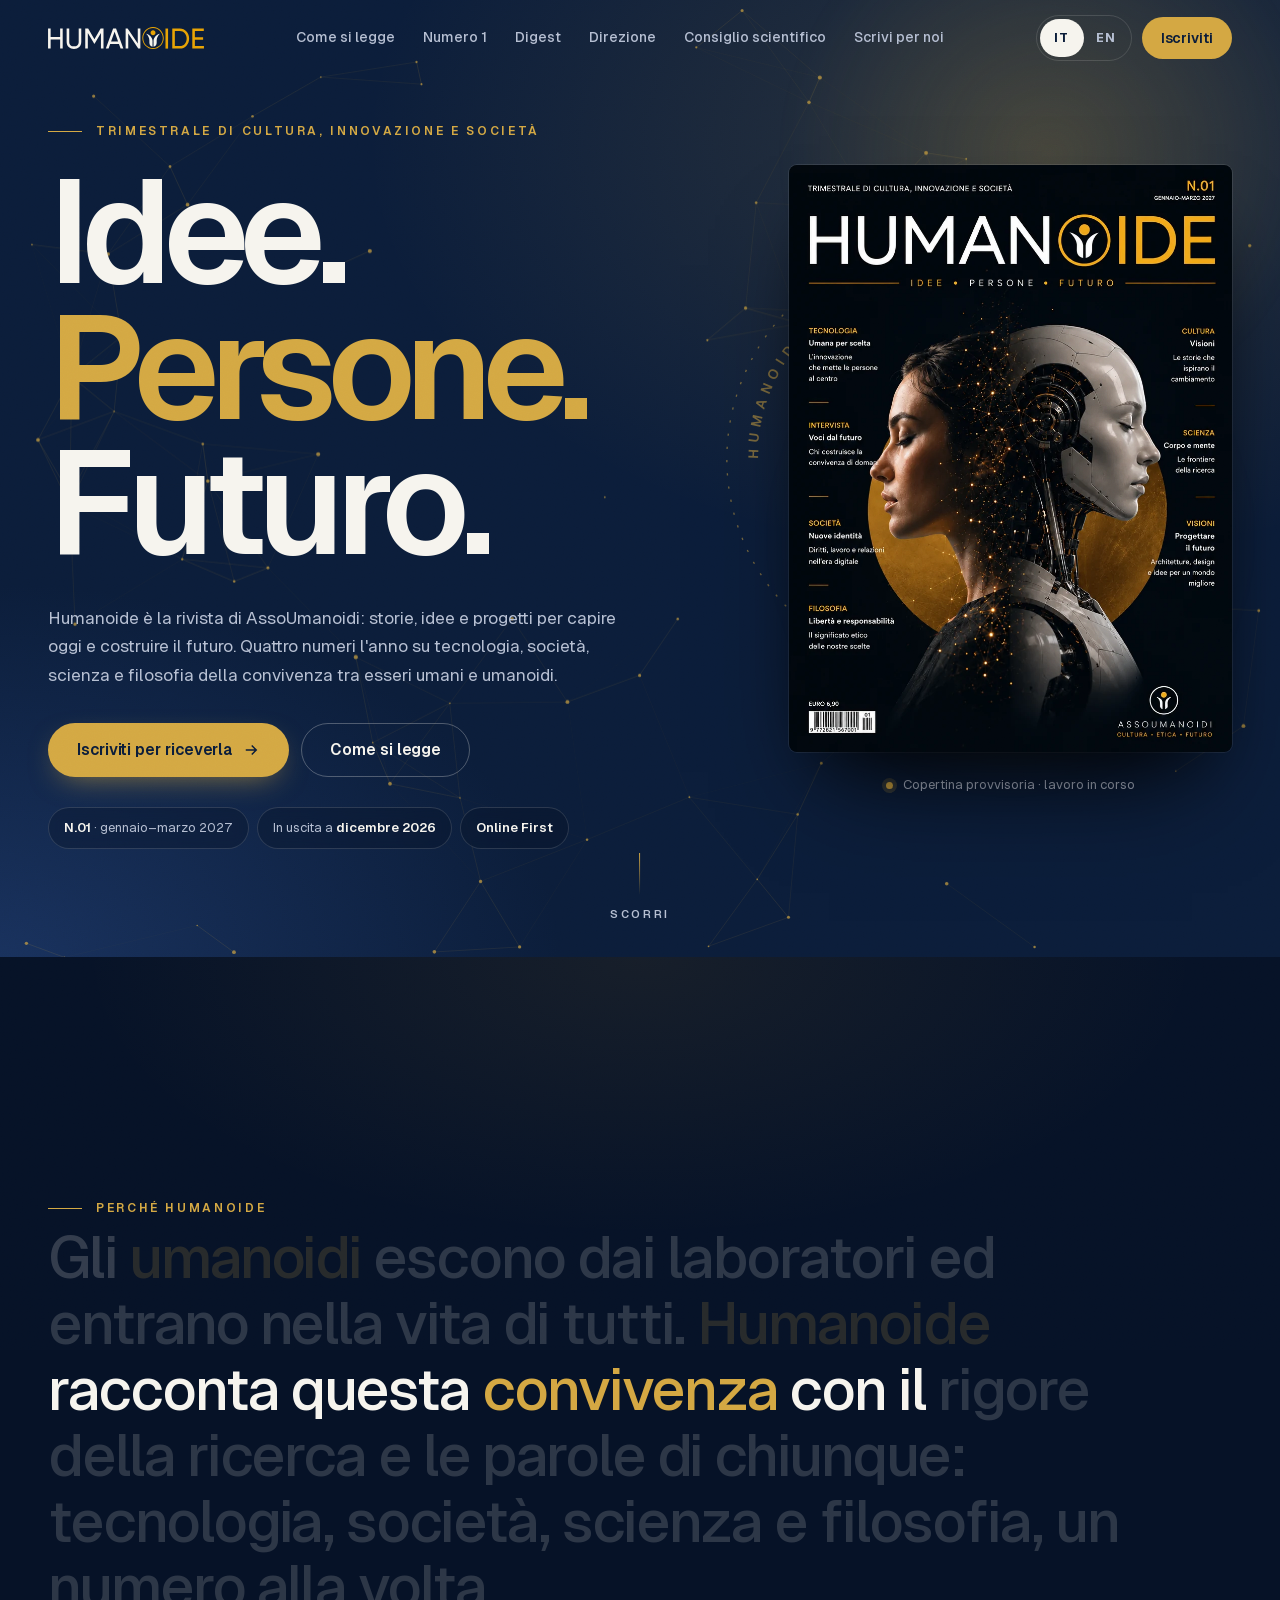
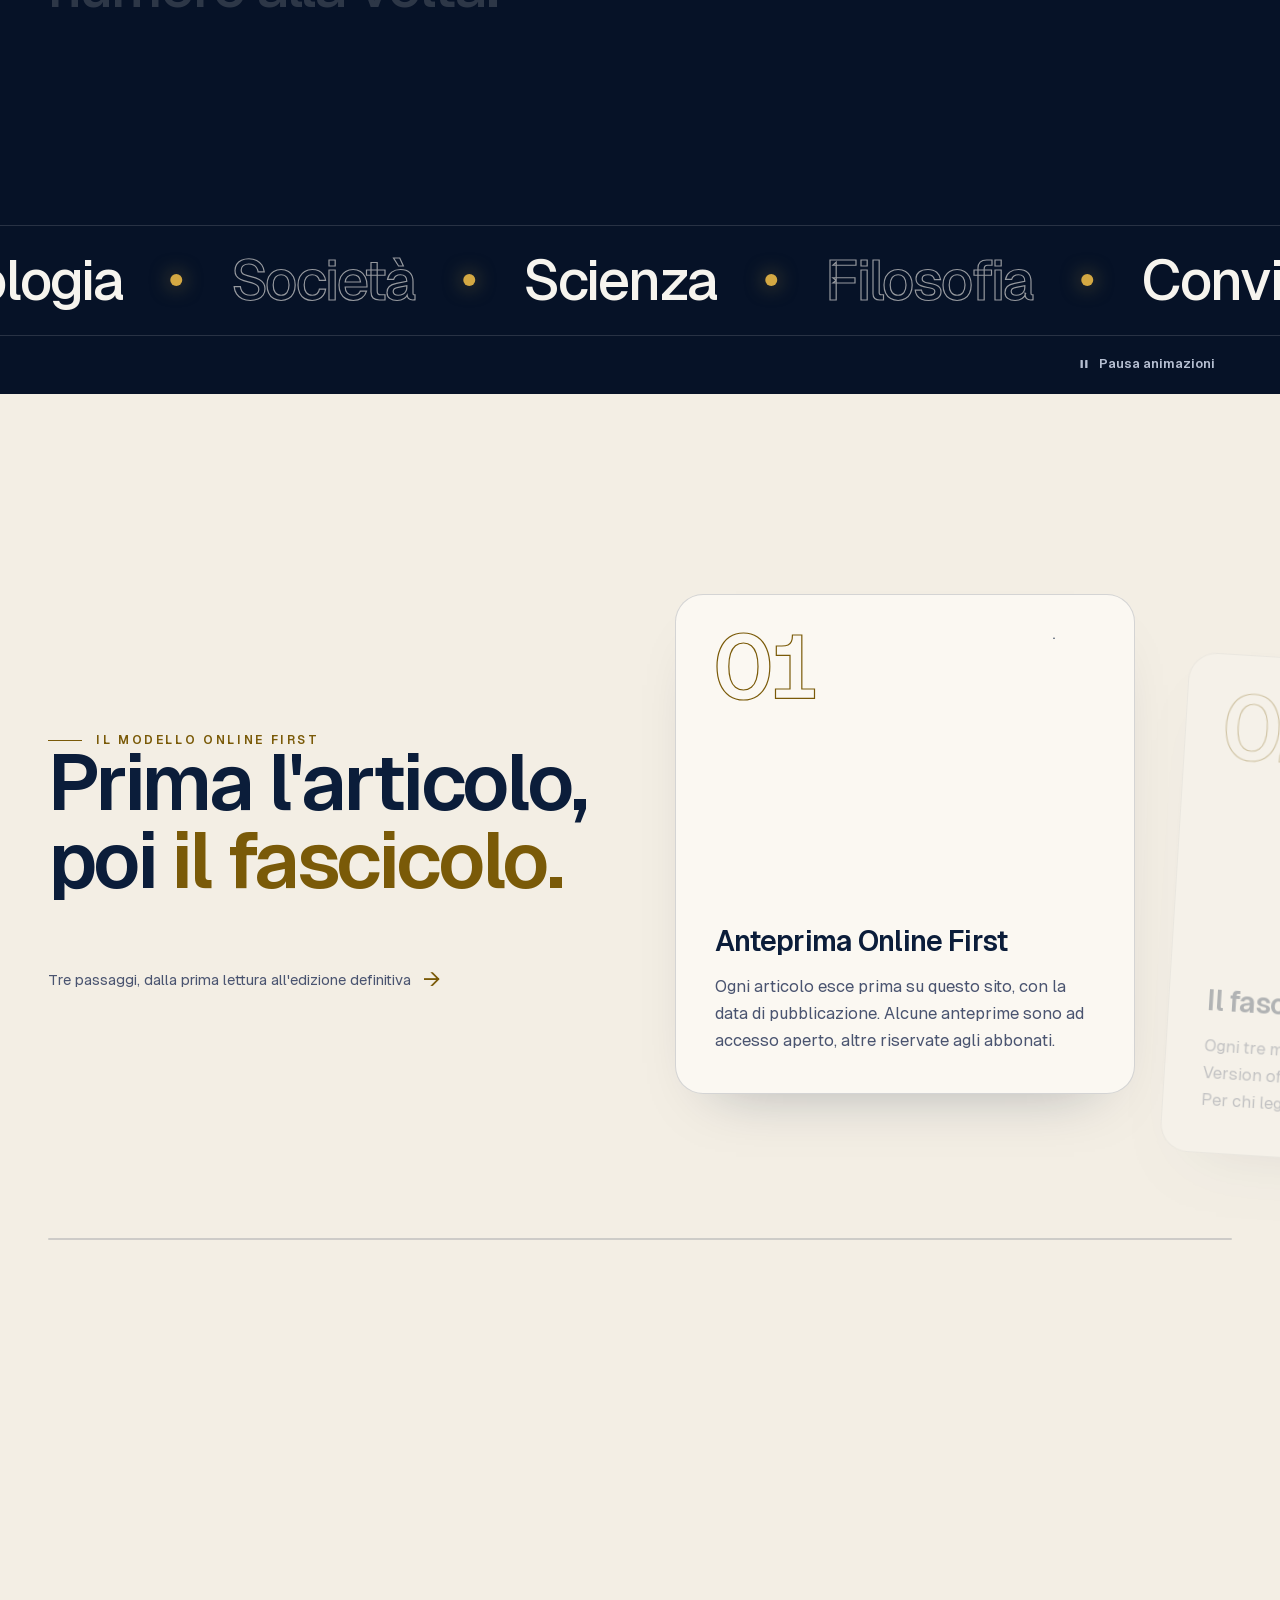
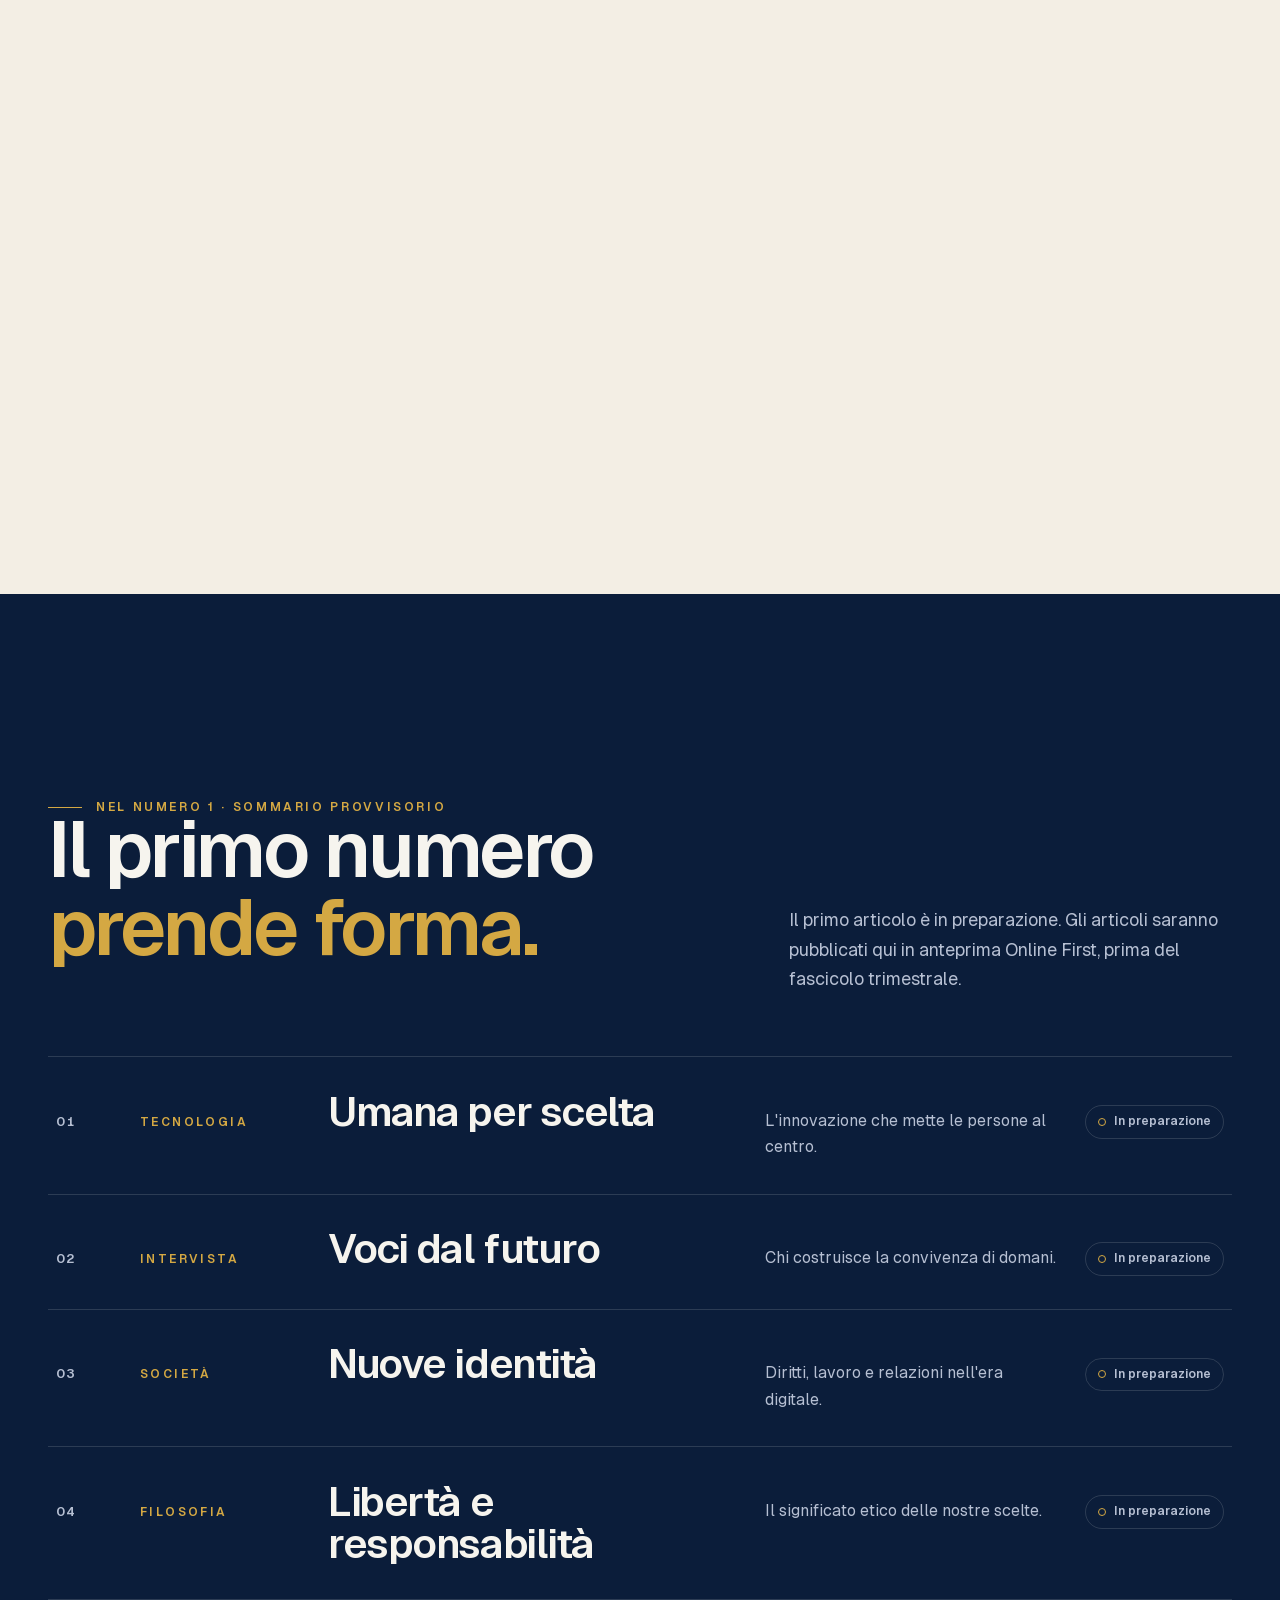
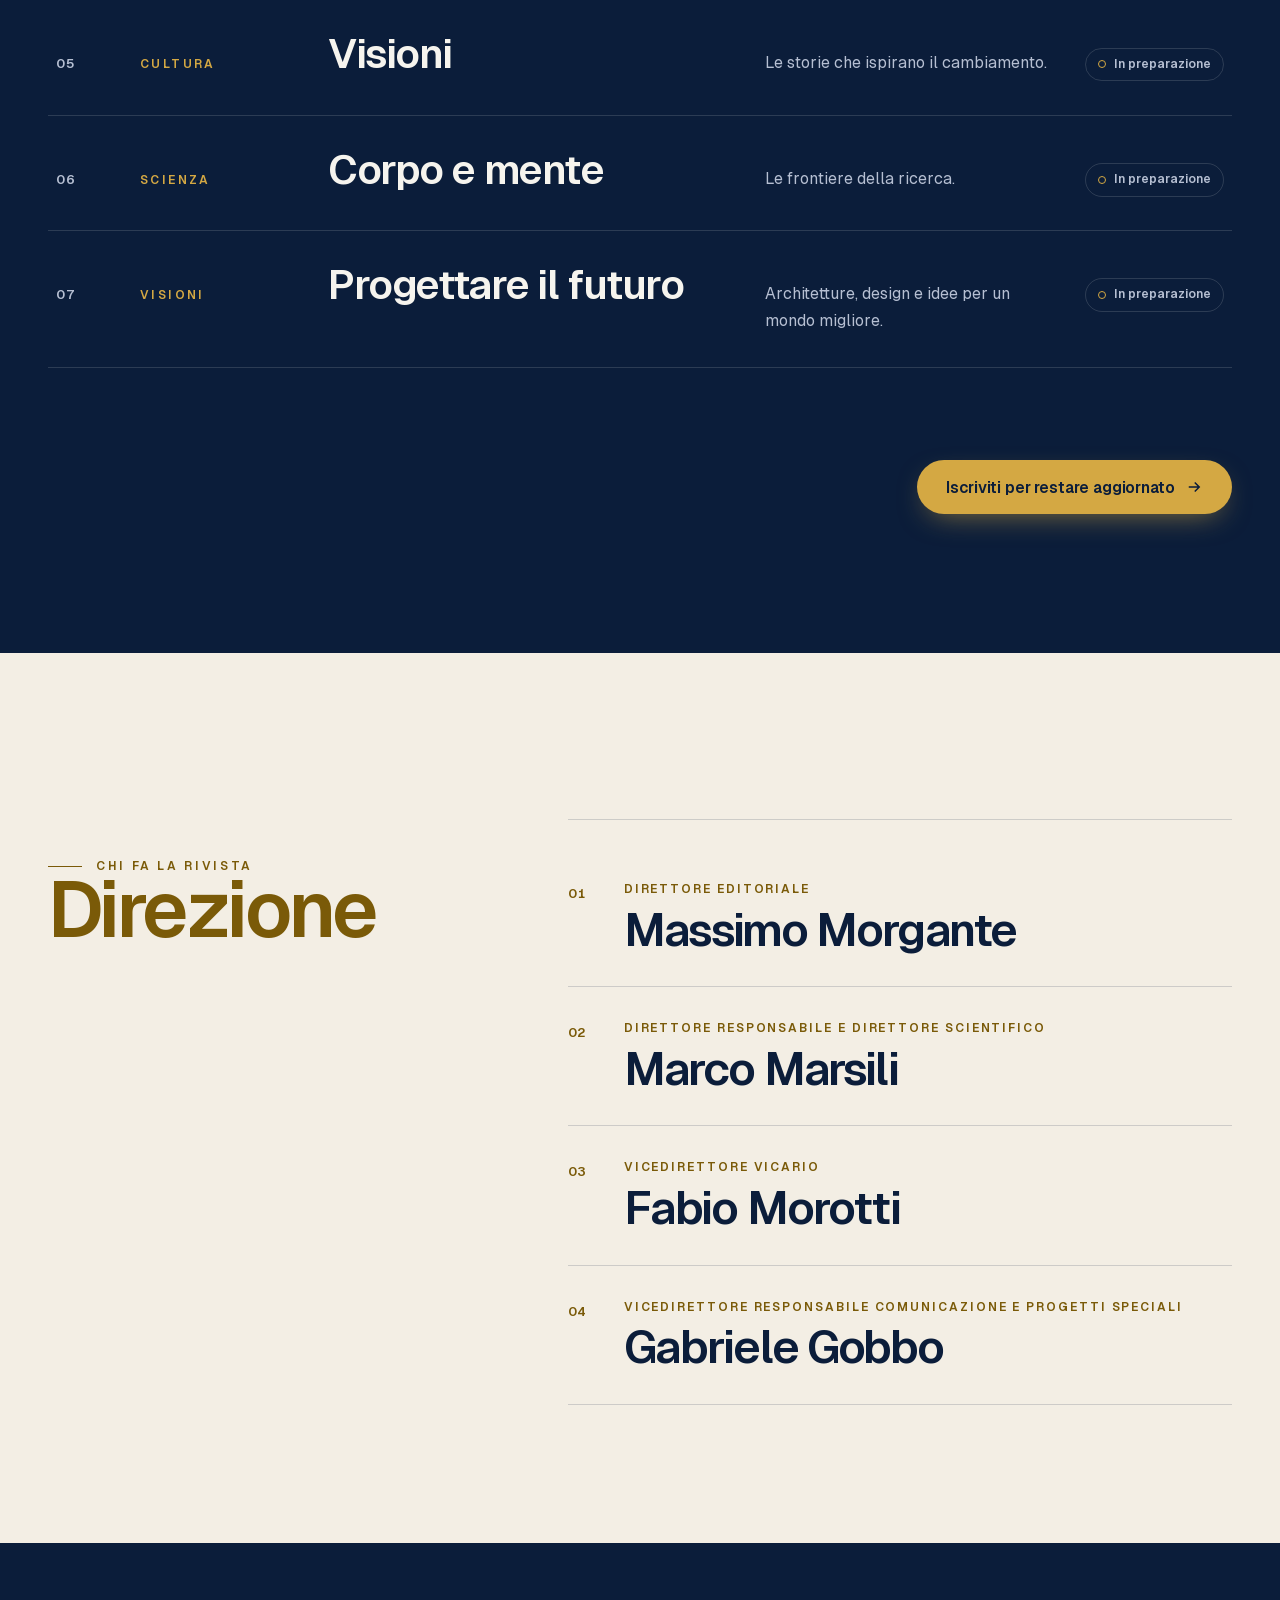
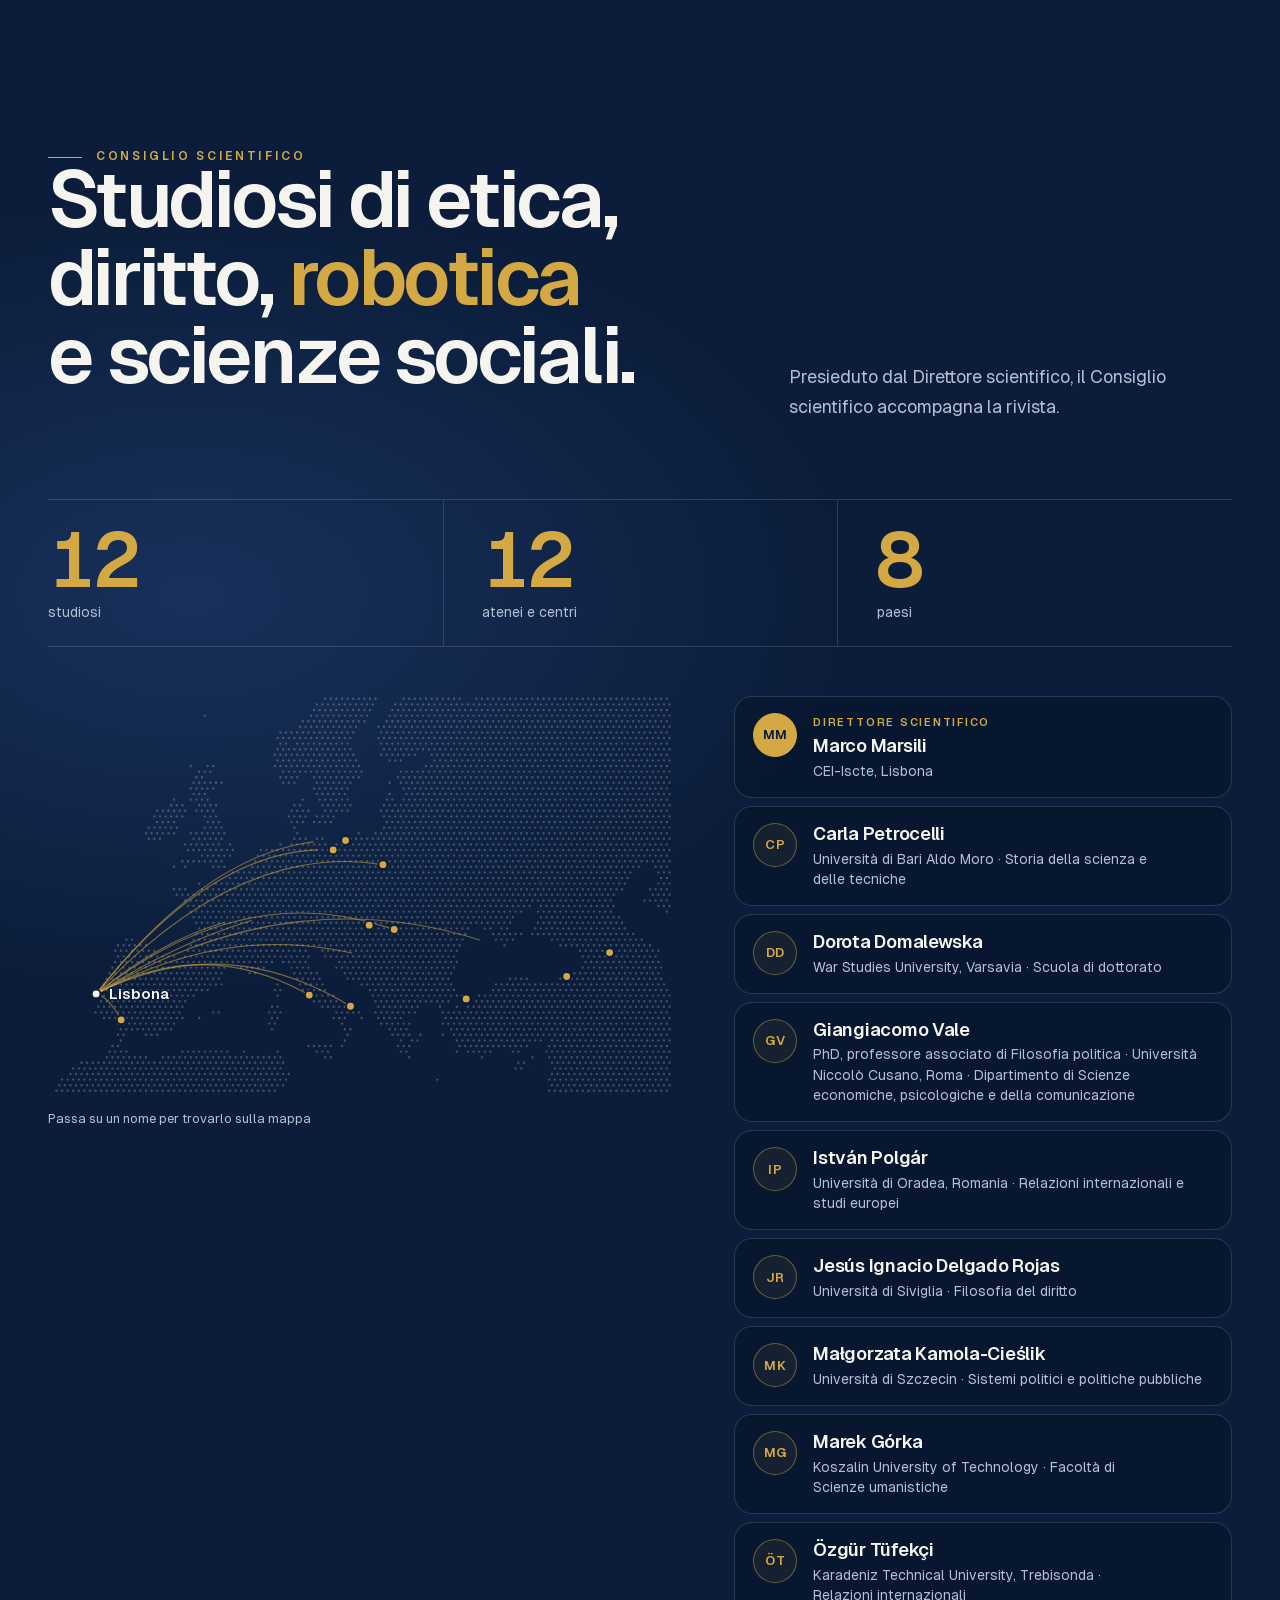
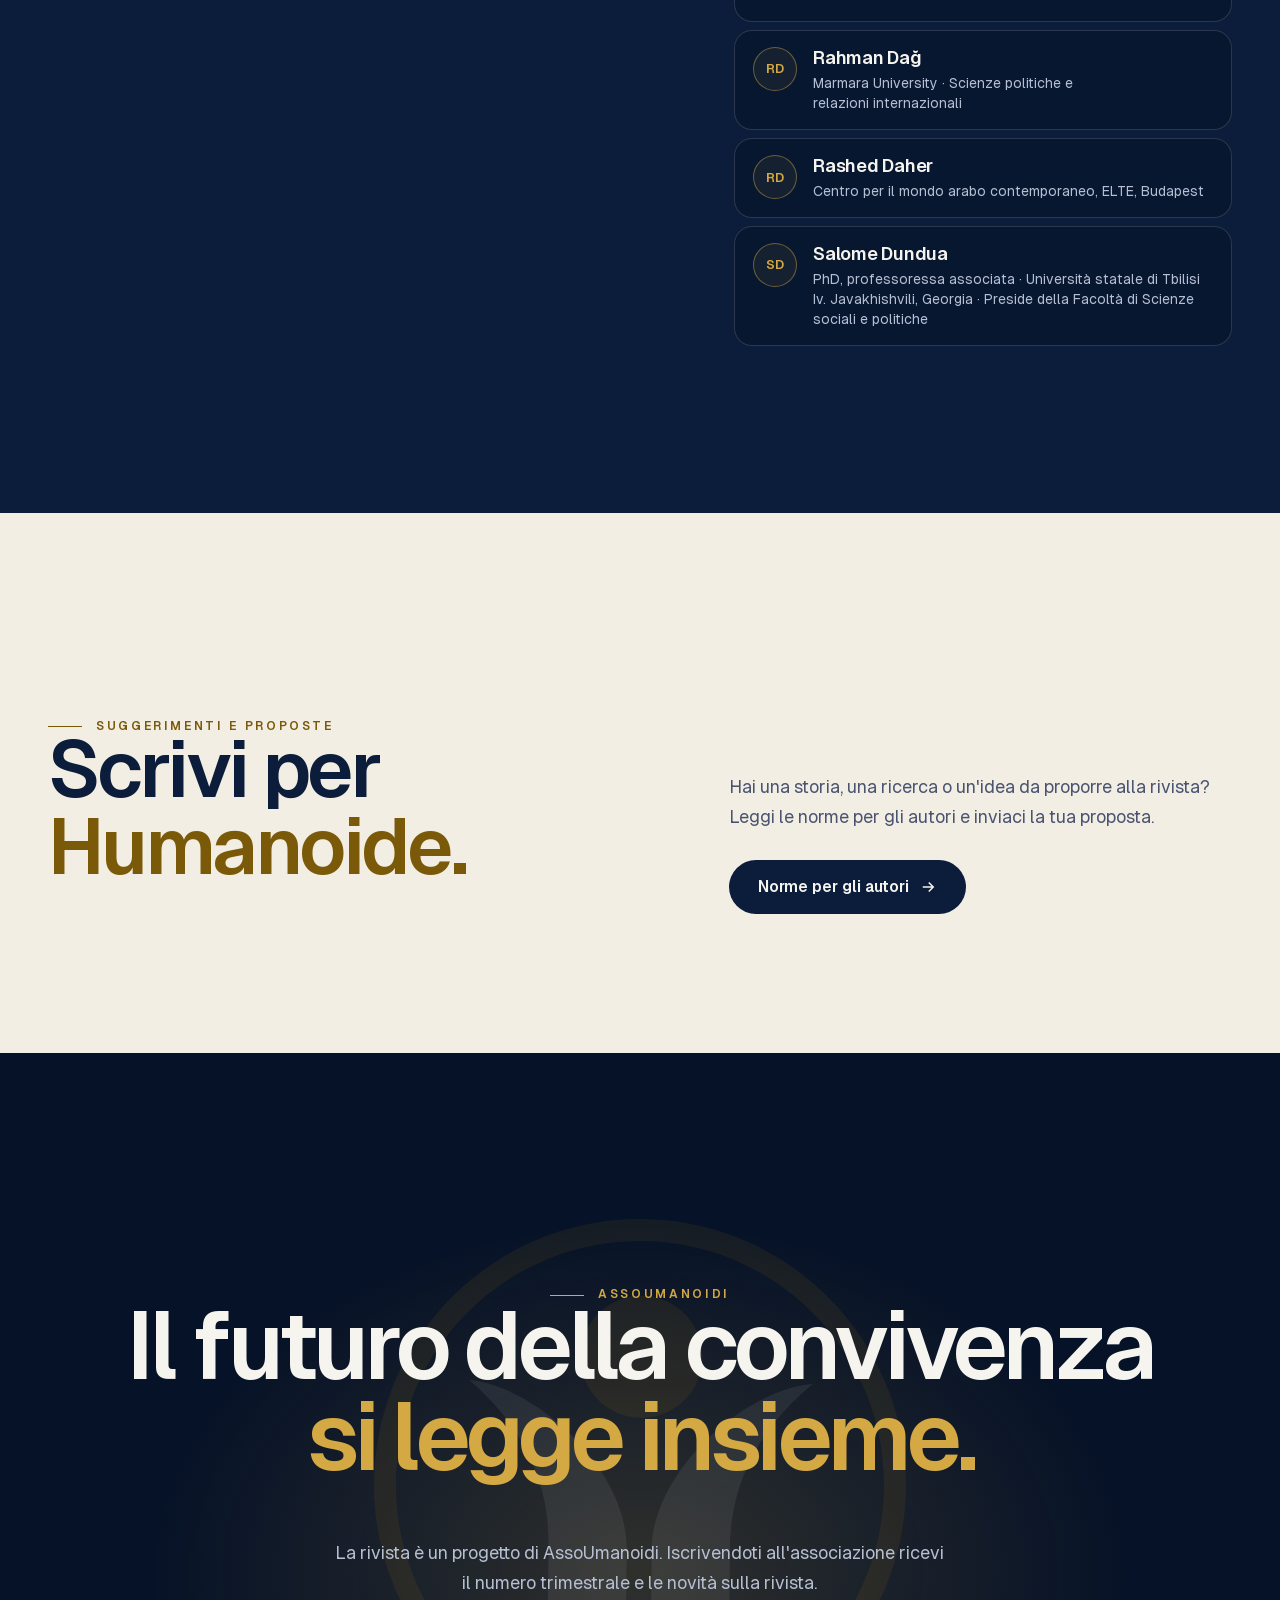
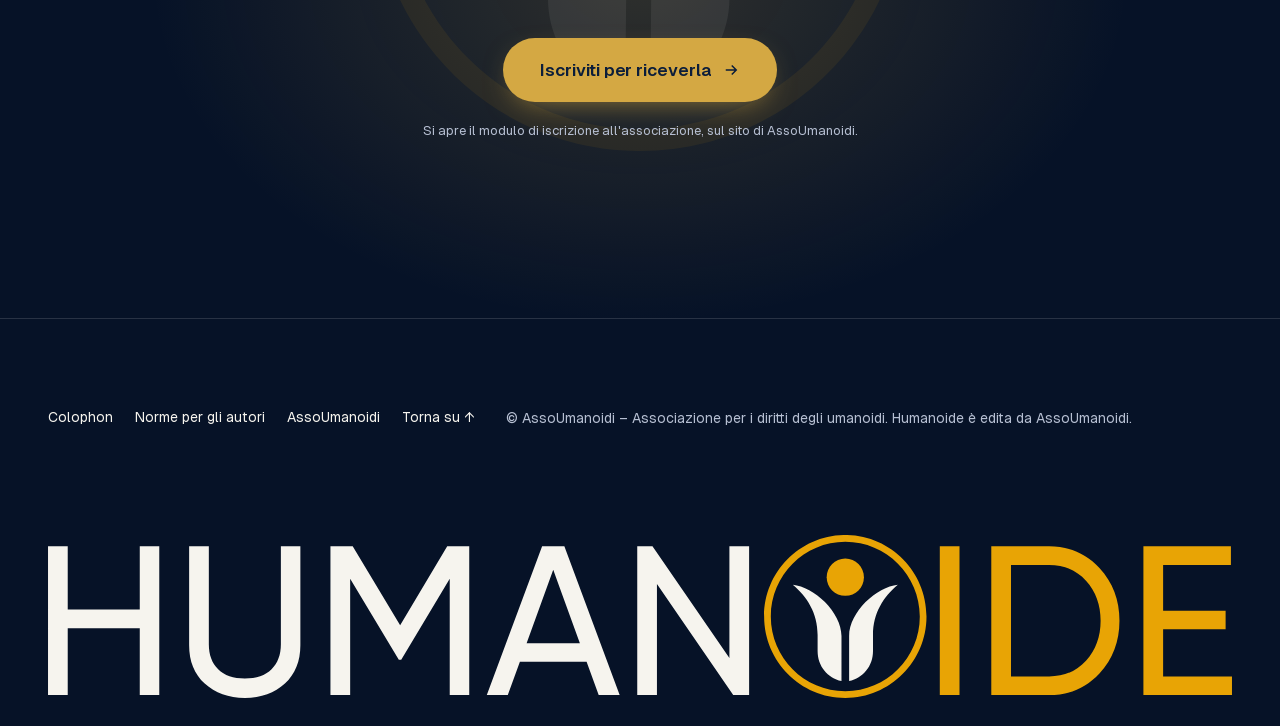
==== commit 632f1ceb: "Digest: voce nel menu e proxy Netlify da humanoideonline.com/digest verso l'app del Digest Co-Author" ====
--- a/index.html
+++ b/index.html
@@ -45,6 +45,7 @@
     <nav class="nav" aria-label="Sezioni / Sections">
       <a href="#come"><span lang="it">Come si legge</span><span lang="en">How to read</span></a>
       <a href="#articoli"><span lang="it">Numero 1</span><span lang="en">Issue 1</span></a>
+      <a href="/digest" data-it="/digest" data-en="/en/digest"><span lang="it">Digest</span><span lang="en">Digest</span></a>
       <a href="#direzione"><span lang="it">Direzione</span><span lang="en">Editorial board</span></a>
       <a href="#consiglio"><span lang="it">Consiglio scientifico</span><span lang="en">Scientific Council</span></a>
       <a href="#scrivi"><span lang="it">Scrivi per noi</span><span lang="en">Write for us</span></a>
@@ -67,9 +68,10 @@
   <nav aria-label="Menu">
     <a href="#come"><span class="mm-n">01</span><span lang="it">Come si legge</span><span lang="en">How to read</span></a>
     <a href="#articoli"><span class="mm-n">02</span><span lang="it">Numero 1</span><span lang="en">Issue 1</span></a>
-    <a href="#direzione"><span class="mm-n">03</span><span lang="it">Direzione</span><span lang="en">Editorial board</span></a>
-    <a href="#consiglio"><span class="mm-n">04</span><span lang="it">Consiglio scientifico</span><span lang="en">Scientific Council</span></a>
-    <a href="#scrivi"><span class="mm-n">05</span><span lang="it">Scrivi per noi</span><span lang="en">Write for us</span></a>
+    <a href="/digest" data-it="/digest" data-en="/en/digest"><span class="mm-n">03</span><span lang="it">Digest</span><span lang="en">Digest</span></a>
+    <a href="#direzione"><span class="mm-n">04</span><span lang="it">Direzione</span><span lang="en">Editorial board</span></a>
+    <a href="#consiglio"><span class="mm-n">05</span><span lang="it">Consiglio scientifico</span><span lang="en">Scientific Council</span></a>
+    <a href="#scrivi"><span class="mm-n">06</span><span lang="it">Scrivi per noi</span><span lang="en">Write for us</span></a>
   </nav>
   <a class="btn btn-oro" href="https://assoumanoidi.it/#aderisci" data-it="https://assoumanoidi.it/#aderisci" data-en="https://assoumanoidi.it/en#aderisci">
     <span lang="it">Iscriviti per riceverla</span><span lang="en">Subscribe to receive it</span>
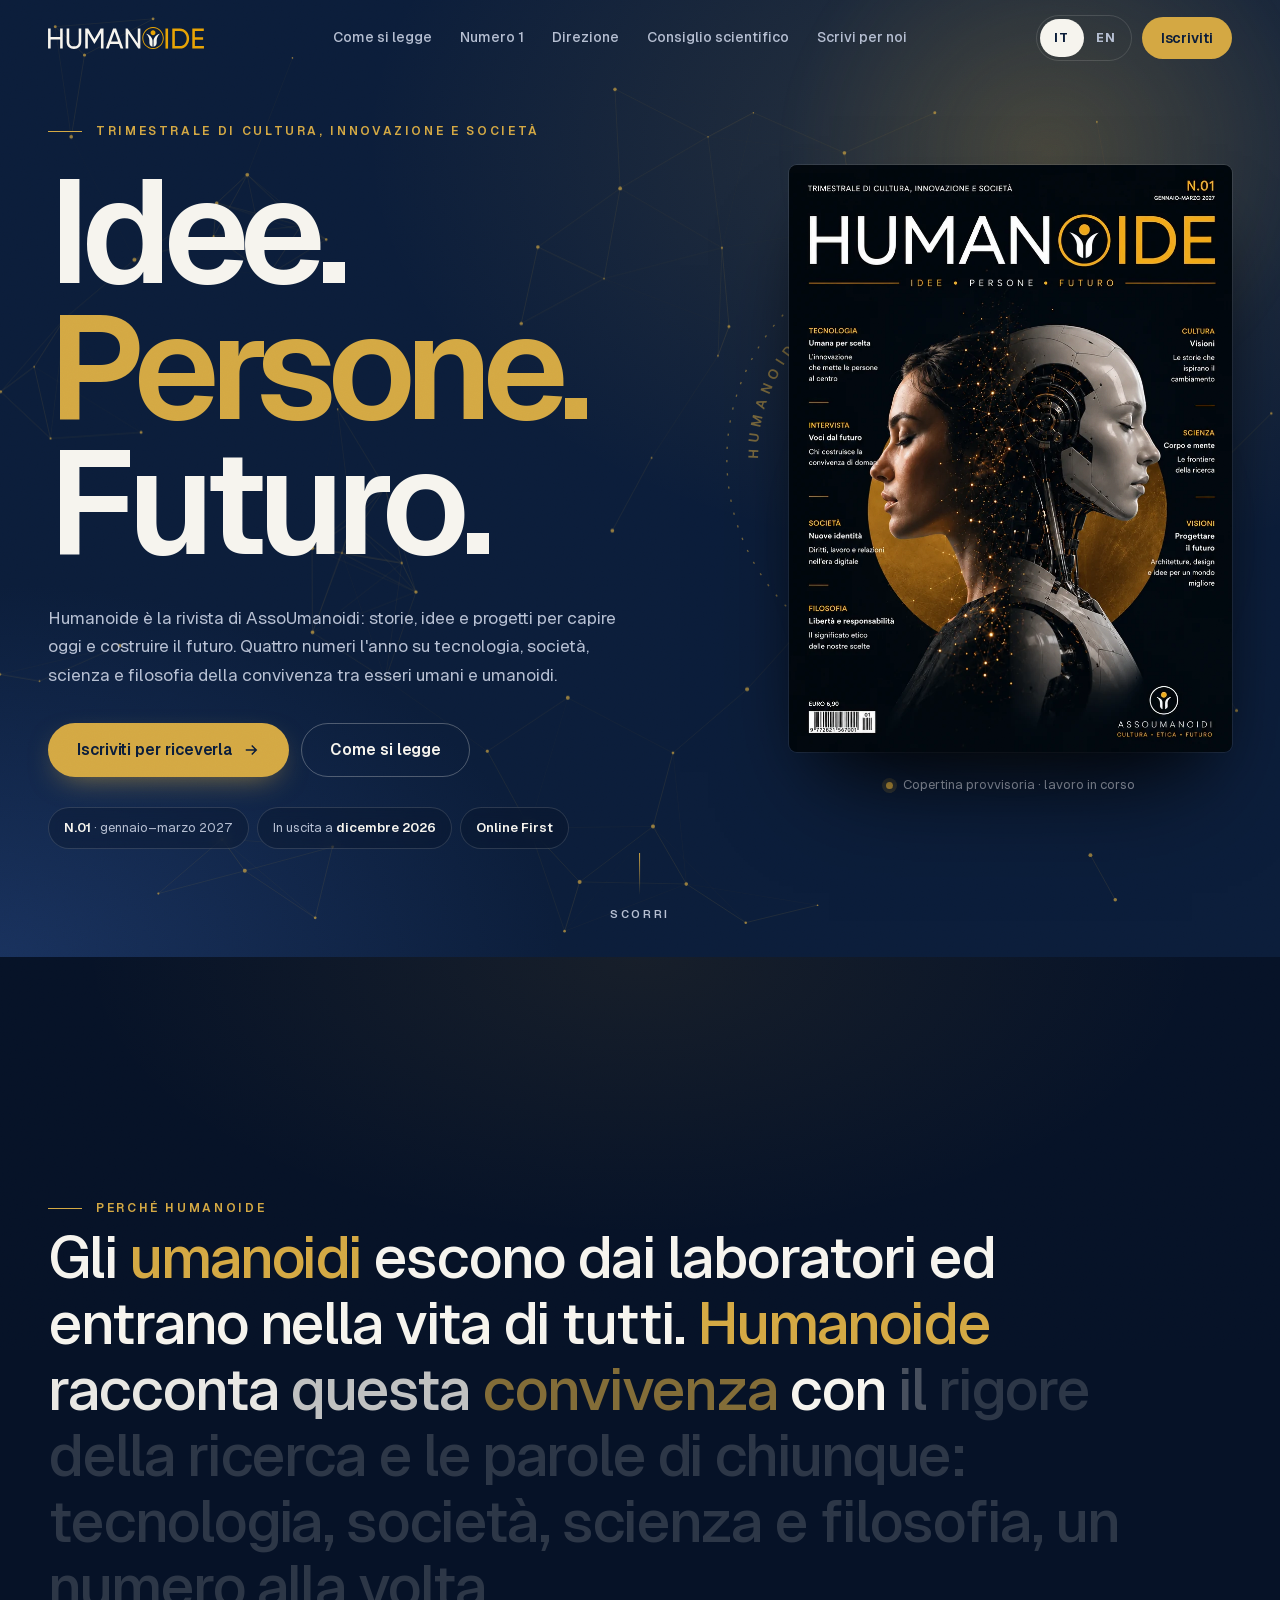
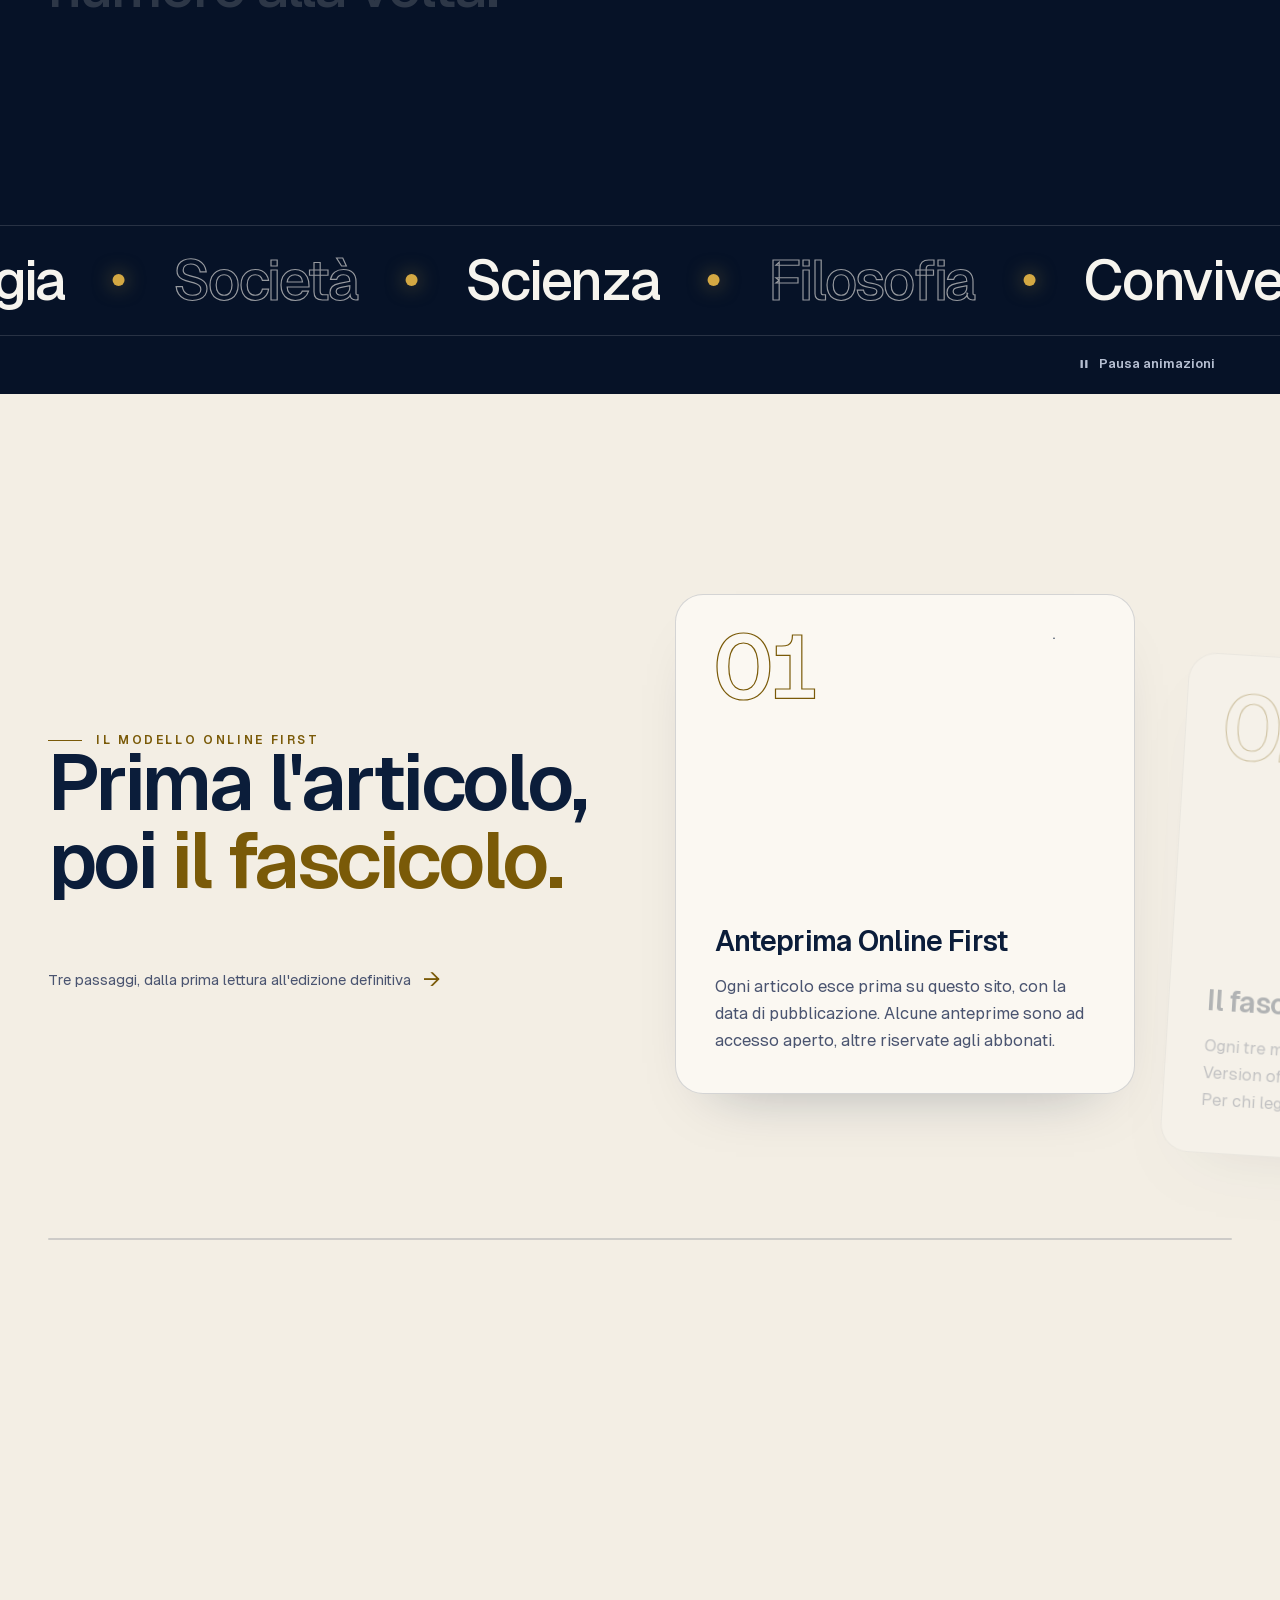
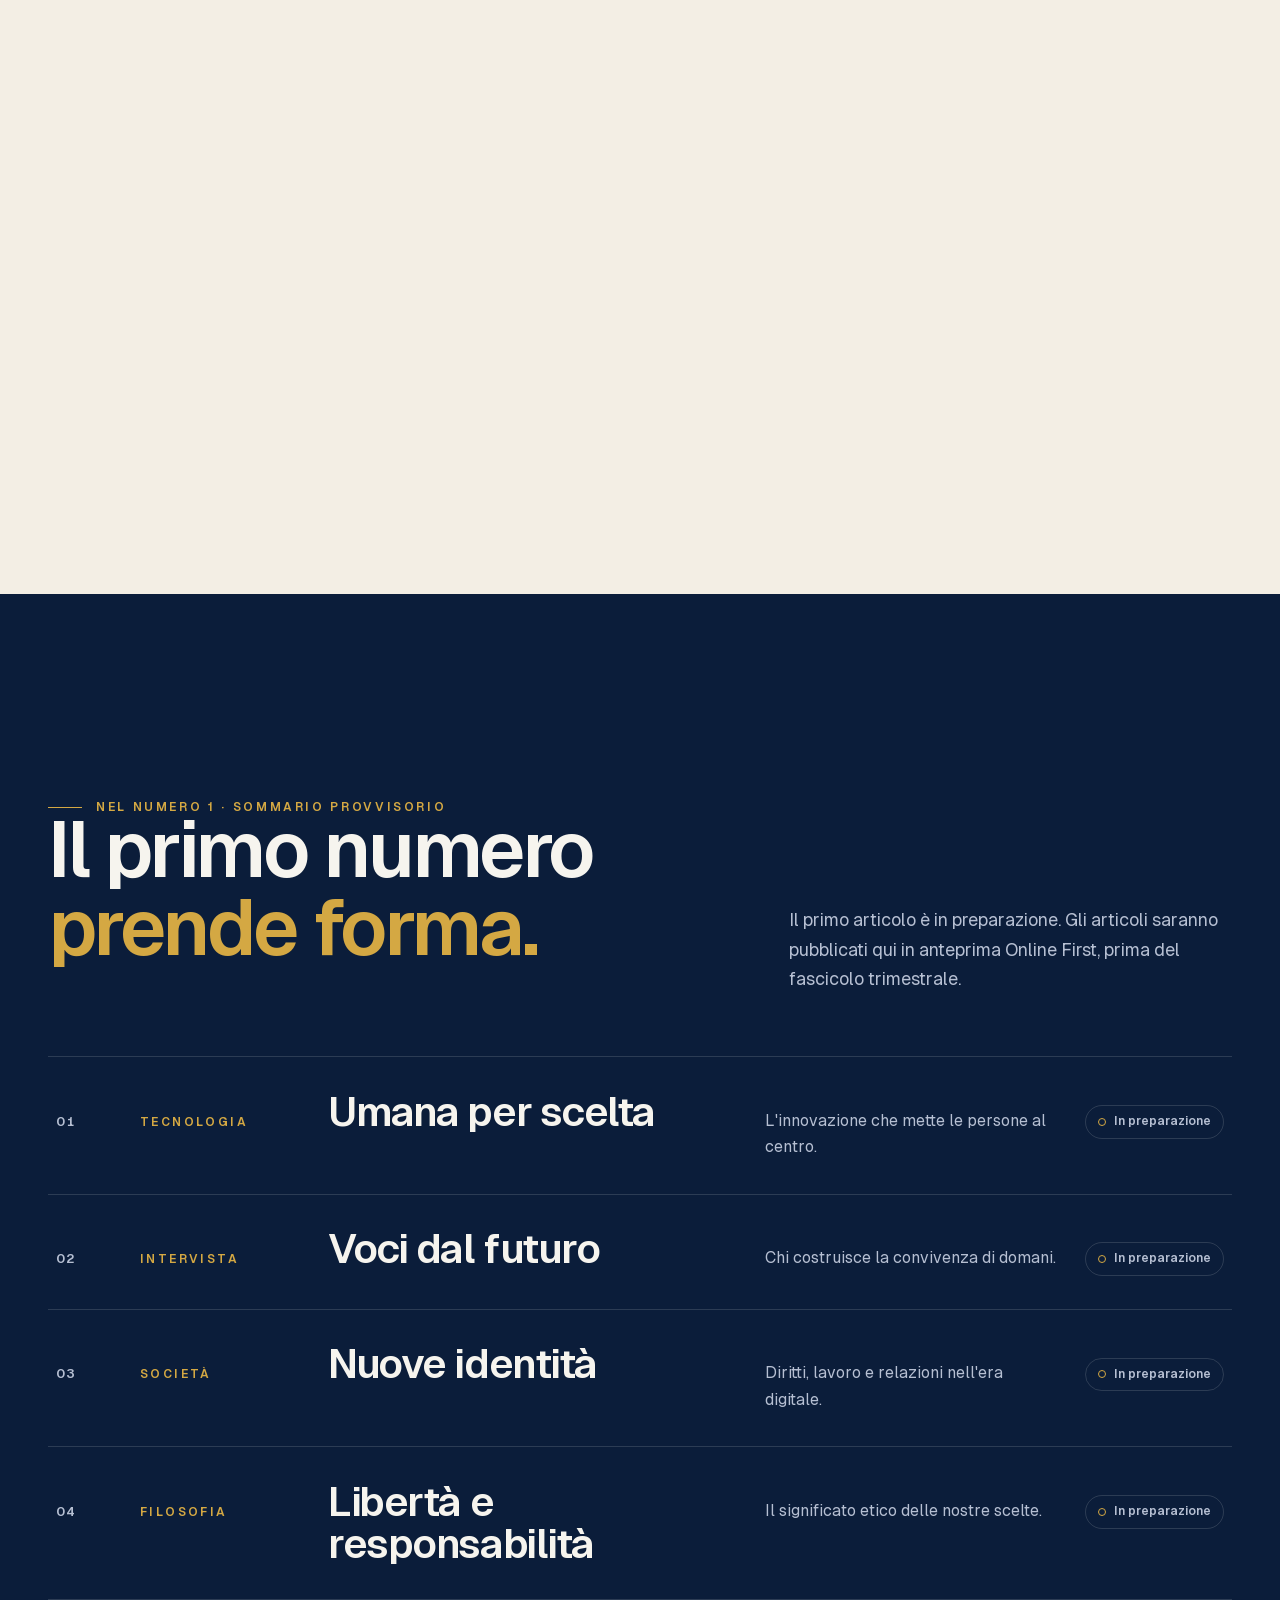
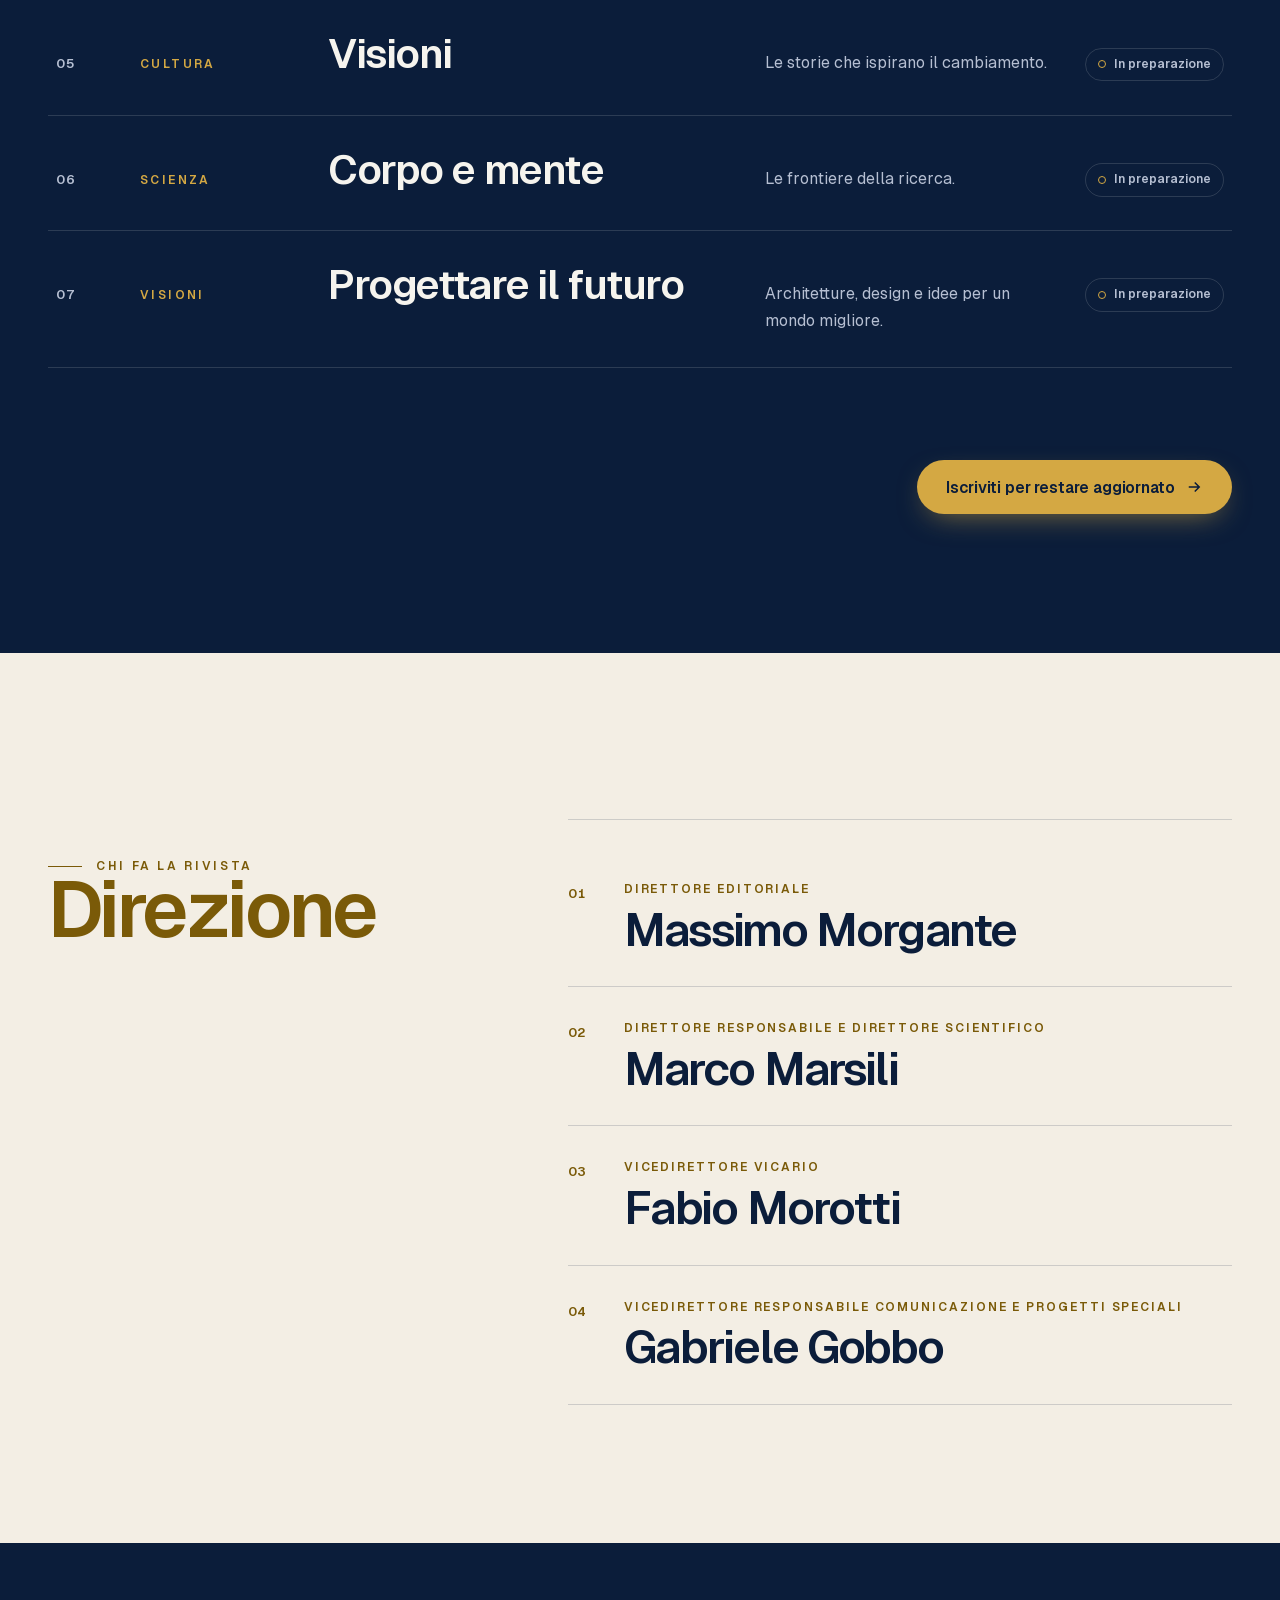
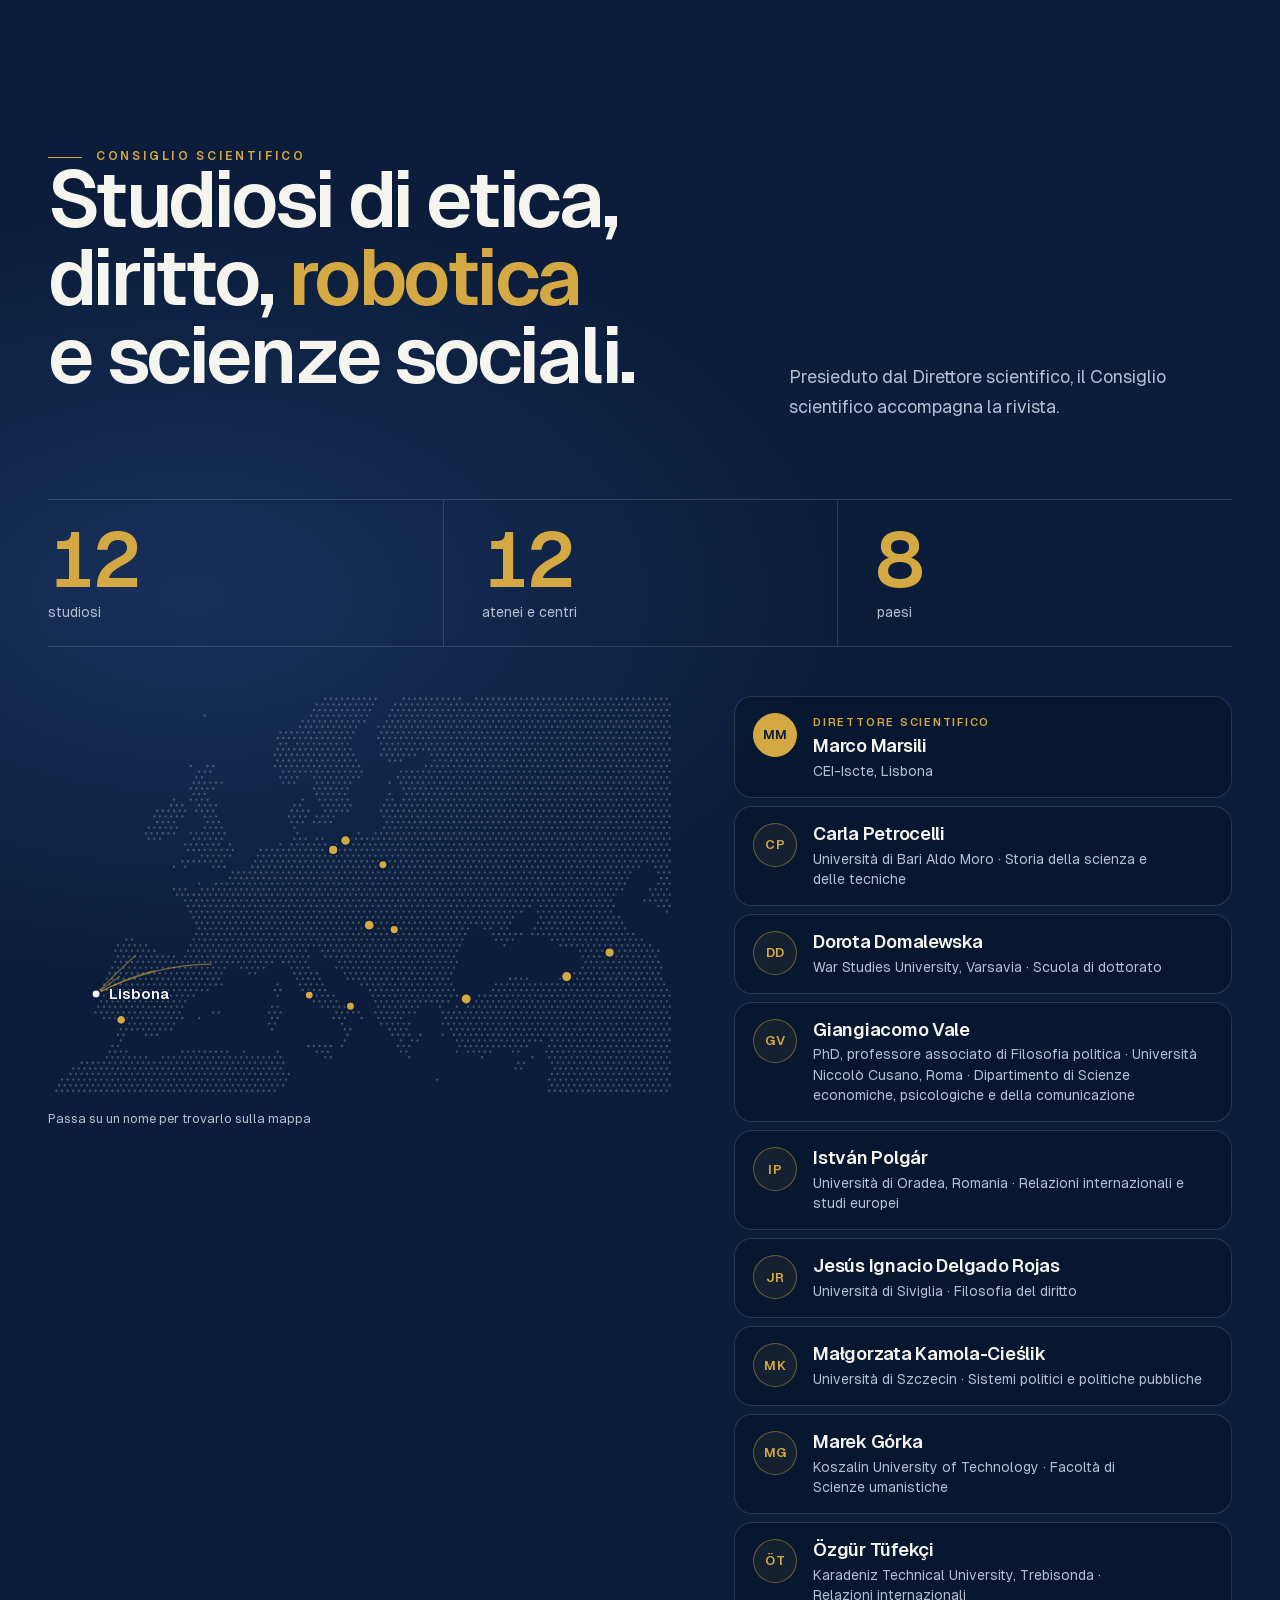
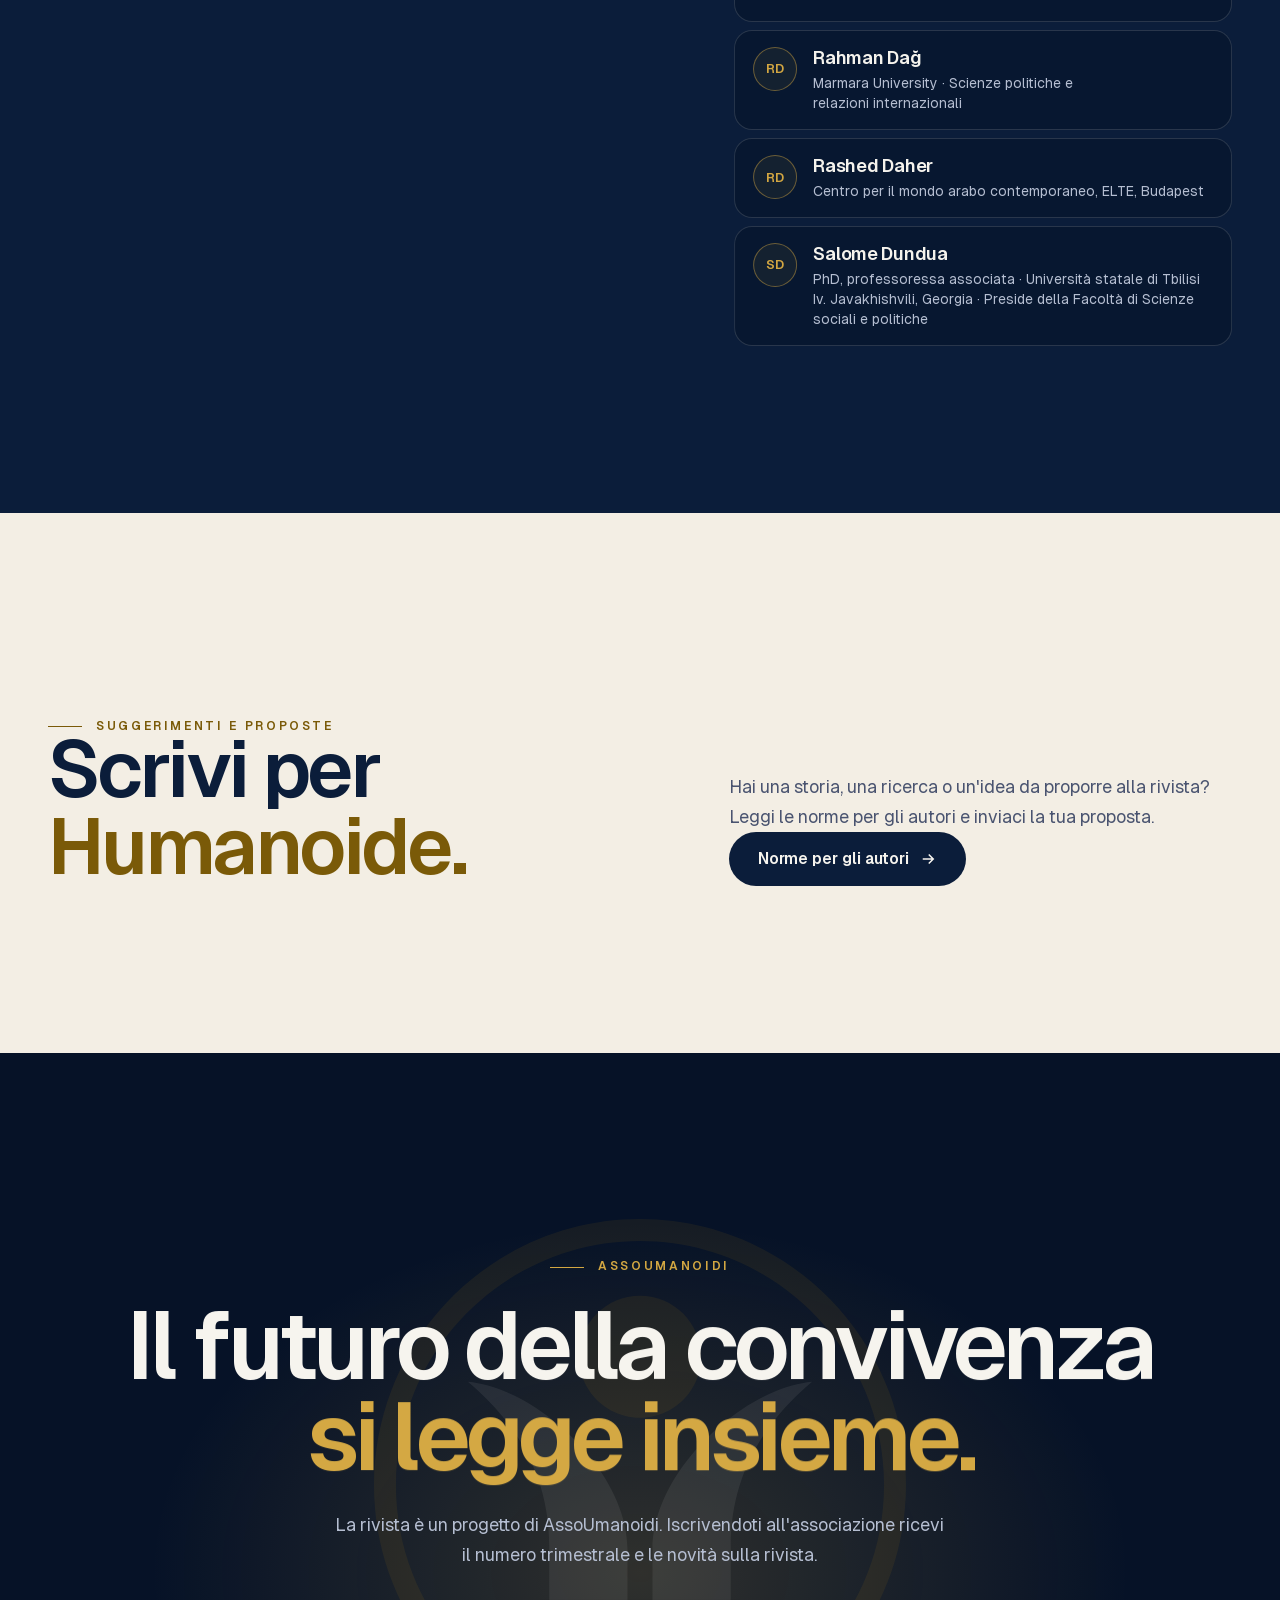
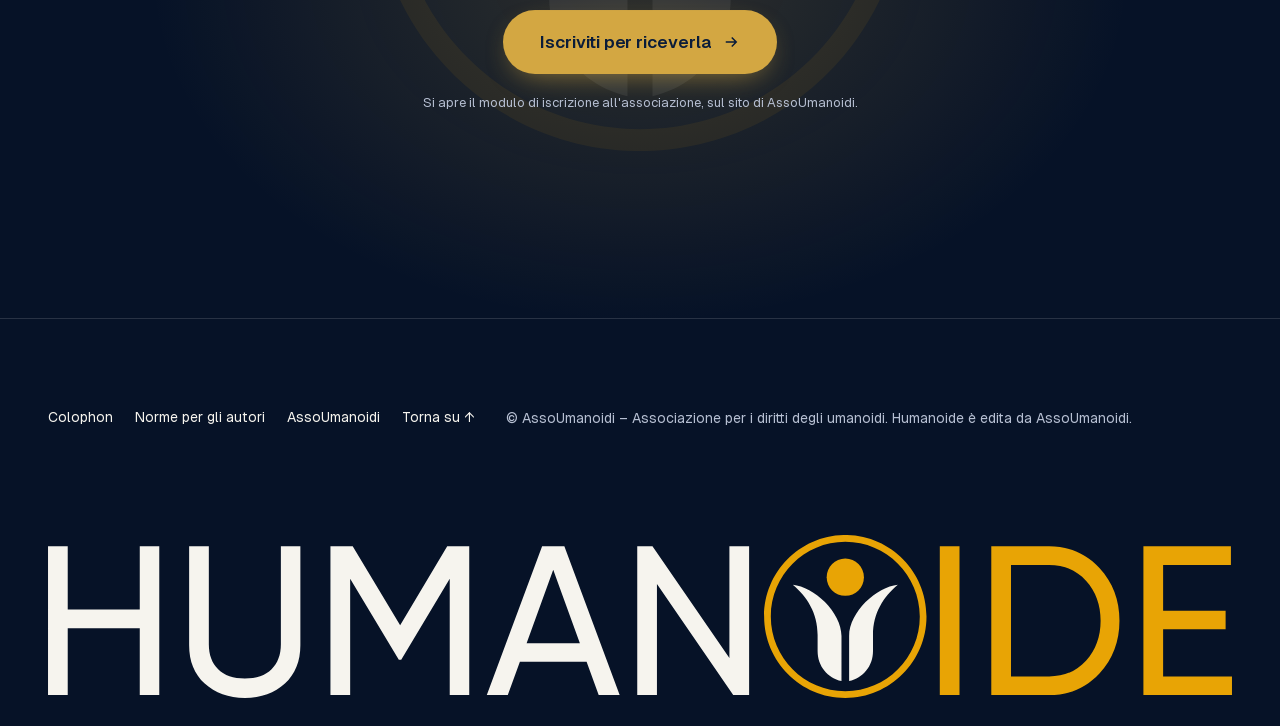
==== commit 6962efcd: "Digest: tolta la voce dal menu finché non è provato (il proxy resta, l'accesso è riservato) Co-Autho" ====
--- a/index.html
+++ b/index.html
@@ -45,7 +45,6 @@
     <nav class="nav" aria-label="Sezioni / Sections">
       <a href="#come"><span lang="it">Come si legge</span><span lang="en">How to read</span></a>
       <a href="#articoli"><span lang="it">Numero 1</span><span lang="en">Issue 1</span></a>
-      <a href="/digest" data-it="/digest" data-en="/en/digest"><span lang="it">Digest</span><span lang="en">Digest</span></a>
       <a href="#direzione"><span lang="it">Direzione</span><span lang="en">Editorial board</span></a>
       <a href="#consiglio"><span lang="it">Consiglio scientifico</span><span lang="en">Scientific Council</span></a>
       <a href="#scrivi"><span lang="it">Scrivi per noi</span><span lang="en">Write for us</span></a>
@@ -68,10 +67,9 @@
   <nav aria-label="Menu">
     <a href="#come"><span class="mm-n">01</span><span lang="it">Come si legge</span><span lang="en">How to read</span></a>
     <a href="#articoli"><span class="mm-n">02</span><span lang="it">Numero 1</span><span lang="en">Issue 1</span></a>
-    <a href="/digest" data-it="/digest" data-en="/en/digest"><span class="mm-n">03</span><span lang="it">Digest</span><span lang="en">Digest</span></a>
-    <a href="#direzione"><span class="mm-n">04</span><span lang="it">Direzione</span><span lang="en">Editorial board</span></a>
-    <a href="#consiglio"><span class="mm-n">05</span><span lang="it">Consiglio scientifico</span><span lang="en">Scientific Council</span></a>
-    <a href="#scrivi"><span class="mm-n">06</span><span lang="it">Scrivi per noi</span><span lang="en">Write for us</span></a>
+    <a href="#direzione"><span class="mm-n">03</span><span lang="it">Direzione</span><span lang="en">Editorial board</span></a>
+    <a href="#consiglio"><span class="mm-n">04</span><span lang="it">Consiglio scientifico</span><span lang="en">Scientific Council</span></a>
+    <a href="#scrivi"><span class="mm-n">05</span><span lang="it">Scrivi per noi</span><span lang="en">Write for us</span></a>
   </nav>
   <a class="btn btn-oro" href="https://assoumanoidi.it/#aderisci" data-it="https://assoumanoidi.it/#aderisci" data-en="https://assoumanoidi.it/en#aderisci">
     <span lang="it">Iscriviti per riceverla</span><span lang="en">Subscribe to receive it</span>
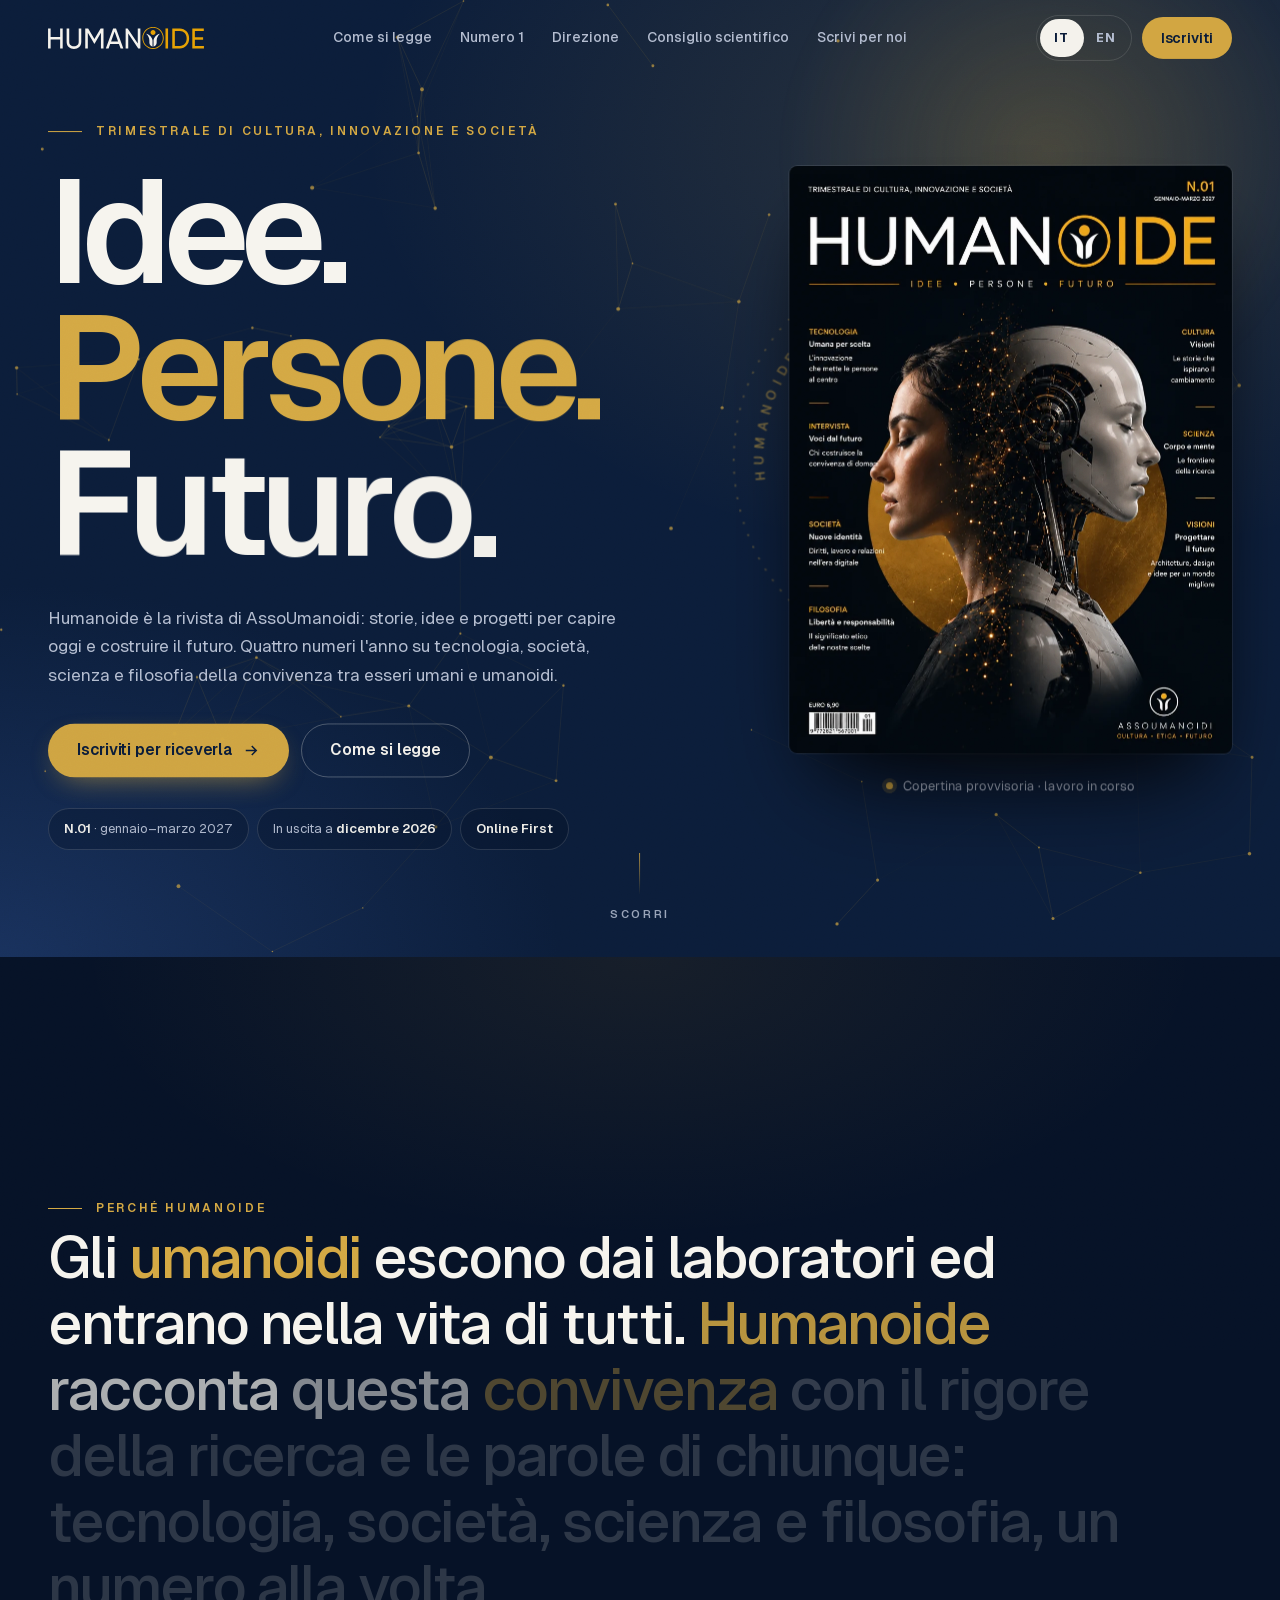
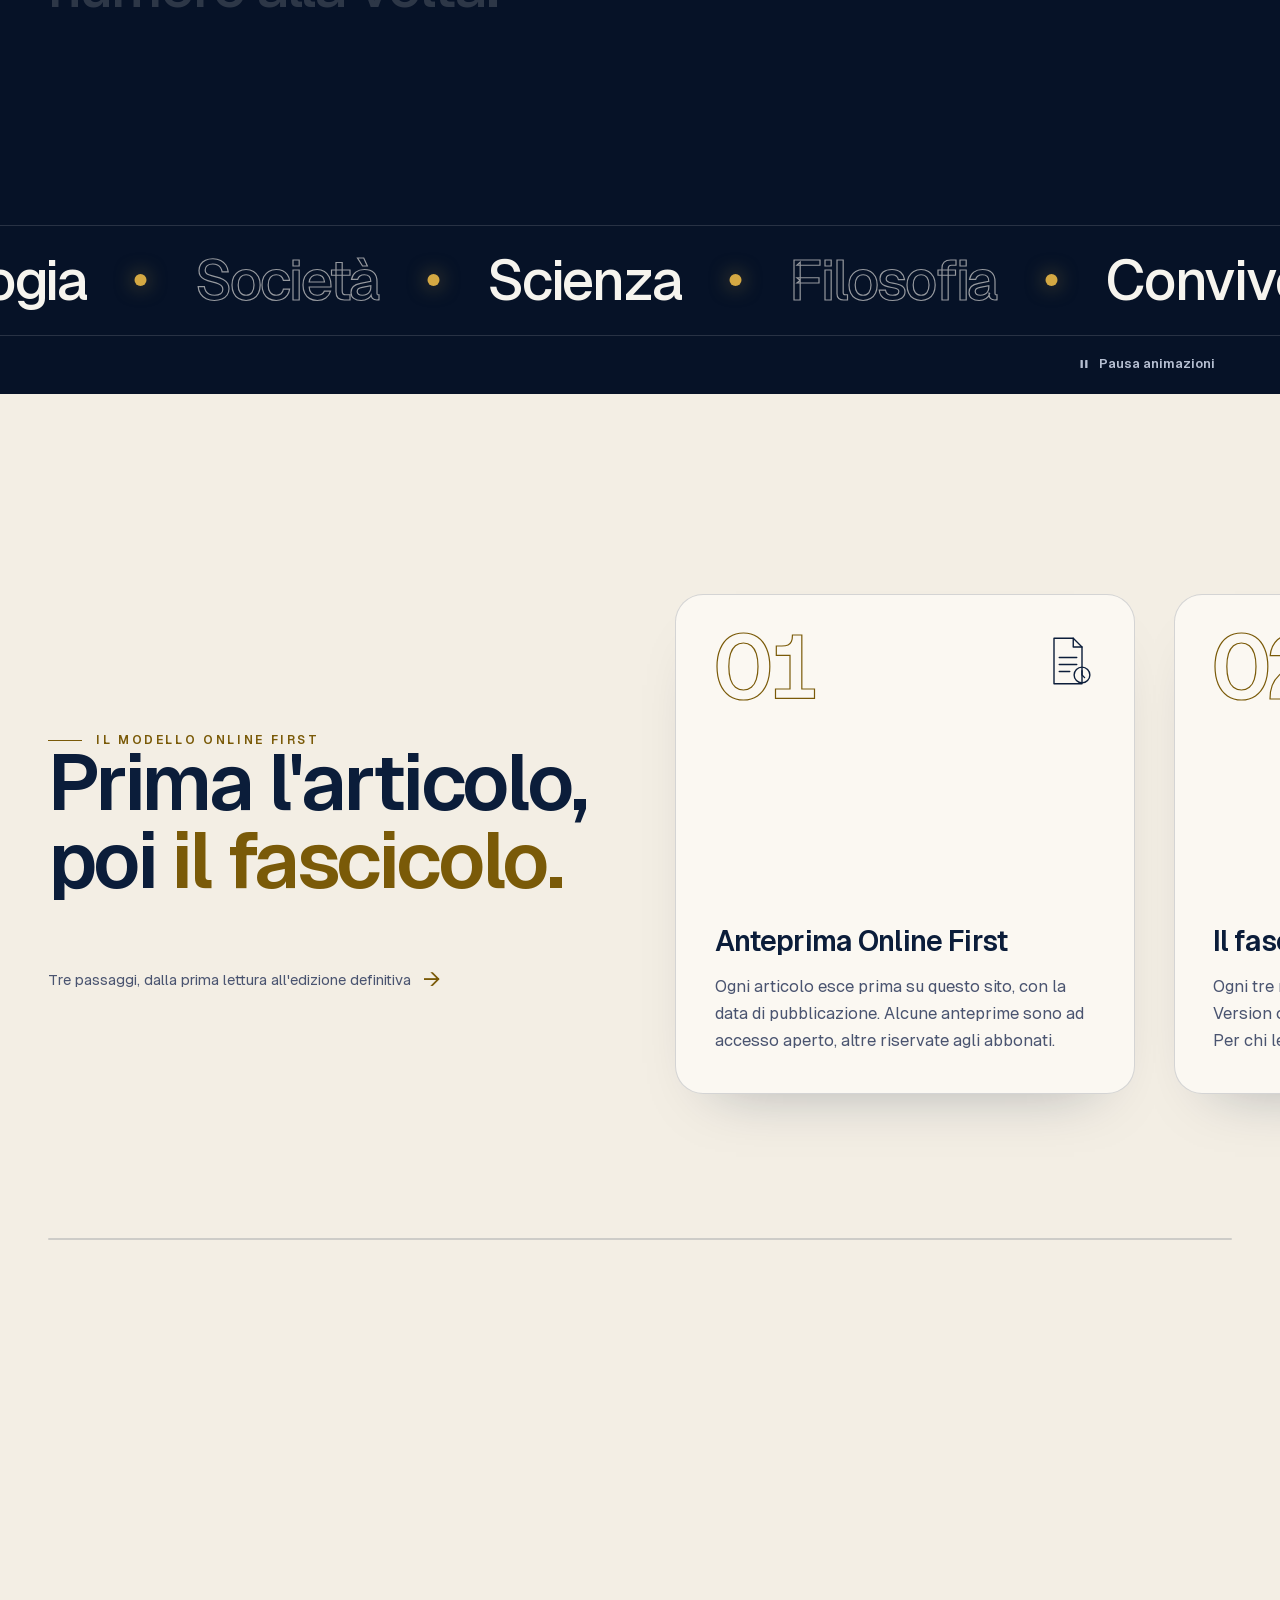
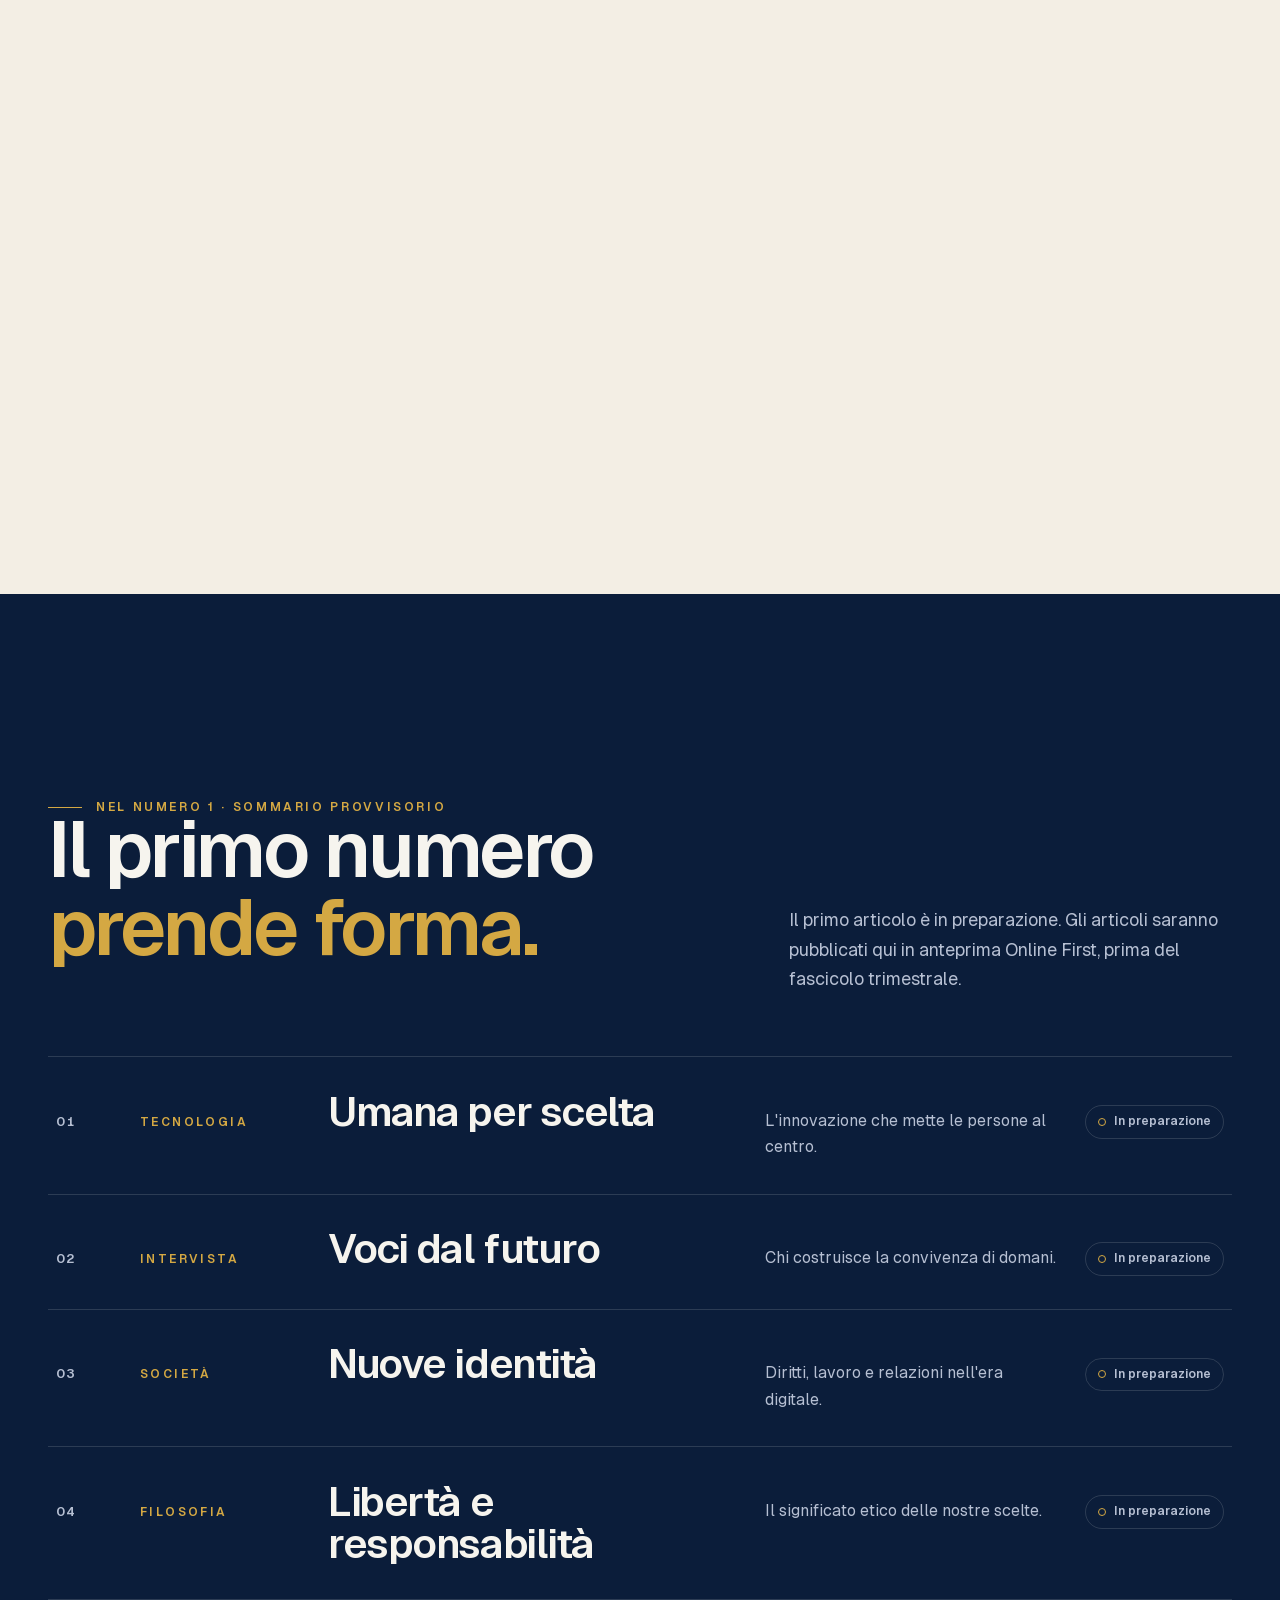
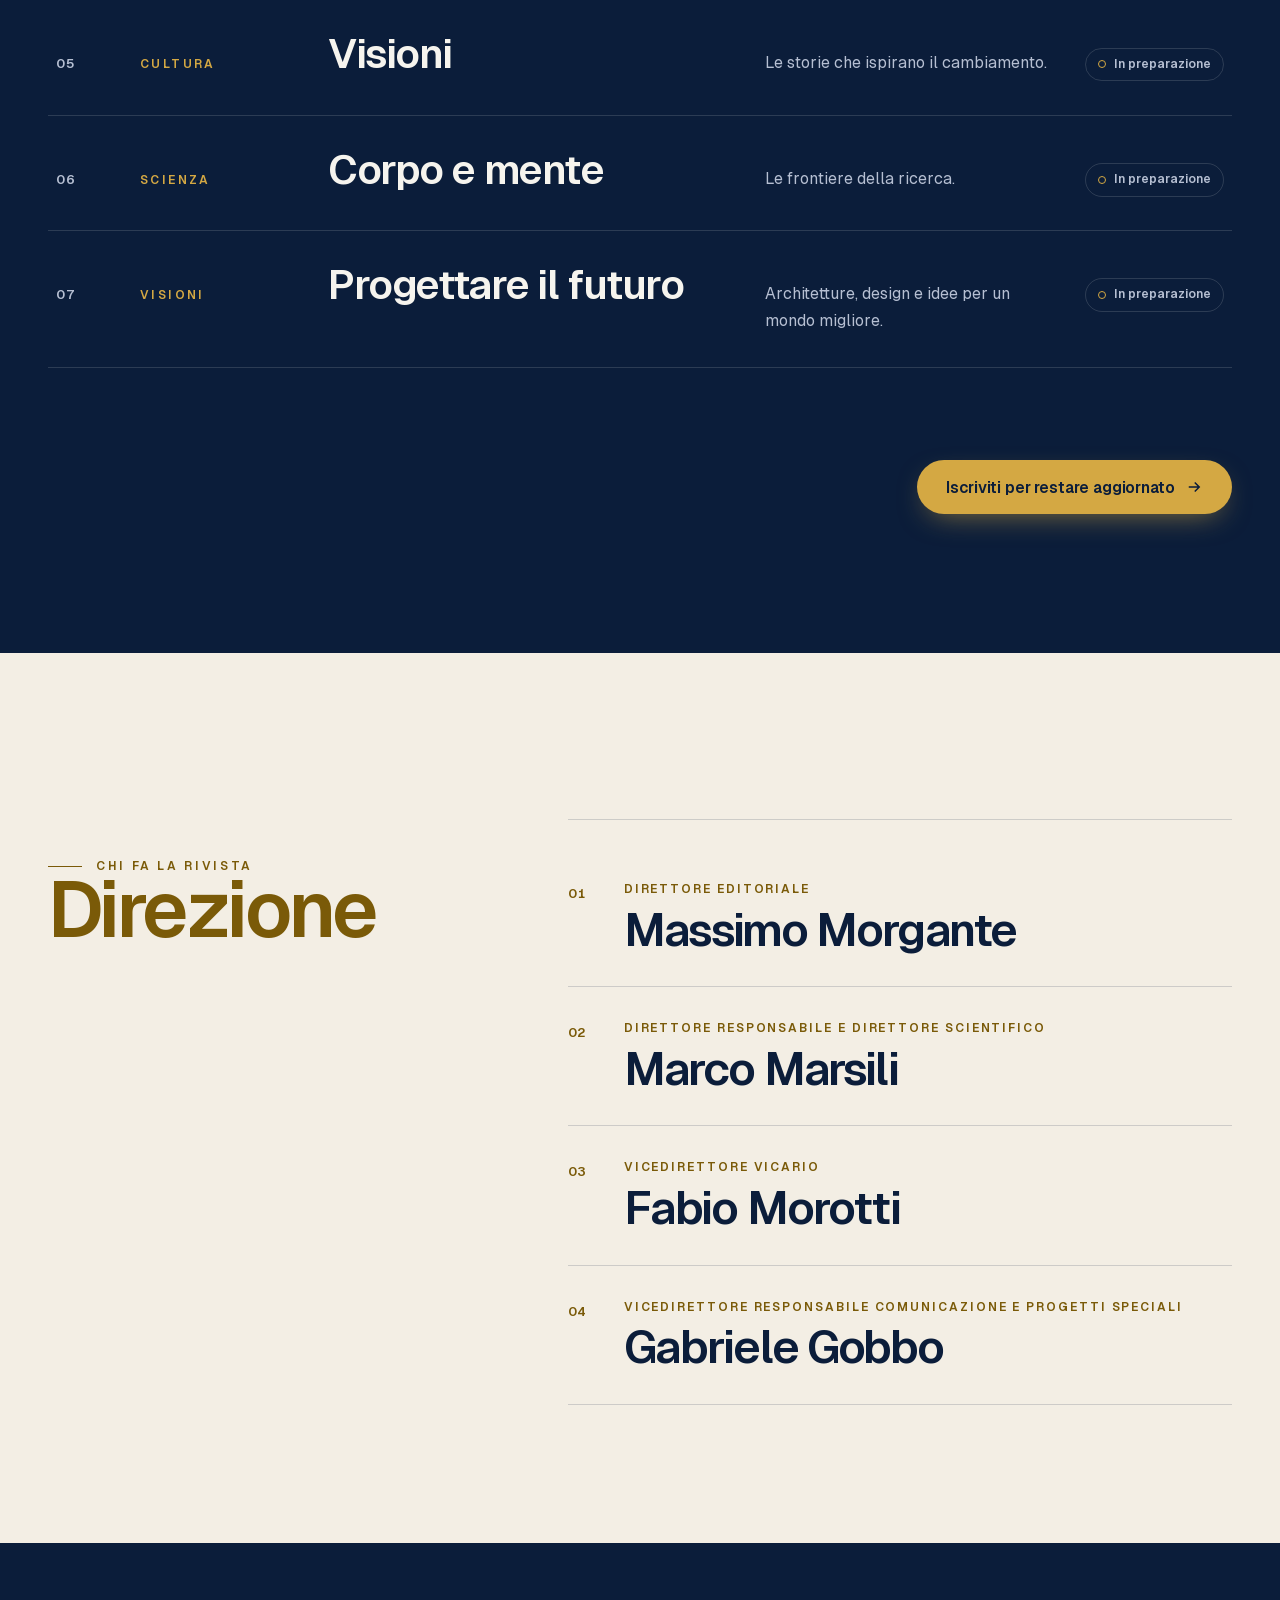
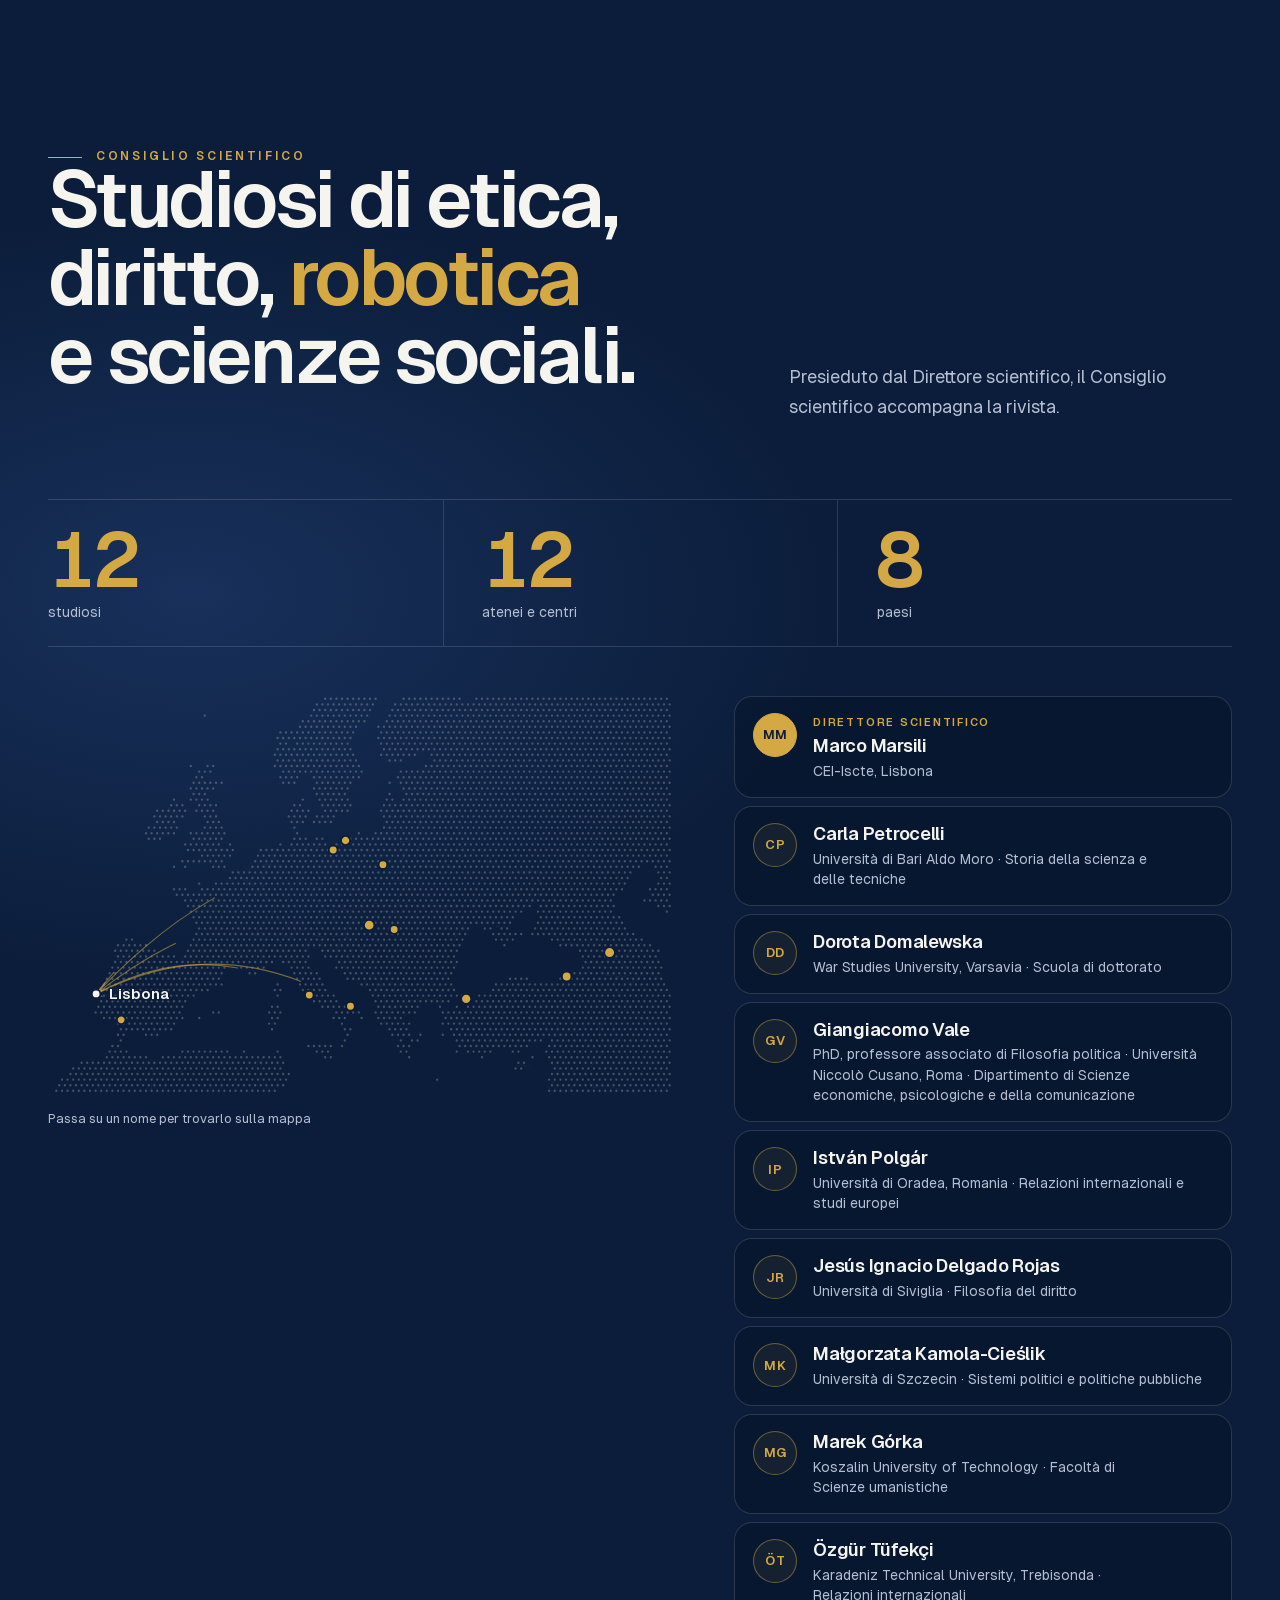
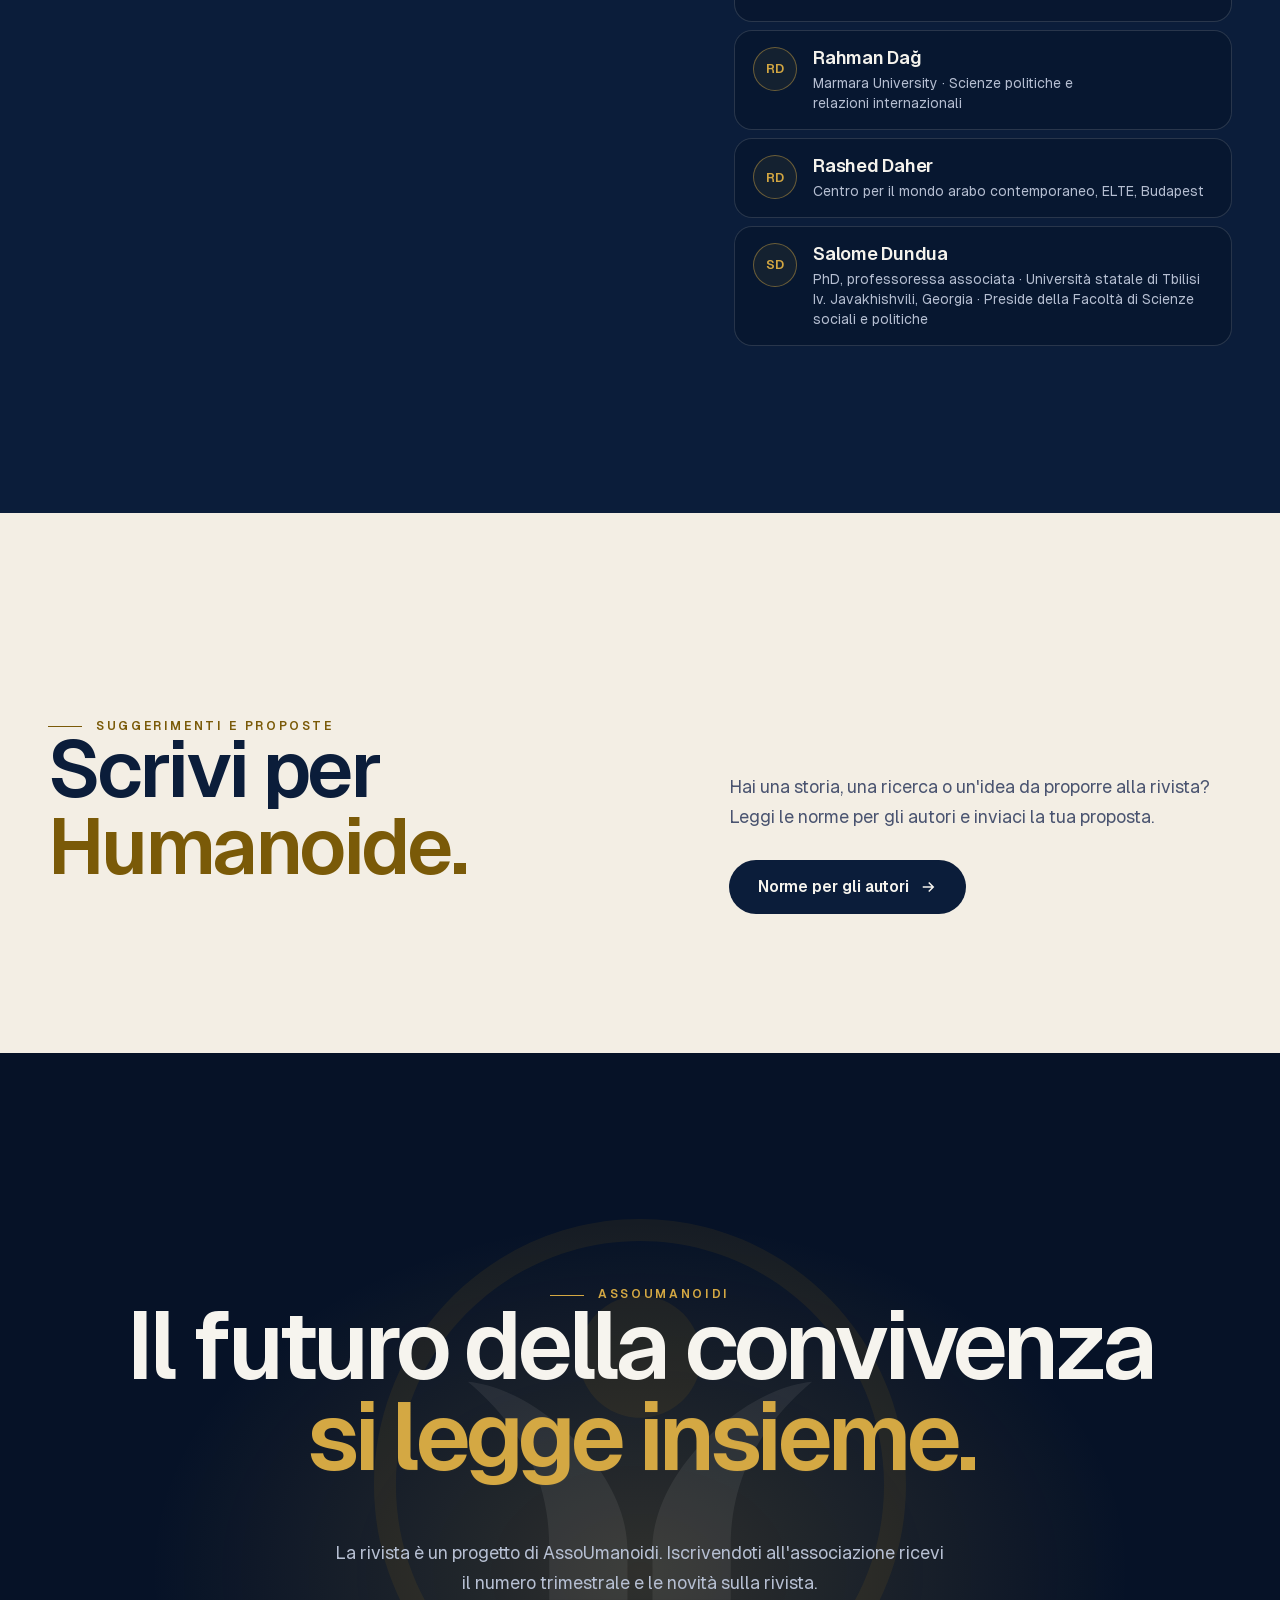
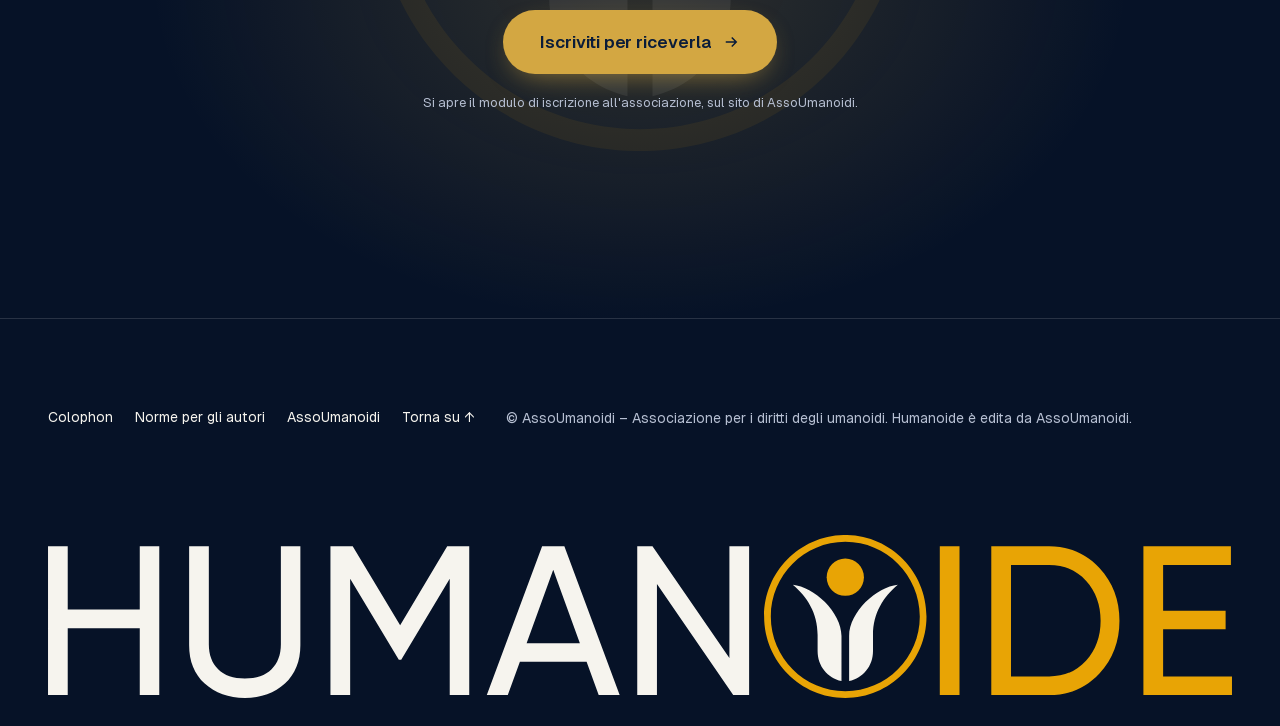
==== commit ad396a9d: "Home: schermata di caricamento e Hero da telefono - Caricamento: il simbolo si disegna, il contatore" ====
--- a/index.html
+++ b/index.html
@@ -17,16 +17,46 @@
 <link rel="apple-touch-icon" href="apple-icon.png">
 <link rel="preload" href="fonts/Geist-Variable.woff2" as="font" type="font/woff2" crossorigin>
 <link rel="preload" href="rivista-copertina.webp" as="image" fetchpriority="high">
-<link rel="stylesheet" href="stile.css?v=4f60ad8fbd">
+<link rel="stylesheet" href="stile.css?v=2711d9189b">
+<style>
+  /* caricamento: deve comparire prima del foglio di stile */
+  .carica { display: none; }
+  .carica-on .carica { display: block; position: fixed; inset: 0; z-index: 9999; color: #f6f4ee; font-family: 'Geist', system-ui, sans-serif; }
+  .carica-on, .carica-on body { overflow: hidden; }
+  .car-pan { position: absolute; left: 0; right: 0; height: 50.5%; background: #0b1d3a; transition: transform 1s cubic-bezier(.77,0,.18,1); }
+  .car-su { top: 0; } .car-giu { bottom: 0; }
+  .car-centro { position: absolute; inset: 0; display: grid; place-content: center; justify-items: center; gap: 22px; transition: opacity .45s, transform .6s cubic-bezier(.6,0,.2,1); }
+  .car-segno { width: clamp(84px, 22vw, 120px); height: auto; overflow: visible; }
+  .car-anello { fill: none; stroke: #e8a405; stroke-width: 3.1; stroke-linecap: round; stroke-dasharray: 224; stroke-dashoffset: 224; transform: rotate(-90deg); transform-origin: 695.16px 780.02px; }
+  .car-testa, .car-braccio { opacity: 0; transition: opacity .5s, transform .7s cubic-bezier(.2,.8,.2,1); transform-box: fill-box; transform-origin: 50% 100%; }
+  .car-testa { transform: scale(.2); transform-origin: 50% 50%; }
+  .car-braccio { transform: translateY(14px); }
+  .car-vivo .car-testa { opacity: 1; transform: none; }
+  .car-vivo .car-braccio { opacity: 1; transform: none; transition-delay: .12s; }
+  .car-marchio { width: clamp(150px, 40vw, 210px); height: auto; clip-path: inset(0 100% 0 0); transition: clip-path 1.1s cubic-bezier(.77,0,.18,1) .2s; }
+  .car-vivo .car-marchio { clip-path: inset(0 0 0 0); }
+  .car-piede { position: absolute; left: 24px; right: 24px; bottom: max(24px, env(safe-area-inset-bottom)); display: flex; justify-content: space-between; align-items: flex-end; transition: opacity .4s; }
+  .car-n { font-size: clamp(44px, 12vw, 72px); font-weight: 600; letter-spacing: -.05em; line-height: .8; font-variant-numeric: tabular-nums; }
+  .car-lab { font-size: 11px; letter-spacing: .24em; text-transform: uppercase; color: rgba(246,244,238,.55); font-weight: 600; }
+  .car-linea { position: absolute; left: 0; right: 0; top: 50%; height: 1px; margin-top: -.5px; background: #e8a405; transform: scaleX(0); transform-origin: 0 50%; transition: transform .2s linear; }
+  .car-esce .car-centro { opacity: 0; transform: scale(.94); }
+  .car-esce .car-piede { opacity: 0; }
+  .car-apre .car-su { transform: translateY(-101%); }
+  .car-apre .car-giu { transform: translateY(101%); }
+  .car-apre .car-linea { opacity: 0; transition: opacity .3s; }
+  .car-corto .car-marchio { transition-delay: 0s; transition-duration: .5s; }
+</style>
 <script>
-  // movimento: deciso qui, prima del primo disegno, così l'hero non lampeggia.
-  // Se lo script principale non parte entro 3 s, la pagina si mostra comunque.
+  // movimento e caricamento: decisi qui, prima del primo disegno, così l'hero non lampeggia.
+  // Se lo script principale non parte, la pagina si mostra comunque.
   (function (d) {
     d.classList.add('js');
     try { if (localStorage.getItem('humanoide-lingua') === 'en') d.lang = 'en'; } catch (e) {}
     if (!matchMedia('(prefers-reduced-motion: reduce)').matches) {
-      d.classList.add('mo-pre');
-      setTimeout(function () { d.classList.remove('mo-pre'); }, 3000);
+      d.classList.add('mo-pre', 'carica-on');
+      var via = function () { d.classList.remove('mo-pre'); };
+      document.addEventListener('humanoide:pronto', function () { setTimeout(via, 1500); });
+      setTimeout(via, 6000);
     }
   })(document.documentElement);
 </script>
@@ -35,6 +65,62 @@
 </script>
 </head>
 <body class="home">
+<div class="carica" id="carica" aria-hidden="true">
+  <div class="car-pan car-su"></div><div class="car-pan car-giu"></div>
+  <div class="car-linea" id="car-linea"></div>
+  <div class="car-centro">
+    <svg class="car-segno" viewBox="655 740 80.3 80.3">
+      <circle class="car-anello" id="car-anello" cx="695.16" cy="780.02" r="35.6"/>
+      <path class="car-testa" fill="#e8a405" d="M 695.164062 753.234375 C 699.929688 753.234375 703.796875 757.101562 703.796875 761.867188 C 703.796875 766.636719 699.929688 770.5 695.164062 770.5 C 690.394531 770.5 686.53125 766.636719 686.53125 761.867188 C 686.53125 757.101562 690.394531 753.234375 695.164062 753.234375 "/>
+      <path class="car-braccio" fill="#f6f4ee" d="M 670.816406 765.410156 C 680.554688 766.292969 693.390625 778.027344 693.390625 789.09375 L 693.390625 809.898438 C 686.972656 808.351562 682.324219 803.039062 682.324219 795.957031 L 682.324219 788.648438 C 682.324219 778.46875 677.457031 770.945312 670.816406 765.410156 "/>
+      <path class="car-braccio" fill="#f6f4ee" d="M 719.511719 765.410156 C 709.773438 766.292969 696.933594 778.027344 696.933594 789.09375 L 696.933594 809.898438 C 703.351562 808.351562 708 803.039062 708 795.957031 L 708 788.648438 C 708 778.46875 712.871094 770.945312 719.511719 765.410156 "/>
+    </svg>
+    <img class="car-marchio" src="loghi/humanoide-scuro.svg" width="729" height="100" alt="">
+  </div>
+  <div class="car-piede"><span class="car-n" id="car-n">000</span><span class="car-lab">N.01 · Online First</span></div>
+</div>
+<script>
+  /* caricamento: il numero segue quello che arriva davvero (carattere, copertina, pagina) */
+  (function (d) {
+    if (!d.classList.contains('carica-on')) return;
+    var box = document.getElementById('carica'), n = document.getElementById('car-n'),
+        anello = document.getElementById('car-anello'), linea = document.getElementById('car-linea');
+    var corto = false;
+    try { corto = sessionStorage.getItem('humanoide-visto') === '1' || location.hash.length > 1; sessionStorage.setItem('humanoide-visto', '1'); } catch (e) {}
+    if (corto) box.classList.add('car-corto');
+    var t0 = performance.now(), MIN = corto ? 450 : 1500, MAX = 4500;
+    var meta = 8, visto = 0, finito = false;
+    var su = function (v) { meta = Math.min(100, meta + v); };
+    if (document.fonts && document.fonts.ready) document.fonts.ready.then(function () { su(30); }); else su(30);
+    var img = new Image(); img.onload = img.onerror = function () { su(32); }; img.src = 'rivista-copertina.webp';
+    if (document.readyState === 'complete') su(30); else window.addEventListener('load', function () { su(30); });
+    requestAnimationFrame(function () { box.classList.add('car-vivo'); });
+    function giro(t) {
+      var e = t - t0;
+      if (e > MAX) meta = 100;
+      var limite = meta >= 100 ? 100 : Math.min(meta, 92);
+      var tempo = Math.min(1, e / MIN) * 100;         // mai più veloce del tempo minimo
+      visto += (Math.min(limite, tempo) - visto) * (corto ? .35 : .12);
+      if (Math.min(limite, tempo) - visto < .4 && limite >= 100 && tempo >= 100) visto = 100;
+      var v = Math.round(visto);
+      n.textContent = ('00' + v).slice(-3);
+      anello.style.strokeDashoffset = (224 * (1 - visto / 100)).toFixed(1);
+      linea.style.transform = 'scaleX(' + (visto / 100).toFixed(3) + ')';
+      if (visto >= 100 && !finito) { finito = true; esci(); return; }
+      requestAnimationFrame(giro);
+    }
+    requestAnimationFrame(giro);
+    function esci() {
+      box.classList.add('car-esce');
+      setTimeout(function () {
+        box.classList.add('car-apre');
+        window.HUMANOIDE_PRONTO = true;
+        document.dispatchEvent(new Event('humanoide:pronto'));
+      }, corto ? 120 : 380);
+      setTimeout(function () { d.classList.remove('carica-on'); box.remove(); }, corto ? 1250 : 1500);
+    }
+  })(document.documentElement);
+</script>
 <a class="salta" href="#contenuto"><span lang="it">Vai al contenuto</span><span lang="en">Skip to content</span></a>
 <div class="avanza" aria-hidden="true"><i id="avanza"></i></div>
 <div class="grana" aria-hidden="true"></div>
@@ -441,6 +527,6 @@
 <script src="vendor/gsap.min.js?v=fa1aeabcea" defer></script>
 <script src="vendor/ScrollTrigger.min.js?v=ecd3242f5d" defer></script>
 <script src="vendor/lenis.min.js?v=33626d7a69" defer></script>
-<script src="app.js?v=47d42a0981" defer></script>
+<script src="app.js?v=1af043edae" defer></script>
 </body>
 </html>
--- a/stile.css
+++ b/stile.css
@@ -161,6 +161,16 @@
   font-size: 11px; font-weight: 600; letter-spacing: .24em; text-transform: uppercase; color: var(--muto); text-decoration: none; padding: 6px 12px; }
 .scorri-linea { width: 1px; height: 42px; background: linear-gradient(var(--oro), transparent); position: relative; overflow: hidden; }
 .scorri-linea::after { content: ""; position: absolute; left: 0; top: -40%; width: 100%; height: 40%; background: var(--bianco); animation: cade 2.2s var(--ease) infinite; }
+
+
+/* titolo dell'hero lettera per lettera (app.js); la copia per i lettori di schermo resta intera */
+.ch { display: inline-block; will-change: transform; transform-origin: 50% 100%; }
+.ch-vis { display: inline; }
+/* riflesso che passa sulla copertina, sui dispositivi senza mouse */
+.tocco .cop-luce { opacity: 1; mix-blend-mode: overlay; background: linear-gradient(115deg, transparent 38%, rgba(255,255,255,.5) 49%, rgba(255,255,255,.12) 53%, transparent 62%) no-repeat;
+  background-size: 260% 100%; background-position: 160% 0; animation: riflesso 6s var(--ease) 2.6s infinite; }
+@keyframes riflesso { 0% { background-position: 160% 0; } 32%, 100% { background-position: -70% 0; } }
+html.ferma .tocco .cop-luce, html.ferma.tocco .cop-luce { animation-play-state: paused; }
 
 /* stati iniziali dell'hero, solo prima che parta l'animazione */
 .mo-pre .hero-titolo .riga-in { transform: translateY(110%); }
@@ -348,11 +358,20 @@
   .menu-btn { display: inline-grid; }
 }
 @media (max-width: 980px) {
-  .hero { min-height: auto; padding-top: calc(var(--testa-h) + 28px); }
-  .hero-griglia { grid-template-columns: 1fr; }
-  .cop { max-width: 280px; margin-top: 24px; }
-  .hero-titolo { margin-top: 20px; }
+  /* hero da telefono: una scena intera nel primo schermo, con la copertina dentro */
+  .hero { min-height: 100svh; align-items: start; padding-top: calc(var(--testa-h) + 18px); padding-bottom: 56px; }
+  .hero-griglia { grid-template-columns: 1fr; gap: 0; }
+  .hero-testo { display: contents; }
+  .hero-griglia > *, .hero-testo > * { min-width: 0; }
+  .hero .occhiello { order: 1; }
+  .hero-titolo { order: 2; margin: 18px 0 0; position: relative; z-index: 2; }
+  .cop { order: 3; max-width: min(62vw, 300px, 40svh); margin: clamp(-34px, -4vh, -14px) 0 0 auto; margin-right: max(2vw, 6px); perspective: 900px; z-index: 1; }
+  .cop figcaption { justify-content: flex-end; text-align: right; font-size: 12px; margin-top: 16px; }
+  .lead { order: 4; margin-top: 30px; }
+  .azioni { order: 5; }
+  .chip { order: 6; }
   .scorri { display: none; }
+  .tocco .cop-in { transition: none; }
   .sez-testa, .dir, .scrivi-griglia, .cons-griglia { grid-template-columns: 1fr; }
   .dir-testa, .mappa-box { position: static; }
   .passi { grid-template-columns: 1fr; }
@@ -389,7 +408,7 @@
 /* ============================================================ RIDUCI MOVIMENTO */
 @media (prefers-reduced-motion: reduce) {
   html:not(.lenis) { scroll-behavior: auto; }
-  .fascia-pista, .cop-anello, .scorri-linea::after, .cop figcaption::before, .c-onda, .iscr-simbolo { animation: none !important; }
+  .fascia-pista, .cop-anello, .scorri-linea::after, .cop figcaption::before, .c-onda, .iscr-simbolo, .cop-luce { animation: none !important; }
   .fascia-gr + .fascia-gr { display: none; }
   .pausa-riga { display: none; }
   .cop-in { transition: none; transform: none !important; }
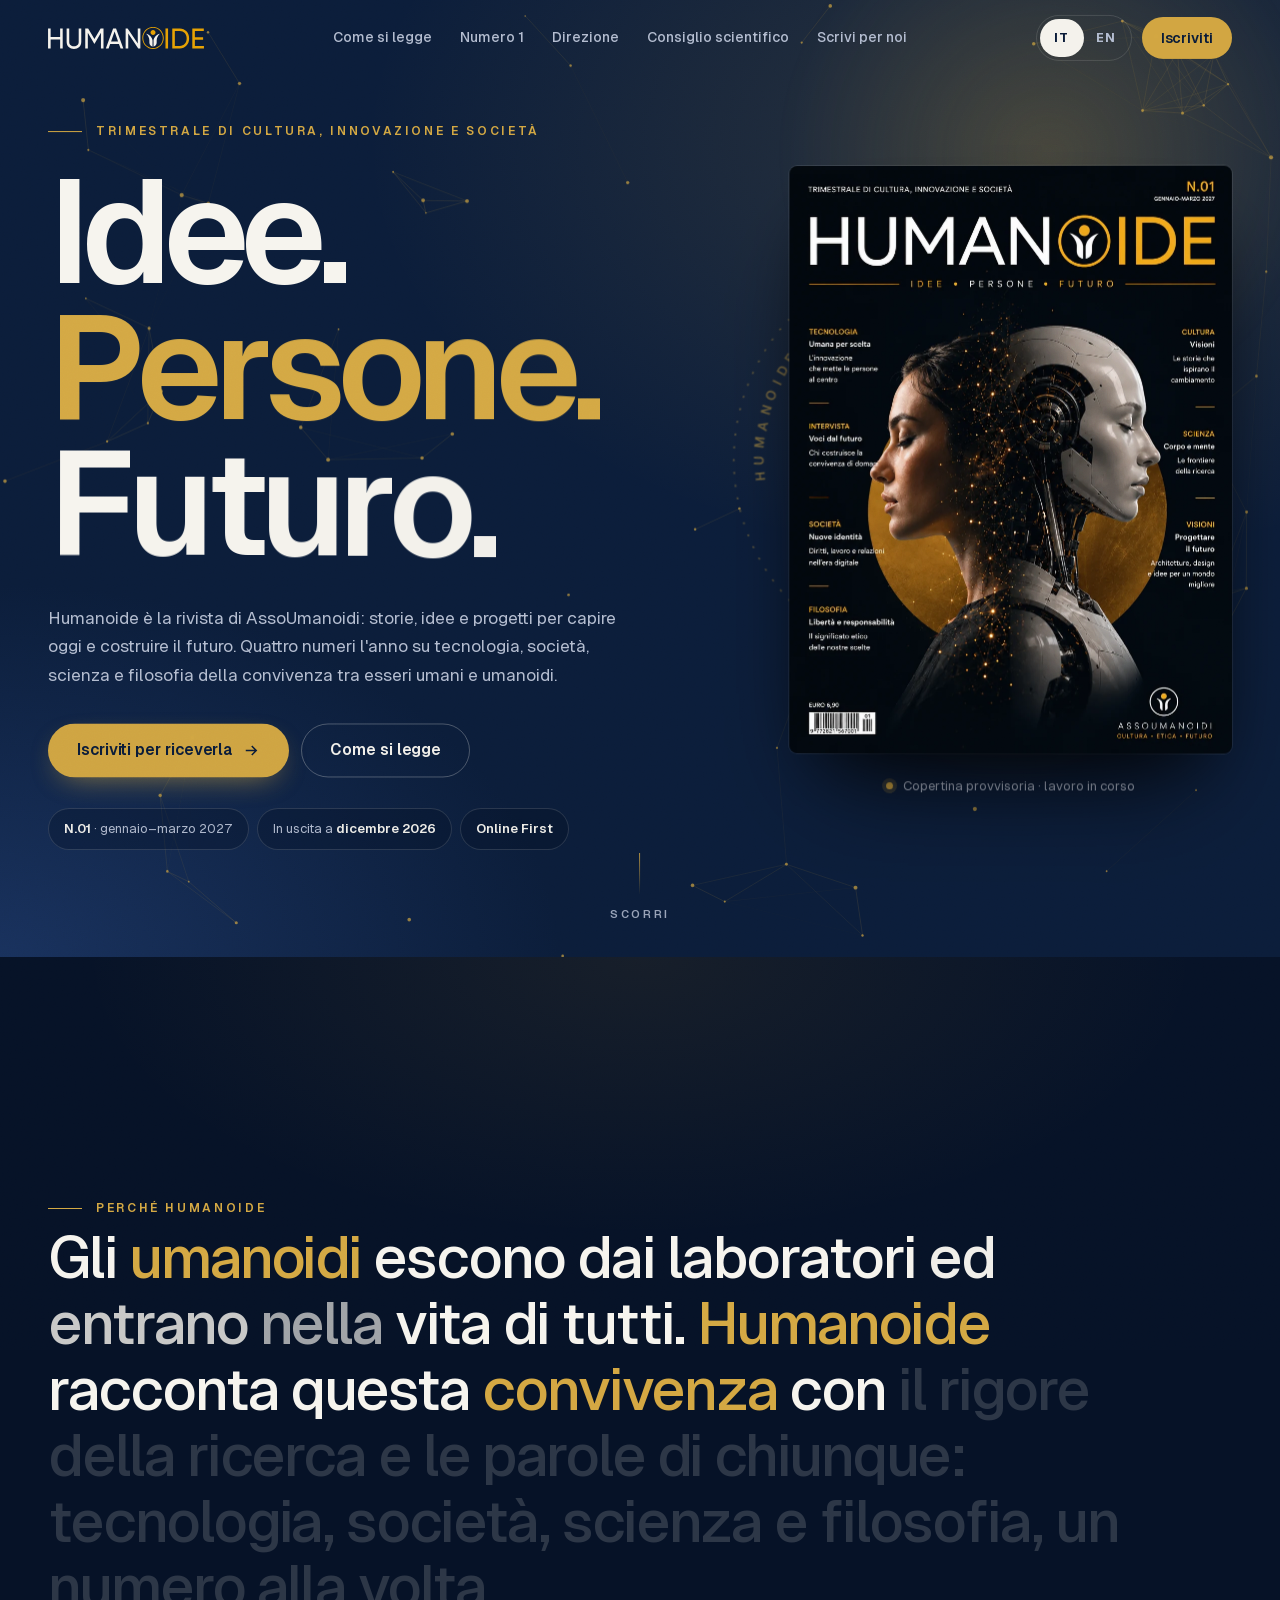
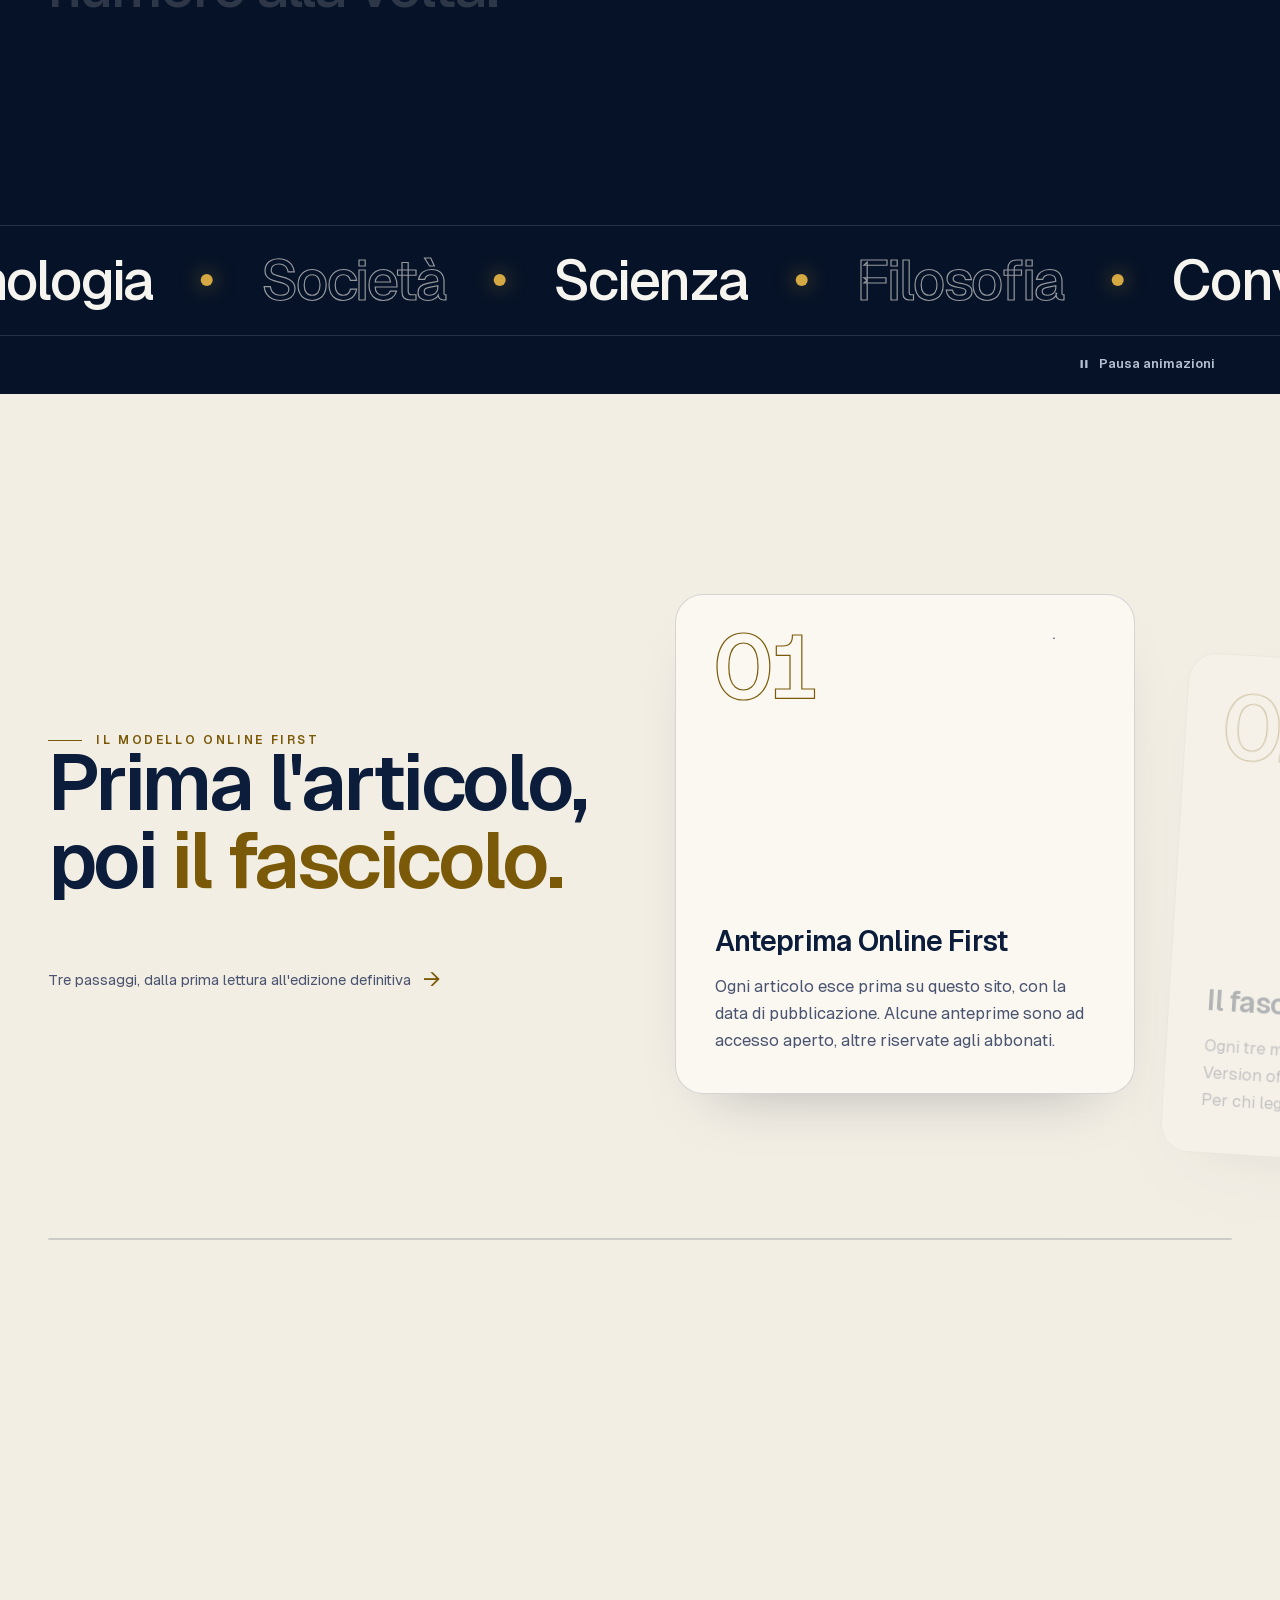
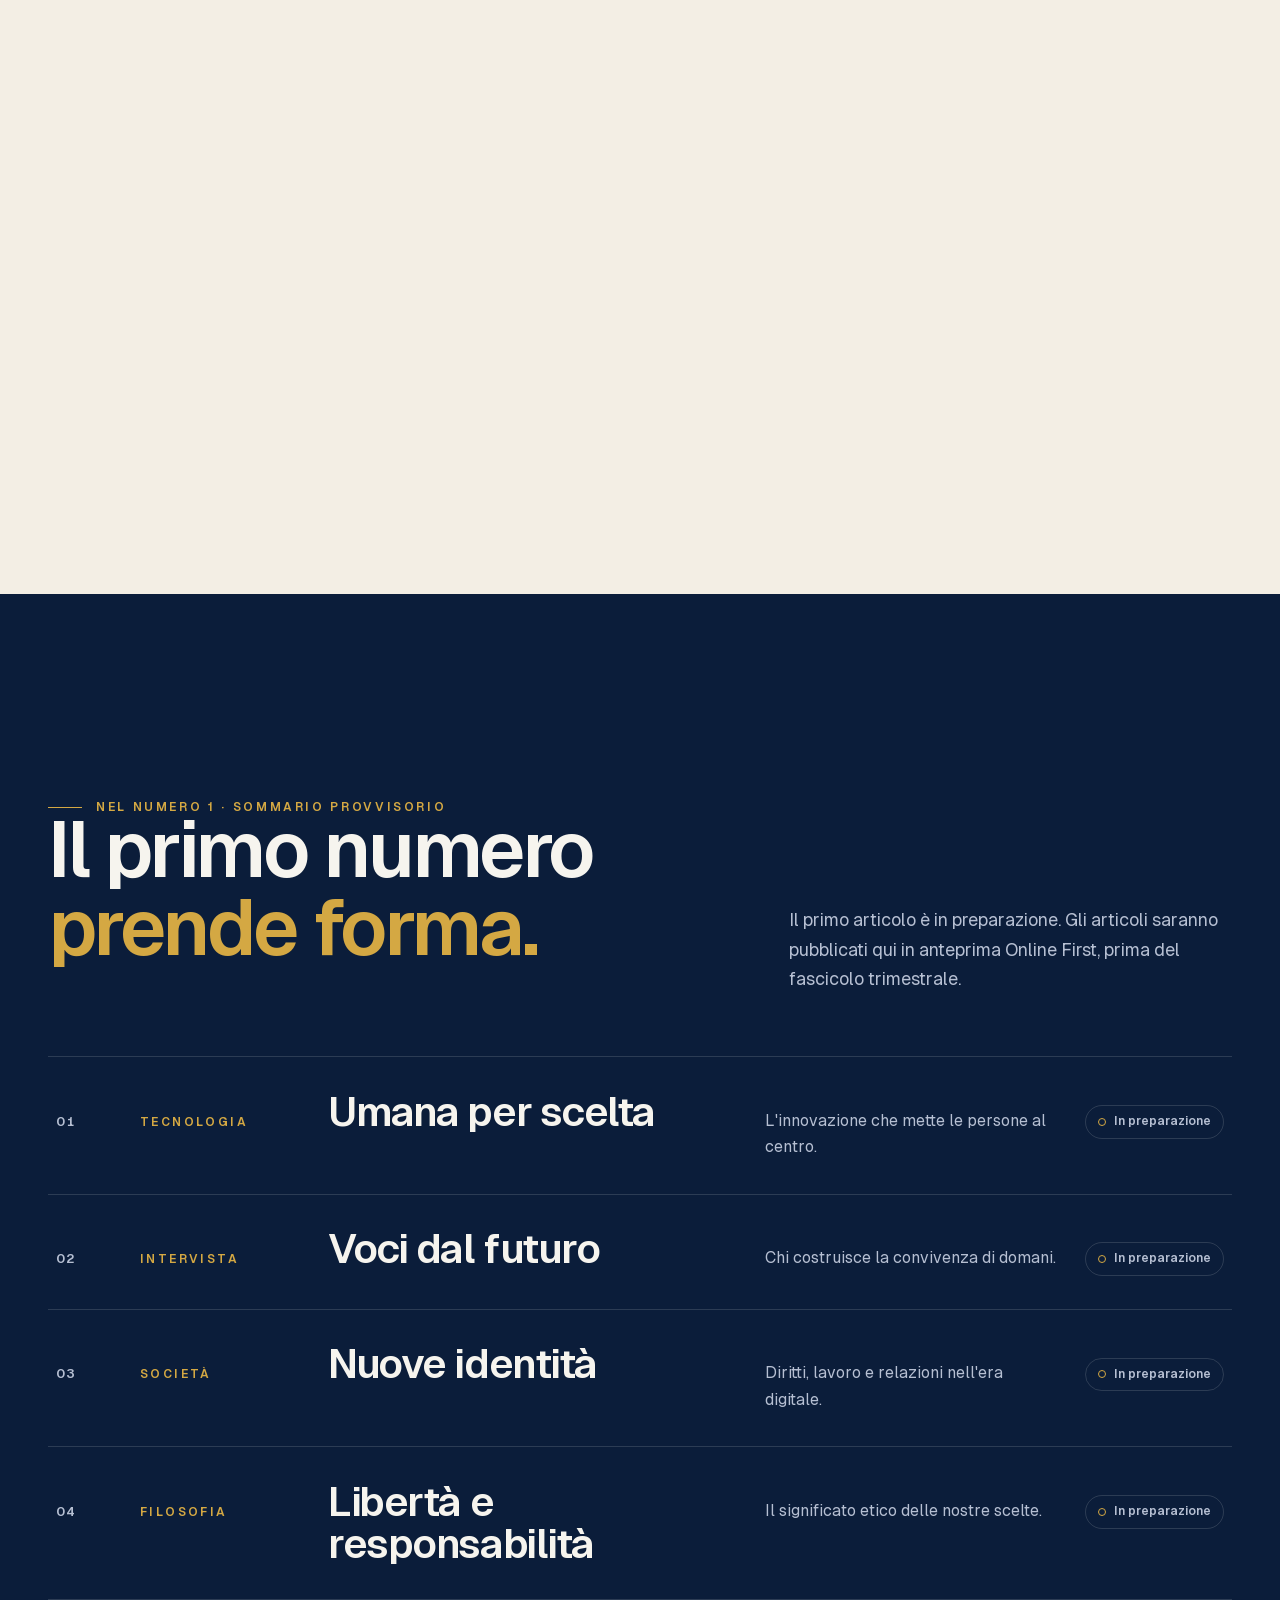
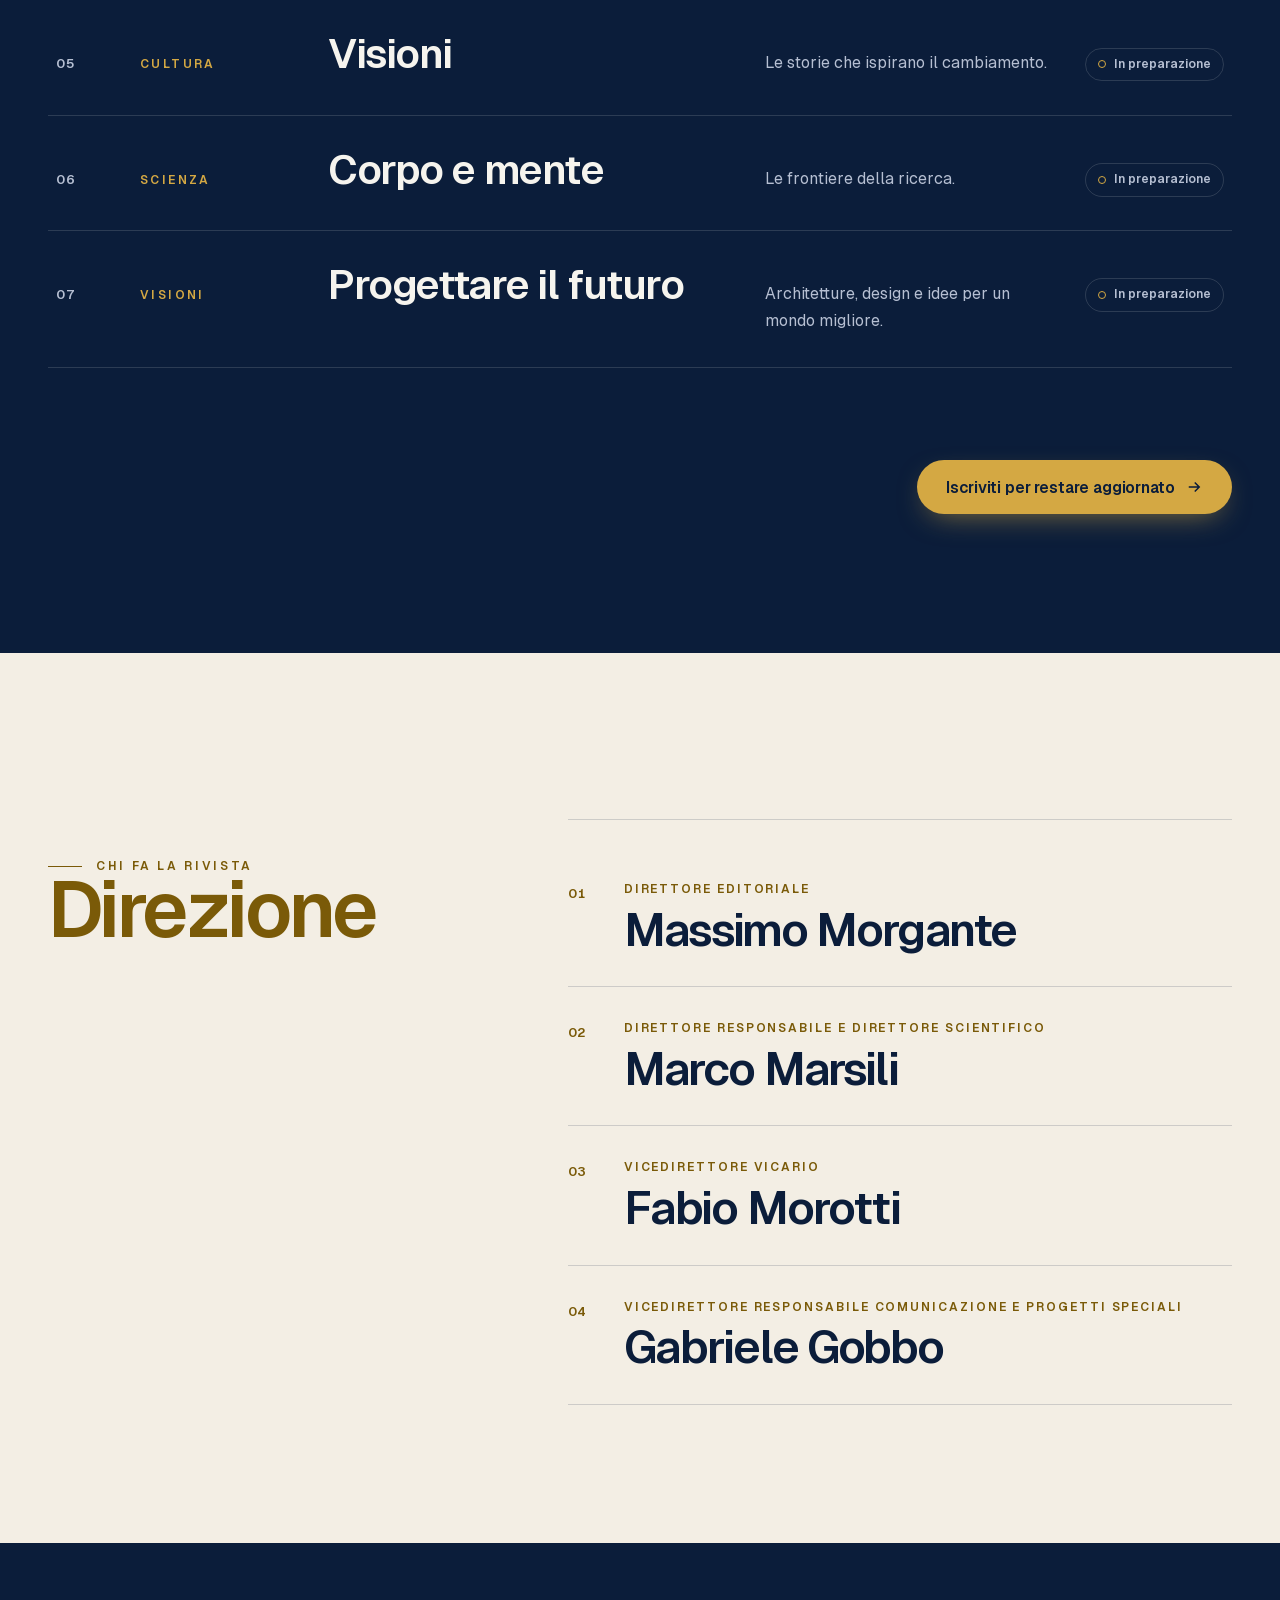
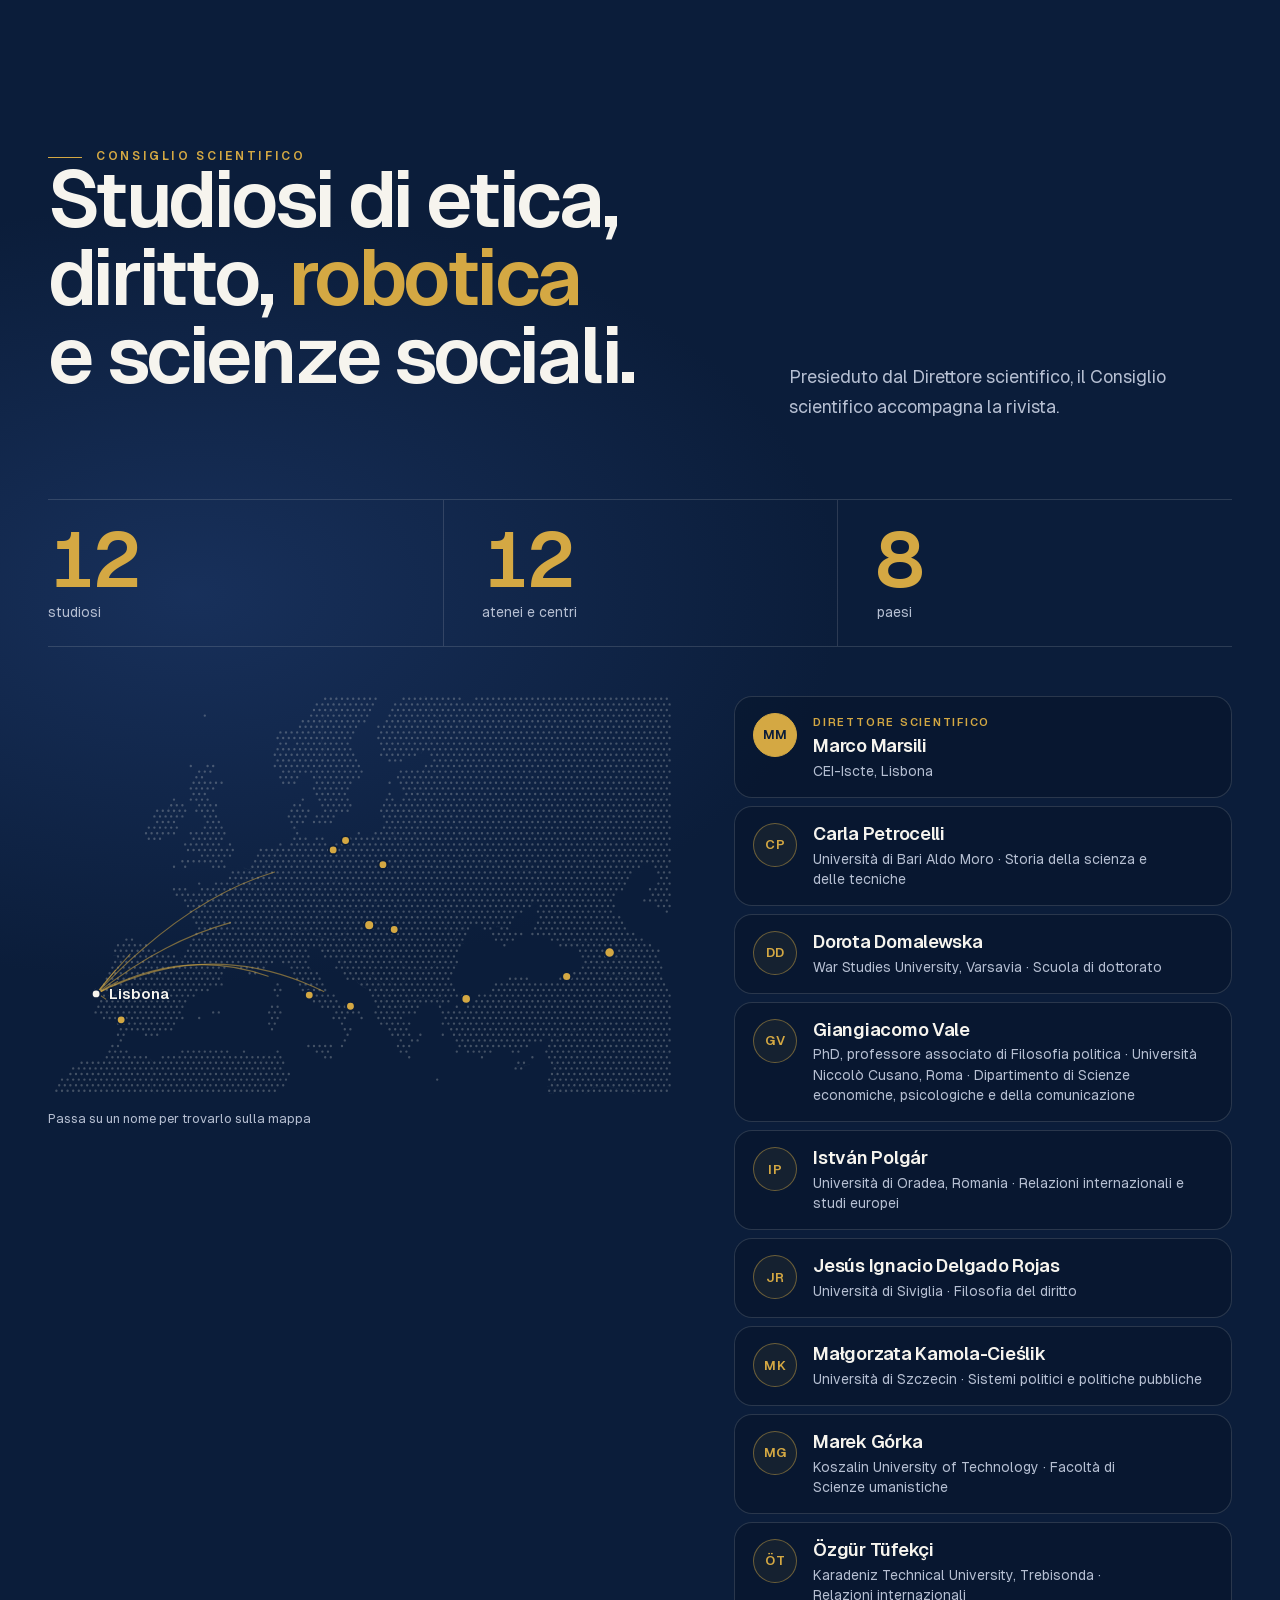
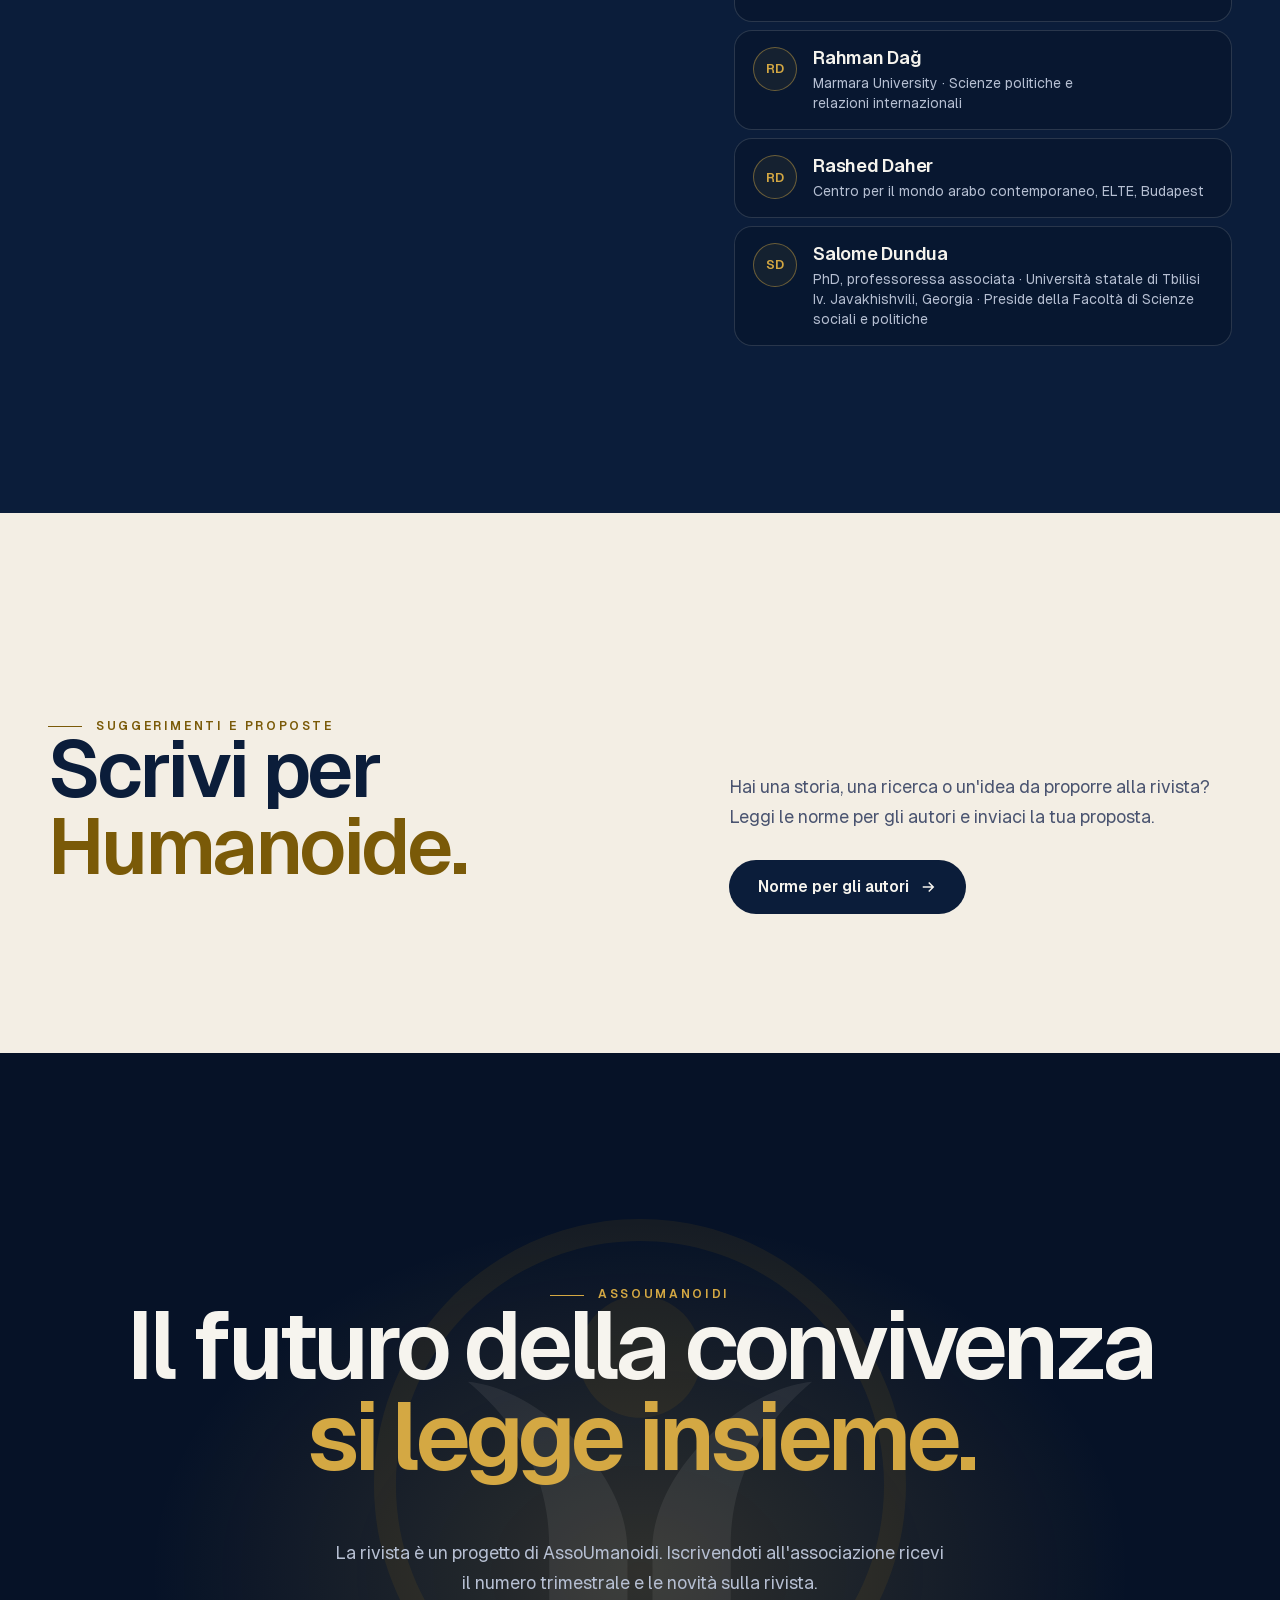
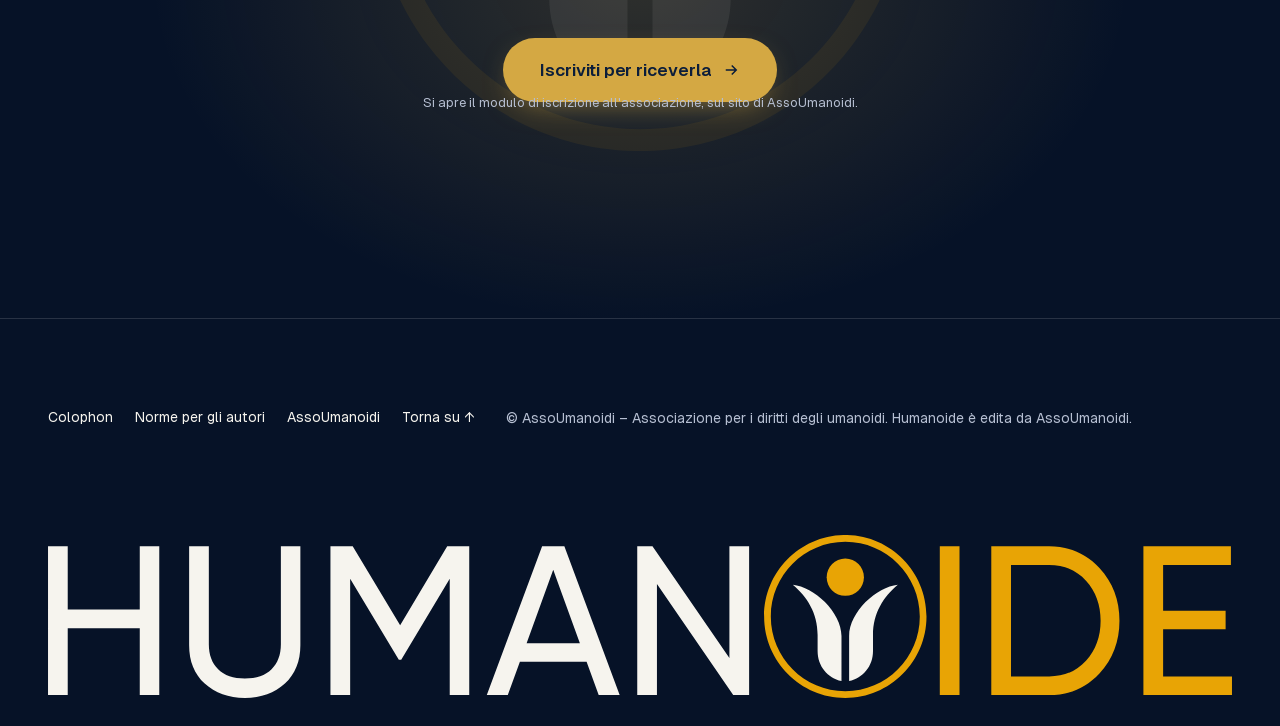
==== commit 66691481: "Caricamento: la linea d'oro scende sopra il contatore, non taglia più il logo Co-Authored-By: Claude" ====
--- a/index.html
+++ b/index.html
@@ -38,7 +38,7 @@
   .car-piede { position: absolute; left: 24px; right: 24px; bottom: max(24px, env(safe-area-inset-bottom)); display: flex; justify-content: space-between; align-items: flex-end; transition: opacity .4s; }
   .car-n { font-size: clamp(44px, 12vw, 72px); font-weight: 600; letter-spacing: -.05em; line-height: .8; font-variant-numeric: tabular-nums; }
   .car-lab { font-size: 11px; letter-spacing: .24em; text-transform: uppercase; color: rgba(246,244,238,.55); font-weight: 600; }
-  .car-linea { position: absolute; left: 0; right: 0; top: 50%; height: 1px; margin-top: -.5px; background: #e8a405; transform: scaleX(0); transform-origin: 0 50%; transition: transform .2s linear; }
+  .car-linea { position: absolute; left: 0; right: 0; bottom: calc(max(24px, env(safe-area-inset-bottom)) + clamp(64px, 14vw, 96px)); height: 1px; opacity: .6; background: #e8a405; transform: scaleX(0); transform-origin: 0 50%; transition: transform .2s linear; }
   .car-esce .car-centro { opacity: 0; transform: scale(.94); }
   .car-esce .car-piede { opacity: 0; }
   .car-apre .car-su { transform: translateY(-101%); }
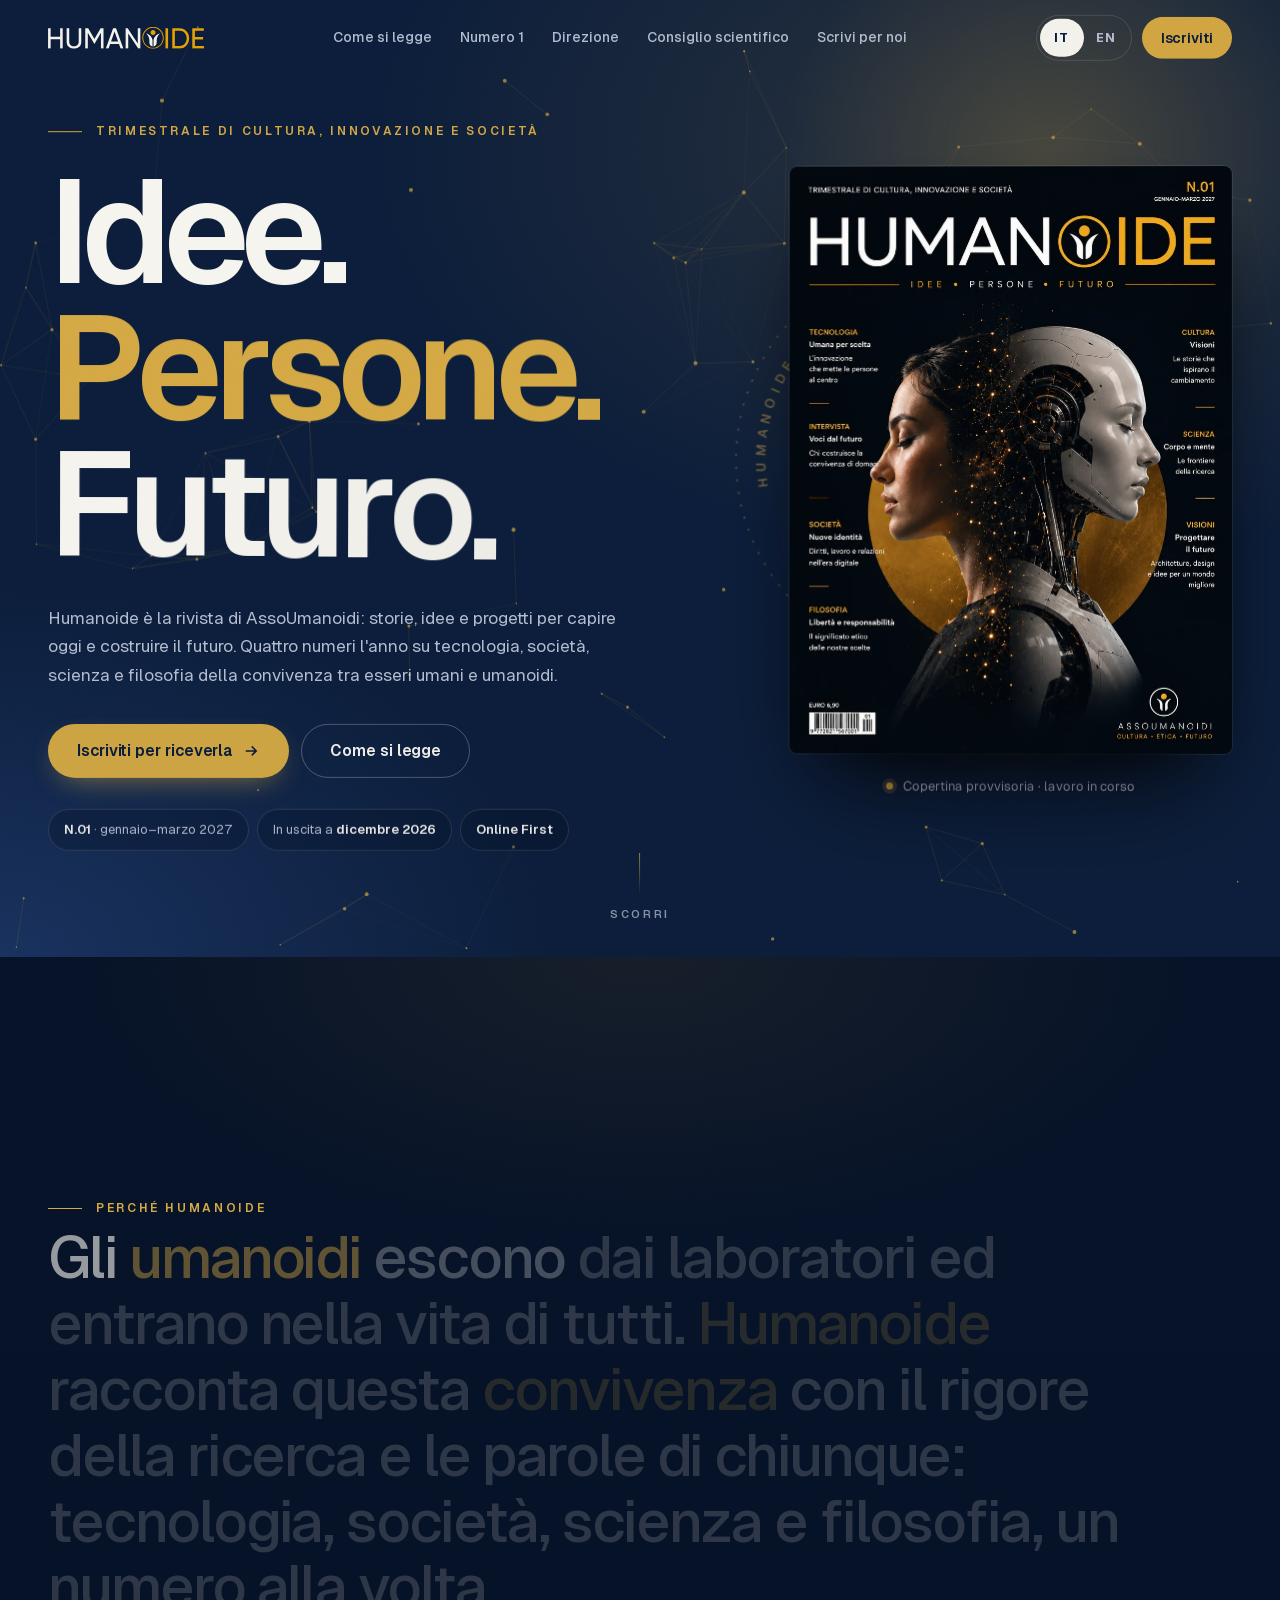
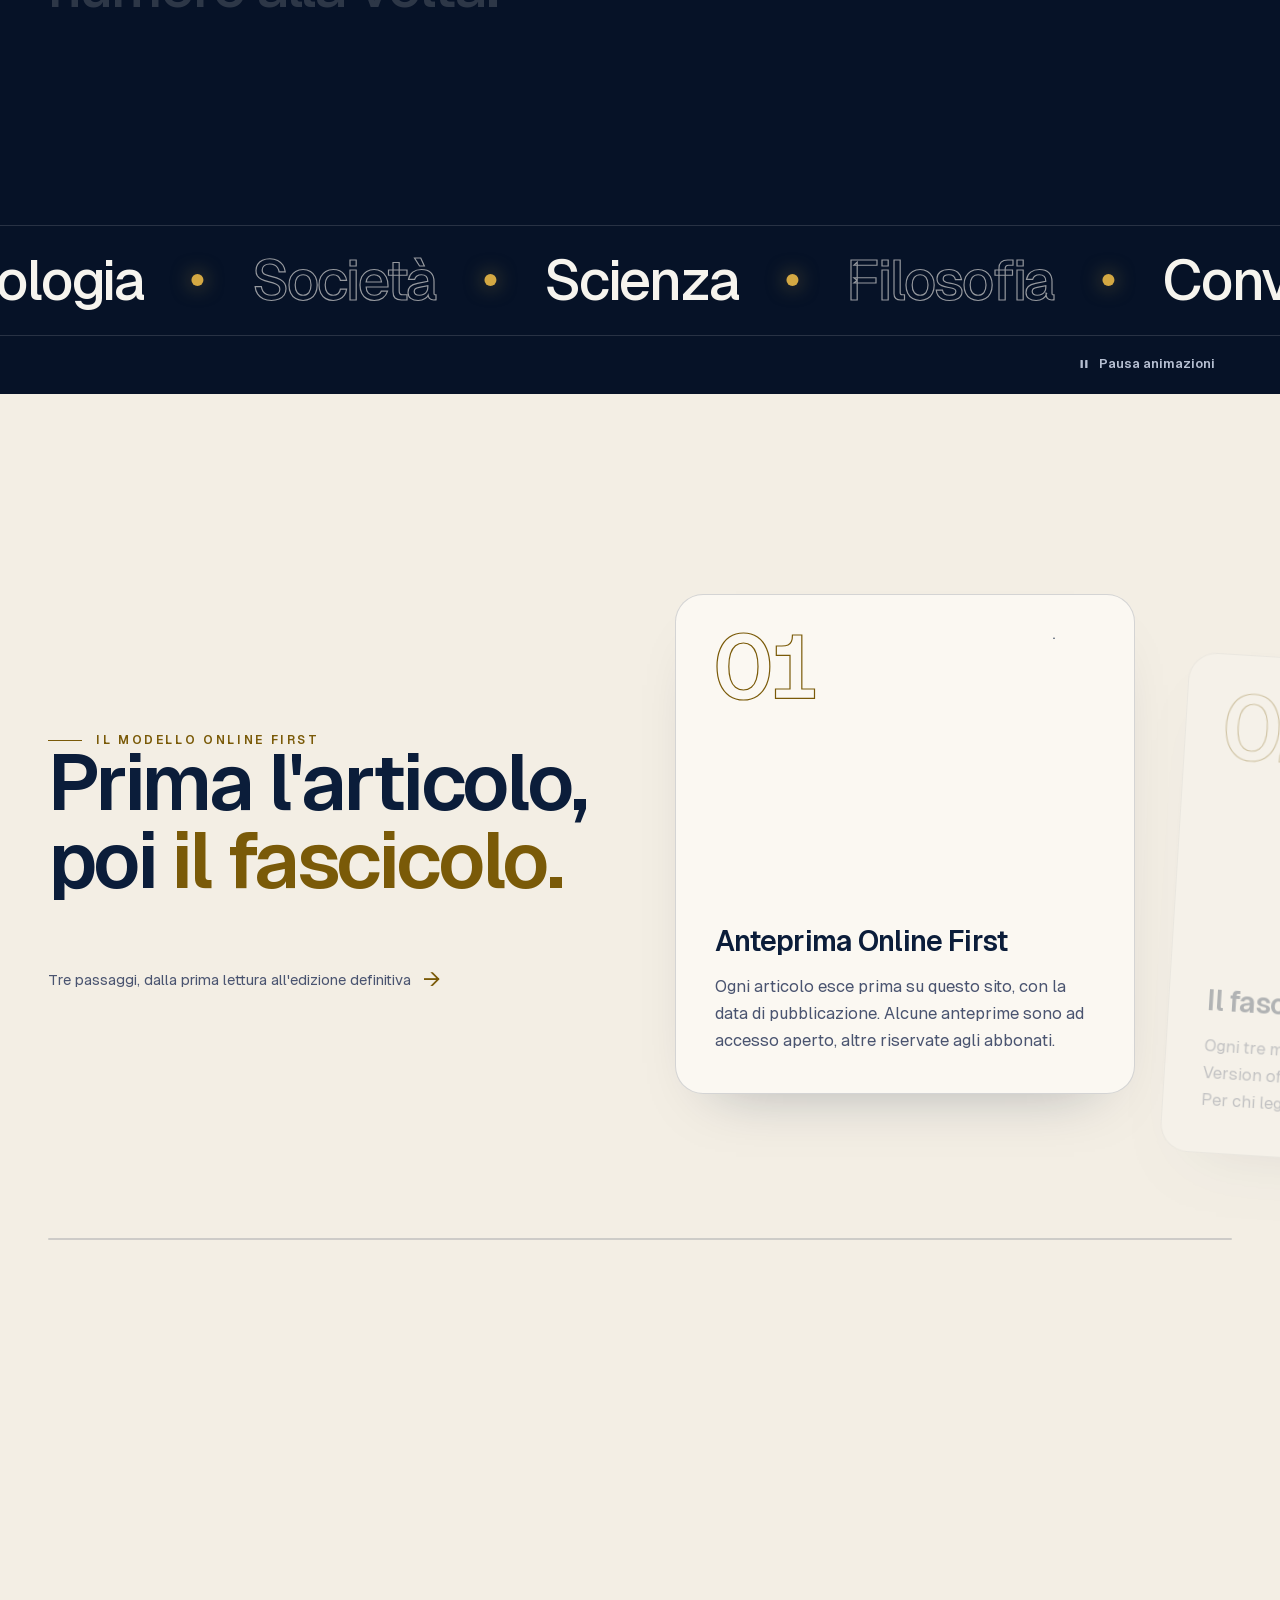
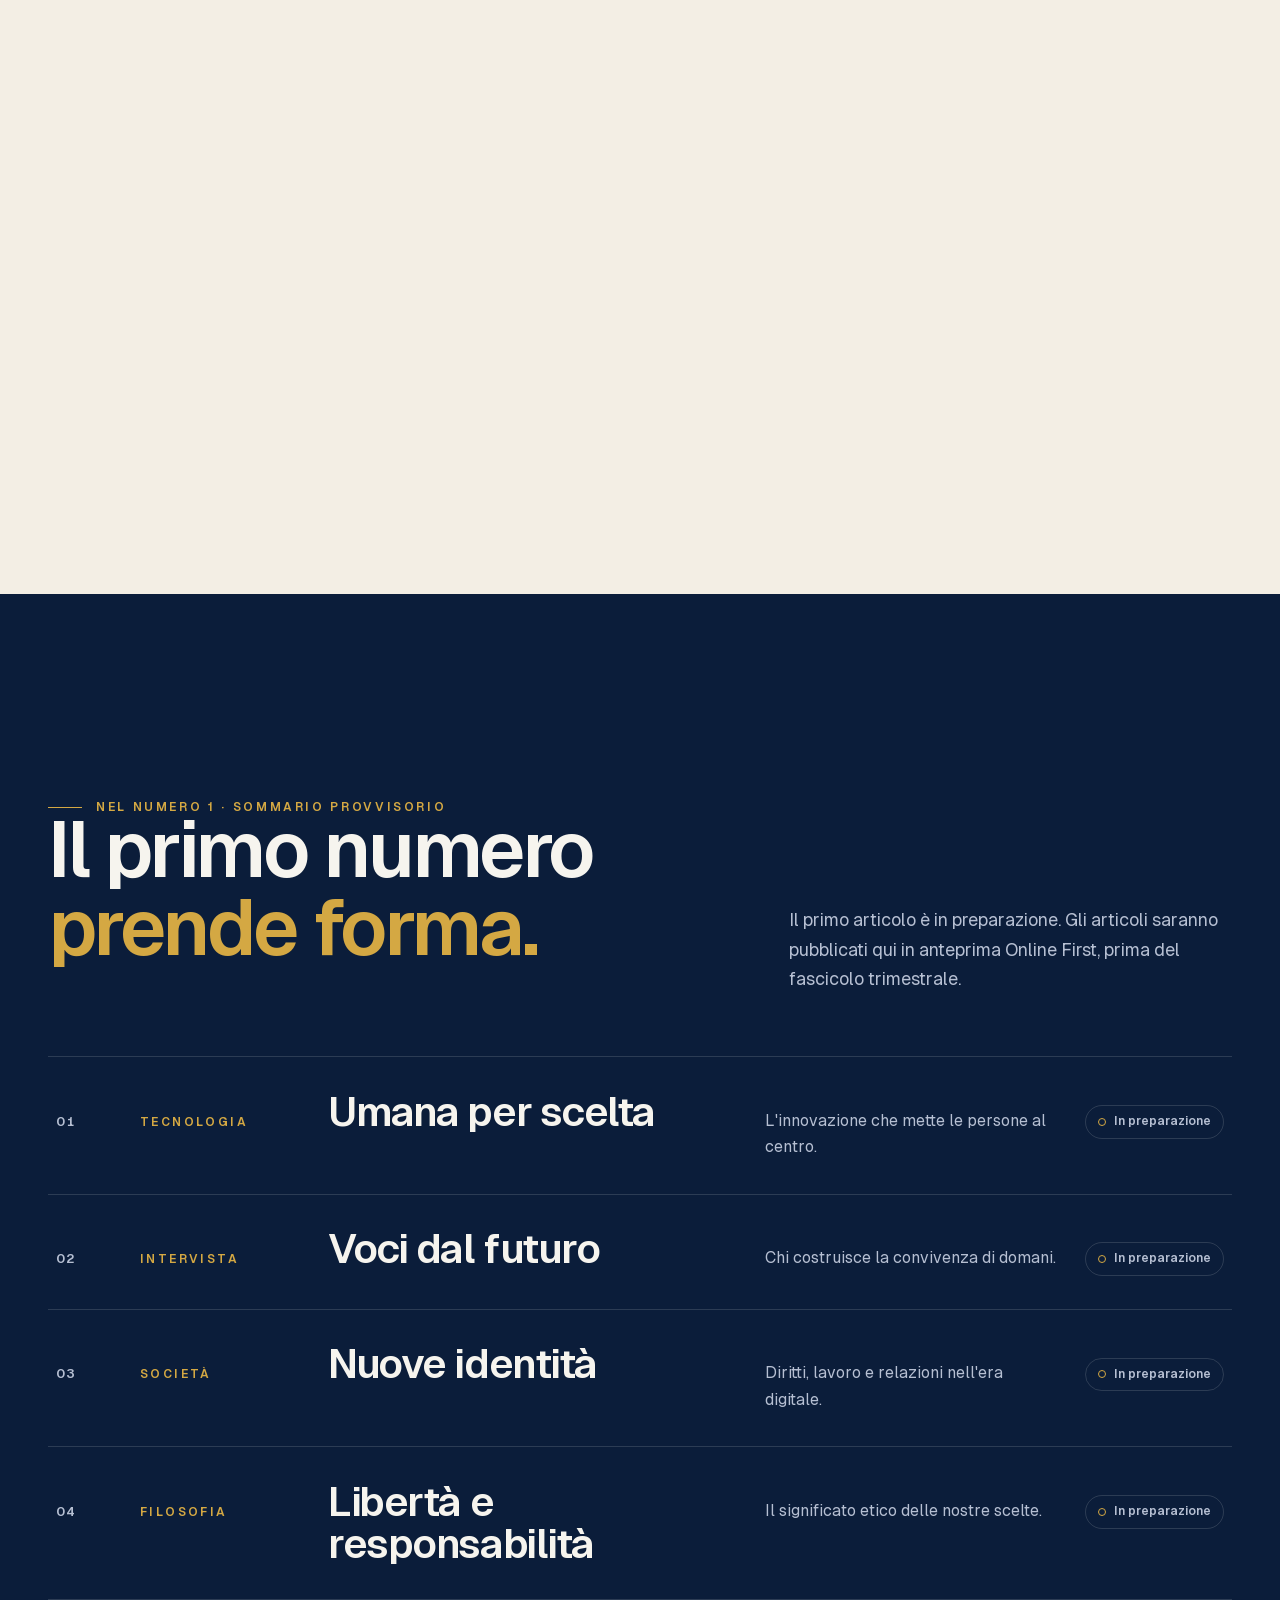
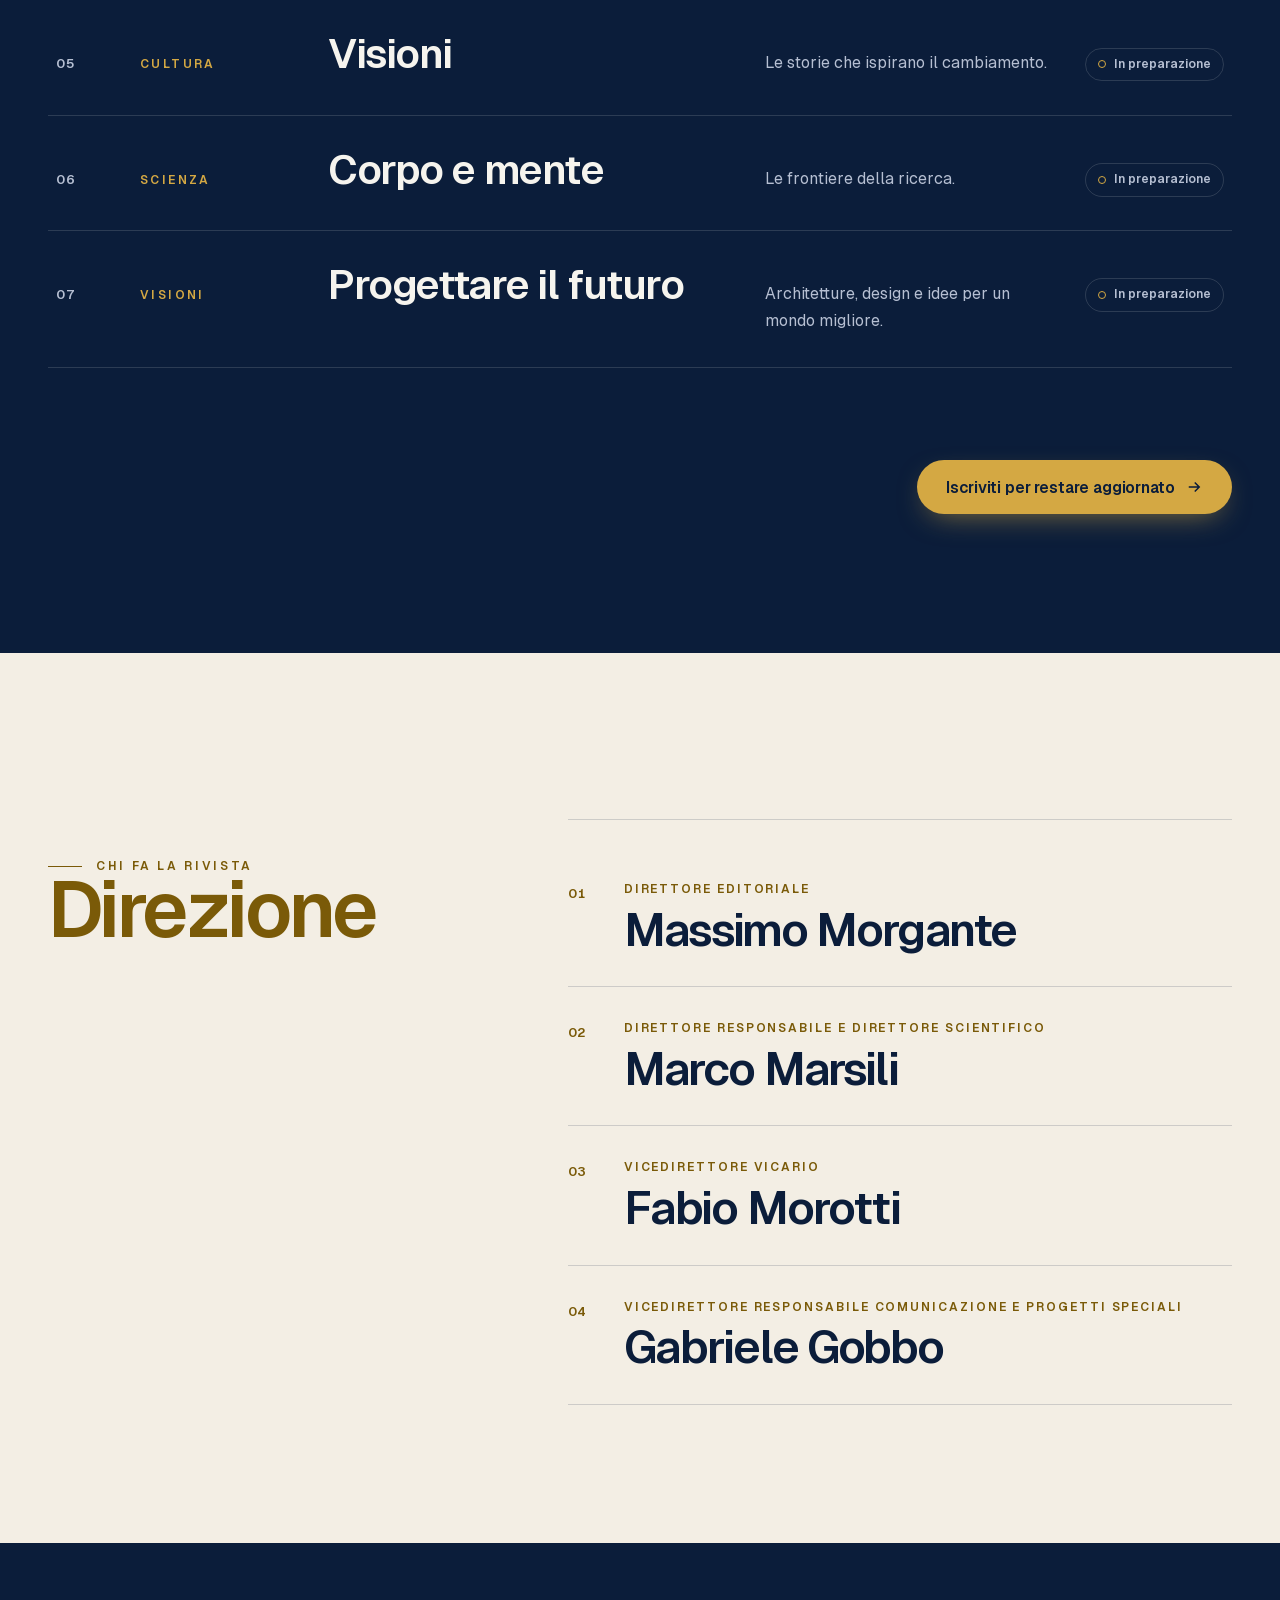
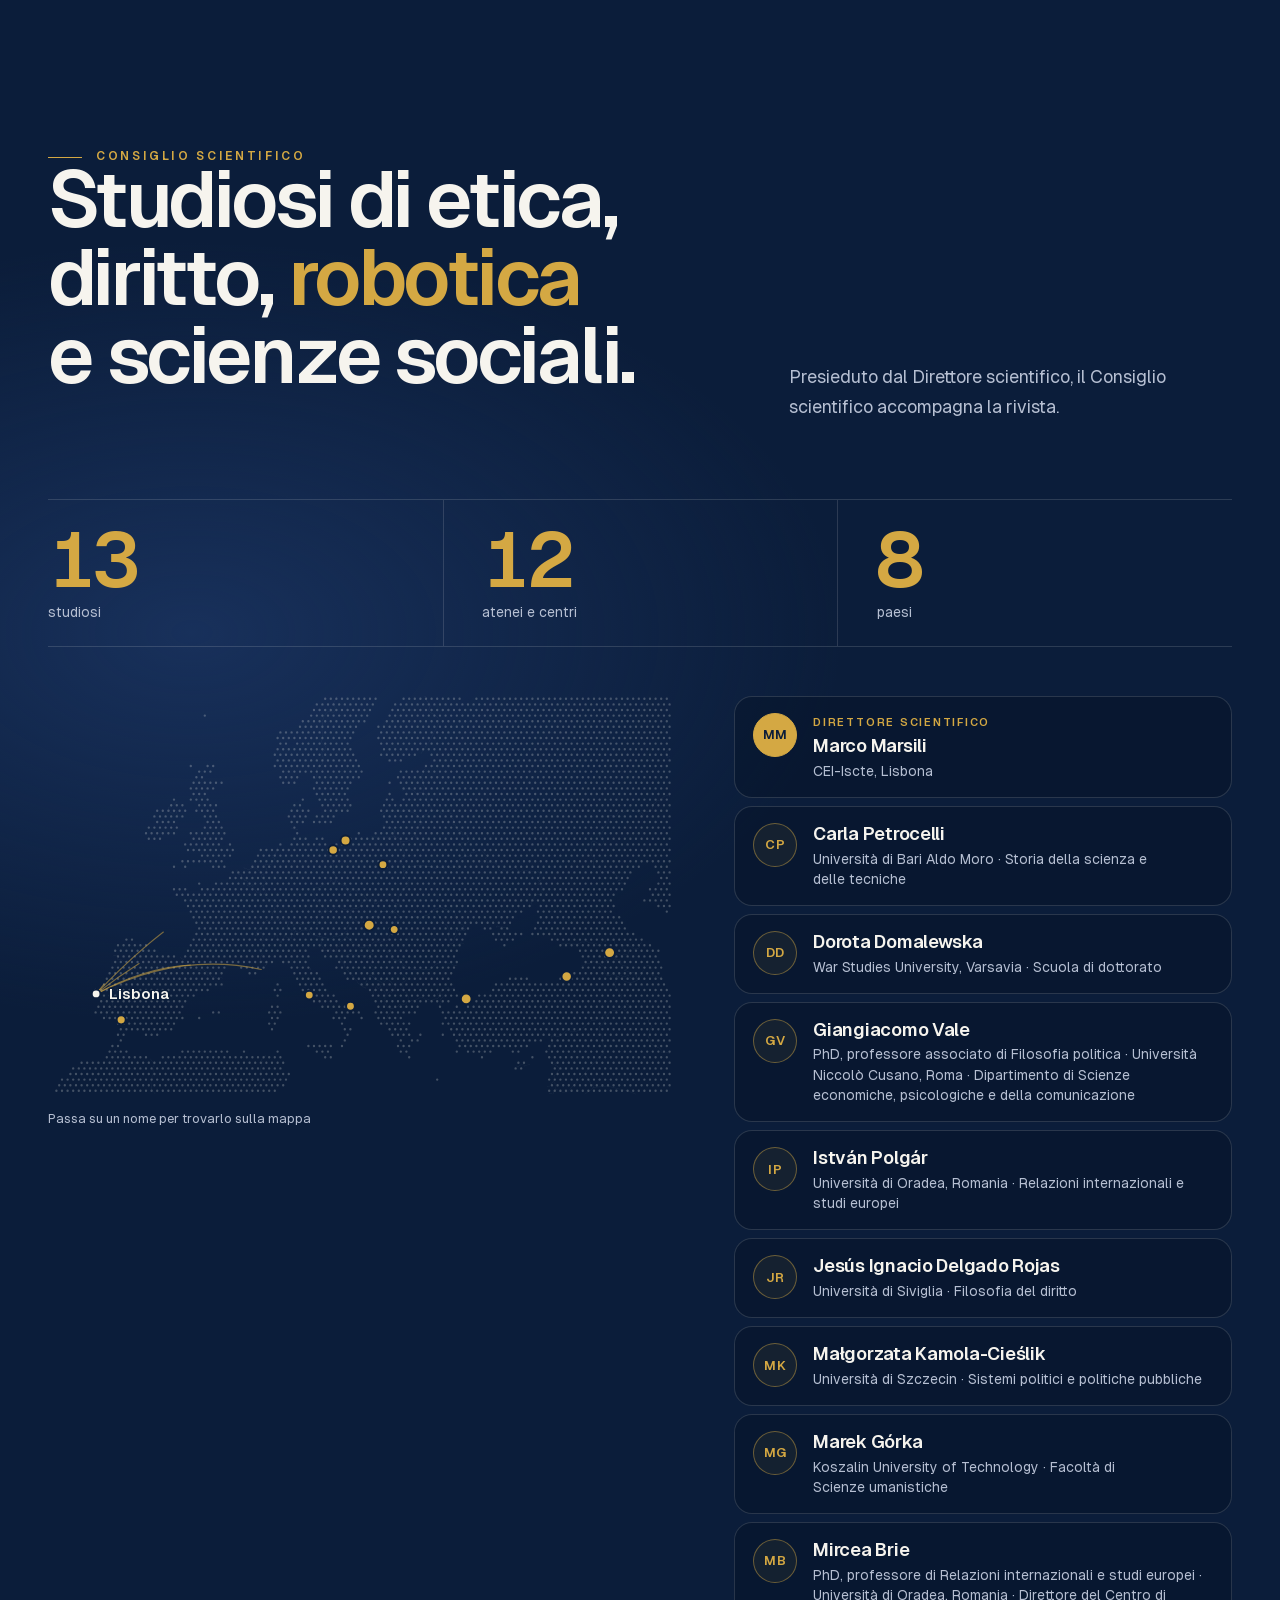
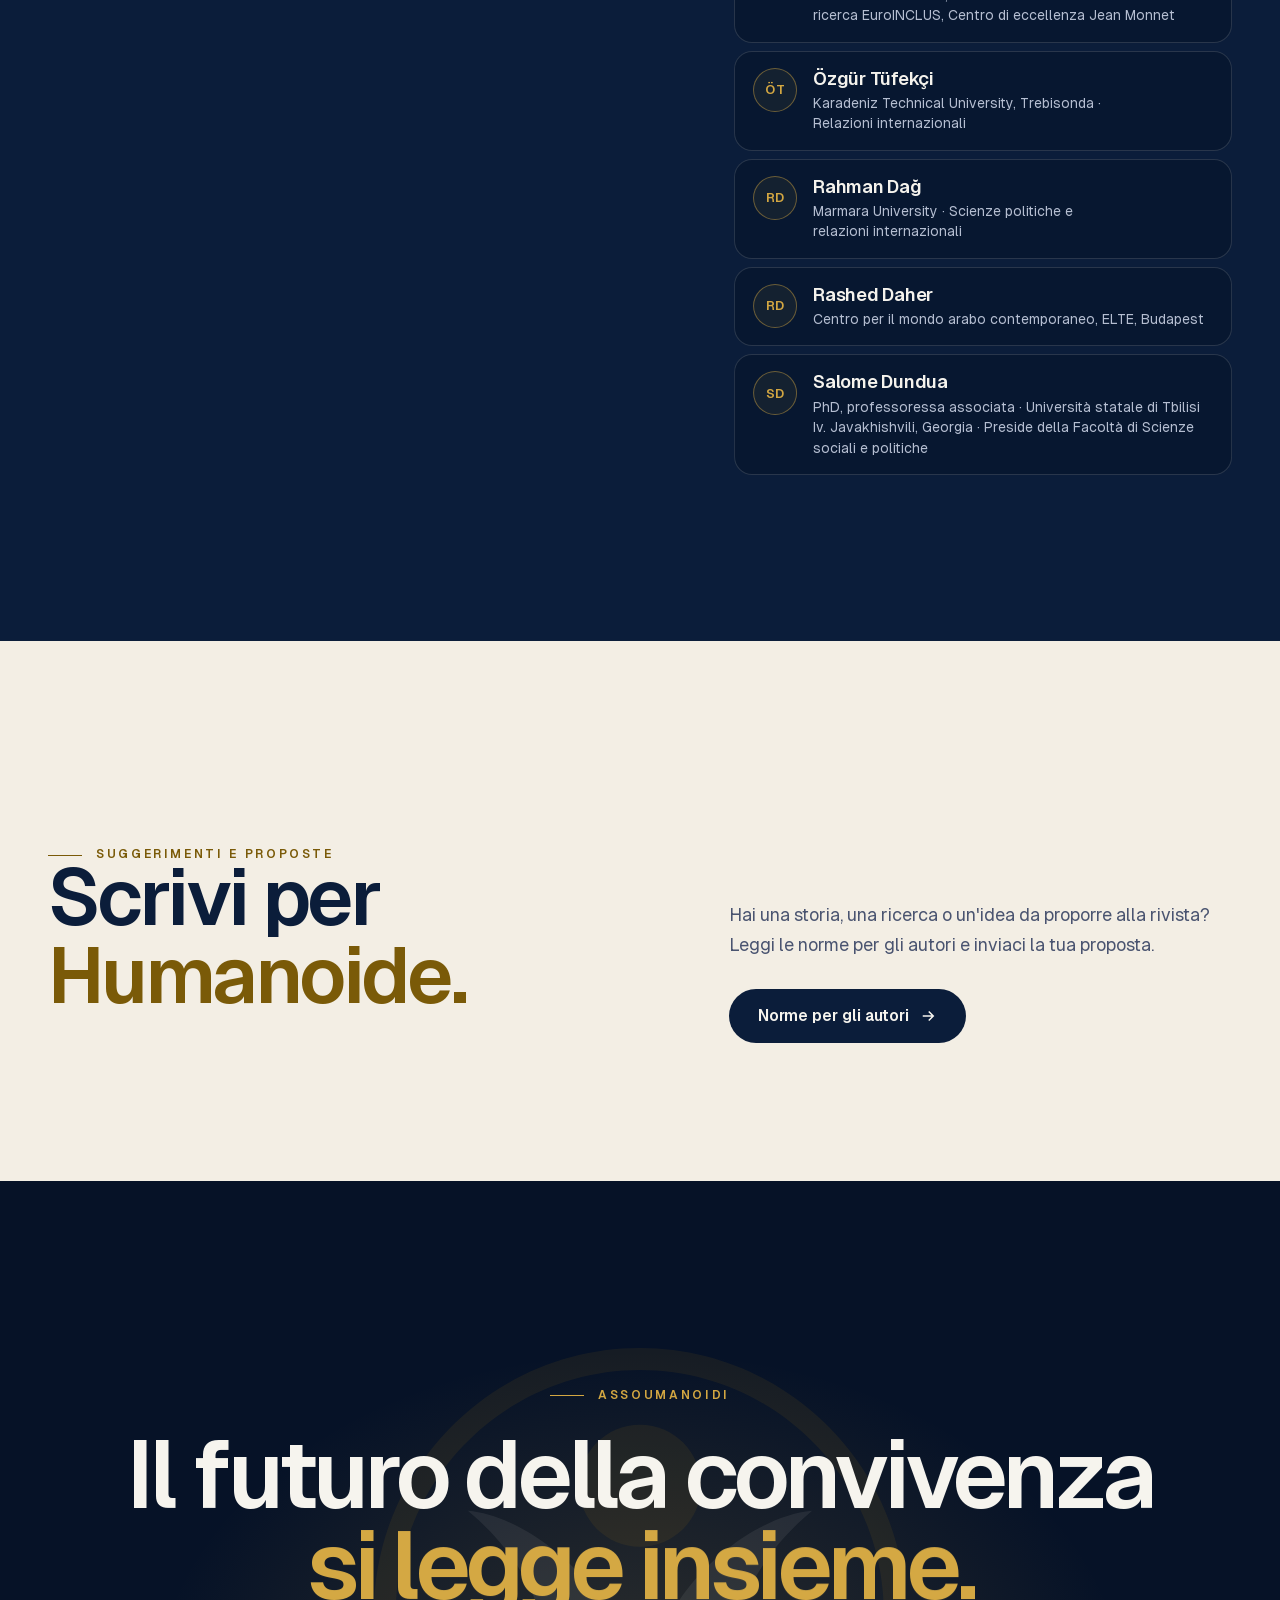
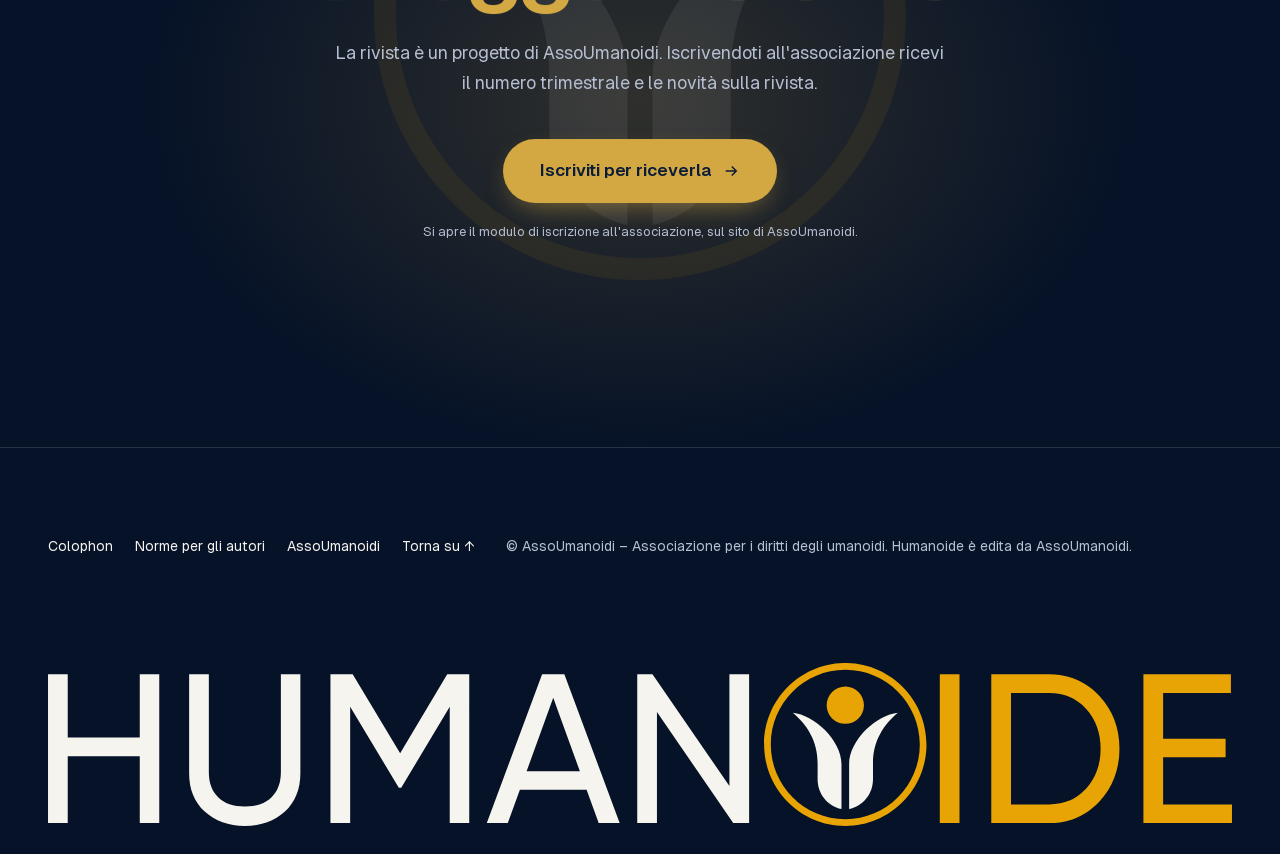
==== commit 9ea2b41a: "Consiglio scientifico di Humanoide: aggiunto Mircea Brie (Università di Oradea, EuroINCLUS), studios" ====
--- a/index.html
+++ b/index.html
@@ -388,7 +388,7 @@
       </div>
 
       <dl class="numeri rv">
-        <div><dt><span lang="it">studiosi</span><span lang="en">scholars</span></dt><dd data-conta="12">12</dd></div>
+        <div><dt><span lang="it">studiosi</span><span lang="en">scholars</span></dt><dd data-conta="13">13</dd></div>
         <div><dt><span lang="it">atenei e centri</span><span lang="en">universities and centres</span></dt><dd data-conta="12">12</dd></div>
         <div><dt><span lang="it">paesi</span><span lang="en">countries</span></dt><dd data-conta="8">8</dd></div>
       </dl>
@@ -448,6 +448,8 @@
             <p><span lang="it">Università di Szczecin · Sistemi politici e politiche pubbliche</span><span lang="en">University of Szczecin · Political Systems and Public Policy</span></p></div></li>
           <li class="membro" data-citta="koszalin" tabindex="0"><span class="ini" aria-hidden="true">MG</span><div><h3>Marek Górka</h3>
             <p><span lang="it">Koszalin University of Technology · Facoltà di Scienze umanistiche</span><span lang="en">Koszalin University of Technology · Faculty of Humanities</span></p></div></li>
+          <li class="membro" data-citta="oradea" tabindex="0"><span class="ini" aria-hidden="true">MB</span><div><h3>Mircea Brie</h3>
+            <p><span lang="it">PhD, professore di Relazioni internazionali e studi europei · Università di Oradea, Romania · Direttore del Centro di ricerca EuroINCLUS, Centro di eccellenza Jean Monnet</span><span lang="en">PhD, Professor of International Relations and European Studies · University of Oradea, Romania · Director of the EuroINCLUS Research Center, Jean Monnet Center of Excellence</span></p></div></li>
           <li class="membro" data-citta="trebisonda" tabindex="0"><span class="ini" aria-hidden="true">ÖT</span><div><h3>Özgür Tüfekçi</h3>
             <p><span lang="it">Karadeniz Technical University, Trebisonda · Relazioni internazionali</span><span lang="en">Karadeniz Technical University, Trabzon · International Relations</span></p></div></li>
           <li class="membro" data-citta="istanbul" tabindex="0"><span class="ini" aria-hidden="true">RD</span><div><h3>Rahman Dağ</h3>
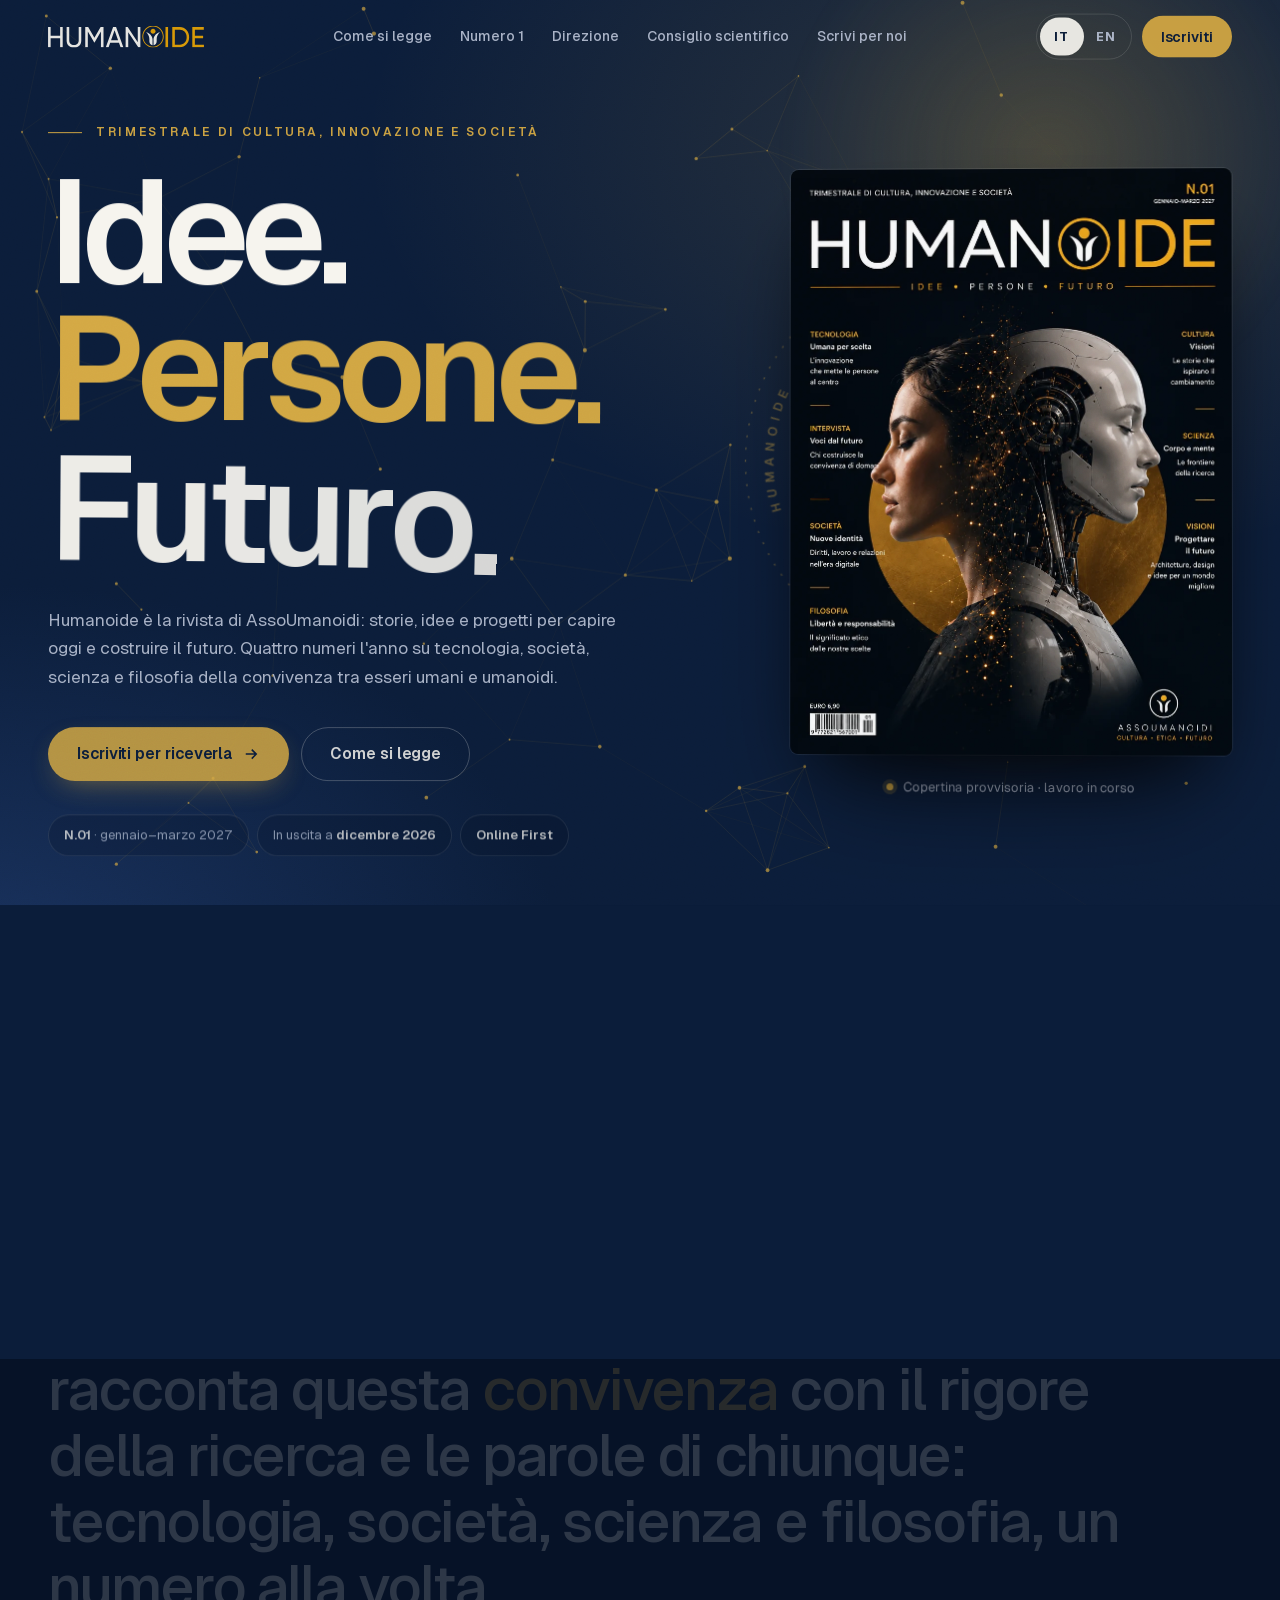
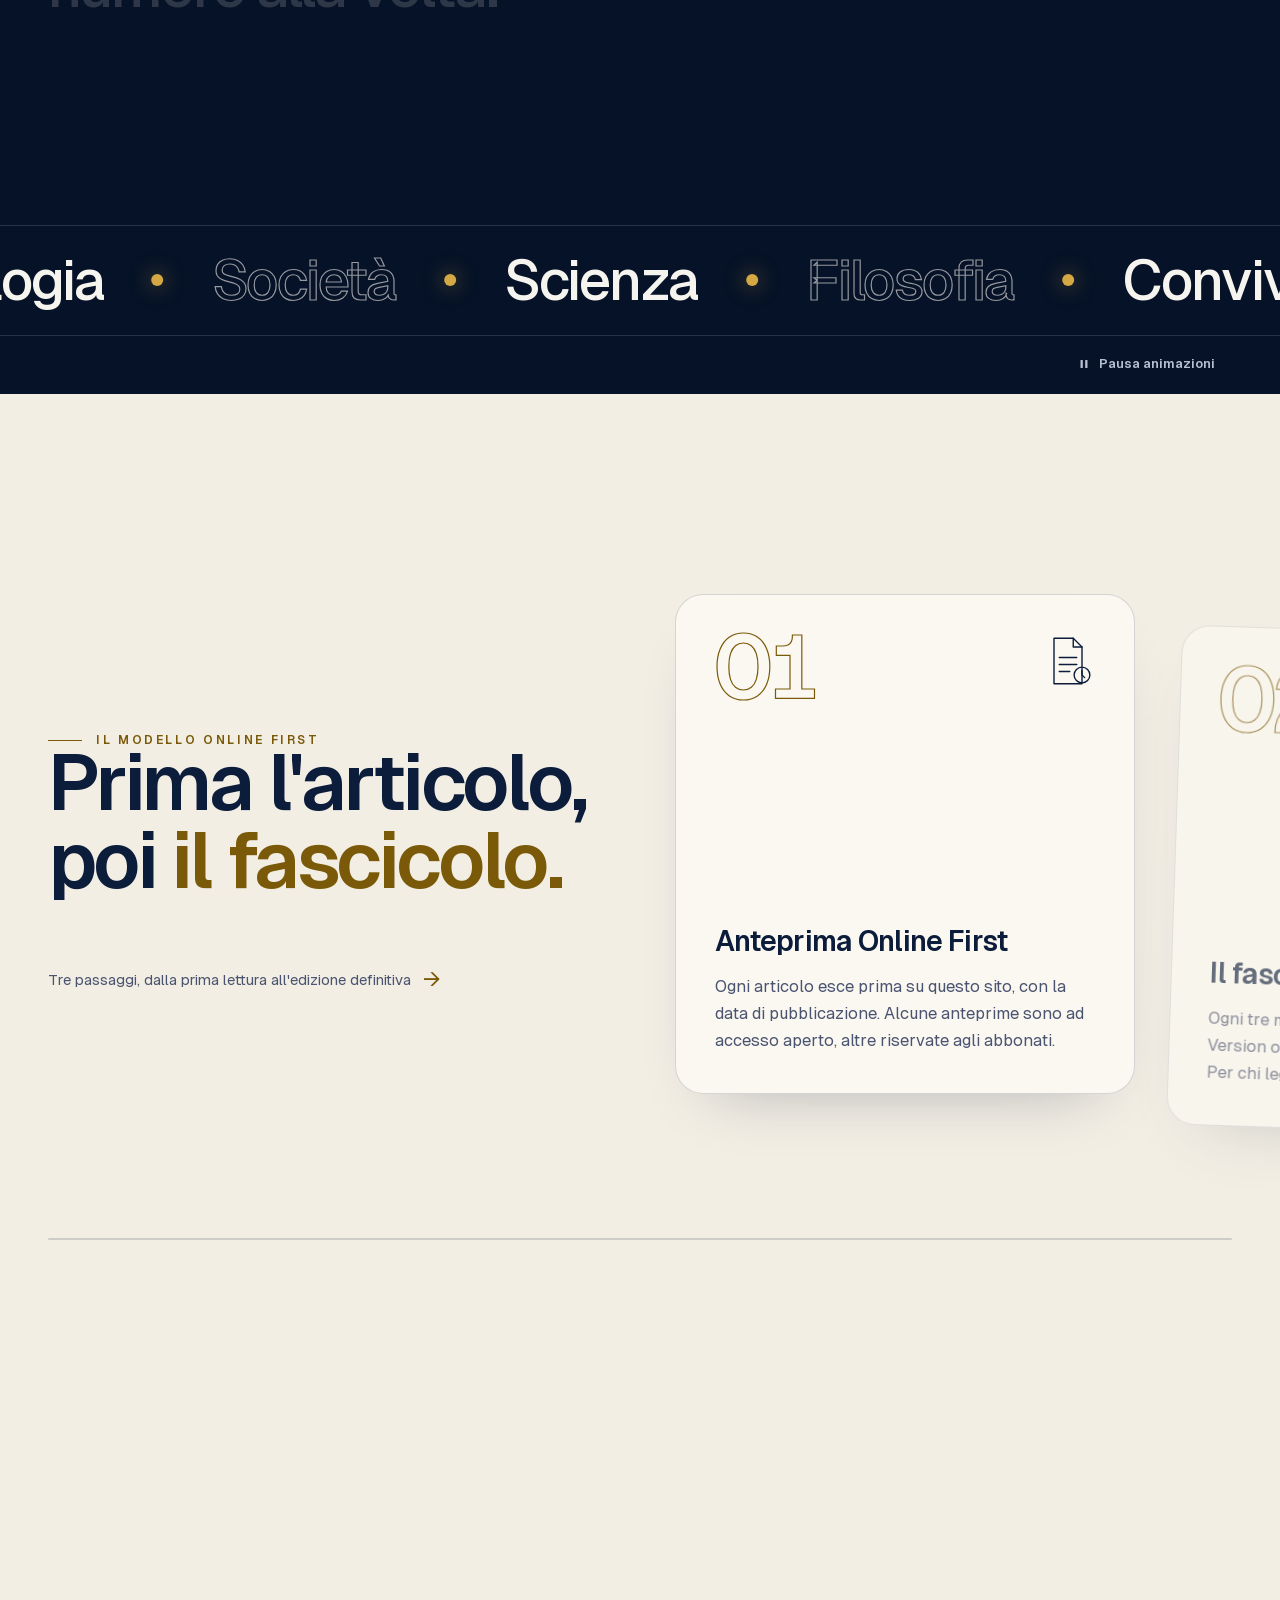
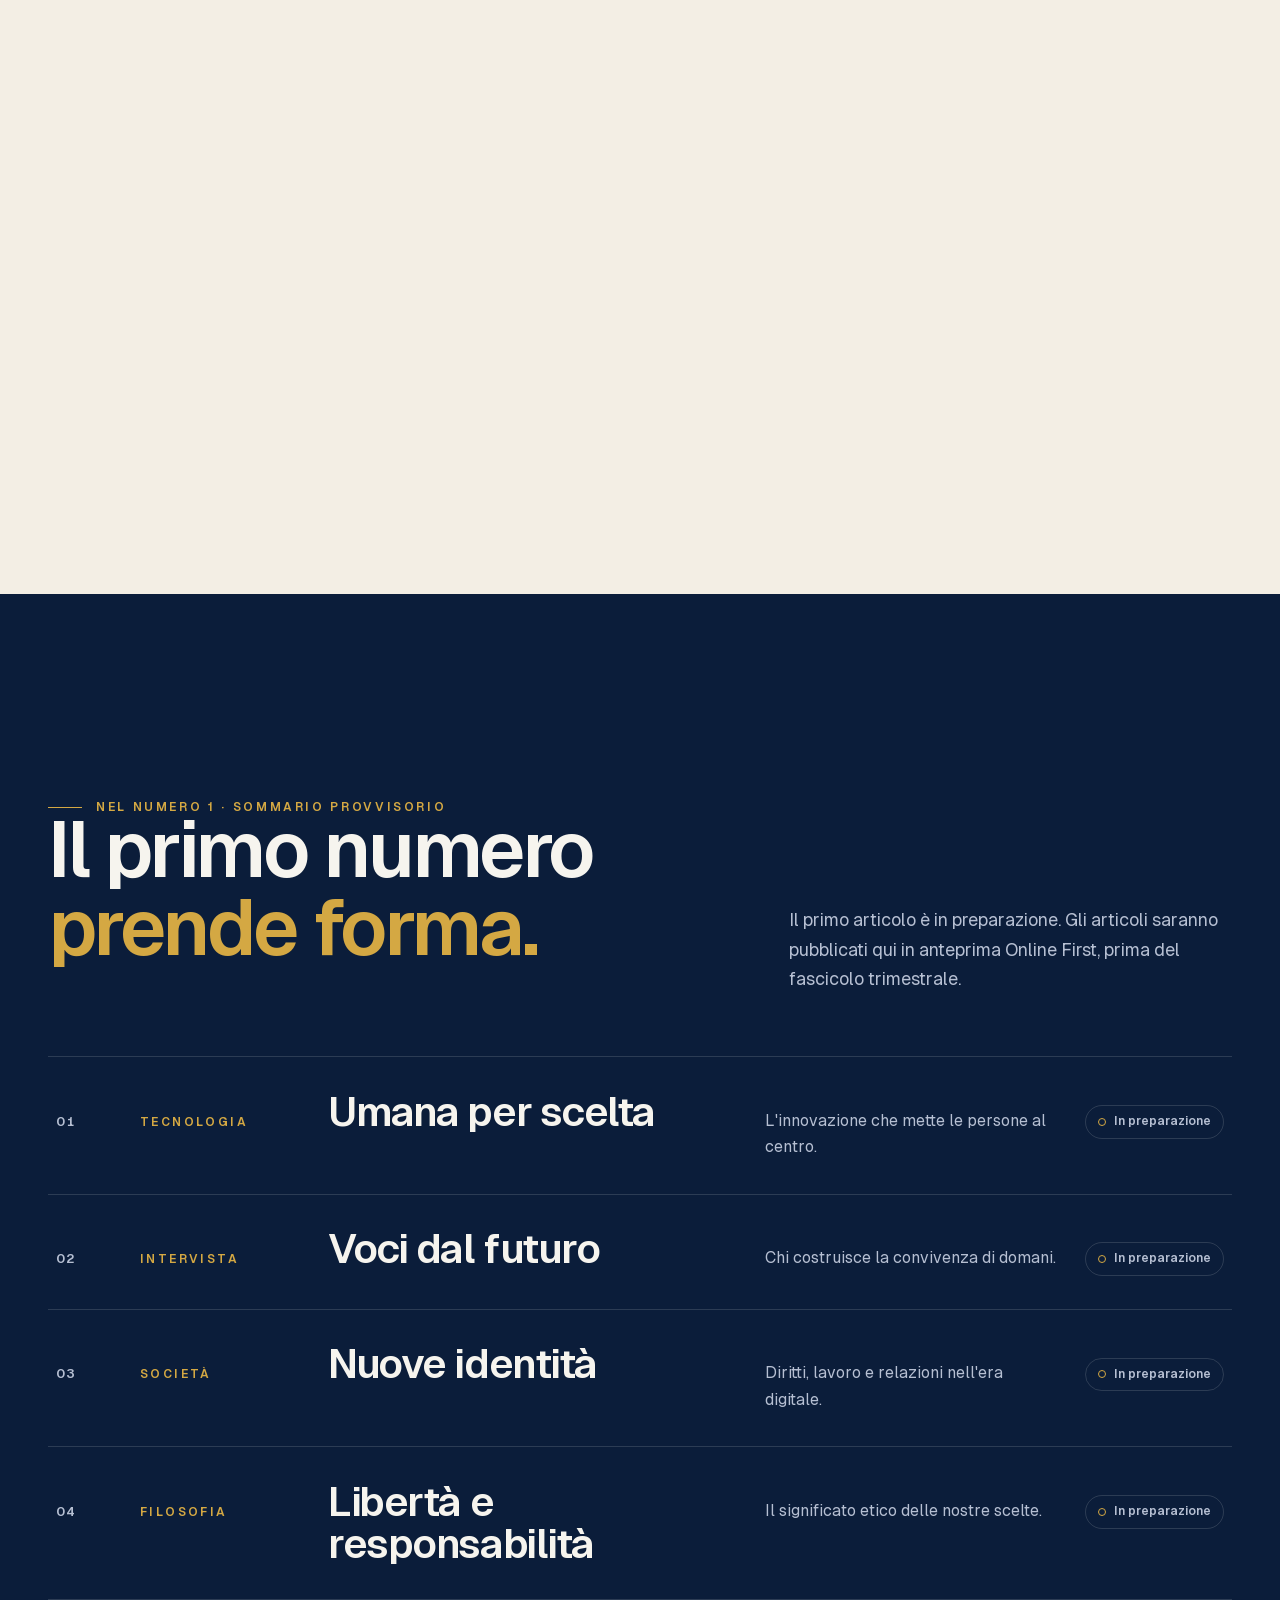
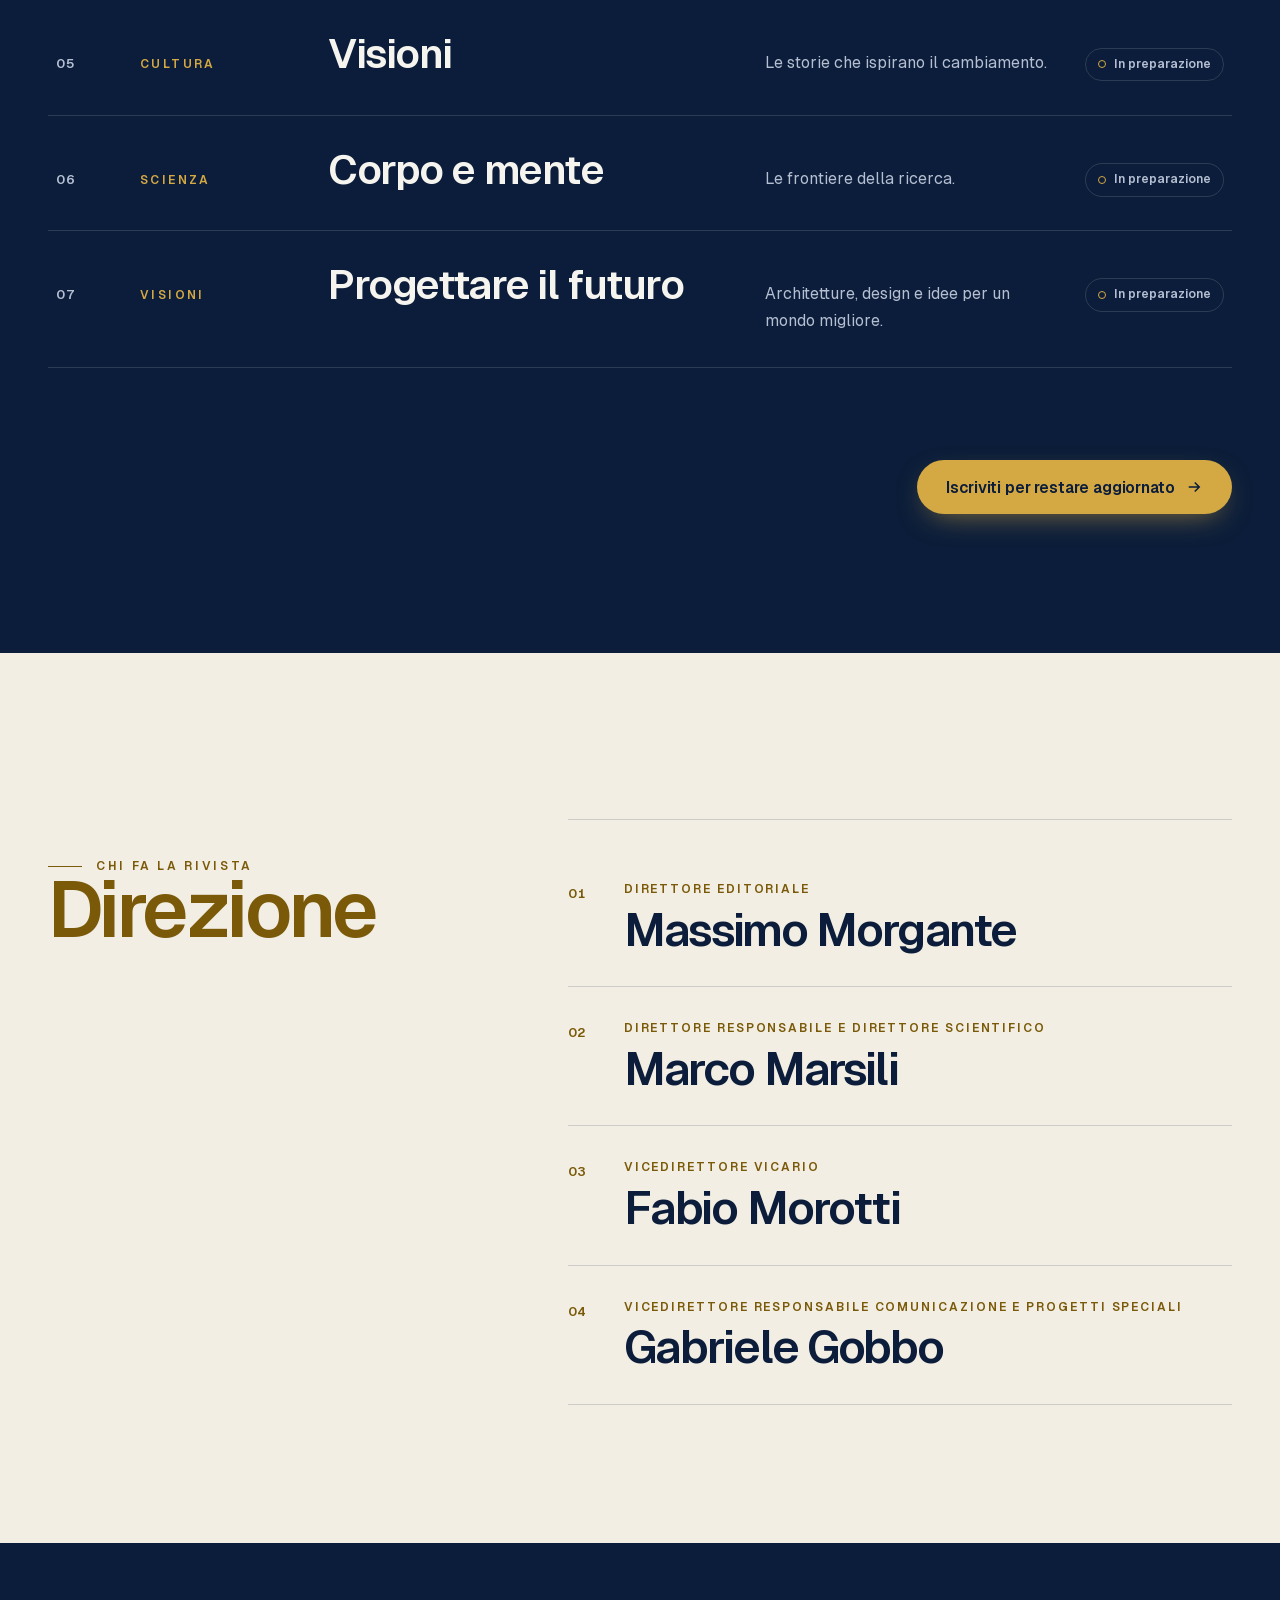
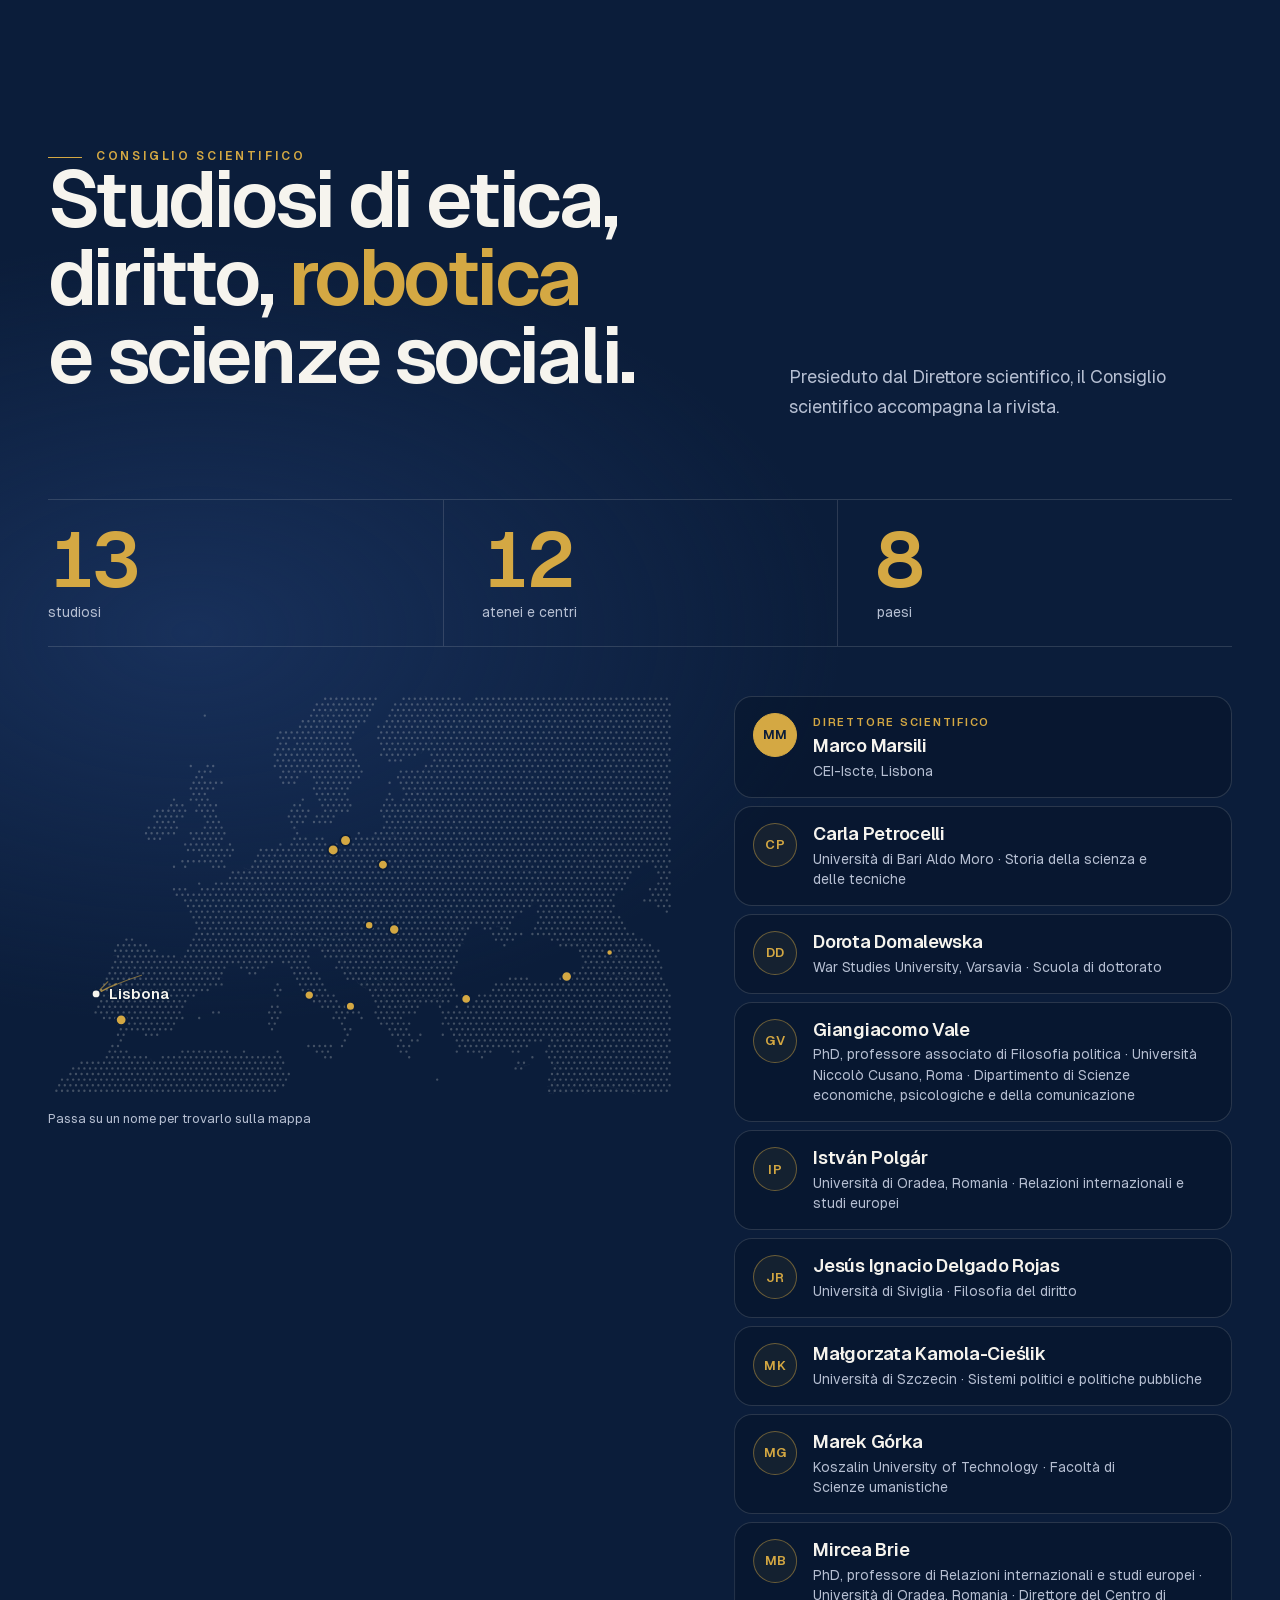
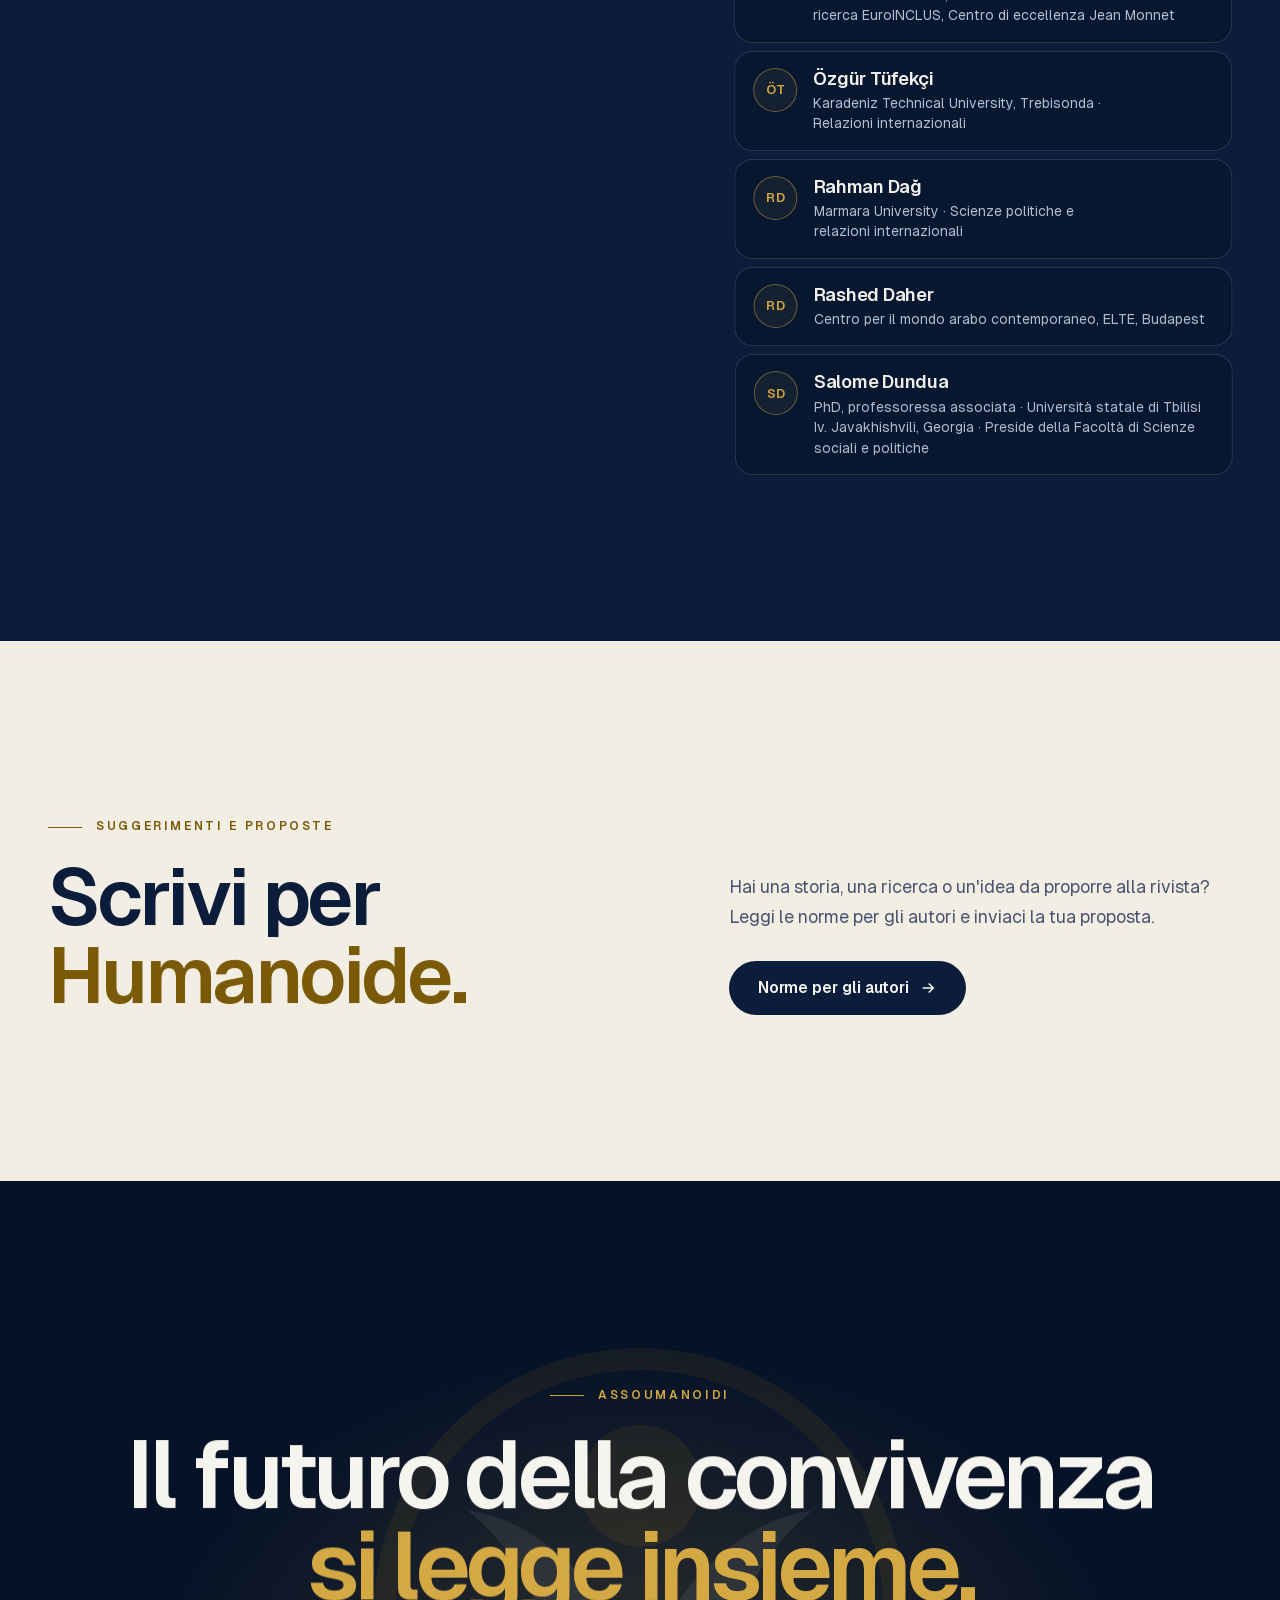
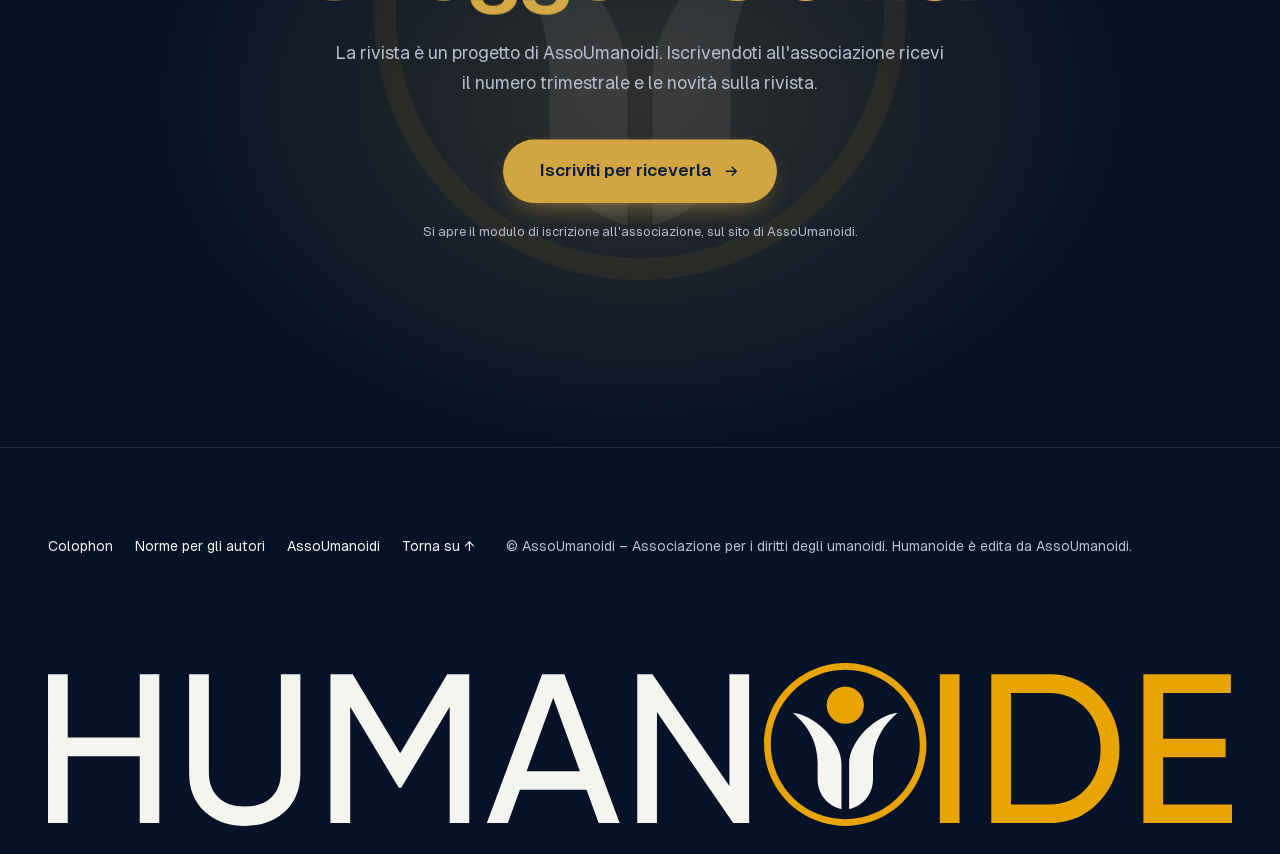
==== commit 989b0f8e: "Consiglio: dalla lista si evidenzia solo la persona scelta, non tutti i membri della stessa città Co" ====
--- a/index.html
+++ b/index.html
@@ -529,6 +529,6 @@
 <script src="vendor/gsap.min.js?v=fa1aeabcea" defer></script>
 <script src="vendor/ScrollTrigger.min.js?v=ecd3242f5d" defer></script>
 <script src="vendor/lenis.min.js?v=33626d7a69" defer></script>
-<script src="app.js?v=1af043edae" defer></script>
+<script src="app.js?v=9c6cedf100" defer></script>
 </body>
 </html>
